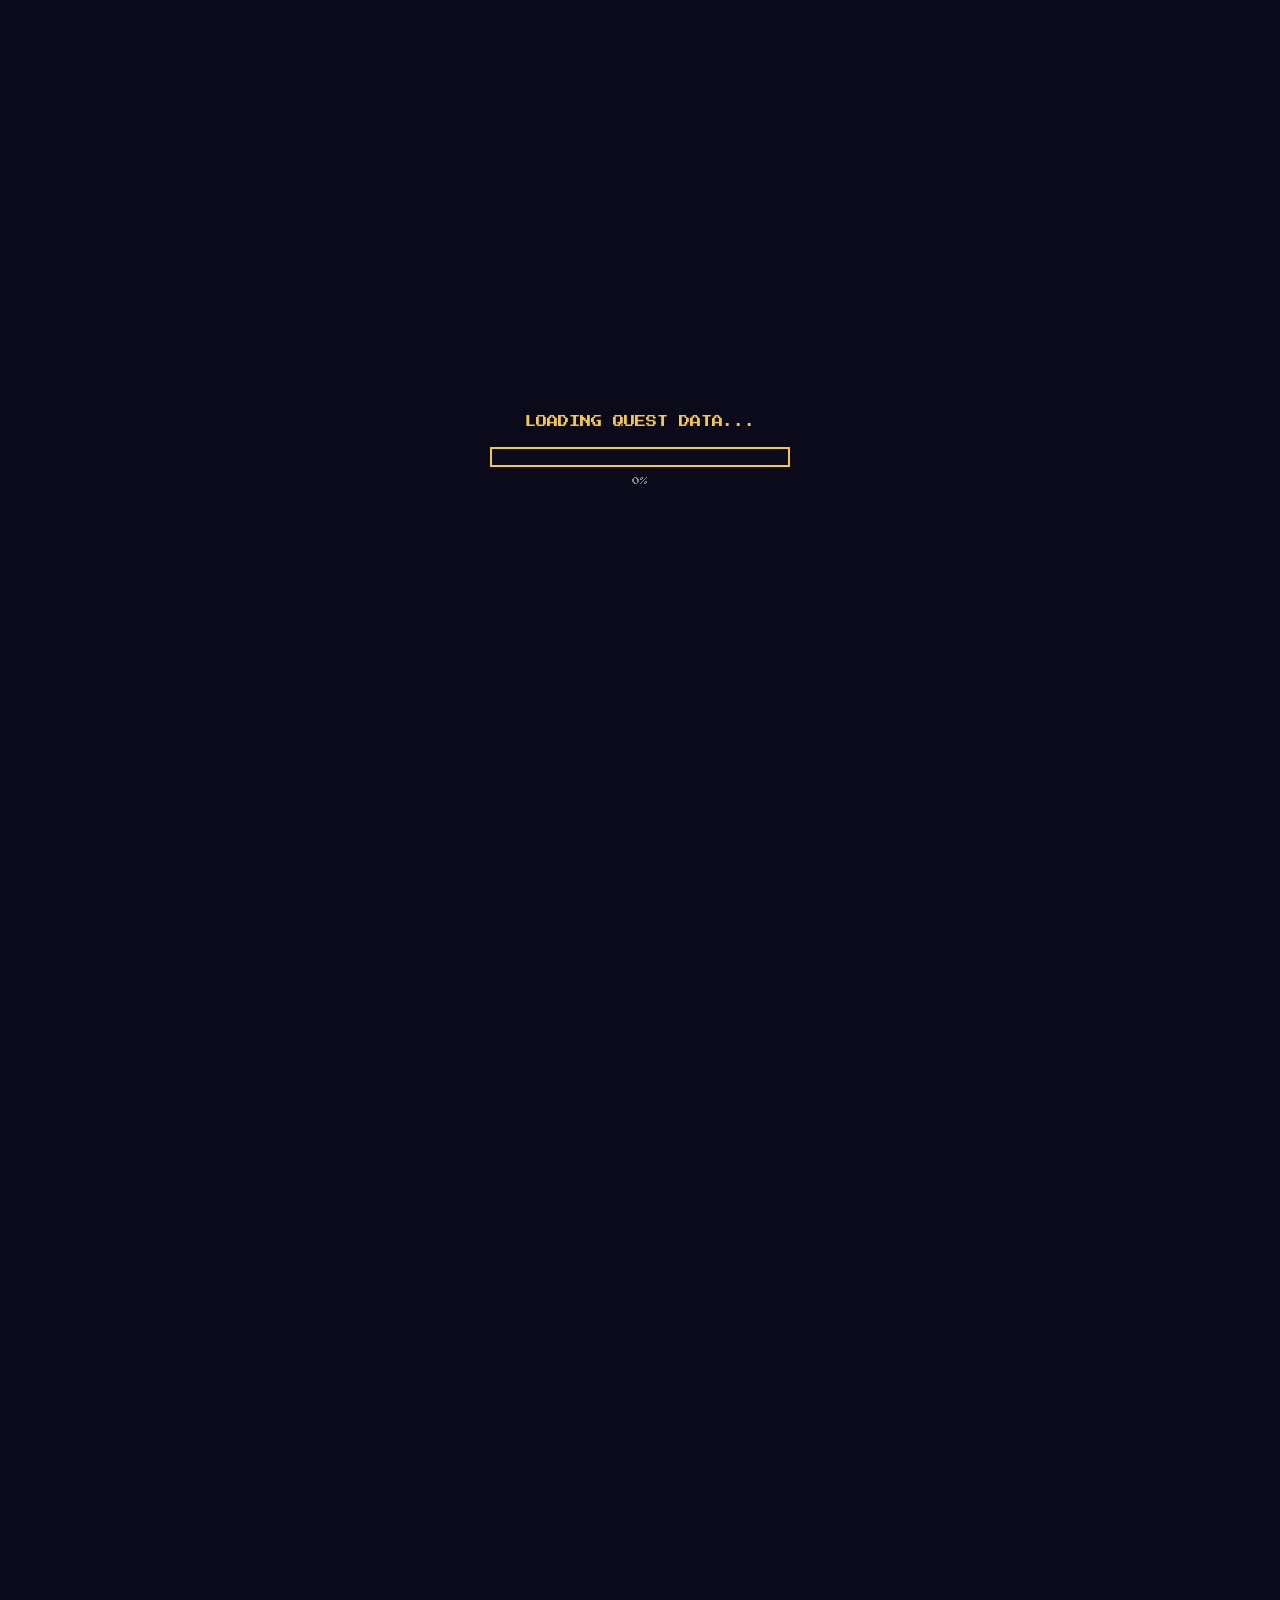
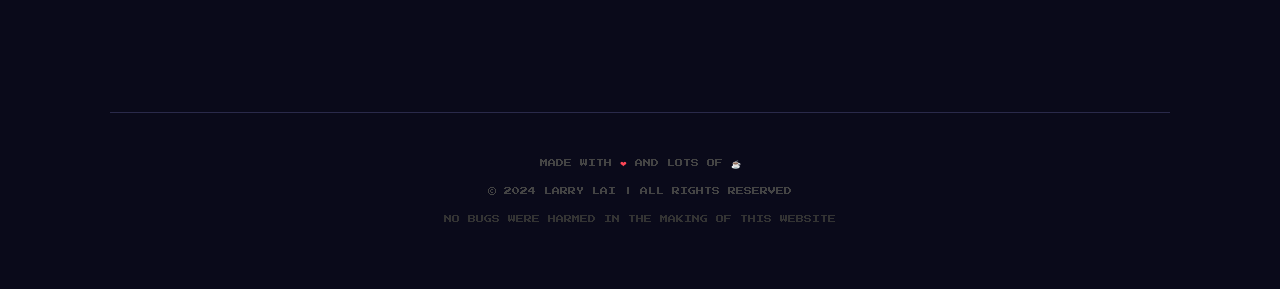
==== index.html @ 406be32c "Initial commit: RPG portfolio site" ====
<!DOCTYPE html>
<html lang="en">
<head>
    <meta charset="UTF-8">
    <meta name="viewport" content="width=device-width, initial-scale=1.0">
    <title>Larry Lai | Software Engineer RPG</title>
    <link href="https://fonts.googleapis.com/css2?family=Press+Start+2P&family=VT323&display=swap" rel="stylesheet">
    <style>
        *{margin:0;padding:0;box-sizing:border-box}
        :root{--gold:#f5c842;--pixel-green:#00ff41;--pixel-blue:#00d4ff;--pixel-red:#ff4757;--pixel-purple:#a855f7;--pixel-orange:#ff9f43;--dark-bg:#0a0a1a;--panel-bg:#111127;--panel-border:#2a2a4a}
        body{background-color:var(--dark-bg);color:#e0e0e0;font-family:'VT323',monospace;overflow-x:hidden}
        #starfield{position:fixed;top:0;left:0;width:100%;height:100%;z-index:0;pointer-events:none}
        .scanlines{position:fixed;top:0;left:0;width:100%;height:100%;background:repeating-linear-gradient(0deg,rgba(0,0,0,0.12) 0px,rgba(0,0,0,0.12) 1px,transparent 1px,transparent 3px);z-index:9999;pointer-events:none}
        .container{max-width:1100px;margin:0 auto;padding:20px;position:relative;z-index:1}

        .loading-screen{position:fixed;top:0;left:0;width:100%;height:100%;background:var(--dark-bg);z-index:10000;display:flex;flex-direction:column;align-items:center;justify-content:center;transition:opacity 0.6s}
        .loading-screen.hidden{opacity:0;pointer-events:none}
        .loading-text{font-family:'Press Start 2P',cursive;font-size:0.7rem;color:var(--gold);margin-bottom:20px}
        .loading-bar{width:300px;height:20px;border:2px solid var(--gold);padding:3px}
        .loading-bar-fill{height:100%;background:var(--gold);width:0%;transition:width 0.3s}
        .loading-percent{font-family:'Press Start 2P',cursive;font-size:0.5rem;color:#888;margin-top:10px}

        .title-screen{text-align:center;padding:60px 20px 40px}
        .title-screen h1{font-family:'Press Start 2P',cursive;font-size:2.2rem;color:var(--gold);text-shadow:3px 3px 0 #b8860b,0 0 20px rgba(245,200,66,0.5);animation:titleGlow 2s ease-in-out infinite alternate;margin-bottom:15px;line-height:1.6}
        @keyframes titleGlow{from{text-shadow:3px 3px 0 #b8860b,0 0 20px rgba(245,200,66,0.3)}to{text-shadow:3px 3px 0 #b8860b,0 0 40px rgba(245,200,66,0.8)}}
        .title-screen .subtitle{font-family:'Press Start 2P',cursive;font-size:0.85rem;color:var(--pixel-blue);margin-bottom:30px;animation:blink 1.2s step-end infinite}
        @keyframes blink{50%{opacity:0}}
        .class-badge{display:inline-block;background:linear-gradient(135deg,#1a1a3e,#2a2a5e);border:2px solid var(--gold);padding:10px 30px;font-family:'Press Start 2P',cursive;font-size:0.7rem;color:var(--gold);text-transform:uppercase;letter-spacing:3px}
        .class-badge::before,.class-badge::after{content:'\2605';margin:0 10px}

        .panel{background:var(--panel-bg);border:2px solid var(--panel-border);margin-bottom:25px;opacity:0;transform:translateY(30px);transition:opacity 0.6s,transform 0.6s,border-color 0.3s}
        .panel:hover{border-color:var(--gold)}
        .panel.visible{opacity:1;transform:translateY(0)}
        .panel-header{background:linear-gradient(90deg,#1a1a3e,#2a2a5e,#1a1a3e);padding:12px 20px;border-bottom:2px solid var(--panel-border);display:flex;align-items:center;gap:10px}
        .panel-header h2{font-family:'Press Start 2P',cursive;font-size:0.75rem;color:var(--gold);text-transform:uppercase;letter-spacing:2px}
        .panel-header .icon{font-size:1.2rem}
        .panel-body{padding:25px}

        .dialogue-box{background:var(--panel-bg);border:2px solid var(--panel-border);padding:20px 25px;position:relative;margin:30px 0}
        .dialogue-box::before{content:'\1F4AC';position:absolute;top:-15px;left:20px;font-size:1.5rem;background:var(--dark-bg);padding:0 5px}
        .dialogue-text{font-size:1.4rem;line-height:1.6;color:#ccc}
        .dialogue-text .highlight{color:var(--gold)}
        .dialogue-cursor{display:inline-block;width:10px;height:18px;background:var(--gold);animation:cursorBlink 0.8s step-end infinite;vertical-align:text-bottom;margin-left:2px}
        @keyframes cursorBlink{50%{opacity:0}}

        .character-sheet{display:grid;grid-template-columns:200px 1fr;gap:30px;align-items:start}
        .avatar-frame{text-align:center}
        .avatar{width:160px;height:160px;border:3px solid var(--gold);background:#1a1a3e;display:flex;align-items:center;justify-content:center;font-size:5rem;position:relative;overflow:hidden;margin-bottom:10px}
        .avatar::after{content:'';position:absolute;top:-50%;left:-50%;width:200%;height:200%;background:conic-gradient(from 0deg,transparent 0%,rgba(245,200,66,0.1) 10%,transparent 20%);animation:avatarShine 4s linear infinite}
        @keyframes avatarShine{from{transform:rotate(0deg)}to{transform:rotate(360deg)}}
        .level-badge{font-family:'Press Start 2P',cursive;font-size:0.6rem;color:var(--pixel-green);margin-top:5px}
        .char-info{display:flex;flex-direction:column;gap:15px}
        .char-name{font-family:'Press Start 2P',cursive;font-size:1.3rem;color:var(--gold)}
        .char-title{color:var(--pixel-purple);font-size:1.3rem;margin-top:5px}
        .char-quote{color:#888;font-style:italic;margin-top:10px}
        .bar-container{margin:5px 0}
        .bar-label{font-family:'Press Start 2P',cursive;font-size:0.55rem;margin-bottom:4px;display:flex;justify-content:space-between}
        .bar-label .stat-name{color:var(--pixel-red)}
        .bar-label .stat-name.mp{color:var(--pixel-blue)}
        .bar-label .stat-name.xp{color:var(--pixel-green)}
        .bar-label .stat-value{color:#fff}
        .bar{height:18px;background:#1a1a2e;border:2px solid #333;overflow:hidden}
        .bar-fill{height:100%;width:0%;transition:width 1.5s ease-out;position:relative}
        .bar-fill.hp{background:linear-gradient(180deg,#ff4757,#c0392b);box-shadow:0 0 10px rgba(255,71,87,0.5)}
        .bar-fill.mp{background:linear-gradient(180deg,#00d4ff,#0984e3);box-shadow:0 0 10px rgba(0,212,255,0.5)}
        .bar-fill.xp{background:linear-gradient(180deg,#00ff41,#00b894);box-shadow:0 0 10px rgba(0,255,65,0.5)}
        .bar-fill::after{content:'';position:absolute;top:0;left:0;right:0;height:40%;background:rgba(255,255,255,0.15)}

        .stats-grid{display:grid;grid-template-columns:repeat(auto-fit,minmax(200px,1fr));gap:12px}
        .stat-item{background:rgba(26,26,62,0.6);border:1px solid #2a2a4a;padding:12px 15px;display:flex;align-items:center;gap:12px;transition:all 0.3s}
        .stat-item:hover{border-color:var(--pixel-blue);background:rgba(0,212,255,0.05);transform:translateX(5px)}
        .stat-icon{font-size:1.5rem;width:40px;text-align:center}
        .stat-details{flex:1}
        .stat-name-label{font-family:'Press Start 2P',cursive;font-size:0.5rem;color:#888;margin-bottom:4px}
        .stat-value-label{font-size:1.4rem;color:#fff}
        .stat-bar-mini{height:4px;background:#1a1a2e;margin-top:5px}
        .stat-bar-fill{height:100%;background:var(--pixel-blue);width:0%;transition:width 1.5s ease-out}

        .skill-tree{display:grid;grid-template-columns:repeat(auto-fit,minmax(130px,1fr));gap:15px}
        .skill-node{text-align:center;padding:20px 10px;background:rgba(26,26,62,0.4);border:2px solid #2a2a4a;transition:all 0.3s;cursor:default;position:relative}
        .skill-node:hover{border-color:var(--gold);transform:translateY(-5px);box-shadow:0 5px 20px rgba(245,200,66,0.2)}
        .skill-node:hover .skill-popup{opacity:1;transform:translateX(-50%) translateY(-5px);pointer-events:auto}
        .skill-emoji{font-size:2.5rem;margin-bottom:10px;display:block}
        .skill-name{font-family:'Press Start 2P',cursive;font-size:0.5rem;color:#fff;margin-bottom:8px}
        .skill-level{font-size:1rem;color:var(--pixel-green)}
        .skill-stars{color:var(--gold);font-size:0.9rem;margin-top:5px;letter-spacing:2px}
        .skill-popup{position:absolute;bottom:100%;left:50%;transform:translateX(-50%);background:#1a1a3e;border:1px solid var(--gold);padding:8px 12px;font-size:1rem;white-space:nowrap;opacity:0;pointer-events:none;transition:all 0.3s;z-index:10}

        .quest-list{display:flex;flex-direction:column;gap:15px}
        .quest-item{background:rgba(26,26,62,0.4);border-left:3px solid var(--pixel-green);padding:15px 20px;position:relative;transition:all 0.3s}
        .quest-item:hover{border-left-color:var(--gold);background:rgba(26,26,62,0.7);transform:translateX(5px)}
        .quest-item::before{content:'\2705';position:absolute;top:15px;right:15px}
        .quest-header{display:flex;justify-content:space-between;align-items:flex-start;margin-bottom:8px;flex-wrap:wrap;gap:5px}
        .quest-title{font-family:'Press Start 2P',cursive;font-size:0.65rem;color:var(--gold)}
        .quest-company{font-family:'Press Start 2P',cursive;font-size:0.5rem;color:var(--pixel-purple);background:rgba(168,85,247,0.15);padding:3px 8px}
        .quest-period{font-size:1.1rem;color:#666}
        .quest-desc{font-size:1.2rem;color:#aaa;line-height:1.5}
        .quest-rewards{margin-top:10px;display:flex;gap:8px;flex-wrap:wrap}
        .reward-tag{font-family:'Press Start 2P',cursive;font-size:0.45rem;padding:3px 8px;border:1px solid;text-transform:uppercase}
        .reward-tag.skill{border-color:var(--pixel-blue);color:var(--pixel-blue)}
        .reward-tag.tool{border-color:var(--pixel-green);color:var(--pixel-green)}
        .reward-tag.lang{border-color:var(--pixel-orange);color:var(--pixel-orange)}

        .inventory-grid{display:grid;grid-template-columns:repeat(auto-fit,minmax(280px,1fr));gap:15px}
        .inventory-slot{background:rgba(26,26,62,0.4);border:2px solid #2a2a4a;padding:20px;transition:all 0.3s;position:relative;overflow:hidden}
        .inventory-slot:hover{border-color:var(--pixel-purple);box-shadow:0 0 20px rgba(168,85,247,0.2)}
        .inventory-slot::after{content:'';position:absolute;top:0;left:-100%;width:100%;height:100%;background:linear-gradient(90deg,transparent,rgba(168,85,247,0.05),transparent);transition:left 0.5s}
        .inventory-slot:hover::after{left:100%}
        .item-icon{font-size:2rem;margin-bottom:10px}
        .item-rarity{font-family:'Press Start 2P',cursive;font-size:0.45rem;padding:2px 8px;display:inline-block;margin-bottom:8px;text-transform:uppercase}
        .rarity-common{background:rgba(150,150,150,0.3);color:#aaa;border:1px solid #666}
        .rarity-rare{background:rgba(0,212,255,0.15);color:var(--pixel-blue);border:1px solid var(--pixel-blue)}
        .rarity-epic{background:rgba(168,85,247,0.15);color:var(--pixel-purple);border:1px solid var(--pixel-purple)}
        .rarity-legendary{background:rgba(245,200,66,0.15);color:var(--gold);border:1px solid var(--gold)}
        .item-name{font-family:'Press Start 2P',cursive;font-size:0.6rem;color:#fff;margin-bottom:8px;line-height:1.6}
        .item-desc{font-size:1.15rem;color:#888;line-height:1.4}
        .item-stats{margin-top:12px;display:flex;gap:10px;flex-wrap:wrap}
        .item-stat{font-family:'Press Start 2P',cursive;font-size:0.4rem;color:var(--pixel-green)}

        .achievement-grid{display:grid;grid-template-columns:repeat(auto-fit,minmax(250px,1fr));gap:12px}
        .achievement{display:flex;align-items:center;gap:15px;padding:15px;background:rgba(26,26,62,0.4);border:1px solid #2a2a4a;transition:all 0.3s}
        .achievement:hover{border-color:var(--gold);background:rgba(245,200,66,0.05)}
        .achievement-icon{font-size:2rem;width:50px;text-align:center;flex-shrink:0}
        .achievement-info{flex:1}
        .achievement-name{font-family:'Press Start 2P',cursive;font-size:0.5rem;color:var(--gold);margin-bottom:5px}
        .achievement-desc{font-size:1.1rem;color:#888}

        .teleport-links{display:flex;gap:15px;flex-wrap:wrap;justify-content:center}
        .teleport-btn{font-family:'Press Start 2P',cursive;font-size:0.55rem;padding:15px 25px;background:transparent;border:2px solid var(--panel-border);color:#fff;cursor:pointer;transition:all 0.3s;text-decoration:none;display:flex;align-items:center;gap:10px}
        .teleport-btn:hover{border-color:var(--gold);color:var(--gold);transform:translateY(-3px);box-shadow:0 5px 20px rgba(245,200,66,0.2)}
        .teleport-btn .btn-icon{font-size:1.2rem}

        .game-footer{text-align:center;padding:40px 20px;border-top:1px solid var(--panel-border);margin-top:40px}
        .footer-text{font-family:'Press Start 2P',cursive;font-size:0.5rem;color:#444;line-height:2.5}
        .footer-text .heart{color:var(--pixel-red);display:inline-block;animation:heartbeat 1.5s ease-in-out infinite}
        @keyframes heartbeat{0%,100%{transform:scale(1)}50%{transform:scale(1.2)}}

        .particle{position:fixed;pointer-events:none;font-size:1rem;z-index:0;animation:floatUp linear forwards;opacity:0.5}
        @keyframes floatUp{0%{transform:translateY(100vh) rotate(0deg);opacity:0.5}100%{transform:translateY(-10vh) rotate(360deg);opacity:0}}

        @media(max-width:768px){.title-screen h1{font-size:1.3rem}.character-sheet{grid-template-columns:1fr;justify-items:center;text-align:center}.char-info{align-items:center}.stats-grid{grid-template-columns:1fr}.inventory-grid{grid-template-columns:1fr}.achievement-grid{grid-template-columns:1fr}.skill-tree{grid-template-columns:repeat(3,1fr)}}
    </style>
</head>
<body>

<div class="loading-screen" id="loadingScreen">
    <div class="loading-text">LOADING QUEST DATA...</div>
    <div class="loading-bar"><div class="loading-bar-fill" id="loadingBar"></div></div>
    <div class="loading-percent" id="loadingPercent">0%</div>
</div>

<div class="scanlines"></div>
<canvas id="starfield"></canvas>

<div class="container">

    <div class="title-screen">
        <h1>LARRY LAI</h1>
        <div class="subtitle">PRESS START TO CONTINUE</div>
        <div class="class-badge">Software Engineer</div>
    </div>

    <div class="dialogue-box">
        <div class="dialogue-text" id="dialogueText"></div>
        <span class="dialogue-cursor"></span>
    </div>

    <!-- Character Sheet -->
    <div class="panel" id="panel1">
        <div class="panel-header"><span class="icon">&#x1F5E1;&#xFE0F;</span><h2>Character Sheet</h2></div>
        <div class="panel-body">
            <div class="character-sheet">
                <div class="avatar-frame">
                    <div class="avatar">&#x1F9D9;&#x200D;&#x2642;&#xFE0F;</div>
                    <div class="level-badge">LV. 99</div>
                </div>
                <div class="char-info">
                    <div>
                        <div class="char-name">Larry Lai</div>
                        <div class="char-title">Class: Full-Stack Wizard</div>
                    </div>
                    <div class="bar-container">
                        <div class="bar-label"><span class="stat-name">HP</span><span class="stat-value">&#x221E; / &#x221E;</span></div>
                        <div class="bar"><div class="bar-fill hp" data-width="100"></div></div>
                    </div>
                    <div class="bar-container">
                        <div class="bar-label"><span class="stat-name mp">MP</span><span class="stat-value">&#x2615; / &#x2615;</span></div>
                        <div class="bar"><div class="bar-fill mp" data-width="85"></div></div>
                    </div>
                    <div class="bar-container">
                        <div class="bar-label"><span class="stat-name xp">XP</span><span class="stat-value">MAX</span></div>
                        <div class="bar"><div class="bar-fill xp" data-width="92"></div></div>
                    </div>
                    <div class="char-quote">"Every bug is just a feature that hasn't been documented yet."</div>
                </div>
            </div>
        </div>
    </div>

    <!-- Attributes -->
    <div class="panel" id="panel2">
        <div class="panel-header"><span class="icon">&#x1F4CA;</span><h2>Attributes</h2></div>
        <div class="panel-body">
            <div class="stats-grid">
                <div class="stat-item"><div class="stat-icon">&#x2694;&#xFE0F;</div><div class="stat-details"><div class="stat-name-label">BACKEND</div><div class="stat-value-label">95</div><div class="stat-bar-mini"><div class="stat-bar-fill" data-width="95"></div></div></div></div>
                <div class="stat-item"><div class="stat-icon">&#x1F6E1;&#xFE0F;</div><div class="stat-details"><div class="stat-name-label">FRONTEND</div><div class="stat-value-label">85</div><div class="stat-bar-mini"><div class="stat-bar-fill" data-width="85"></div></div></div></div>
                <div class="stat-item"><div class="stat-icon">&#x1F9EA;</div><div class="stat-details"><div class="stat-name-label">TESTING</div><div class="stat-value-label">80</div><div class="stat-bar-mini"><div class="stat-bar-fill" data-width="80"></div></div></div></div>
                <div class="stat-item"><div class="stat-icon">&#x1F3D7;&#xFE0F;</div><div class="stat-details"><div class="stat-name-label">ARCHITECTURE</div><div class="stat-value-label">88</div><div class="stat-bar-mini"><div class="stat-bar-fill" data-width="88"></div></div></div></div>
                <div class="stat-item"><div class="stat-icon">&#x1F3AF;</div><div class="stat-details"><div class="stat-name-label">DEVOPS</div><div class="stat-value-label">75</div><div class="stat-bar-mini"><div class="stat-bar-fill" data-width="75"></div></div></div></div>
                <div class="stat-item"><div class="stat-icon">&#x1F9E0;</div><div class="stat-details"><div class="stat-name-label">PROBLEM SOLVING</div><div class="stat-value-label">92</div><div class="stat-bar-mini"><div class="stat-bar-fill" data-width="92"></div></div></div></div>
            </div>
        </div>
    </div>

    <!-- Skill Tree -->
    <div class="panel" id="panel3">
        <div class="panel-header"><span class="icon">&#x1F333;</span><h2>Skill Tree</h2></div>
        <div class="panel-body">
            <div class="skill-tree">
                <div class="skill-node"><span class="skill-popup">+500 Agility</span><span class="skill-emoji">&#x1F980;</span><div class="skill-name">Rust</div><div class="skill-level">Master</div><div class="skill-stars">&#x2605;&#x2605;&#x2605;&#x2605;&#x2605;</div></div>
                <div class="skill-node"><span class="skill-popup">+400 Intelligence</span><span class="skill-emoji">&#x1F40D;</span><div class="skill-name">Python</div><div class="skill-level">Expert</div><div class="skill-stars">&#x2605;&#x2605;&#x2605;&#x2605;&#x2606;</div></div>
                <div class="skill-node"><span class="skill-popup">+450 Power</span><span class="skill-emoji">&#x269B;&#xFE0F;</span><div class="skill-name">React</div><div class="skill-level">Expert</div><div class="skill-stars">&#x2605;&#x2605;&#x2605;&#x2605;&#x2606;</div></div>
                <div class="skill-node"><span class="skill-popup">+350 Wisdom</span><span class="skill-emoji">&#x1F7E2;</span><div class="skill-name">Go</div><div class="skill-level">Advanced</div><div class="skill-stars">&#x2605;&#x2605;&#x2605;&#x2605;&#x2606;</div></div>
                <div class="skill-node"><span class="skill-popup">+380 Magic</span><span class="skill-emoji">&#x1F537;</span><div class="skill-name">TypeScript</div><div class="skill-level">Expert</div><div class="skill-stars">&#x2605;&#x2605;&#x2605;&#x2605;&#x2606;</div></div>
                <div class="skill-node"><span class="skill-popup">+300 Defense</span><span class="skill-emoji">&#x1F433;</span><div class="skill-name">Docker</div><div class="skill-level">Advanced</div><div class="skill-stars">&#x2605;&#x2605;&#x2605;&#x2606;&#x2606;</div></div>
                <div class="skill-node"><span class="skill-popup">+320 Spirit</span><span class="skill-emoji">&#x2638;&#xFE0F;</span><div class="skill-name">K8s</div><div class="skill-level">Advanced</div><div class="skill-stars">&#x2605;&#x2605;&#x2605;&#x2606;&#x2606;</div></div>
                <div class="skill-node"><span class="skill-popup">+280 Luck</span><span class="skill-emoji">&#x1F5C4;&#xFE0F;</span><div class="skill-name">SQL</div><div class="skill-level">Expert</div><div class="skill-stars">&#x2605;&#x2605;&#x2605;&#x2605;&#x2606;</div></div>
            </div>
        </div>
    </div>

    <!-- Quest Log -->
    <div class="panel" id="panel4">
        <div class="panel-header"><span class="icon">&#x1F4DC;</span><h2>Quest Log</h2></div>
        <div class="panel-body">
            <div class="quest-list">
                <div class="quest-item">
                    <div class="quest-header"><div class="quest-title">&#x1F3F0; Senior Software Engineer</div><span class="quest-company">Epic Corp</span></div>
                    <div class="quest-period">2022 - Present</div>
                    <div class="quest-desc">Led a party of 8 adventurers to build a distributed system serving 1M+ daily users. Slayed the infamous "Legacy Code Dragon" and achieved 99.9% uptime.</div>
                    <div class="quest-rewards"><span class="reward-tag skill">System Design</span><span class="reward-tag tool">Kubernetes</span><span class="reward-tag lang">Go</span><span class="reward-tag skill">Team Lead</span></div>
                </div>
                <div class="quest-item">
                    <div class="quest-header"><div class="quest-title">&#x2694;&#xFE0F; Software Engineer</div><span class="quest-company">Tech Guild</span></div>
                    <div class="quest-period">2019 - 2022</div>
                    <div class="quest-desc">Completed 50+ main quests and 200+ side quests. Mastered the art of RESTful APIs and conquered the Database Dungeon.</div>
                    <div class="quest-rewards"><span class="reward-tag skill">API Design</span><span class="reward-tag tool">AWS</span><span class="reward-tag lang">Python</span><span class="reward-tag lang">TypeScript</span></div>
                </div>
                <div class="quest-item">
                    <div class="quest-header"><div class="quest-title">&#x1F393; CS Degree Quest</div><span class="quest-company">University of Code</span></div>
                    <div class="quest-period">2015 - 2019</div>
                    <div class="quest-desc">Forged in the fires of Algorithm Mountain and the Swamp of Operating Systems. Emerged victorious with the legendary "Bachelor of Science" artifact.</div>
                    <div class="quest-rewards"><span class="reward-tag skill">Algorithms</span><span class="reward-tag skill">Data Structures</span><span class="reward-tag lang">C++</span><span class="reward-tag skill">Computer Science</span></div>
                </div>
            </div>
        </div>
    </div>

    <!-- Inventory -->
    <div class="panel" id="panel5">
        <div class="panel-header"><span class="icon">&#x1F392;</span><h2>Inventory</h2></div>
        <div class="panel-body">
            <div class="inventory-grid">
                <div class="inventory-slot">
                    <div class="item-icon">&#x1F310;</div>
                    <span class="item-rarity rarity-legendary">Legendary</span>
                    <div class="item-name">Project Phoenix</div>
                    <div class="item-desc">A full-stack web application that rose from the ashes of legacy systems. Handles 10K requests/sec with zero downtime.</div>
                    <div class="item-stats"><span class="item-stat">+500 XP</span><span class="item-stat">+100 Gold</span></div>
                </div>
                <div class="inventory-slot">
                    <div class="item-icon">&#x1F916;</div>
                    <span class="item-rarity rarity-epic">Epic</span>
                    <div class="item-name">AI Chat Companion</div>
                    <div class="item-desc">An intelligent chatbot powered by machine learning. Understands context and remembers past conversations.</div>
                    <div class="item-stats"><span class="item-stat">+350 XP</span><span class="item-stat">+75 Gold</span></div>
                </div>
                <div class="inventory-slot">
                    <div class="item-icon">&#x1F4F1;</div>
                    <span class="item-rarity rarity-rare">Rare</span>
                    <div class="item-name">Mobile Quest App</div>
                    <div class="item-desc">Cross-platform mobile app with offline support. Downloaded by 50K+ adventurers worldwide.</div>
                    <div class="item-stats"><span class="item-stat">+250 XP</span><span class="item-stat">+50 Gold</span></div>
                </div>
                <div class="inventory-slot">
                    <div class="item-icon">&#x2699;&#xFE0F;</div>
                    <span class="item-rarity rarity-epic">Epic</span>
                    <div class="item-name">CI/CD Forge</div>
                    <div class="item-desc">Automated deployment pipeline that reduced release time from days to minutes. Built with GitHub Actions and Docker.</div>
                    <div class="item-stats"><span class="item-stat">+300 XP</span><span class="item-stat">+60 Gold</span></div>
                </div>
            </div>
        </div>
    </div>

    <!-- Achievements -->
    <div class="panel" id="panel6">
        <div class="panel-header"><span class="icon">&#x1F3C6;</span><h2>Achievements Unlocked</h2></div>
        <div class="panel-body">
            <div class="achievement-grid">
                <div class="achievement"><div class="achievement-icon">&#x1F41B;</div><div class="achievement-info"><div class="achievement-name">Bug Slayer</div><div class="achievement-desc">Fixed 1000+ bugs without breaking production</div></div></div>
                <div class="achievement"><div class="achievement-icon">&#x1F319;</div><div class="achievement-info"><div class="achievement-name">Night Coder</div><div class="achievement-desc">Pushed code at 3AM on a Saturday</div></div></div>
                <div class="achievement"><div class="achievement-icon">&#x1F525;</div><div class="achievement-info"><div class="achievement-name">Hot Streak</div><div class="achievement-desc">365-day GitHub contribution streak</div></div></div>
                <div class="achievement"><div class="achievement-icon">&#x1F4DA;</div><div class="achievement-info"><div class="achievement-name">Knowledge Seeker</div><div class="achievement-desc">Read 100+ technical books and articles</div></div></div>
                <div class="achievement"><div class="achievement-icon">&#x1F91D;</div><div class="achievement-info"><div class="achievement-name">Open Source Hero</div><div class="achievement-desc">Contributed to 10+ open source projects</div></div></div>
                <div class="achievement"><div class="achievement-icon">&#x2615;</div><div class="achievement-info"><div class="achievement-name">Caffeine Powered</div><div class="achievement-desc">Consumed 9999 cups of coffee while coding</div></div></div>
            </div>
        </div>
    </div>

    <!-- Contact -->
    <div class="panel" id="panel7">
        <div class="panel-header"><span class="icon">&#x1F300;</span><h2>Teleport Gate</h2></div>
        <div class="panel-body">
            <div style="text-align:center;margin-bottom:20px"><div class="dialogue-text" style="font-size:1.2rem;color:#888">Choose your portal to reach Larry Lai in other realms...</div></div>
            <div class="teleport-links">
                <a href="mailto:your@email.com" class="teleport-btn"><span class="btn-icon">&#x1F4E7;</span><span>EMAIL</span></a>
                <a href="https://github.com/yourusername" class="teleport-btn" target="_blank"><span class="btn-icon">&#x1F419;</span><span>GITHUB</span></a>
                <a href="https://linkedin.com/in/yourusername" class="teleport-btn" target="_blank"><span class="btn-icon">&#x1F4BC;</span><span>LINKEDIN</span></a>
                <a href="https://twitter.com/yourusername" class="teleport-btn" target="_blank"><span class="btn-icon">&#x1F426;</span><span>TWITTER</span></a>
            </div>
        </div>
    </div>

    <!-- Footer -->
    <div class="game-footer">
        <div class="footer-text">
            <div>MADE WITH <span class="heart">&#x2764;</span> AND LOTS OF &#x2615;</div>
            <div style="margin-top:8px">&copy; 2024 LARRY LAI | ALL RIGHTS RESERVED</div>
            <div style="margin-top:8px;color:#333">NO BUGS WERE HARMED IN THE MAKING OF THIS WEBSITE</div>
        </div>
    </div>

</div>

<script>
(function(){
    var bar=document.getElementById('loadingBar'),pct=document.getElementById('loadingPercent'),scr=document.getElementById('loadingScreen'),progress=0;
    var iv=setInterval(function(){progress+=Math.random()*15+5;if(progress>=100){progress=100;clearInterval(iv);setTimeout(function(){scr.classList.add('hidden');initAnimations()},400)}bar.style.width=progress+'%';pct.textContent=Math.floor(progress)+'%'},200);
})();

(function(){
    var c=document.getElementById('starfield'),ctx=c.getContext('2d'),stars=[];
    function resize(){c.width=window.innerWidth;c.height=window.innerHeight}
    function create(){stars=[];var n=Math.floor((c.width*c.height)/5000);for(var i=0;i<n;i++)stars.push({x:Math.random()*c.width,y:Math.random()*c.height,size:Math.random()*2+0.5,speed:Math.random()*0.5+0.1,opacity:Math.random()})}
    function draw(){ctx.clearRect(0,0,c.width,c.height);stars.forEach(function(s){s.opacity+=(Math.random()-0.5)*0.02;s.opacity=Math.max(0.1,Math.min(1,s.opacity));ctx.fillStyle='rgba(255,255,255,'+s.opacity+')';ctx.fillRect(s.x,s.y,s.size,s.size);s.y-=s.speed;if(s.y<-5){s.y=c.height+5;s.x=Math.random()*c.width}});requestAnimationFrame(draw)}
    resize();create();draw();window.addEventListener('resize',function(){resize();create()});
})();

function initAnimations(){
    var el=document.getElementById('dialogueText');
    var text="Welcome, brave traveler! You have stumbled upon the domain of <span class='highlight'>Larry Lai</span>, a Full-Stack Wizard who codes by day and debugs by night. Explore the panels below to discover his stats, skills, and legendary quests... &#x1F5FA;&#xFE0F;";
    var i=0;
    function type(){if(i<text.length){if(text[i]==='<'){var ci=text.indexOf('>',i);el.innerHTML+=text.substring(i,ci+1);i=ci+1}else{el.innerHTML+=text[i];i++}setTimeout(type,25)}}
    type();

    var panels=document.querySelectorAll('.panel');
    var obs=new IntersectionObserver(function(entries){entries.forEach(function(e){if(e.isIntersecting){e.target.classList.add('visible');e.target.querySelectorAll('[data-width]').forEach(function(b){setTimeout(function(){b.style.width=b.dataset.width+'%'},300)})}})},{threshold:0.1});
    panels.forEach(function(p){obs.observe(p)});

    var emojis=['\u2728','\u2B50','\uD83D\uDCAB','\uD83C\uDF1F','\u2694\uFE0F','\u1F6E1\uFE0F','\u1F9EA','\uDCL8\u48'];
    function spawn(){var d=document.createElement('div');d.className='particle';d.textContent=emojis[Math.floor(Math.random()*emojis.length)];d.style.left=Math.random()*100+'vw';d.style.animationDuration=(Math.random()*10+10)+'s';document.body.appendChild(d);setTimeout(function(){d.remove()},20000)}
    setInterval(spawn,3000);
}

(function(){
    var code=[38,38,40,40,37,39,37,39,66,65],idx=0;
    document.addEventListener('keydown',function(e){if(e.keyCode===code[idx]){idx++;if(idx===code.length){var s=document.createElement('style');s.textContent='@keyframes rainbow{0%{filter:hue-rotate(0deg)}100%{filter:hue-rotate(360deg)}}body{animation:rainbow 2s linear}';document.head.appendChild(s);idx=0}}else{idx=0}});
})();
</script>

</body>
</html>
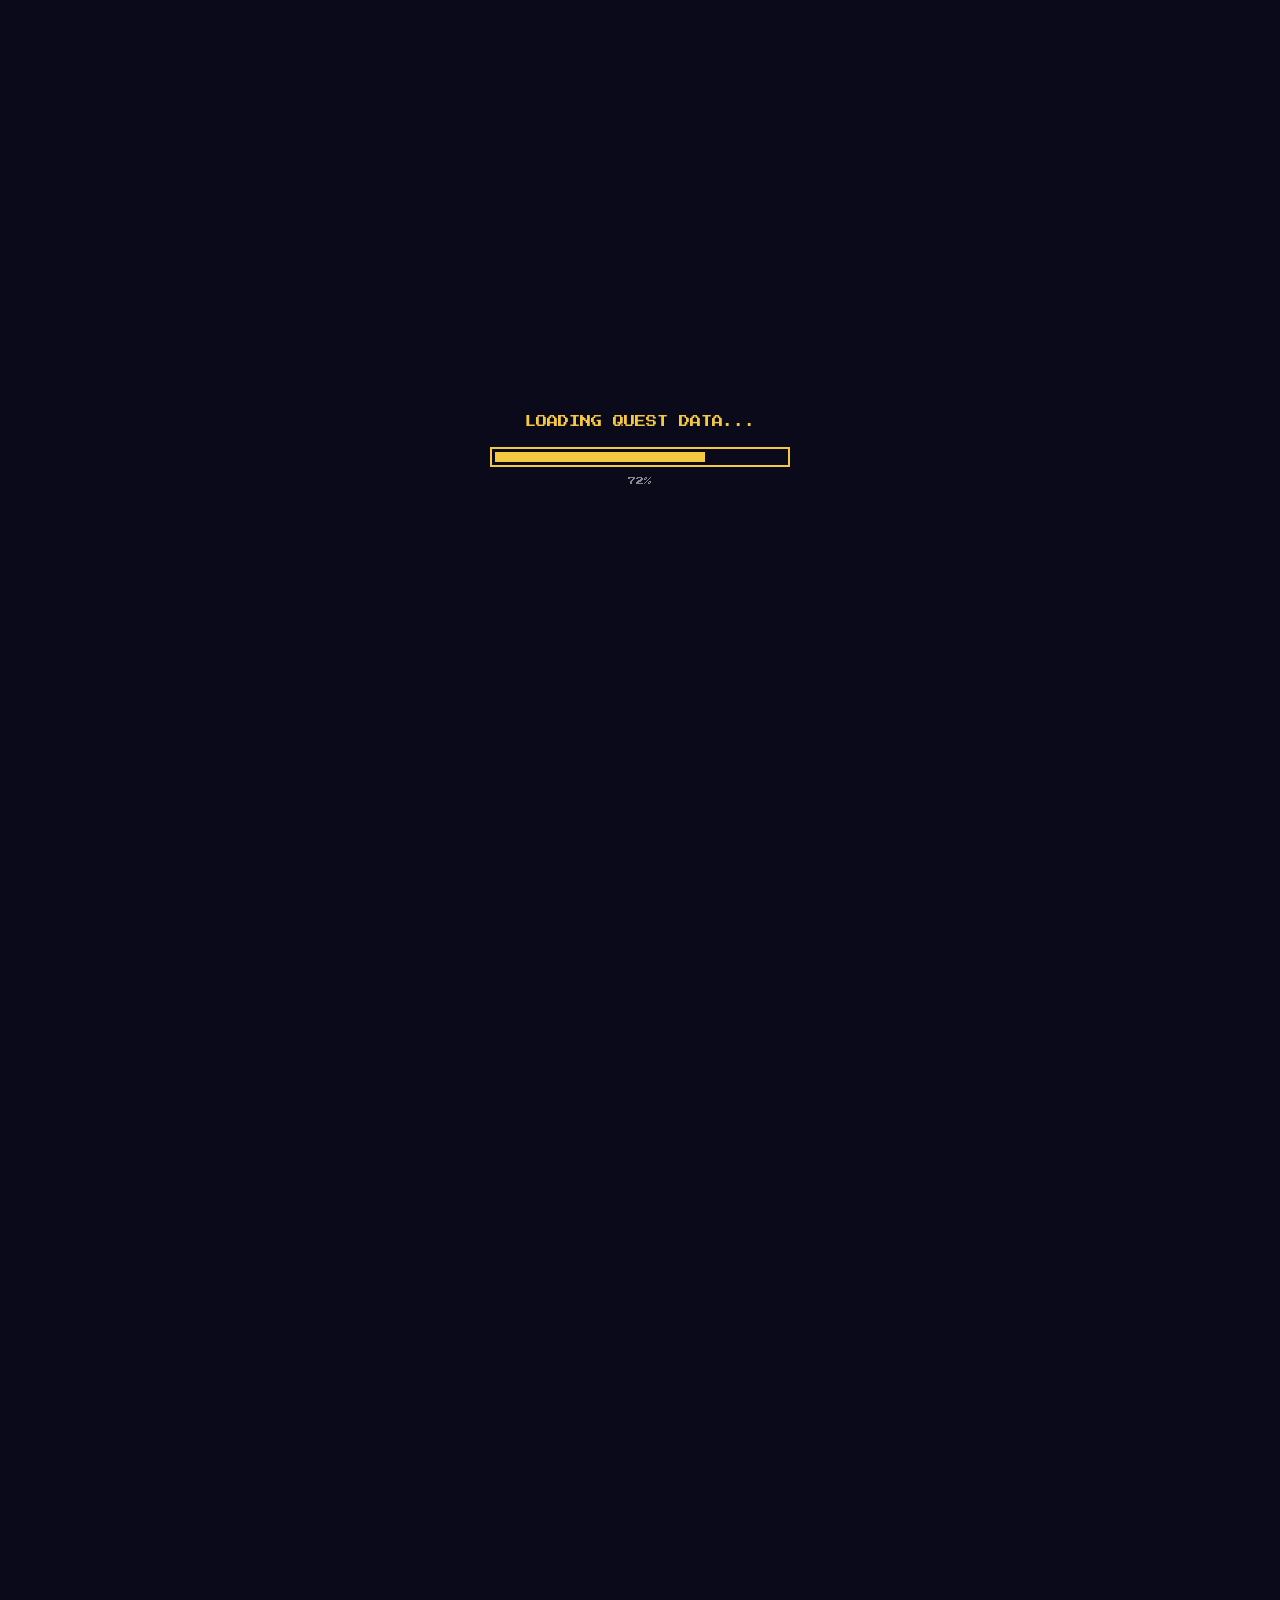
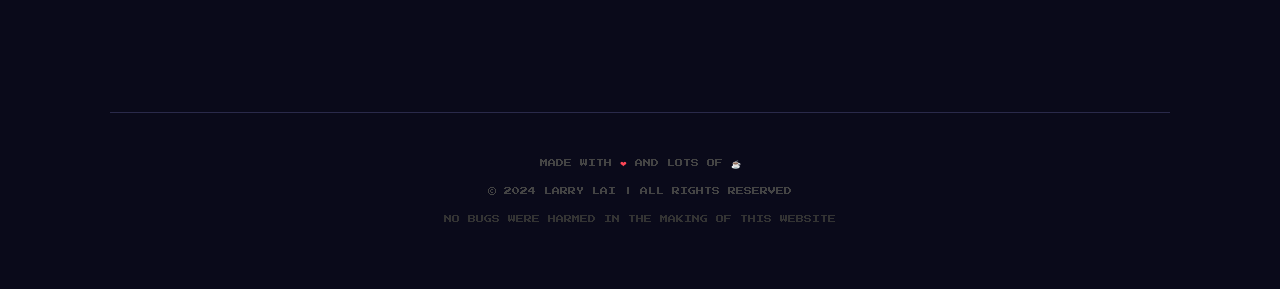
==== commit cdfb3144: "Fix: loading screen stuck due to JS syntax error" ====
--- a/index.html
+++ b/index.html
@@ -334,38 +334,151 @@
 </div>
 
 <script>
-(function(){
-    var bar=document.getElementById('loadingBar'),pct=document.getElementById('loadingPercent'),scr=document.getElementById('loadingScreen'),progress=0;
-    var iv=setInterval(function(){progress+=Math.random()*15+5;if(progress>=100){progress=100;clearInterval(iv);setTimeout(function(){scr.classList.add('hidden');initAnimations()},400)}bar.style.width=progress+'%';pct.textContent=Math.floor(progress)+'%'},200);
+// Loading Screen
+(function() {
+    var bar = document.getElementById('loadingBar');
+    var pct = document.getElementById('loadingPercent');
+    var scr = document.getElementById('loadingScreen');
+    var progress = 0;
+
+    var iv = setInterval(function() {
+        progress += Math.random() * 15 + 5;
+        if (progress >= 100) {
+            progress = 100;
+            clearInterval(iv);
+            setTimeout(function() {
+                scr.classList.add('hidden');
+                initAnimations();
+            }, 400);
+        }
+        bar.style.width = progress + '%';
+        pct.textContent = Math.floor(progress) + '%';
+    }, 200);
 })();
 
-(function(){
-    var c=document.getElementById('starfield'),ctx=c.getContext('2d'),stars=[];
-    function resize(){c.width=window.innerWidth;c.height=window.innerHeight}
-    function create(){stars=[];var n=Math.floor((c.width*c.height)/5000);for(var i=0;i<n;i++)stars.push({x:Math.random()*c.width,y:Math.random()*c.height,size:Math.random()*2+0.5,speed:Math.random()*0.5+0.1,opacity:Math.random()})}
-    function draw(){ctx.clearRect(0,0,c.width,c.height);stars.forEach(function(s){s.opacity+=(Math.random()-0.5)*0.02;s.opacity=Math.max(0.1,Math.min(1,s.opacity));ctx.fillStyle='rgba(255,255,255,'+s.opacity+')';ctx.fillRect(s.x,s.y,s.size,s.size);s.y-=s.speed;if(s.y<-5){s.y=c.height+5;s.x=Math.random()*c.width}});requestAnimationFrame(draw)}
-    resize();create();draw();window.addEventListener('resize',function(){resize();create()});
+// Starfield Background
+(function() {
+    var c = document.getElementById('starfield');
+    var ctx = c.getContext('2d');
+    var stars = [];
+
+    function resize() {
+        c.width = window.innerWidth;
+        c.height = window.innerHeight;
+    }
+
+    function create() {
+        stars = [];
+        var n = Math.floor((c.width * c.height) / 5000);
+        for (var i = 0; i < n; i++) {
+            stars.push({
+                x: Math.random() * c.width,
+                y: Math.random() * c.height,
+                size: Math.random() * 2 + 0.5,
+                speed: Math.random() * 0.5 + 0.1,
+                opacity: Math.random()
+            });
+        }
+    }
+
+    function draw() {
+        ctx.clearRect(0, 0, c.width, c.height);
+        stars.forEach(function(s) {
+            s.opacity += (Math.random() - 0.5) * 0.02;
+            s.opacity = Math.max(0.1, Math.min(1, s.opacity));
+            ctx.fillStyle = 'rgba(255, 255, 255, ' + s.opacity + ')';
+            ctx.fillRect(s.x, s.y, s.size, s.size);
+            s.y -= s.speed;
+            if (s.y < -5) {
+                s.y = c.height + 5;
+                s.x = Math.random() * c.width;
+            }
+        });
+        requestAnimationFrame(draw);
+    }
+
+    resize();
+    create();
+    draw();
+    window.addEventListener('resize', function() {
+        resize();
+        create();
+    });
 })();
 
-function initAnimations(){
-    var el=document.getElementById('dialogueText');
-    var text="Welcome, brave traveler! You have stumbled upon the domain of <span class='highlight'>Larry Lai</span>, a Full-Stack Wizard who codes by day and debugs by night. Explore the panels below to discover his stats, skills, and legendary quests... &#x1F5FA;&#xFE0F;";
-    var i=0;
-    function type(){if(i<text.length){if(text[i]==='<'){var ci=text.indexOf('>',i);el.innerHTML+=text.substring(i,ci+1);i=ci+1}else{el.innerHTML+=text[i];i++}setTimeout(type,25)}}
+// Main Animations
+function initAnimations() {
+    // Dialogue Typewriter
+    var el = document.getElementById('dialogueText');
+    var text = "Welcome, brave traveler! You have stumbled upon the domain of <span class='highlight'>Larry Lai</span>, a Full-Stack Wizard who codes by day and debugs by night. Explore the panels below to discover his stats, skills, and legendary quests... \uD83D\uDDFA\uFE0F";
+    var i = 0;
+
+    function type() {
+        if (i < text.length) {
+            if (text[i] === '<') {
+                var ci = text.indexOf('>', i);
+                el.innerHTML += text.substring(i, ci + 1);
+                i = ci + 1;
+            } else {
+                el.innerHTML += text[i];
+                i++;
+            }
+            setTimeout(type, 25);
+        }
+    }
     type();
 
-    var panels=document.querySelectorAll('.panel');
-    var obs=new IntersectionObserver(function(entries){entries.forEach(function(e){if(e.isIntersecting){e.target.classList.add('visible');e.target.querySelectorAll('[data-width]').forEach(function(b){setTimeout(function(){b.style.width=b.dataset.width+'%'},300)})}})},{threshold:0.1});
-    panels.forEach(function(p){obs.observe(p)});
-
-    var emojis=['\u2728','\u2B50','\uD83D\uDCAB','\uD83C\uDF1F','\u2694\uFE0F','\u1F6E1\uFE0F','\u1F9EA','\uDCL8\u48'];
-    function spawn(){var d=document.createElement('div');d.className='particle';d.textContent=emojis[Math.floor(Math.random()*emojis.length)];d.style.left=Math.random()*100+'vw';d.style.animationDuration=(Math.random()*10+10)+'s';document.body.appendChild(d);setTimeout(function(){d.remove()},20000)}
-    setInterval(spawn,3000);
+    // Panel Scroll Animations
+    var panels = document.querySelectorAll('.panel');
+    var obs = new IntersectionObserver(function(entries) {
+        entries.forEach(function(e) {
+            if (e.isIntersecting) {
+                e.target.classList.add('visible');
+                e.target.querySelectorAll('[data-width]').forEach(function(b) {
+                    setTimeout(function() {
+                        b.style.width = b.dataset.width + '%';
+                    }, 300);
+                });
+            }
+        });
+    }, { threshold: 0.1 });
+    panels.forEach(function(p) {
+        obs.observe(p);
+    });
+
+    // Floating Particles
+    var emojis = ['\u2728', '\u2B50', '\uD83D\uDCAB', '\uD83C\uDF1F', '\u2694\uFE0F', '\u1F6E1\uFE0F', '\u1F9EA', '\uD83D\uDC8E'];
+    function spawn() {
+        var d = document.createElement('div');
+        d.className = 'particle';
+        d.textContent = emojis[Math.floor(Math.random() * emojis.length)];
+        d.style.left = Math.random() * 100 + 'vw';
+        d.style.animationDuration = (Math.random() * 10 + 10) + 's';
+        document.body.appendChild(d);
+        setTimeout(function() {
+            d.remove();
+        }, 20000);
+    }
+    setInterval(spawn, 3000);
 }
 
-(function(){
-    var code=[38,38,40,40,37,39,37,39,66,65],idx=0;
-    document.addEventListener('keydown',function(e){if(e.keyCode===code[idx]){idx++;if(idx===code.length){var s=document.createElement('style');s.textContent='@keyframes rainbow{0%{filter:hue-rotate(0deg)}100%{filter:hue-rotate(360deg)}}body{animation:rainbow 2s linear}';document.head.appendChild(s);idx=0}}else{idx=0}});
+// Konami Code Easter Egg
+(function() {
+    var code = [38, 38, 40, 40, 37, 39, 37, 39, 66, 65];
+    var idx = 0;
+    document.addEventListener('keydown', function(e) {
+        if (e.keyCode === code[idx]) {
+            idx++;
+            if (idx === code.length) {
+                var s = document.createElement('style');
+                s.textContent = '@keyframes rainbow{0%{filter:hue-rotate(0deg)}100%{filter:hue-rotate(360deg)}}body{animation:rainbow 2s linear}';
+                document.head.appendChild(s);
+                idx = 0;
+            }
+        } else {
+            idx = 0;
+        }
+    });
 })();
 </script>
 
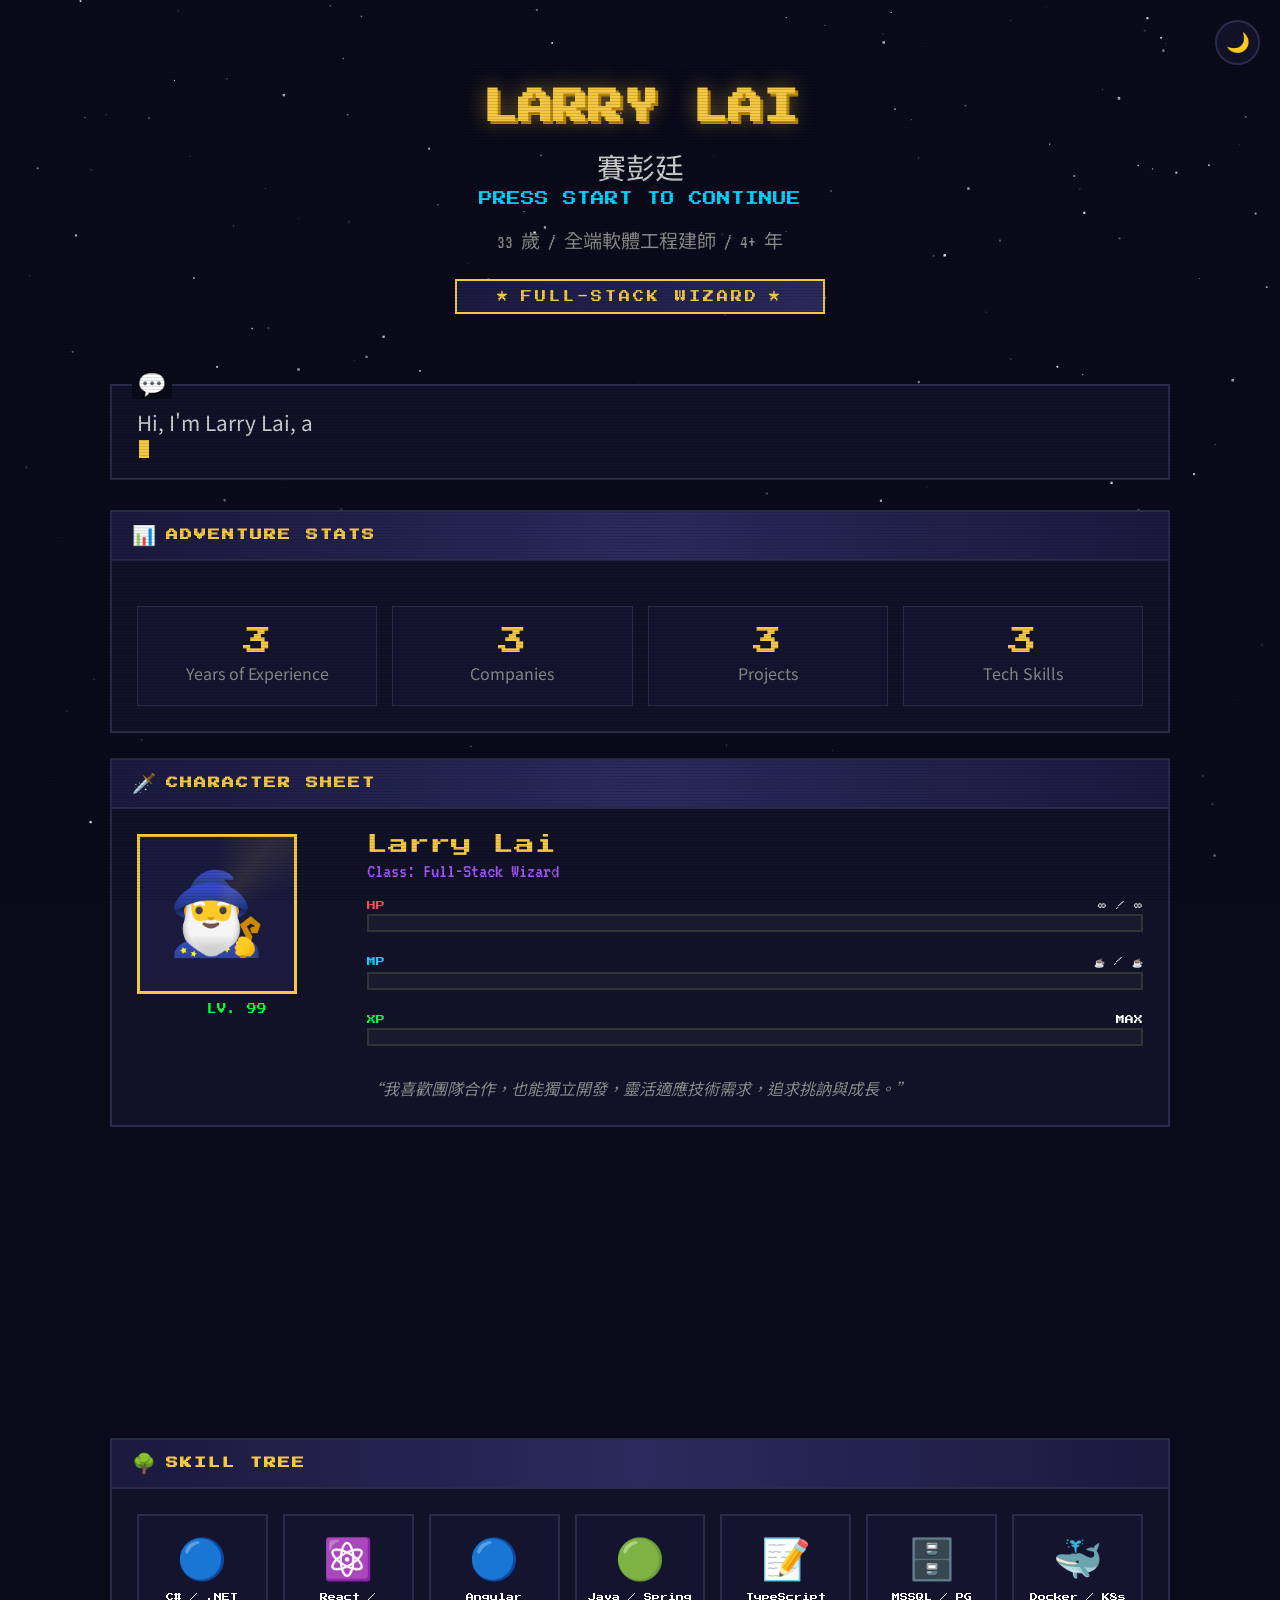
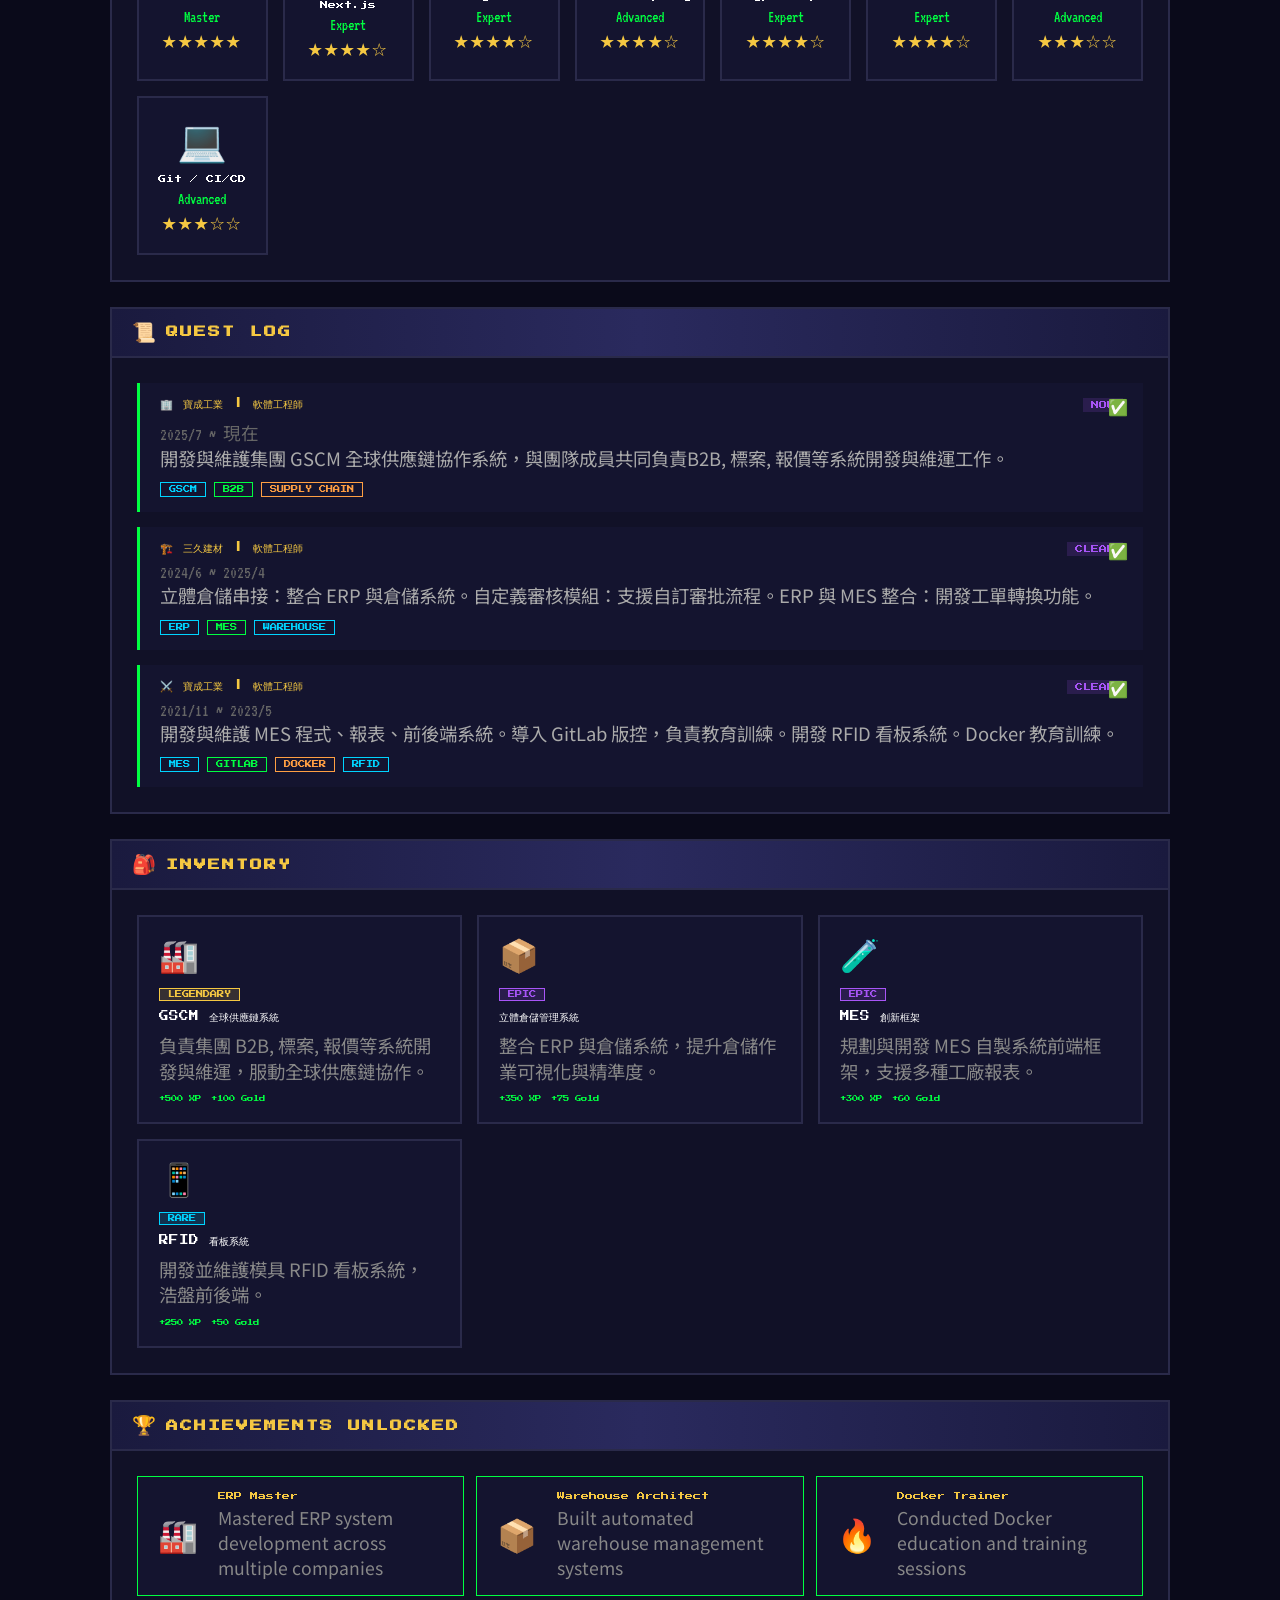
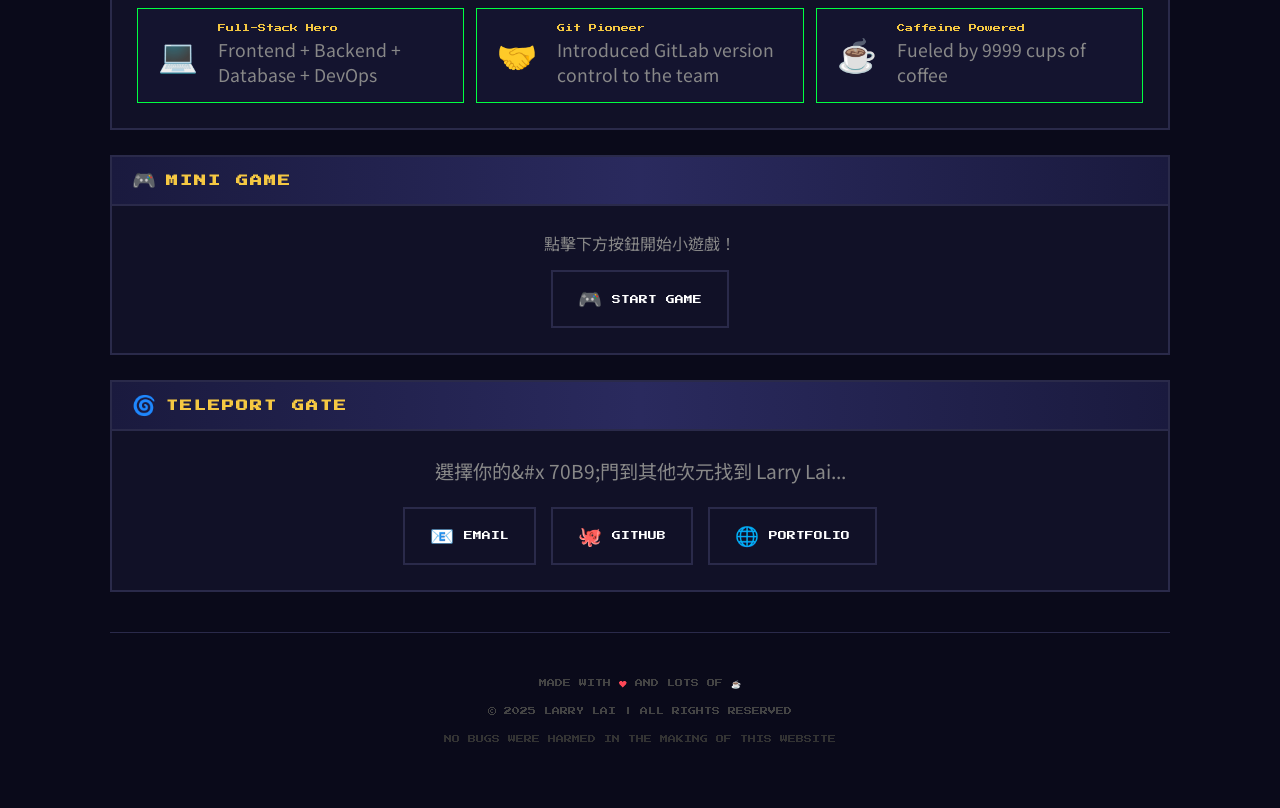
==== commit 65c33a9c: "Major update: real info + interactive features + mini game" ====
--- a/index.html
+++ b/index.html
@@ -1,14 +1,14 @@
 <!DOCTYPE html>
-<html lang="en">
+<html lang="zh-TW">
 <head>
     <meta charset="UTF-8">
     <meta name="viewport" content="width=device-width, initial-scale=1.0">
-    <title>Larry Lai | Software Engineer RPG</title>
-    <link href="https://fonts.googleapis.com/css2?family=Press+Start+2P&family=VT323&display=swap" rel="stylesheet">
+    <title>Larry Lai | Full-Stack Wizard</title>
+    <link href="https://fonts.googleapis.com/css2?family=Press+Start+2P&family=VT323&family=Noto+Sans+TC:wght@400;700&display=swap" rel="stylesheet">
     <style>
         *{margin:0;padding:0;box-sizing:border-box}
         :root{--gold:#f5c842;--pixel-green:#00ff41;--pixel-blue:#00d4ff;--pixel-red:#ff4757;--pixel-purple:#a855f7;--pixel-orange:#ff9f43;--dark-bg:#0a0a1a;--panel-bg:#111127;--panel-border:#2a2a4a}
-        body{background-color:var(--dark-bg);color:#e0e0e0;font-family:'VT323',monospace;overflow-x:hidden}
+        body{background-color:var(--dark-bg);color:#e0e0e0;font-family:'VT323','Noto Sans TC',monospace;overflow-x:hidden}
         #starfield{position:fixed;top:0;left:0;width:100%;height:100%;z-index:0;pointer-events:none}
         .scanlines{position:fixed;top:0;left:0;width:100%;height:100%;background:repeating-linear-gradient(0deg,rgba(0,0,0,0.12) 0px,rgba(0,0,0,0.12) 1px,transparent 1px,transparent 3px);z-index:9999;pointer-events:none}
         .container{max-width:1100px;margin:0 auto;padding:20px;position:relative;z-index:1}
@@ -21,10 +21,12 @@
         .loading-percent{font-family:'Press Start 2P',cursive;font-size:0.5rem;color:#888;margin-top:10px}
 
         .title-screen{text-align:center;padding:60px 20px 40px}
-        .title-screen h1{font-family:'Press Start 2P',cursive;font-size:2.2rem;color:var(--gold);text-shadow:3px 3px 0 #b8860b,0 0 20px rgba(245,200,66,0.5);animation:titleGlow 2s ease-in-out infinite alternate;margin-bottom:15px;line-height:1.6}
+        .title-screen h1{font-family:'Press Start 2P',cursive;font-size:2.2rem;color:var(--gold);text-shadow:3px 3px 0 #b8860b,0 0 20px rgba(245,200,66,0.5);animation:titleGlow 2s ease-in-out infinite alternate;margin-bottom:10px;line-height:1.6}
         @keyframes titleGlow{from{text-shadow:3px 3px 0 #b8860b,0 0 20px rgba(245,200,66,0.3)}to{text-shadow:3px 3px 0 #b8860b,0 0 40px rgba(245,200,66,0.8)}}
-        .title-screen .subtitle{font-family:'Press Start 2P',cursive;font-size:0.85rem;color:var(--pixel-blue);margin-bottom:30px;animation:blink 1.2s step-end infinite}
+        .title-screen .subtitle{font-family:'Press Start 2P',cursive;font-size:0.85rem;color:var(--pixel-blue);margin-bottom:20px;animation:blink 1.2s step-end infinite}
         @keyframes blink{50%{opacity:0}}
+        .title-screen .real-name{font-family:'Noto Sans TC',sans-serif;font-size:1.8rem;color:#ccc;margin-bottom:5px}
+        .title-screen .info-line{font-size:1.2rem;color:#888;margin-bottom:25px}
         .class-badge{display:inline-block;background:linear-gradient(135deg,#1a1a3e,#2a2a5e);border:2px solid var(--gold);padding:10px 30px;font-family:'Press Start 2P',cursive;font-size:0.7rem;color:var(--gold);text-transform:uppercase;letter-spacing:3px}
         .class-badge::before,.class-badge::after{content:'\2605';margin:0 10px}
 
@@ -38,7 +40,7 @@
 
         .dialogue-box{background:var(--panel-bg);border:2px solid var(--panel-border);padding:20px 25px;position:relative;margin:30px 0}
         .dialogue-box::before{content:'\1F4AC';position:absolute;top:-15px;left:20px;font-size:1.5rem;background:var(--dark-bg);padding:0 5px}
-        .dialogue-text{font-size:1.4rem;line-height:1.6;color:#ccc}
+        .dialogue-text{font-size:1.3rem;line-height:1.6;color:#ccc;font-family:'Noto Sans TC',sans-serif}
         .dialogue-text .highlight{color:var(--gold)}
         .dialogue-cursor{display:inline-block;width:10px;height:18px;background:var(--gold);animation:cursorBlink 0.8s step-end infinite;vertical-align:text-bottom;margin-left:2px}
         @keyframes cursorBlink{50%{opacity:0}}
@@ -52,7 +54,7 @@
         .char-info{display:flex;flex-direction:column;gap:15px}
         .char-name{font-family:'Press Start 2P',cursive;font-size:1.3rem;color:var(--gold)}
         .char-title{color:var(--pixel-purple);font-size:1.3rem;margin-top:5px}
-        .char-quote{color:#888;font-style:italic;margin-top:10px}
+        .char-quote{color:#888;font-style:italic;margin-top:10px;font-family:'Noto Sans TC',sans-serif}
         .bar-container{margin:5px 0}
         .bar-label{font-family:'Press Start 2P',cursive;font-size:0.55rem;margin-bottom:4px;display:flex;justify-content:space-between}
         .bar-label .stat-name{color:var(--pixel-red)}
@@ -77,24 +79,27 @@
         .stat-bar-fill{height:100%;background:var(--pixel-blue);width:0%;transition:width 1.5s ease-out}
 
         .skill-tree{display:grid;grid-template-columns:repeat(auto-fit,minmax(130px,1fr));gap:15px}
-        .skill-node{text-align:center;padding:20px 10px;background:rgba(26,26,62,0.4);border:2px solid #2a2a4a;transition:all 0.3s;cursor:default;position:relative}
+        .skill-node{text-align:center;padding:20px 10px;background:rgba(26,26,62,0.4);border:2px solid #2a2a4a;transition:all 0.3s;cursor:pointer;position:relative}
         .skill-node:hover{border-color:var(--gold);transform:translateY(-5px);box-shadow:0 5px 20px rgba(245,200,66,0.2)}
         .skill-node:hover .skill-popup{opacity:1;transform:translateX(-50%) translateY(-5px);pointer-events:auto}
+        .skill-node.expanded{border-color:var(--pixel-green);background:rgba(0,255,65,0.05)}
         .skill-emoji{font-size:2.5rem;margin-bottom:10px;display:block}
         .skill-name{font-family:'Press Start 2P',cursive;font-size:0.5rem;color:#fff;margin-bottom:8px}
         .skill-level{font-size:1rem;color:var(--pixel-green)}
         .skill-stars{color:var(--gold);font-size:0.9rem;margin-top:5px;letter-spacing:2px}
         .skill-popup{position:absolute;bottom:100%;left:50%;transform:translateX(-50%);background:#1a1a3e;border:1px solid var(--gold);padding:8px 12px;font-size:1rem;white-space:nowrap;opacity:0;pointer-events:none;transition:all 0.3s;z-index:10}
+        .skill-detail{display:none;margin-top:10px;text-align:left;font-size:1rem;color:#aaa;font-family:'Noto Sans TC',sans-serif;line-height:1.4}
+        .skill-node.expanded .skill-detail{display:block}
 
         .quest-list{display:flex;flex-direction:column;gap:15px}
-        .quest-item{background:rgba(26,26,62,0.4);border-left:3px solid var(--pixel-green);padding:15px 20px;position:relative;transition:all 0.3s}
+        .quest-item{background:rgba(26,26,62,0.4);border-left:3px solid var(--pixel-green);padding:15px 20px;position:relative;transition:all 0.3s;cursor:pointer}
         .quest-item:hover{border-left-color:var(--gold);background:rgba(26,26,62,0.7);transform:translateX(5px)}
         .quest-item::before{content:'\2705';position:absolute;top:15px;right:15px}
         .quest-header{display:flex;justify-content:space-between;align-items:flex-start;margin-bottom:8px;flex-wrap:wrap;gap:5px}
         .quest-title{font-family:'Press Start 2P',cursive;font-size:0.65rem;color:var(--gold)}
         .quest-company{font-family:'Press Start 2P',cursive;font-size:0.5rem;color:var(--pixel-purple);background:rgba(168,85,247,0.15);padding:3px 8px}
         .quest-period{font-size:1.1rem;color:#666}
-        .quest-desc{font-size:1.2rem;color:#aaa;line-height:1.5}
+        .quest-desc{font-size:1.15rem;color:#aaa;line-height:1.5;font-family:'Noto Sans TC',sans-serif}
         .quest-rewards{margin-top:10px;display:flex;gap:8px;flex-wrap:wrap}
         .reward-tag{font-family:'Press Start 2P',cursive;font-size:0.45rem;padding:3px 8px;border:1px solid;text-transform:uppercase}
         .reward-tag.skill{border-color:var(--pixel-blue);color:var(--pixel-blue)}
@@ -102,7 +107,7 @@
         .reward-tag.lang{border-color:var(--pixel-orange);color:var(--pixel-orange)}
 
         .inventory-grid{display:grid;grid-template-columns:repeat(auto-fit,minmax(280px,1fr));gap:15px}
-        .inventory-slot{background:rgba(26,26,62,0.4);border:2px solid #2a2a4a;padding:20px;transition:all 0.3s;position:relative;overflow:hidden}
+        .inventory-slot{background:rgba(26,26,62,0.4);border:2px solid #2a2a4a;padding:20px;transition:all 0.3s;position:relative;overflow:hidden;cursor:pointer}
         .inventory-slot:hover{border-color:var(--pixel-purple);box-shadow:0 0 20px rgba(168,85,247,0.2)}
         .inventory-slot::after{content:'';position:absolute;top:0;left:-100%;width:100%;height:100%;background:linear-gradient(90deg,transparent,rgba(168,85,247,0.05),transparent);transition:left 0.5s}
         .inventory-slot:hover::after{left:100%}
@@ -113,17 +118,18 @@
         .rarity-epic{background:rgba(168,85,247,0.15);color:var(--pixel-purple);border:1px solid var(--pixel-purple)}
         .rarity-legendary{background:rgba(245,200,66,0.15);color:var(--gold);border:1px solid var(--gold)}
         .item-name{font-family:'Press Start 2P',cursive;font-size:0.6rem;color:#fff;margin-bottom:8px;line-height:1.6}
-        .item-desc{font-size:1.15rem;color:#888;line-height:1.4}
+        .item-desc{font-size:1.15rem;color:#888;line-height:1.4;font-family:'Noto Sans TC',sans-serif}
         .item-stats{margin-top:12px;display:flex;gap:10px;flex-wrap:wrap}
         .item-stat{font-family:'Press Start 2P',cursive;font-size:0.4rem;color:var(--pixel-green)}
 
         .achievement-grid{display:grid;grid-template-columns:repeat(auto-fit,minmax(250px,1fr));gap:12px}
-        .achievement{display:flex;align-items:center;gap:15px;padding:15px;background:rgba(26,26,62,0.4);border:1px solid #2a2a4a;transition:all 0.3s}
-        .achievement:hover{border-color:var(--gold);background:rgba(245,200,66,0.05)}
+        .achievement{display:flex;align-items:center;gap:15px;padding:15px;background:rgba(26,26,62,0.4);border:1px solid #2a2a4a;transition:all 0.3s;cursor:pointer}
+        .achievement:hover{border-color:var(--gold);background:rgba(245,200,66,0.05);transform:scale(1.02)}
+        .achievement.unlocked{border-color:var(--pixel-green)}
         .achievement-icon{font-size:2rem;width:50px;text-align:center;flex-shrink:0}
         .achievement-info{flex:1}
         .achievement-name{font-family:'Press Start 2P',cursive;font-size:0.5rem;color:var(--gold);margin-bottom:5px}
-        .achievement-desc{font-size:1.1rem;color:#888}
+        .achievement-desc{font-size:1.1rem;color:#888;font-family:'Noto Sans TC',sans-serif}
 
         .teleport-links{display:flex;gap:15px;flex-wrap:wrap;justify-content:center}
         .teleport-btn{font-family:'Press Start 2P',cursive;font-size:0.55rem;padding:15px 25px;background:transparent;border:2px solid var(--panel-border);color:#fff;cursor:pointer;transition:all 0.3s;text-decoration:none;display:flex;align-items:center;gap:10px}
@@ -138,7 +144,30 @@
         .particle{position:fixed;pointer-events:none;font-size:1rem;z-index:0;animation:floatUp linear forwards;opacity:0.5}
         @keyframes floatUp{0%{transform:translateY(100vh) rotate(0deg);opacity:0.5}100%{transform:translateY(-10vh) rotate(360deg);opacity:0}}
 
-        @media(max-width:768px){.title-screen h1{font-size:1.3rem}.character-sheet{grid-template-columns:1fr;justify-items:center;text-align:center}.char-info{align-items:center}.stats-grid{grid-template-columns:1fr}.inventory-grid{grid-template-columns:1fr}.achievement-grid{grid-template-columns:1fr}.skill-tree{grid-template-columns:repeat(3,1fr)}}
+        .click-particle{position:fixed;pointer-events:none;font-size:1.5rem;z-index:9998;animation:clickBurst 0.8s ease-out forwards}
+        @keyframes clickBurst{0%{transform:scale(1);opacity:1}100%{transform:scale(0) translateY(-50px);opacity:0}}
+
+        .counter-section{display:grid;grid-template-columns:repeat(auto-fit,minmax(150px,1fr));gap:15px;margin-top:20px}
+        .counter-item{text-align:center;padding:20px;background:rgba(26,26,62,0.4);border:1px solid #2a2a4a}
+        .counter-value{font-family:'Press Start 2P',cursive;font-size:1.8rem;color:var(--gold);margin-bottom:5px}
+        .counter-label{font-size:1rem;color:#888;font-family:'Noto Sans TC',sans-serif}
+
+        .theme-toggle{position:fixed;top:20px;right:20px;z-index:10001;background:var(--panel-bg);border:2px solid var(--panel-border);padding:10px;cursor:pointer;font-size:1.2rem;transition:all 0.3s;border-radius:50%;width:45px;height:45px;display:flex;align-items:center;justify-content:center}
+        .theme-toggle:hover{border-color:var(--gold);transform:rotate(180deg)}
+
+        .back-to-top{position:fixed;bottom:20px;right:20px;z-index:10001;background:var(--panel-bg);border:2px solid var(--panel-border);padding:10px;cursor:pointer;font-size:1.2rem;transition:all 0.3s;opacity:0;pointer-events:none;border-radius:50%;width:45px;height:45px;display:flex;align-items:center;justify-content:center}
+        .back-to-top.visible{opacity:1;pointer-events:auto}
+        .back-to-top:hover{border-color:var(--gold);transform:translateY(-3px)}
+
+        .mini-game-overlay{position:fixed;top:0;left:0;width:100%;height:100%;background:rgba(0,0,0,0.9);z-index:10002;display:none;align-items:center;justify-content:center;flex-direction:column}
+        .mini-game-overlay.active{display:flex}
+        .mini-game-title{font-family:'Press Start 2P',cursive;font-size:1rem;color:var(--gold);margin-bottom:20px}
+        .mini-game-score{font-family:'Press Start 2P',cursive;font-size:0.7rem;color:var(--pixel-green);margin-bottom:15px}
+        .mini-game-canvas{border:2px solid var(--gold);background:#111}
+        .mini-game-close{font-family:'Press Start 2P',cursive;font-size:0.5rem;color:#888;cursor:pointer;margin-top:15px;padding:10px;border:1px solid #444;background:transparent}
+        .mini-game-close:hover{color:var(--gold);border-color:var(--gold)}
+
+        @media(max-width:768px){.title-screen h1{font-size:1.3rem}.character-sheet{grid-template-columns:1fr;justify-items:center;text-align:center}.char-info{align-items:center}.stats-grid{grid-template-columns:1fr}.inventory-grid{grid-template-columns:1fr}.achievement-grid{grid-template-columns:1fr}.skill-tree{grid-template-columns:repeat(3,1fr)}.counter-section{grid-template-columns:repeat(2,1fr)}}
     </style>
 </head>
 <body>
@@ -149,6 +178,9 @@
     <div class="loading-percent" id="loadingPercent">0%</div>
 </div>
 
+<button class="theme-toggle" id="themeToggle" title="Toggle Theme">&#x1F319;</button>
+<button class="back-to-top" id="backToTop" title="Back to Top">&#x2B06;&#xFE0F;</button>
+
 <div class="scanlines"></div>
 <canvas id="starfield"></canvas>
 
@@ -156,13 +188,28 @@
 
     <div class="title-screen">
         <h1>LARRY LAI</h1>
+        <div class="real-name">&#x8CFD;&#x5F6D;&#x5EF7;</div>
         <div class="subtitle">PRESS START TO CONTINUE</div>
-        <div class="class-badge">Software Engineer</div>
+        <div class="info-line">33 &#x6B72; / &#x5168;&#x7AEF;&#x8EDF;&#x9AD4;&#x5DE5;&#x7A0B;&#x5EFA;&#x5E2B; / 4+ &#x5E74;</div>
+        <div class="class-badge">Full-Stack Wizard</div>
     </div>
 
     <div class="dialogue-box">
         <div class="dialogue-text" id="dialogueText"></div>
         <span class="dialogue-cursor"></span>
+    </div>
+
+    <!-- Stats Counter -->
+    <div class="panel" id="panel0">
+        <div class="panel-header"><span class="icon">&#x1F4CA;</span><h2>Adventure Stats</h2></div>
+        <div class="panel-body">
+            <div class="counter-section">
+                <div class="counter-item"><div class="counter-value" data-target="4">0</div><div class="counter-label">Years of Experience</div></div>
+                <div class="counter-item"><div class="counter-value" data-target="3">0</div><div class="counter-label">Companies</div></div>
+                <div class="counter-item"><div class="counter-value" data-target="7">0</div><div class="counter-label">Projects</div></div>
+                <div class="counter-item"><div class="counter-value" data-target="9">0</div><div class="counter-label">Tech Skills</div></div>
+            </div>
+        </div>
     </div>
 
     <!-- Character Sheet -->
@@ -191,7 +238,7 @@
                         <div class="bar-label"><span class="stat-name xp">XP</span><span class="stat-value">MAX</span></div>
                         <div class="bar"><div class="bar-fill xp" data-width="92"></div></div>
                     </div>
-                    <div class="char-quote">"Every bug is just a feature that hasn't been documented yet."</div>
+                    <div class="char-quote">&#x201C;&#x6211;&#x559C;&#x6B61;&#x5718;&#x968A;&#x5408;&#x4F5C;&#xFF0C;&#x4E5F;&#x80FD;&#x7368;&#x7ACB;&#x958B;&#x767C;&#xFF0C;&#x9748;&#x6D3B;&#x9069;&#x61C9;&#x6280;&#x8853;&#x9700;&#x6C42;&#xFF0C;&#x8FFD;&#x6C42;&#x6311;&#x8A25;&#x8207;&#x6210;&#x9577;&#x3002;&#x201D;</div>
                 </div>
             </div>
         </div>
@@ -199,15 +246,15 @@
 
     <!-- Attributes -->
     <div class="panel" id="panel2">
-        <div class="panel-header"><span class="icon">&#x1F4CA;</span><h2>Attributes</h2></div>
+        <div class="panel-header"><span class="icon">&#x2694;&#xFE0F;</span><h2>Attributes</h2></div>
         <div class="panel-body">
             <div class="stats-grid">
-                <div class="stat-item"><div class="stat-icon">&#x2694;&#xFE0F;</div><div class="stat-details"><div class="stat-name-label">BACKEND</div><div class="stat-value-label">95</div><div class="stat-bar-mini"><div class="stat-bar-fill" data-width="95"></div></div></div></div>
-                <div class="stat-item"><div class="stat-icon">&#x1F6E1;&#xFE0F;</div><div class="stat-details"><div class="stat-name-label">FRONTEND</div><div class="stat-value-label">85</div><div class="stat-bar-mini"><div class="stat-bar-fill" data-width="85"></div></div></div></div>
-                <div class="stat-item"><div class="stat-icon">&#x1F9EA;</div><div class="stat-details"><div class="stat-name-label">TESTING</div><div class="stat-value-label">80</div><div class="stat-bar-mini"><div class="stat-bar-fill" data-width="80"></div></div></div></div>
-                <div class="stat-item"><div class="stat-icon">&#x1F3D7;&#xFE0F;</div><div class="stat-details"><div class="stat-name-label">ARCHITECTURE</div><div class="stat-value-label">88</div><div class="stat-bar-mini"><div class="stat-bar-fill" data-width="88"></div></div></div></div>
-                <div class="stat-item"><div class="stat-icon">&#x1F3AF;</div><div class="stat-details"><div class="stat-name-label">DEVOPS</div><div class="stat-value-label">75</div><div class="stat-bar-mini"><div class="stat-bar-fill" data-width="75"></div></div></div></div>
-                <div class="stat-item"><div class="stat-icon">&#x1F9E0;</div><div class="stat-details"><div class="stat-name-label">PROBLEM SOLVING</div><div class="stat-value-label">92</div><div class="stat-bar-mini"><div class="stat-bar-fill" data-width="92"></div></div></div></div>
+                <div class="stat-item"><div class="stat-icon">&#x1F3D7;&#xFE0F;</div><div class="stat-details"><div class="stat-name-label">BACKEND (.NET/Spring)</div><div class="stat-value-label">92</div><div class="stat-bar-mini"><div class="stat-bar-fill" data-width="92"></div></div></div></div>
+                <div class="stat-item"><div class="stat-icon">&#x1F3A8;</div><div class="stat-details"><div class="stat-name-label">FRONTEND (React/Angular)</div><div class="stat-value-label">88</div><div class="stat-bar-mini"><div class="stat-bar-fill" data-width="88"></div></div></div></div>
+                <div class="stat-item"><div class="stat-icon">&#x1F4E6;</div><div class="stat-details"><div class="stat-name-label">DATABASE (MSSQL/PG)</div><div class="stat-value-label">85</div><div class="stat-bar-mini"><div class="stat-bar-fill" data-width="85"></div></div></div></div>
+                <div class="stat-item"><div class="stat-icon">&#x2699;&#xFE0F;</div><div class="stat-details"><div class="stat-name-label">DEVOPS (Docker/K8s)</div><div class="stat-value-label">78</div><div class="stat-bar-mini"><div class="stat-bar-fill" data-width="78"></div></div></div></div>
+                <div class="stat-item"><div class="stat-icon">&#x1F4CA;</div><div class="stat-details"><div class="stat-name-label">ERP/MES SYSTEM</div><div class="stat-value-label">90</div><div class="stat-bar-mini"><div class="stat-bar-fill" data-width="90"></div></div></div></div>
+                <div class="stat-item"><div class="stat-icon">&#x1F91D;</div><div class="stat-details"><div class="stat-name-label">TEAM COLLABORATION</div><div class="stat-value-label">95</div><div class="stat-bar-mini"><div class="stat-bar-fill" data-width="95"></div></div></div></div>
             </div>
         </div>
     </div>
@@ -217,14 +264,70 @@
         <div class="panel-header"><span class="icon">&#x1F333;</span><h2>Skill Tree</h2></div>
         <div class="panel-body">
             <div class="skill-tree">
-                <div class="skill-node"><span class="skill-popup">+500 Agility</span><span class="skill-emoji">&#x1F980;</span><div class="skill-name">Rust</div><div class="skill-level">Master</div><div class="skill-stars">&#x2605;&#x2605;&#x2605;&#x2605;&#x2605;</div></div>
-                <div class="skill-node"><span class="skill-popup">+400 Intelligence</span><span class="skill-emoji">&#x1F40D;</span><div class="skill-name">Python</div><div class="skill-level">Expert</div><div class="skill-stars">&#x2605;&#x2605;&#x2605;&#x2605;&#x2606;</div></div>
-                <div class="skill-node"><span class="skill-popup">+450 Power</span><span class="skill-emoji">&#x269B;&#xFE0F;</span><div class="skill-name">React</div><div class="skill-level">Expert</div><div class="skill-stars">&#x2605;&#x2605;&#x2605;&#x2605;&#x2606;</div></div>
-                <div class="skill-node"><span class="skill-popup">+350 Wisdom</span><span class="skill-emoji">&#x1F7E2;</span><div class="skill-name">Go</div><div class="skill-level">Advanced</div><div class="skill-stars">&#x2605;&#x2605;&#x2605;&#x2605;&#x2606;</div></div>
-                <div class="skill-node"><span class="skill-popup">+380 Magic</span><span class="skill-emoji">&#x1F537;</span><div class="skill-name">TypeScript</div><div class="skill-level">Expert</div><div class="skill-stars">&#x2605;&#x2605;&#x2605;&#x2605;&#x2606;</div></div>
-                <div class="skill-node"><span class="skill-popup">+300 Defense</span><span class="skill-emoji">&#x1F433;</span><div class="skill-name">Docker</div><div class="skill-level">Advanced</div><div class="skill-stars">&#x2605;&#x2605;&#x2605;&#x2606;&#x2606;</div></div>
-                <div class="skill-node"><span class="skill-popup">+320 Spirit</span><span class="skill-emoji">&#x2638;&#xFE0F;</span><div class="skill-name">K8s</div><div class="skill-level">Advanced</div><div class="skill-stars">&#x2605;&#x2605;&#x2605;&#x2606;&#x2606;</div></div>
-                <div class="skill-node"><span class="skill-popup">+280 Luck</span><span class="skill-emoji">&#x1F5C4;&#xFE0F;</span><div class="skill-name">SQL</div><div class="skill-level">Expert</div><div class="skill-stars">&#x2605;&#x2605;&#x2605;&#x2605;&#x2606;</div></div>
+                <div class="skill-node" onclick="this.classList.toggle('expanded')">
+                    <span class="skill-popup">+500 Intelligence</span>
+                    <span class="skill-emoji">&#x1F535;</span>
+                    <div class="skill-name">C# / .NET</div>
+                    <div class="skill-level">Master</div>
+                    <div class="skill-stars">&#x2605;&#x2605;&#x2605;&#x2605;&#x2605;</div>
+                    <div class="skill-detail">WebForm, WinForm, Restful API, SignalR, Quartz.NET</div>
+                </div>
+                <div class="skill-node" onclick="this.classList.toggle('expanded')">
+                    <span class="skill-popup">+450 Power</span>
+                    <span class="skill-emoji">&#x269B;&#xFE0F;</span>
+                    <div class="skill-name">React / Next.js</div>
+                    <div class="skill-level">Expert</div>
+                    <div class="skill-stars">&#x2605;&#x2605;&#x2605;&#x2605;&#x2606;</div>
+                    <div class="skill-detail">Next.js, Vite, Hooks, State Management</div>
+                </div>
+                <div class="skill-node" onclick="this.classList.toggle('expanded')">
+                    <span class="skill-popup">+400 Precision</span>
+                    <span class="skill-emoji">&#x1F535;</span>
+                    <div class="skill-name">Angular</div>
+                    <div class="skill-level">Expert</div>
+                    <div class="skill-stars">&#x2605;&#x2605;&#x2605;&#x2605;&#x2606;</div>
+                    <div class="skill-detail">TypeScript, RxJS, Components, Services</div>
+                </div>
+                <div class="skill-node" onclick="this.classList.toggle('expanded')">
+                    <span class="skill-popup">+420 Wisdom</span>
+                    <span class="skill-emoji">&#x1F7E2;</span>
+                    <div class="skill-name">Java / Spring</div>
+                    <div class="skill-level">Advanced</div>
+                    <div class="skill-stars">&#x2605;&#x2605;&#x2605;&#x2605;&#x2606;</div>
+                    <div class="skill-detail">Spring Boot, REST API, Microservices</div>
+                </div>
+                <div class="skill-node" onclick="this.classList.toggle('expanded')">
+                    <span class="skill-popup">+380 Magic</span>
+                    <span class="skill-emoji">&#x1F4DD;</span>
+                    <div class="skill-name">TypeScript</div>
+                    <div class="skill-level">Expert</div>
+                    <div class="skill-stars">&#x2605;&#x2605;&#x2605;&#x2605;&#x2606;</div>
+                    <div class="skill-detail">Strong typing, Interfaces, Generics</div>
+                </div>
+                <div class="skill-node" onclick="this.classList.toggle('expanded')">
+                    <span class="skill-popup">+300 Defense</span>
+                    <span class="skill-emoji">&#x1F5C4;&#xFE0F;</span>
+                    <div class="skill-name">MSSQL / PG</div>
+                    <div class="skill-level">Expert</div>
+                    <div class="skill-stars">&#x2605;&#x2605;&#x2605;&#x2605;&#x2606;</div>
+                    <div class="skill-detail">Stored Procedures, Query Optimization, SSRS</div>
+                </div>
+                <div class="skill-node" onclick="this.classList.toggle('expanded')">
+                    <span class="skill-popup">+320 Spirit</span>
+                    <span class="skill-emoji">&#x1F433;</span>
+                    <div class="skill-name">Docker / K8s</div>
+                    <div class="skill-level">Advanced</div>
+                    <div class="skill-stars">&#x2605;&#x2605;&#x2605;&#x2606;&#x2606;</div>
+                    <div class="skill-detail">k3s, k8s, Caprover, Container Orchestration</div>
+                </div>
+                <div class="skill-node" onclick="this.classList.toggle('expanded')">
+                    <span class="skill-popup">+280 Agility</span>
+                    <span class="skill-emoji">&#x1F4BB;</span>
+                    <div class="skill-name">Git / CI/CD</div>
+                    <div class="skill-level">Advanced</div>
+                    <div class="skill-stars">&#x2605;&#x2605;&#x2605;&#x2606;&#x2606;</div>
+                    <div class="skill-detail">GitHub, GitLab, SVN, Version Control</div>
+                </div>
             </div>
         </div>
     </div>
@@ -234,23 +337,23 @@
         <div class="panel-header"><span class="icon">&#x1F4DC;</span><h2>Quest Log</h2></div>
         <div class="panel-body">
             <div class="quest-list">
-                <div class="quest-item">
-                    <div class="quest-header"><div class="quest-title">&#x1F3F0; Senior Software Engineer</div><span class="quest-company">Epic Corp</span></div>
-                    <div class="quest-period">2022 - Present</div>
-                    <div class="quest-desc">Led a party of 8 adventurers to build a distributed system serving 1M+ daily users. Slayed the infamous "Legacy Code Dragon" and achieved 99.9% uptime.</div>
-                    <div class="quest-rewards"><span class="reward-tag skill">System Design</span><span class="reward-tag tool">Kubernetes</span><span class="reward-tag lang">Go</span><span class="reward-tag skill">Team Lead</span></div>
-                </div>
-                <div class="quest-item">
-                    <div class="quest-header"><div class="quest-title">&#x2694;&#xFE0F; Software Engineer</div><span class="quest-company">Tech Guild</span></div>
-                    <div class="quest-period">2019 - 2022</div>
-                    <div class="quest-desc">Completed 50+ main quests and 200+ side quests. Mastered the art of RESTful APIs and conquered the Database Dungeon.</div>
-                    <div class="quest-rewards"><span class="reward-tag skill">API Design</span><span class="reward-tag tool">AWS</span><span class="reward-tag lang">Python</span><span class="reward-tag lang">TypeScript</span></div>
-                </div>
-                <div class="quest-item">
-                    <div class="quest-header"><div class="quest-title">&#x1F393; CS Degree Quest</div><span class="quest-company">University of Code</span></div>
-                    <div class="quest-period">2015 - 2019</div>
-                    <div class="quest-desc">Forged in the fires of Algorithm Mountain and the Swamp of Operating Systems. Emerged victorious with the legendary "Bachelor of Science" artifact.</div>
-                    <div class="quest-rewards"><span class="reward-tag skill">Algorithms</span><span class="reward-tag skill">Data Structures</span><span class="reward-tag lang">C++</span><span class="reward-tag skill">Computer Science</span></div>
+                <div class="quest-item" onclick="this.classList.toggle('expanded')">
+                    <div class="quest-header"><div class="quest-title">&#x1F3E2; &#x5BF6;&#x6210;&#x5DE5;&#x696D; | &#x8EDF;&#x9AD4;&#x5DE5;&#x7A0B;&#x5E2B;</div><span class="quest-company">NOW</span></div>
+                    <div class="quest-period">2025/7 ~ &#x73FE;&#x5728;</div>
+                    <div class="quest-desc">&#x958B;&#x767C;&#x8207;&#x7DAD;&#x8B77;&#x96C6;&#x5718; GSCM &#x5168;&#x7403;&#x4F9B;&#x61C9;&#x93C8;&#x5354;&#x4F5C;&#x7CFB;&#x7D71;&#xFF0C;&#x8207;&#x5718;&#x968A;&#x6210;&#x54E1;&#x5171;&#x540C;&#x8CA0;&#x8CAC;B2B, &#x6A19;&#x6848;, &#x5831;&#x50F9;&#x7B49;&#x7CFB;&#x7D71;&#x958B;&#x767C;&#x8207;&#x7DAD;&#x904B;&#x5DE5;&#x4F5C;&#x3002;</div>
+                    <div class="quest-rewards"><span class="reward-tag skill">GSCM</span><span class="reward-tag tool">B2B</span><span class="reward-tag lang">Supply Chain</span></div>
+                </div>
+                <div class="quest-item" onclick="this.classList.toggle('expanded')">
+                    <div class="quest-header"><div class="quest-title">&#x1F3D7;&#xFE0F; &#x4E09;&#x4E45;&#x5EFA;&#x6750; | &#x8EDF;&#x9AD4;&#x5DE5;&#x7A0B;&#x5E2B;</div><span class="quest-company">CLEAR</span></div>
+                    <div class="quest-period">2024/6 ~ 2025/4</div>
+                    <div class="quest-desc">&#x7ACB;&#x9AD4;&#x5009;&#x5132;&#x4E32;&#x63A5;&#xFF1A;&#x6574;&#x5408; ERP &#x8207;&#x5009;&#x5132;&#x7CFB;&#x7D71;&#x3002;&#x81EA;&#x5B9A;&#x7FA9;&#x5BE9;&#x6838;&#x6A21;&#x7D44;&#xFF1A;&#x652F;&#x63F4;&#x81EA;&#x8A02;&#x5BE9;&#x6279;&#x6D41;&#x7A0B;&#x3002;ERP &#x8207; MES &#x6574;&#x5408;&#xFF1A;&#x958B;&#x767C;&#x5DE5;&#x55AE;&#x8F49;&#x63DB;&#x529F;&#x80FD;&#x3002;</div>
+                    <div class="quest-rewards"><span class="reward-tag skill">ERP</span><span class="reward-tag tool">MES</span><span class="reward-tag skill">Warehouse</span></div>
+                </div>
+                <div class="quest-item" onclick="this.classList.toggle('expanded')">
+                    <div class="quest-header"><div class="quest-title">&#x2694;&#xFE0F; &#x5BF6;&#x6210;&#x5DE5;&#x696D; | &#x8EDF;&#x9AD4;&#x5DE5;&#x7A0B;&#x5E2B;</div><span class="quest-company">CLEAR</span></div>
+                    <div class="quest-period">2021/11 ~ 2023/5</div>
+                    <div class="quest-desc">&#x958B;&#x767C;&#x8207;&#x7DAD;&#x8B77; MES &#x7A0B;&#x5F0F;&#x3001;&#x5831;&#x8868;&#x3001;&#x524D;&#x5F8C;&#x7AEF;&#x7CFB;&#x7D71;&#x3002;&#x5C0E;&#x5165; GitLab &#x7248;&#x63A7;&#xFF0C;&#x8CA0;&#x8CAC;&#x6559;&#x80B2;&#x8A13;&#x7DF4;&#x3002;&#x958B;&#x767C; RFID &#x770B;&#x677F;&#x7CFB;&#x7D71;&#x3002;Docker &#x6559;&#x80B2;&#x8A13;&#x7DF4;&#x3002;</div>
+                    <div class="quest-rewards"><span class="reward-tag skill">MES</span><span class="reward-tag tool">GitLab</span><span class="reward-tag lang">Docker</span><span class="reward-tag skill">RFID</span></div>
                 </div>
             </div>
         </div>
@@ -261,33 +364,33 @@
         <div class="panel-header"><span class="icon">&#x1F392;</span><h2>Inventory</h2></div>
         <div class="panel-body">
             <div class="inventory-grid">
-                <div class="inventory-slot">
-                    <div class="item-icon">&#x1F310;</div>
+                <div class="inventory-slot" onclick="this.classList.toggle('expanded')">
+                    <div class="item-icon">&#x1F3ED;</div>
                     <span class="item-rarity rarity-legendary">Legendary</span>
-                    <div class="item-name">Project Phoenix</div>
-                    <div class="item-desc">A full-stack web application that rose from the ashes of legacy systems. Handles 10K requests/sec with zero downtime.</div>
+                    <div class="item-name">GSCM &#x5168;&#x7403;&#x4F9B;&#x61C9;&#x93C8;&#x7CFB;&#x7D71;</div>
+                    <div class="item-desc">&#x8CA0;&#x8CAC;&#x96C6;&#x5718; B2B, &#x6A19;&#x6848;, &#x5831;&#x50F9;&#x7B49;&#x7CFB;&#x7D71;&#x958B;&#x767C;&#x8207;&#x7DAD;&#x904B;&#xFF0C;&#x670D;&#x52D5;&#x5168;&#x7403;&#x4F9B;&#x61C9;&#x93C8;&#x5354;&#x4F5C;&#x3002;</div>
                     <div class="item-stats"><span class="item-stat">+500 XP</span><span class="item-stat">+100 Gold</span></div>
                 </div>
-                <div class="inventory-slot">
-                    <div class="item-icon">&#x1F916;</div>
+                <div class="inventory-slot" onclick="this.classList.toggle('expanded')">
+                    <div class="item-icon">&#x1F4E6;</div>
                     <span class="item-rarity rarity-epic">Epic</span>
-                    <div class="item-name">AI Chat Companion</div>
-                    <div class="item-desc">An intelligent chatbot powered by machine learning. Understands context and remembers past conversations.</div>
+                    <div class="item-name">&#x7ACB;&#x9AD4;&#x5009;&#x5132;&#x7BA1;&#x7406;&#x7CFB;&#x7D71;</div>
+                    <div class="item-desc">&#x6574;&#x5408; ERP &#x8207;&#x5009;&#x5132;&#x7CFB;&#x7D71;&#xFF0C;&#x63D0;&#x5347;&#x5009;&#x5132;&#x4F5C;&#x696D;&#x53EF;&#x8996;&#x5316;&#x8207;&#x7CBE;&#x6E96;&#x5EA6;&#x3002;</div>
                     <div class="item-stats"><span class="item-stat">+350 XP</span><span class="item-stat">+75 Gold</span></div>
                 </div>
-                <div class="inventory-slot">
+                <div class="inventory-slot" onclick="this.classList.toggle('expanded')">
+                    <div class="item-icon">&#x1F9EA;</div>
+                    <span class="item-rarity rarity-epic">Epic</span>
+                    <div class="item-name">MES &#x5275;&#x65B0;&#x6846;&#x67B6;</div>
+                    <div class="item-desc">&#x898F;&#x5283;&#x8207;&#x958B;&#x767C; MES &#x81EA;&#x88FD;&#x7CFB;&#x7D71;&#x524D;&#x7AEF;&#x6846;&#x67B6;&#xFF0C;&#x652F;&#x63F4;&#x591A;&#x7A2E;&#x5DE5;&#x5EE0;&#x5831;&#x8868;&#x3002;</div>
+                    <div class="item-stats"><span class="item-stat">+300 XP</span><span class="item-stat">+60 Gold</span></div>
+                </div>
+                <div class="inventory-slot" onclick="this.classList.toggle('expanded')">
                     <div class="item-icon">&#x1F4F1;</div>
                     <span class="item-rarity rarity-rare">Rare</span>
-                    <div class="item-name">Mobile Quest App</div>
-                    <div class="item-desc">Cross-platform mobile app with offline support. Downloaded by 50K+ adventurers worldwide.</div>
+                    <div class="item-name">RFID &#x770B;&#x677F;&#x7CFB;&#x7D71;</div>
+                    <div class="item-desc">&#x958B;&#x767C;&#x4E26;&#x7DAD;&#x8B77;&#x6A21;&#x5177; RFID &#x770B;&#x677F;&#x7CFB;&#x7D71;&#xFF0C;&#x6D69;&#x76E4;&#x524D;&#x5F8C;&#x7AEF;&#x3002;</div>
                     <div class="item-stats"><span class="item-stat">+250 XP</span><span class="item-stat">+50 Gold</span></div>
-                </div>
-                <div class="inventory-slot">
-                    <div class="item-icon">&#x2699;&#xFE0F;</div>
-                    <span class="item-rarity rarity-epic">Epic</span>
-                    <div class="item-name">CI/CD Forge</div>
-                    <div class="item-desc">Automated deployment pipeline that reduced release time from days to minutes. Built with GitHub Actions and Docker.</div>
-                    <div class="item-stats"><span class="item-stat">+300 XP</span><span class="item-stat">+60 Gold</span></div>
                 </div>
             </div>
         </div>
@@ -298,13 +401,22 @@
         <div class="panel-header"><span class="icon">&#x1F3C6;</span><h2>Achievements Unlocked</h2></div>
         <div class="panel-body">
             <div class="achievement-grid">
-                <div class="achievement"><div class="achievement-icon">&#x1F41B;</div><div class="achievement-info"><div class="achievement-name">Bug Slayer</div><div class="achievement-desc">Fixed 1000+ bugs without breaking production</div></div></div>
-                <div class="achievement"><div class="achievement-icon">&#x1F319;</div><div class="achievement-info"><div class="achievement-name">Night Coder</div><div class="achievement-desc">Pushed code at 3AM on a Saturday</div></div></div>
-                <div class="achievement"><div class="achievement-icon">&#x1F525;</div><div class="achievement-info"><div class="achievement-name">Hot Streak</div><div class="achievement-desc">365-day GitHub contribution streak</div></div></div>
-                <div class="achievement"><div class="achievement-icon">&#x1F4DA;</div><div class="achievement-info"><div class="achievement-name">Knowledge Seeker</div><div class="achievement-desc">Read 100+ technical books and articles</div></div></div>
-                <div class="achievement"><div class="achievement-icon">&#x1F91D;</div><div class="achievement-info"><div class="achievement-name">Open Source Hero</div><div class="achievement-desc">Contributed to 10+ open source projects</div></div></div>
-                <div class="achievement"><div class="achievement-icon">&#x2615;</div><div class="achievement-info"><div class="achievement-name">Caffeine Powered</div><div class="achievement-desc">Consumed 9999 cups of coffee while coding</div></div></div>
+                <div class="achievement unlocked" onclick="this.classList.toggle('unlocked')"><div class="achievement-icon">&#x1F3ED;</div><div class="achievement-info"><div class="achievement-name">ERP Master</div><div class="achievement-desc">Mastered ERP system development across multiple companies</div></div></div>
+                <div class="achievement unlocked" onclick="this.classList.toggle('unlocked')"><div class="achievement-icon">&#x1F4E6;</div><div class="achievement-info"><div class="achievement-name">Warehouse Architect</div><div class="achievement-desc">Built automated warehouse management systems</div></div></div>
+                <div class="achievement unlocked" onclick="this.classList.toggle('unlocked')"><div class="achievement-icon">&#x1F525;</div><div class="achievement-info"><div class="achievement-name">Docker Trainer</div><div class="achievement-desc">Conducted Docker education and training sessions</div></div></div>
+                <div class="achievement unlocked" onclick="this.classList.toggle('unlocked')"><div class="achievement-icon">&#x1F4BB;</div><div class="achievement-info"><div class="achievement-name">Full-Stack Hero</div><div class="achievement-desc">Frontend + Backend + Database + DevOps</div></div></div>
+                <div class="achievement unlocked" onclick="this.classList.toggle('unlocked')"><div class="achievement-icon">&#x1F91D;</div><div class="achievement-info"><div class="achievement-name">Git Pioneer</div><div class="achievement-desc">Introduced GitLab version control to the team</div></div></div>
+                <div class="achievement unlocked" onclick="this.classList.toggle('unlocked')"><div class="achievement-icon">&#x2615;</div><div class="achievement-info"><div class="achievement-name">Caffeine Powered</div><div class="achievement-desc">Fueled by 9999 cups of coffee</div></div></div>
             </div>
+        </div>
+    </div>
+
+    <!-- Mini Game -->
+    <div class="panel" id="panelGame">
+        <div class="panel-header"><span class="icon">&#x1F3AE;</span><h2>Mini Game</h2></div>
+        <div class="panel-body" style="text-align:center">
+            <div style="margin-bottom:15px;font-family:'Noto Sans TC',sans-serif;color:#888">&#x9EDE;&#x64CA;&#x4E0B;&#x65B9;&#x6309;&#x9215;&#x958B;&#x59CB;&#x5C0F;&#x904A;&#x6232;&#xFF01;</div>
+            <button class="teleport-btn" onclick="startMiniGame()" style="margin:0 auto"><span class="btn-icon">&#x1F3AE;</span><span>START GAME</span></button>
         </div>
     </div>
 
@@ -312,25 +424,31 @@
     <div class="panel" id="panel7">
         <div class="panel-header"><span class="icon">&#x1F300;</span><h2>Teleport Gate</h2></div>
         <div class="panel-body">
-            <div style="text-align:center;margin-bottom:20px"><div class="dialogue-text" style="font-size:1.2rem;color:#888">Choose your portal to reach Larry Lai in other realms...</div></div>
+            <div style="text-align:center;margin-bottom:20px"><div class="dialogue-text" style="font-size:1.2rem;color:#888;font-family:'Noto Sans TC',sans-serif">&#x9078;&#x64C7;&#x4F60;&#x7684;&#x 70B9;&#x9580;&#x5230;&#x5176;&#x4ED6;&#x6B21;&#x5143;&#x627E;&#x5230; Larry Lai...</div></div>
             <div class="teleport-links">
-                <a href="mailto:your@email.com" class="teleport-btn"><span class="btn-icon">&#x1F4E7;</span><span>EMAIL</span></a>
-                <a href="https://github.com/yourusername" class="teleport-btn" target="_blank"><span class="btn-icon">&#x1F419;</span><span>GITHUB</span></a>
-                <a href="https://linkedin.com/in/yourusername" class="teleport-btn" target="_blank"><span class="btn-icon">&#x1F4BC;</span><span>LINKEDIN</span></a>
-                <a href="https://twitter.com/yourusername" class="teleport-btn" target="_blank"><span class="btn-icon">&#x1F426;</span><span>TWITTER</span></a>
+                <a href="mailto:larrylai0306@gmail.com" class="teleport-btn"><span class="btn-icon">&#x1F4E7;</span><span>EMAIL</span></a>
+                <a href="https://github.com/larry369" class="teleport-btn" target="_blank"><span class="btn-icon">&#x1F419;</span><span>GITHUB</span></a>
+                <a href="https://github.com/larry369/larry369.github.io" class="teleport-btn" target="_blank"><span class="btn-icon">&#x1F310;</span><span>PORTFOLIO</span></a>
             </div>
         </div>
     </div>
 
-    <!-- Footer -->
     <div class="game-footer">
         <div class="footer-text">
             <div>MADE WITH <span class="heart">&#x2764;</span> AND LOTS OF &#x2615;</div>
-            <div style="margin-top:8px">&copy; 2024 LARRY LAI | ALL RIGHTS RESERVED</div>
+            <div style="margin-top:8px">&copy; 2025 LARRY LAI | ALL RIGHTS RESERVED</div>
             <div style="margin-top:8px;color:#333">NO BUGS WERE HARMED IN THE MAKING OF THIS WEBSITE</div>
         </div>
     </div>
 
+</div>
+
+<!-- Mini Game Overlay -->
+<div class="mini-game-overlay" id="miniGameOverlay">
+    <div class="mini-game-title">&#x2B50; COIN COLLECTOR &#x2B50;</div>
+    <div class="mini-game-score">SCORE: <span id="gameScore">0</span></div>
+    <canvas id="gameCanvas" class="mini-game-canvas" width="400" height="400"></canvas>
+    <button class="mini-game-close" onclick="closeMiniGame()">CLOSE [ESC]</button>
 </div>
 
 <script>
@@ -356,97 +474,68 @@
     }, 200);
 })();
 
-// Starfield Background
+// Starfield
 (function() {
     var c = document.getElementById('starfield');
     var ctx = c.getContext('2d');
     var stars = [];
-
-    function resize() {
-        c.width = window.innerWidth;
-        c.height = window.innerHeight;
-    }
-
+    function resize() { c.width = window.innerWidth; c.height = window.innerHeight; }
     function create() {
         stars = [];
         var n = Math.floor((c.width * c.height) / 5000);
         for (var i = 0; i < n; i++) {
-            stars.push({
-                x: Math.random() * c.width,
-                y: Math.random() * c.height,
-                size: Math.random() * 2 + 0.5,
-                speed: Math.random() * 0.5 + 0.1,
-                opacity: Math.random()
-            });
+            stars.push({ x: Math.random() * c.width, y: Math.random() * c.height, size: Math.random() * 2 + 0.5, speed: Math.random() * 0.5 + 0.1, opacity: Math.random() });
         }
     }
-
     function draw() {
         ctx.clearRect(0, 0, c.width, c.height);
         stars.forEach(function(s) {
             s.opacity += (Math.random() - 0.5) * 0.02;
             s.opacity = Math.max(0.1, Math.min(1, s.opacity));
-            ctx.fillStyle = 'rgba(255, 255, 255, ' + s.opacity + ')';
+            ctx.fillStyle = 'rgba(255,255,255,' + s.opacity + ')';
             ctx.fillRect(s.x, s.y, s.size, s.size);
             s.y -= s.speed;
-            if (s.y < -5) {
-                s.y = c.height + 5;
-                s.x = Math.random() * c.width;
-            }
+            if (s.y < -5) { s.y = c.height + 5; s.x = Math.random() * c.width; }
         });
         requestAnimationFrame(draw);
     }
-
-    resize();
-    create();
-    draw();
-    window.addEventListener('resize', function() {
-        resize();
-        create();
-    });
+    resize(); create(); draw();
+    window.addEventListener('resize', function() { resize(); create(); });
 })();
 
 // Main Animations
 function initAnimations() {
-    // Dialogue Typewriter
+    // Typewriter
     var el = document.getElementById('dialogueText');
-    var text = "Welcome, brave traveler! You have stumbled upon the domain of <span class='highlight'>Larry Lai</span>, a Full-Stack Wizard who codes by day and debugs by night. Explore the panels below to discover his stats, skills, and legendary quests... \uD83D\uDDFA\uFE0F";
+    var text = "Hi, I'm <span class='highlight'>Larry Lai</span>, a Full-Stack Wizard from Taiwan. I specialize in ERP/MES systems, love building scalable solutions, and believe every bug is just an undocumented feature. Explore my stats below! \uD83D\uDDFA\uFE0F";
     var i = 0;
-
     function type() {
         if (i < text.length) {
-            if (text[i] === '<') {
-                var ci = text.indexOf('>', i);
-                el.innerHTML += text.substring(i, ci + 1);
-                i = ci + 1;
-            } else {
-                el.innerHTML += text[i];
-                i++;
-            }
+            if (text[i] === '<') { var ci = text.indexOf('>', i); el.innerHTML += text.substring(i, ci + 1); i = ci + 1; }
+            else { el.innerHTML += text[i]; i++; }
             setTimeout(type, 25);
         }
     }
     type();
 
-    // Panel Scroll Animations
+    // Panel scroll animation
     var panels = document.querySelectorAll('.panel');
     var obs = new IntersectionObserver(function(entries) {
         entries.forEach(function(e) {
             if (e.isIntersecting) {
                 e.target.classList.add('visible');
                 e.target.querySelectorAll('[data-width]').forEach(function(b) {
-                    setTimeout(function() {
-                        b.style.width = b.dataset.width + '%';
-                    }, 300);
+                    setTimeout(function() { b.style.width = b.dataset.width + '%'; }, 300);
+                });
+                e.target.querySelectorAll('[data-target]').forEach(function(c) {
+                    animateCounter(c);
                 });
             }
         });
     }, { threshold: 0.1 });
-    panels.forEach(function(p) {
-        obs.observe(p);
-    });
-
-    // Floating Particles
+    panels.forEach(function(p) { obs.observe(p); });
+
+    // Floating particles
     var emojis = ['\u2728', '\u2B50', '\uD83D\uDCAB', '\uD83C\uDF1F', '\u2694\uFE0F', '\u1F6E1\uFE0F', '\u1F9EA', '\uD83D\uDC8E'];
     function spawn() {
         var d = document.createElement('div');
@@ -455,14 +544,60 @@
         d.style.left = Math.random() * 100 + 'vw';
         d.style.animationDuration = (Math.random() * 10 + 10) + 's';
         document.body.appendChild(d);
-        setTimeout(function() {
-            d.remove();
-        }, 20000);
+        setTimeout(function() { d.remove(); }, 20000);
     }
     setInterval(spawn, 3000);
 }
 
-// Konami Code Easter Egg
+// Counter Animation
+function animateCounter(el) {
+    var target = parseInt(el.dataset.target);
+    var current = 0;
+    var step = Math.ceil(target / 30);
+    var iv = setInterval(function() {
+        current += step;
+        if (current >= target) { current = target; clearInterval(iv); }
+        el.textContent = current;
+    }, 50);
+}
+
+// Click Particles
+document.addEventListener('click', function(e) {
+    var emojis = ['\u2728', '\u2B50', '\u2764', '\uD83D\uDC8E', '\uD83C\uDF1F'];
+    for (var i = 0; i < 3; i++) {
+        var d = document.createElement('div');
+        d.className = 'click-particle';
+        d.textContent = emojis[Math.floor(Math.random() * emojis.length)];
+        d.style.left = (e.clientX + (Math.random() - 0.5) * 40) + 'px';
+        d.style.top = (e.clientY + (Math.random() - 0.5) * 40) + 'px';
+        document.body.appendChild(d);
+        setTimeout(function(x) { x.remove(); }, 800, d);
+    }
+});
+
+// Theme Toggle
+document.getElementById('themeToggle').addEventListener('click', function() {
+    var isLight = document.body.style.backgroundColor === 'rgb(245, 245, 245)';
+    if (isLight) {
+        document.body.style.backgroundColor = '';
+        document.body.style.color = '';
+        this.innerHTML = '\uD83C\uDF19';
+    } else {
+        document.body.style.backgroundColor = '#f5f5f5';
+        document.body.style.color = '#333';
+        this.innerHTML = '\u2600\uFE0F';
+    }
+});
+
+// Back to Top
+var btt = document.getElementById('backToTop');
+window.addEventListener('scroll', function() {
+    if (window.scrollY > 500) { btt.classList.add('visible'); }
+    else { btt.classList.remove('visible'); }
+});
+btt.addEventListener('click', function() { window.scrollTo({ top: 0, behavior: 'smooth' }); });
+
+// Konami Code
 (function() {
     var code = [38, 38, 40, 40, 37, 39, 37, 39, 66, 65];
     var idx = 0;
@@ -475,11 +610,98 @@
                 document.head.appendChild(s);
                 idx = 0;
             }
-        } else {
-            idx = 0;
-        }
+        } else { idx = 0; }
     });
 })();
+
+// Mini Game - Coin Collector
+var gameRunning = false;
+var gameScore = 0;
+var player = { x: 200, y: 380, size: 30 };
+var coins = [];
+var gameCanvas, gameCtx;
+
+function startMiniGame() {
+    document.getElementById('miniGameOverlay').classList.add('active');
+    gameCanvas = document.getElementById('gameCanvas');
+    gameCtx = gameCanvas.getContext('2d');
+    gameScore = 0;
+    player = { x: 200, y: 360, size: 30 };
+    coins = [];
+    gameRunning = true;
+    document.getElementById('gameScore').textContent = '0';
+    gameLoop();
+}
+
+function closeMiniGame() {
+    gameRunning = false;
+    document.getElementById('miniGameOverlay').classList.remove('active');
+}
+
+document.addEventListener('keydown', function(e) {
+    if (e.key === 'Escape') closeMiniGame();
+    if (!gameRunning) return;
+    if (e.key === 'ArrowLeft' && player.x > 15) player.x -= 20;
+    if (e.key === 'ArrowRight' && player.x < 385) player.x += 20;
+    if (e.key === 'ArrowUp' && player.y > 15) player.y -= 20;
+    if (e.key === 'ArrowDown' && player.y < 385) player.y += 20;
+});
+
+function gameLoop() {
+    if (!gameRunning) return;
+    gameCtx.fillStyle = '#111';
+    gameCtx.fillRect(0, 0, 400, 400);
+
+    // Player
+    gameCtx.fillStyle = '#00d4ff';
+    gameCtx.fillRect(player.x - player.size/2, player.y - player.size/2, player.size, player.size);
+    gameCtx.fillStyle = '#fff';
+    gameCtx.font = '16px "Press Start 2P"';
+    gameCtx.fillText('\uD83E\uDDD9', player.x - 10, player.y + 6);
+
+    // Spawn coins
+    if (Math.random() < 0.05) {
+        coins.push({ x: Math.random() * 380 + 10, y: 0, speed: Math.random() * 2 + 1, size: 20 });
+    }
+
+    // Draw & move coins
+    for (var i = coins.length - 1; i >= 0; i--) {
+        var c = coins[i];
+        c.y += c.speed;
+        gameCtx.fillStyle = '#f5c842';
+        gameCtx.beginPath();
+        gameCtx.arc(c.x, c.y, c.size/2, 0, Math.PI * 2);
+        gameCtx.fill();
+        gameCtx.fillStyle = '#000';
+        gameCtx.font = '12px "Press Start 2P"';
+        gameCtx.fillText('$', c.x - 4, c.y + 4);
+
+        // Collision
+        if (Math.abs(c.x - player.x) < 25 && Math.abs(c.y - player.y) < 25) {
+            gameScore += 10;
+            document.getElementById('gameScore').textContent = gameScore;
+            coins.splice(i, 1);
+        } else if (c.y > 400) {
+            coins.splice(i, 1);
+        }
+    }
+
+    requestAnimationFrame(gameLoop);
+}
+
+// Touch support for mini game
+document.getElementById('gameCanvas').addEventListener('touchstart', function(e) {
+    e.preventDefault();
+    if (!gameRunning) return;
+    var rect = gameCanvas.getBoundingClientRect();
+    var touch = e.touches[0];
+    var tx = touch.clientX - rect.left;
+    var ty = touch.clientY - rect.top;
+    if (tx < player.x) player.x = Math.max(15, player.x - 20);
+    else player.x = Math.min(385, player.x + 20);
+    if (ty < player.y) player.y = Math.max(15, player.y - 20);
+    else player.y = Math.min(385, player.y + 20);
+});
 </script>
 
 </body>
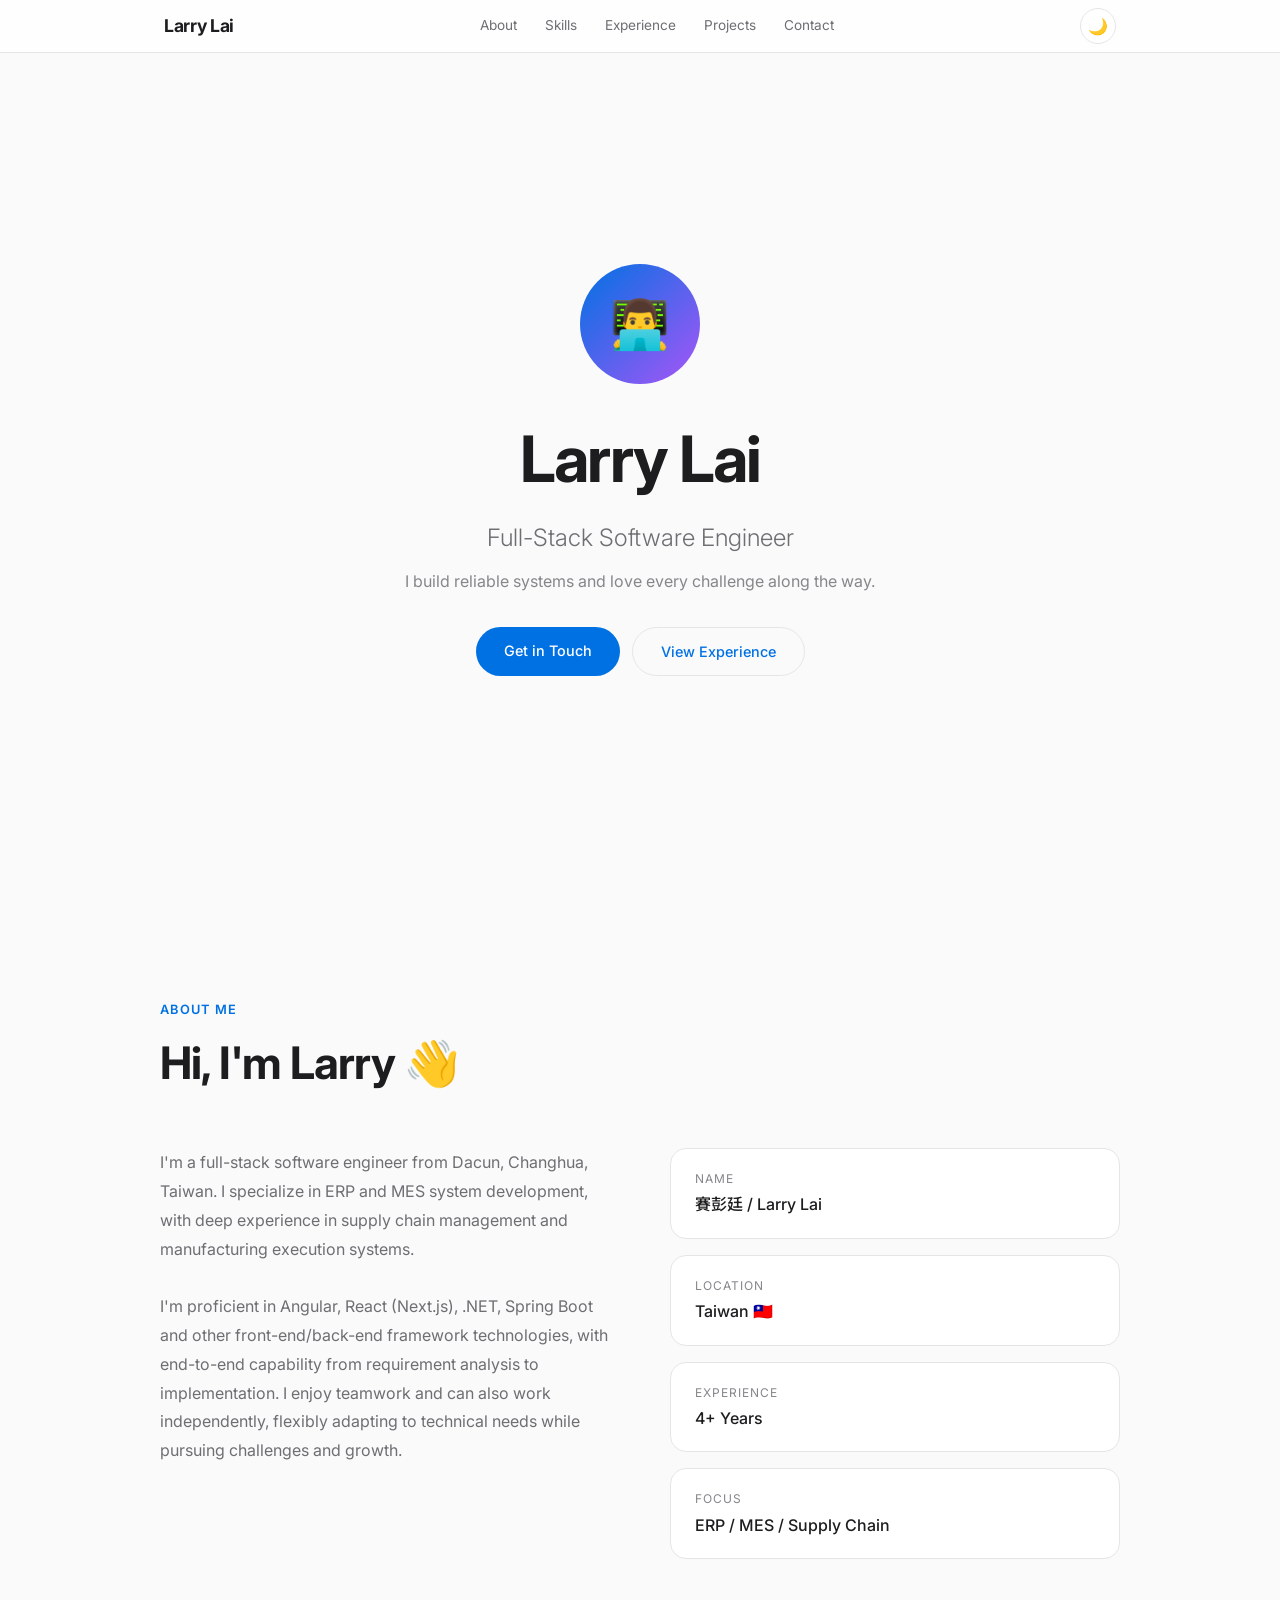
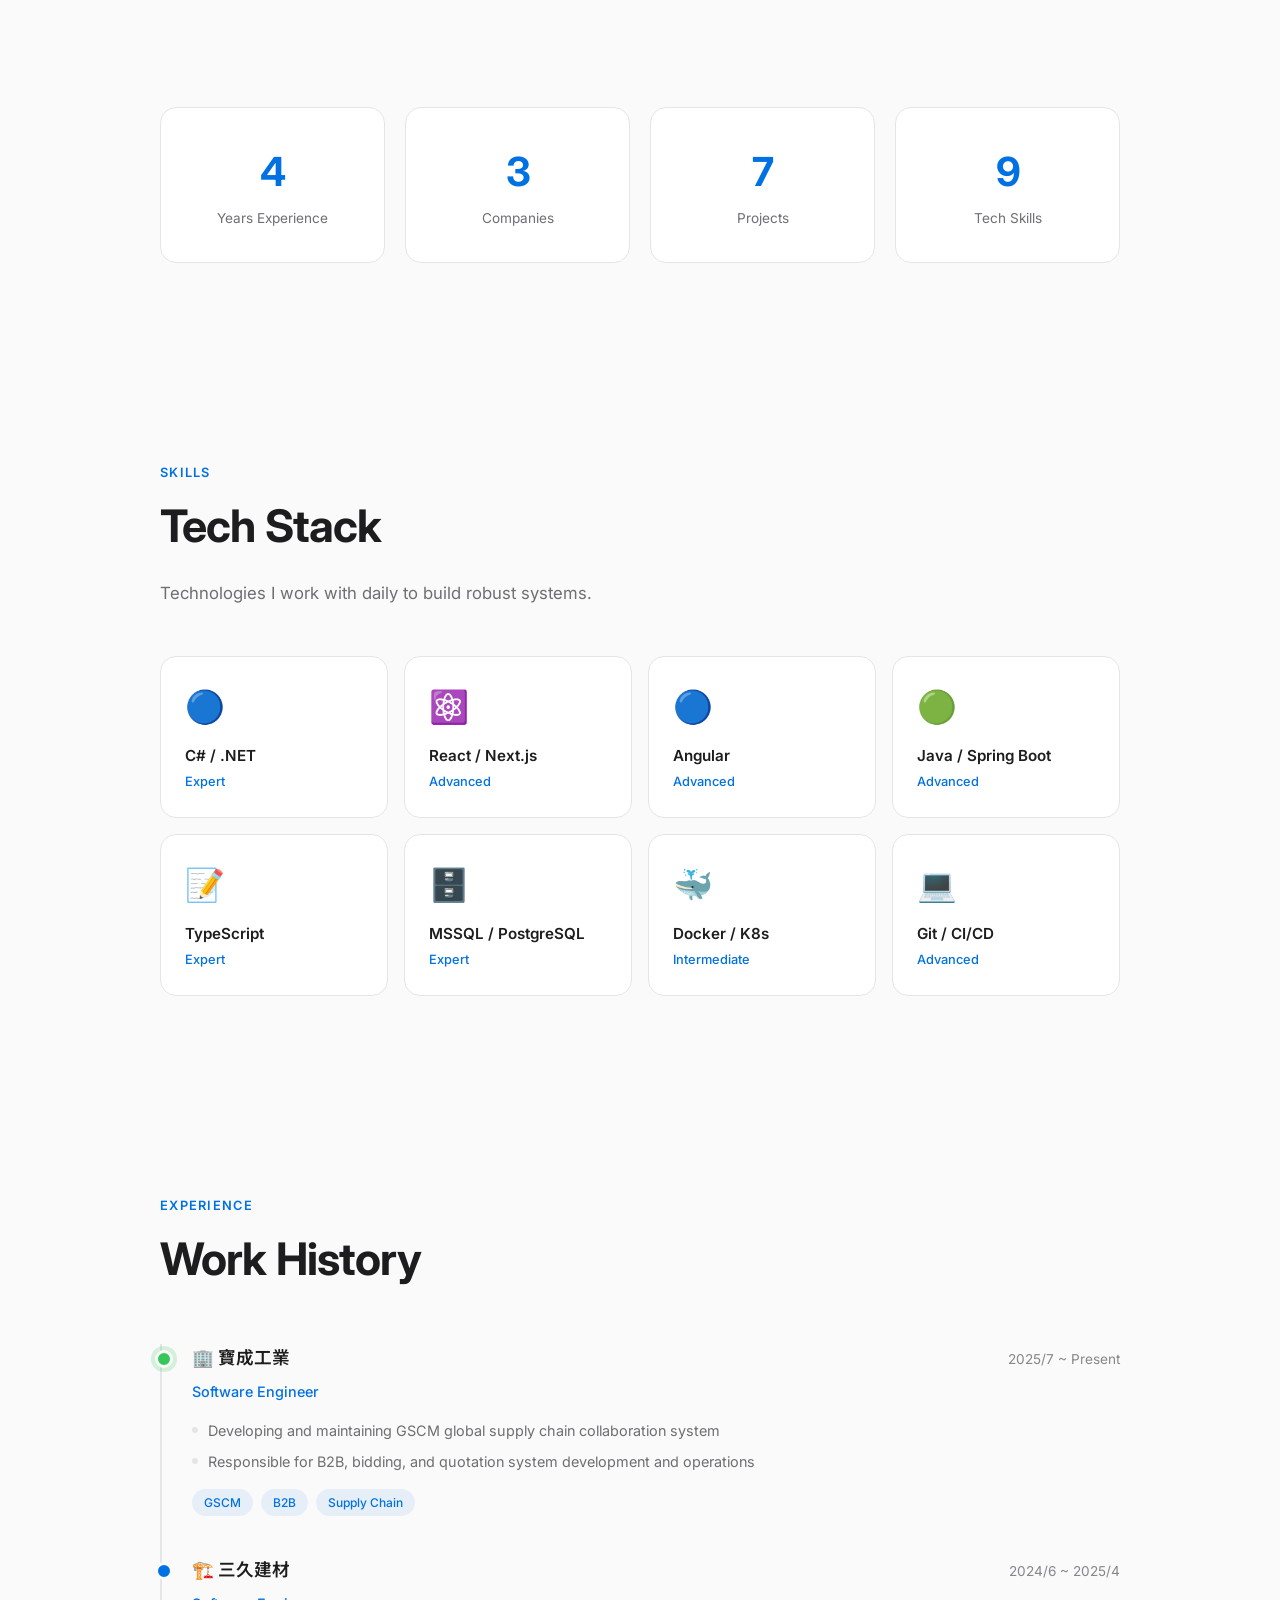
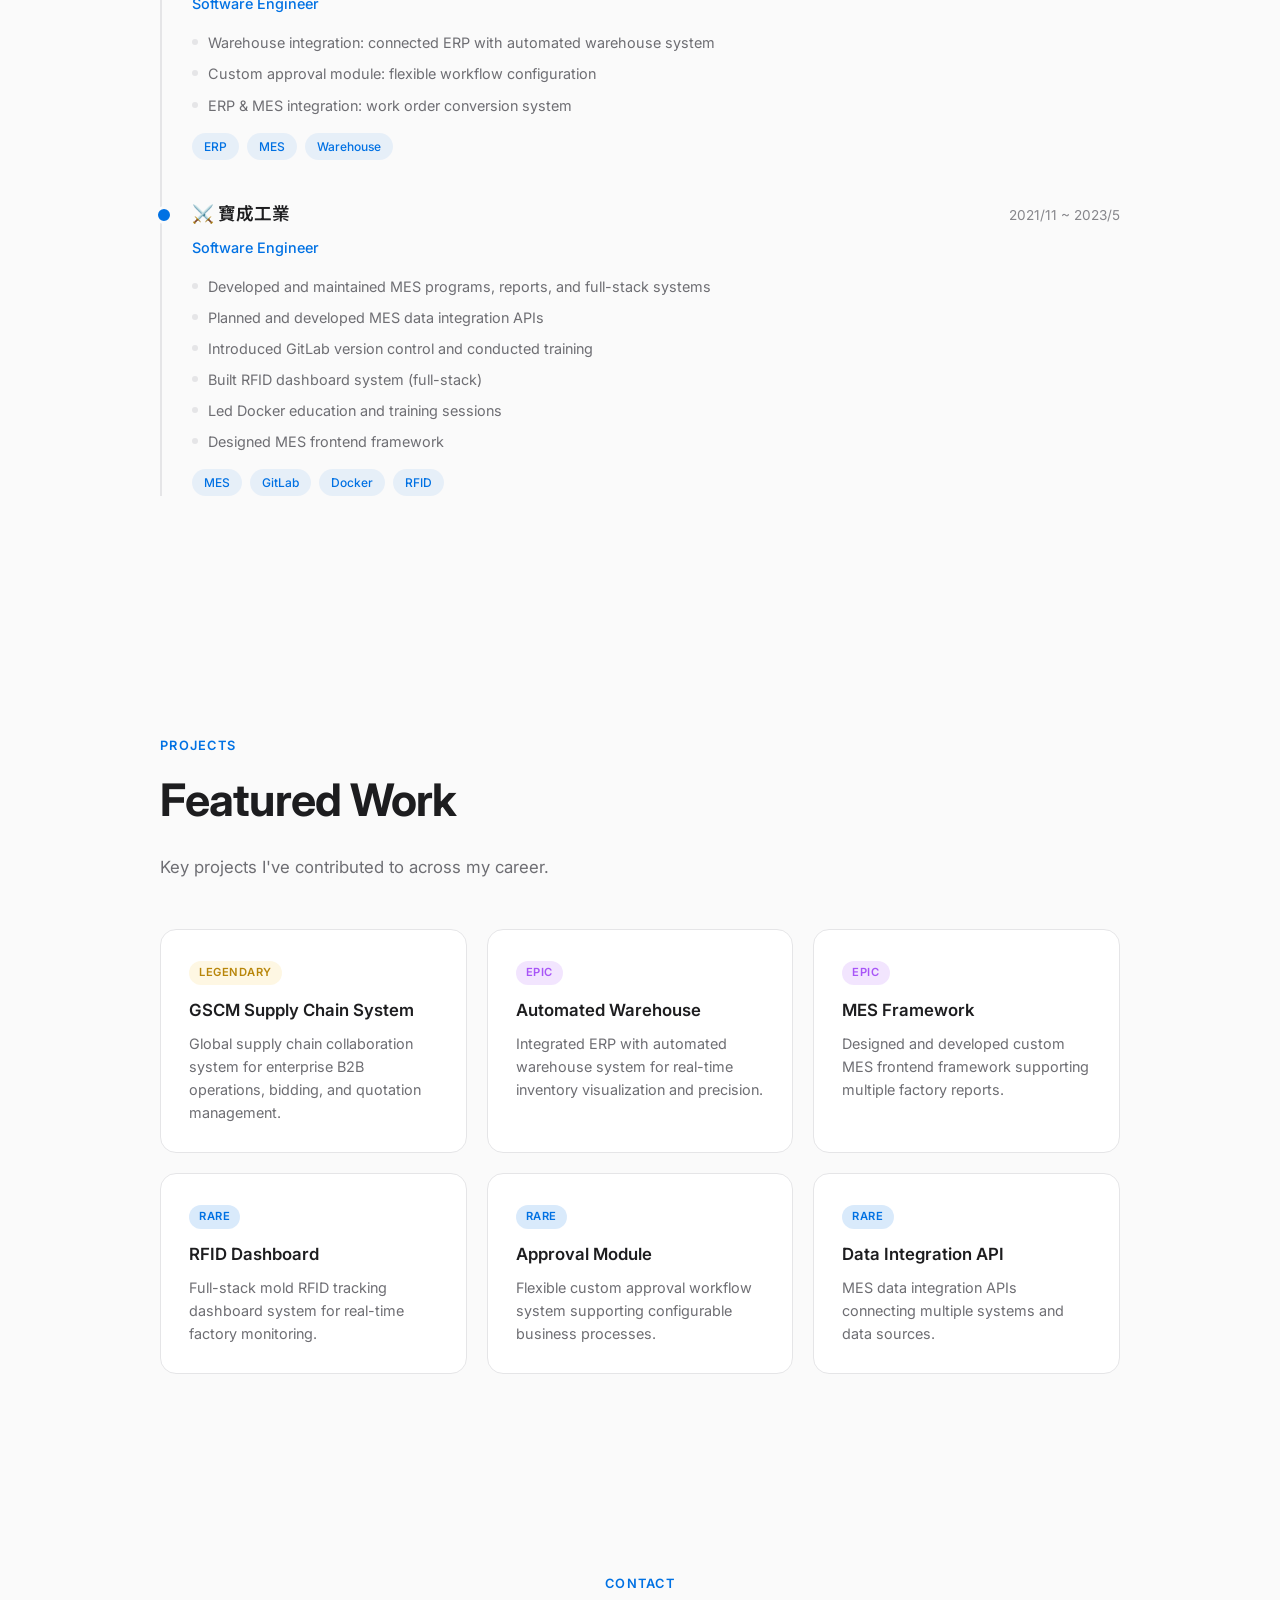
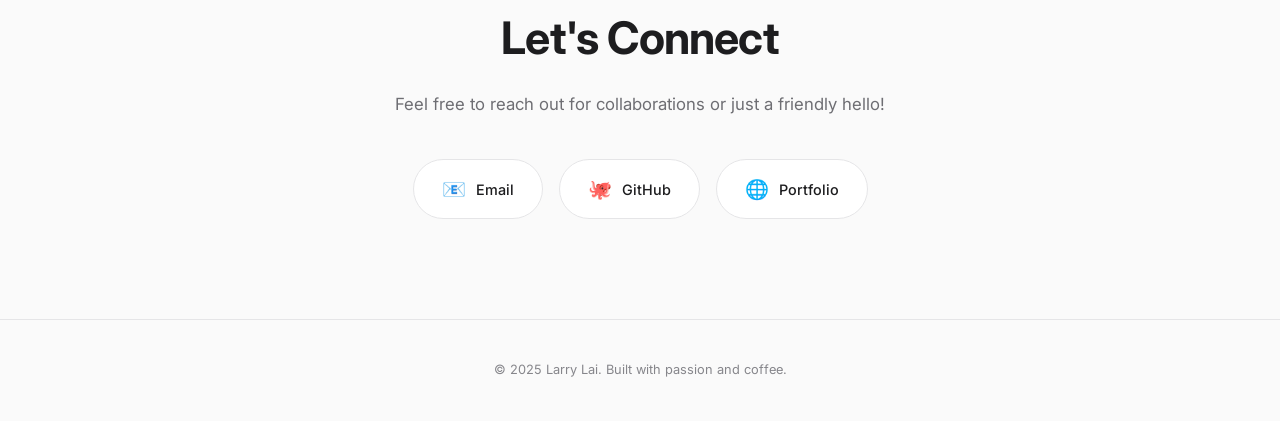
==== commit 0e99d5a5: "Redesign: minimalist modern style with clean typography" ====
--- a/index.html
+++ b/index.html
@@ -3,555 +3,427 @@
 <head>
     <meta charset="UTF-8">
     <meta name="viewport" content="width=device-width, initial-scale=1.0">
-    <title>Larry Lai | Full-Stack Wizard</title>
-    <link href="https://fonts.googleapis.com/css2?family=Press+Start+2P&family=VT323&family=Noto+Sans+TC:wght@400;700&display=swap" rel="stylesheet">
+    <title>Larry Lai | Software Engineer</title>
+    <link rel="preconnect" href="https://fonts.googleapis.com">
+    <link href="https://fonts.googleapis.com/css2?family=Inter:wght@300;400;500;600;700&family=Noto+Sans+TC:wght@300;400;500;700&display=swap" rel="stylesheet">
     <style>
         *{margin:0;padding:0;box-sizing:border-box}
-        :root{--gold:#f5c842;--pixel-green:#00ff41;--pixel-blue:#00d4ff;--pixel-red:#ff4757;--pixel-purple:#a855f7;--pixel-orange:#ff9f43;--dark-bg:#0a0a1a;--panel-bg:#111127;--panel-border:#2a2a4a}
-        body{background-color:var(--dark-bg);color:#e0e0e0;font-family:'VT323','Noto Sans TC',monospace;overflow-x:hidden}
-        #starfield{position:fixed;top:0;left:0;width:100%;height:100%;z-index:0;pointer-events:none}
-        .scanlines{position:fixed;top:0;left:0;width:100%;height:100%;background:repeating-linear-gradient(0deg,rgba(0,0,0,0.12) 0px,rgba(0,0,0,0.12) 1px,transparent 1px,transparent 3px);z-index:9999;pointer-events:none}
-        .container{max-width:1100px;margin:0 auto;padding:20px;position:relative;z-index:1}
-
-        .loading-screen{position:fixed;top:0;left:0;width:100%;height:100%;background:var(--dark-bg);z-index:10000;display:flex;flex-direction:column;align-items:center;justify-content:center;transition:opacity 0.6s}
-        .loading-screen.hidden{opacity:0;pointer-events:none}
-        .loading-text{font-family:'Press Start 2P',cursive;font-size:0.7rem;color:var(--gold);margin-bottom:20px}
-        .loading-bar{width:300px;height:20px;border:2px solid var(--gold);padding:3px}
-        .loading-bar-fill{height:100%;background:var(--gold);width:0%;transition:width 0.3s}
-        .loading-percent{font-family:'Press Start 2P',cursive;font-size:0.5rem;color:#888;margin-top:10px}
-
-        .title-screen{text-align:center;padding:60px 20px 40px}
-        .title-screen h1{font-family:'Press Start 2P',cursive;font-size:2.2rem;color:var(--gold);text-shadow:3px 3px 0 #b8860b,0 0 20px rgba(245,200,66,0.5);animation:titleGlow 2s ease-in-out infinite alternate;margin-bottom:10px;line-height:1.6}
-        @keyframes titleGlow{from{text-shadow:3px 3px 0 #b8860b,0 0 20px rgba(245,200,66,0.3)}to{text-shadow:3px 3px 0 #b8860b,0 0 40px rgba(245,200,66,0.8)}}
-        .title-screen .subtitle{font-family:'Press Start 2P',cursive;font-size:0.85rem;color:var(--pixel-blue);margin-bottom:20px;animation:blink 1.2s step-end infinite}
-        @keyframes blink{50%{opacity:0}}
-        .title-screen .real-name{font-family:'Noto Sans TC',sans-serif;font-size:1.8rem;color:#ccc;margin-bottom:5px}
-        .title-screen .info-line{font-size:1.2rem;color:#888;margin-bottom:25px}
-        .class-badge{display:inline-block;background:linear-gradient(135deg,#1a1a3e,#2a2a5e);border:2px solid var(--gold);padding:10px 30px;font-family:'Press Start 2P',cursive;font-size:0.7rem;color:var(--gold);text-transform:uppercase;letter-spacing:3px}
-        .class-badge::before,.class-badge::after{content:'\2605';margin:0 10px}
-
-        .panel{background:var(--panel-bg);border:2px solid var(--panel-border);margin-bottom:25px;opacity:0;transform:translateY(30px);transition:opacity 0.6s,transform 0.6s,border-color 0.3s}
-        .panel:hover{border-color:var(--gold)}
-        .panel.visible{opacity:1;transform:translateY(0)}
-        .panel-header{background:linear-gradient(90deg,#1a1a3e,#2a2a5e,#1a1a3e);padding:12px 20px;border-bottom:2px solid var(--panel-border);display:flex;align-items:center;gap:10px}
-        .panel-header h2{font-family:'Press Start 2P',cursive;font-size:0.75rem;color:var(--gold);text-transform:uppercase;letter-spacing:2px}
-        .panel-header .icon{font-size:1.2rem}
-        .panel-body{padding:25px}
-
-        .dialogue-box{background:var(--panel-bg);border:2px solid var(--panel-border);padding:20px 25px;position:relative;margin:30px 0}
-        .dialogue-box::before{content:'\1F4AC';position:absolute;top:-15px;left:20px;font-size:1.5rem;background:var(--dark-bg);padding:0 5px}
-        .dialogue-text{font-size:1.3rem;line-height:1.6;color:#ccc;font-family:'Noto Sans TC',sans-serif}
-        .dialogue-text .highlight{color:var(--gold)}
-        .dialogue-cursor{display:inline-block;width:10px;height:18px;background:var(--gold);animation:cursorBlink 0.8s step-end infinite;vertical-align:text-bottom;margin-left:2px}
-        @keyframes cursorBlink{50%{opacity:0}}
-
-        .character-sheet{display:grid;grid-template-columns:200px 1fr;gap:30px;align-items:start}
-        .avatar-frame{text-align:center}
-        .avatar{width:160px;height:160px;border:3px solid var(--gold);background:#1a1a3e;display:flex;align-items:center;justify-content:center;font-size:5rem;position:relative;overflow:hidden;margin-bottom:10px}
-        .avatar::after{content:'';position:absolute;top:-50%;left:-50%;width:200%;height:200%;background:conic-gradient(from 0deg,transparent 0%,rgba(245,200,66,0.1) 10%,transparent 20%);animation:avatarShine 4s linear infinite}
-        @keyframes avatarShine{from{transform:rotate(0deg)}to{transform:rotate(360deg)}}
-        .level-badge{font-family:'Press Start 2P',cursive;font-size:0.6rem;color:var(--pixel-green);margin-top:5px}
-        .char-info{display:flex;flex-direction:column;gap:15px}
-        .char-name{font-family:'Press Start 2P',cursive;font-size:1.3rem;color:var(--gold)}
-        .char-title{color:var(--pixel-purple);font-size:1.3rem;margin-top:5px}
-        .char-quote{color:#888;font-style:italic;margin-top:10px;font-family:'Noto Sans TC',sans-serif}
-        .bar-container{margin:5px 0}
-        .bar-label{font-family:'Press Start 2P',cursive;font-size:0.55rem;margin-bottom:4px;display:flex;justify-content:space-between}
-        .bar-label .stat-name{color:var(--pixel-red)}
-        .bar-label .stat-name.mp{color:var(--pixel-blue)}
-        .bar-label .stat-name.xp{color:var(--pixel-green)}
-        .bar-label .stat-value{color:#fff}
-        .bar{height:18px;background:#1a1a2e;border:2px solid #333;overflow:hidden}
-        .bar-fill{height:100%;width:0%;transition:width 1.5s ease-out;position:relative}
-        .bar-fill.hp{background:linear-gradient(180deg,#ff4757,#c0392b);box-shadow:0 0 10px rgba(255,71,87,0.5)}
-        .bar-fill.mp{background:linear-gradient(180deg,#00d4ff,#0984e3);box-shadow:0 0 10px rgba(0,212,255,0.5)}
-        .bar-fill.xp{background:linear-gradient(180deg,#00ff41,#00b894);box-shadow:0 0 10px rgba(0,255,65,0.5)}
-        .bar-fill::after{content:'';position:absolute;top:0;left:0;right:0;height:40%;background:rgba(255,255,255,0.15)}
-
-        .stats-grid{display:grid;grid-template-columns:repeat(auto-fit,minmax(200px,1fr));gap:12px}
-        .stat-item{background:rgba(26,26,62,0.6);border:1px solid #2a2a4a;padding:12px 15px;display:flex;align-items:center;gap:12px;transition:all 0.3s}
-        .stat-item:hover{border-color:var(--pixel-blue);background:rgba(0,212,255,0.05);transform:translateX(5px)}
-        .stat-icon{font-size:1.5rem;width:40px;text-align:center}
-        .stat-details{flex:1}
-        .stat-name-label{font-family:'Press Start 2P',cursive;font-size:0.5rem;color:#888;margin-bottom:4px}
-        .stat-value-label{font-size:1.4rem;color:#fff}
-        .stat-bar-mini{height:4px;background:#1a1a2e;margin-top:5px}
-        .stat-bar-fill{height:100%;background:var(--pixel-blue);width:0%;transition:width 1.5s ease-out}
-
-        .skill-tree{display:grid;grid-template-columns:repeat(auto-fit,minmax(130px,1fr));gap:15px}
-        .skill-node{text-align:center;padding:20px 10px;background:rgba(26,26,62,0.4);border:2px solid #2a2a4a;transition:all 0.3s;cursor:pointer;position:relative}
-        .skill-node:hover{border-color:var(--gold);transform:translateY(-5px);box-shadow:0 5px 20px rgba(245,200,66,0.2)}
-        .skill-node:hover .skill-popup{opacity:1;transform:translateX(-50%) translateY(-5px);pointer-events:auto}
-        .skill-node.expanded{border-color:var(--pixel-green);background:rgba(0,255,65,0.05)}
-        .skill-emoji{font-size:2.5rem;margin-bottom:10px;display:block}
-        .skill-name{font-family:'Press Start 2P',cursive;font-size:0.5rem;color:#fff;margin-bottom:8px}
-        .skill-level{font-size:1rem;color:var(--pixel-green)}
-        .skill-stars{color:var(--gold);font-size:0.9rem;margin-top:5px;letter-spacing:2px}
-        .skill-popup{position:absolute;bottom:100%;left:50%;transform:translateX(-50%);background:#1a1a3e;border:1px solid var(--gold);padding:8px 12px;font-size:1rem;white-space:nowrap;opacity:0;pointer-events:none;transition:all 0.3s;z-index:10}
-        .skill-detail{display:none;margin-top:10px;text-align:left;font-size:1rem;color:#aaa;font-family:'Noto Sans TC',sans-serif;line-height:1.4}
-        .skill-node.expanded .skill-detail{display:block}
-
-        .quest-list{display:flex;flex-direction:column;gap:15px}
-        .quest-item{background:rgba(26,26,62,0.4);border-left:3px solid var(--pixel-green);padding:15px 20px;position:relative;transition:all 0.3s;cursor:pointer}
-        .quest-item:hover{border-left-color:var(--gold);background:rgba(26,26,62,0.7);transform:translateX(5px)}
-        .quest-item::before{content:'\2705';position:absolute;top:15px;right:15px}
-        .quest-header{display:flex;justify-content:space-between;align-items:flex-start;margin-bottom:8px;flex-wrap:wrap;gap:5px}
-        .quest-title{font-family:'Press Start 2P',cursive;font-size:0.65rem;color:var(--gold)}
-        .quest-company{font-family:'Press Start 2P',cursive;font-size:0.5rem;color:var(--pixel-purple);background:rgba(168,85,247,0.15);padding:3px 8px}
-        .quest-period{font-size:1.1rem;color:#666}
-        .quest-desc{font-size:1.15rem;color:#aaa;line-height:1.5;font-family:'Noto Sans TC',sans-serif}
-        .quest-rewards{margin-top:10px;display:flex;gap:8px;flex-wrap:wrap}
-        .reward-tag{font-family:'Press Start 2P',cursive;font-size:0.45rem;padding:3px 8px;border:1px solid;text-transform:uppercase}
-        .reward-tag.skill{border-color:var(--pixel-blue);color:var(--pixel-blue)}
-        .reward-tag.tool{border-color:var(--pixel-green);color:var(--pixel-green)}
-        .reward-tag.lang{border-color:var(--pixel-orange);color:var(--pixel-orange)}
-
-        .inventory-grid{display:grid;grid-template-columns:repeat(auto-fit,minmax(280px,1fr));gap:15px}
-        .inventory-slot{background:rgba(26,26,62,0.4);border:2px solid #2a2a4a;padding:20px;transition:all 0.3s;position:relative;overflow:hidden;cursor:pointer}
-        .inventory-slot:hover{border-color:var(--pixel-purple);box-shadow:0 0 20px rgba(168,85,247,0.2)}
-        .inventory-slot::after{content:'';position:absolute;top:0;left:-100%;width:100%;height:100%;background:linear-gradient(90deg,transparent,rgba(168,85,247,0.05),transparent);transition:left 0.5s}
-        .inventory-slot:hover::after{left:100%}
-        .item-icon{font-size:2rem;margin-bottom:10px}
-        .item-rarity{font-family:'Press Start 2P',cursive;font-size:0.45rem;padding:2px 8px;display:inline-block;margin-bottom:8px;text-transform:uppercase}
-        .rarity-common{background:rgba(150,150,150,0.3);color:#aaa;border:1px solid #666}
-        .rarity-rare{background:rgba(0,212,255,0.15);color:var(--pixel-blue);border:1px solid var(--pixel-blue)}
-        .rarity-epic{background:rgba(168,85,247,0.15);color:var(--pixel-purple);border:1px solid var(--pixel-purple)}
-        .rarity-legendary{background:rgba(245,200,66,0.15);color:var(--gold);border:1px solid var(--gold)}
-        .item-name{font-family:'Press Start 2P',cursive;font-size:0.6rem;color:#fff;margin-bottom:8px;line-height:1.6}
-        .item-desc{font-size:1.15rem;color:#888;line-height:1.4;font-family:'Noto Sans TC',sans-serif}
-        .item-stats{margin-top:12px;display:flex;gap:10px;flex-wrap:wrap}
-        .item-stat{font-family:'Press Start 2P',cursive;font-size:0.4rem;color:var(--pixel-green)}
-
-        .achievement-grid{display:grid;grid-template-columns:repeat(auto-fit,minmax(250px,1fr));gap:12px}
-        .achievement{display:flex;align-items:center;gap:15px;padding:15px;background:rgba(26,26,62,0.4);border:1px solid #2a2a4a;transition:all 0.3s;cursor:pointer}
-        .achievement:hover{border-color:var(--gold);background:rgba(245,200,66,0.05);transform:scale(1.02)}
-        .achievement.unlocked{border-color:var(--pixel-green)}
-        .achievement-icon{font-size:2rem;width:50px;text-align:center;flex-shrink:0}
-        .achievement-info{flex:1}
-        .achievement-name{font-family:'Press Start 2P',cursive;font-size:0.5rem;color:var(--gold);margin-bottom:5px}
-        .achievement-desc{font-size:1.1rem;color:#888;font-family:'Noto Sans TC',sans-serif}
-
-        .teleport-links{display:flex;gap:15px;flex-wrap:wrap;justify-content:center}
-        .teleport-btn{font-family:'Press Start 2P',cursive;font-size:0.55rem;padding:15px 25px;background:transparent;border:2px solid var(--panel-border);color:#fff;cursor:pointer;transition:all 0.3s;text-decoration:none;display:flex;align-items:center;gap:10px}
-        .teleport-btn:hover{border-color:var(--gold);color:var(--gold);transform:translateY(-3px);box-shadow:0 5px 20px rgba(245,200,66,0.2)}
-        .teleport-btn .btn-icon{font-size:1.2rem}
-
-        .game-footer{text-align:center;padding:40px 20px;border-top:1px solid var(--panel-border);margin-top:40px}
-        .footer-text{font-family:'Press Start 2P',cursive;font-size:0.5rem;color:#444;line-height:2.5}
-        .footer-text .heart{color:var(--pixel-red);display:inline-block;animation:heartbeat 1.5s ease-in-out infinite}
-        @keyframes heartbeat{0%,100%{transform:scale(1)}50%{transform:scale(1.2)}}
-
-        .particle{position:fixed;pointer-events:none;font-size:1rem;z-index:0;animation:floatUp linear forwards;opacity:0.5}
-        @keyframes floatUp{0%{transform:translateY(100vh) rotate(0deg);opacity:0.5}100%{transform:translateY(-10vh) rotate(360deg);opacity:0}}
-
-        .click-particle{position:fixed;pointer-events:none;font-size:1.5rem;z-index:9998;animation:clickBurst 0.8s ease-out forwards}
-        @keyframes clickBurst{0%{transform:scale(1);opacity:1}100%{transform:scale(0) translateY(-50px);opacity:0}}
-
-        .counter-section{display:grid;grid-template-columns:repeat(auto-fit,minmax(150px,1fr));gap:15px;margin-top:20px}
-        .counter-item{text-align:center;padding:20px;background:rgba(26,26,62,0.4);border:1px solid #2a2a4a}
-        .counter-value{font-family:'Press Start 2P',cursive;font-size:1.8rem;color:var(--gold);margin-bottom:5px}
-        .counter-label{font-size:1rem;color:#888;font-family:'Noto Sans TC',sans-serif}
-
-        .theme-toggle{position:fixed;top:20px;right:20px;z-index:10001;background:var(--panel-bg);border:2px solid var(--panel-border);padding:10px;cursor:pointer;font-size:1.2rem;transition:all 0.3s;border-radius:50%;width:45px;height:45px;display:flex;align-items:center;justify-content:center}
-        .theme-toggle:hover{border-color:var(--gold);transform:rotate(180deg)}
-
-        .back-to-top{position:fixed;bottom:20px;right:20px;z-index:10001;background:var(--panel-bg);border:2px solid var(--panel-border);padding:10px;cursor:pointer;font-size:1.2rem;transition:all 0.3s;opacity:0;pointer-events:none;border-radius:50%;width:45px;height:45px;display:flex;align-items:center;justify-content:center}
-        .back-to-top.visible{opacity:1;pointer-events:auto}
-        .back-to-top:hover{border-color:var(--gold);transform:translateY(-3px)}
-
-        .mini-game-overlay{position:fixed;top:0;left:0;width:100%;height:100%;background:rgba(0,0,0,0.9);z-index:10002;display:none;align-items:center;justify-content:center;flex-direction:column}
-        .mini-game-overlay.active{display:flex}
-        .mini-game-title{font-family:'Press Start 2P',cursive;font-size:1rem;color:var(--gold);margin-bottom:20px}
-        .mini-game-score{font-family:'Press Start 2P',cursive;font-size:0.7rem;color:var(--pixel-green);margin-bottom:15px}
-        .mini-game-canvas{border:2px solid var(--gold);background:#111}
-        .mini-game-close{font-family:'Press Start 2P',cursive;font-size:0.5rem;color:#888;cursor:pointer;margin-top:15px;padding:10px;border:1px solid #444;background:transparent}
-        .mini-game-close:hover{color:var(--gold);border-color:var(--gold)}
-
-        @media(max-width:768px){.title-screen h1{font-size:1.3rem}.character-sheet{grid-template-columns:1fr;justify-items:center;text-align:center}.char-info{align-items:center}.stats-grid{grid-template-columns:1fr}.inventory-grid{grid-template-columns:1fr}.achievement-grid{grid-template-columns:1fr}.skill-tree{grid-template-columns:repeat(3,1fr)}.counter-section{grid-template-columns:repeat(2,1fr)}}
+        :root{
+            --bg:#fafafa;--bg2:#fff;--text:#1d1d1f;--text2:#6e6e73;--text3:#86868b;
+            --accent:#0071e3;--accent2:#147ce5;--border:#e5e5e7;
+            --card-bg:rgba(255,255,255,0.8);--glass:rgba(255,255,255,0.72);
+        }
+        [data-theme="dark"]{
+            --bg:#000;--bg2:#1d1d1f;--text:#f5f5f7;--text2:#a1a1a6;--text3:#86868b;
+            --accent:#2997ff;--accent2:#40a9ff;--border:#424245;
+            --card-bg:rgba(29,29,31,0.8);--glass:rgba(29,29,31,0.72);
+        }
+        html{scroll-behavior:smooth}
+        body{background:var(--bg);color:var(--text);font-family:'Inter','Noto Sans TC',-apple-system,BlinkMacSystemFont,sans-serif;line-height:1.6;transition:background 0.4s,color 0.4s}
+
+        /* ===== NAV ===== */
+        nav{position:fixed;top:0;left:0;right:0;z-index:1000;background:var(--glass);backdrop-filter:blur(20px);-webkit-backdrop-filter:blur(20px);border-bottom:1px solid var(--border);transition:all 0.3s}
+        nav.scrolled{box-shadow:0 1px 10px rgba(0,0,0,0.08)}
+        .nav-inner{max-width:1000px;margin:0 auto;padding:0 24px;height:52px;display:flex;align-items:center;justify-content:space-between}
+        .nav-logo{font-weight:700;font-size:1.1rem;color:var(--text);text-decoration:none;letter-spacing:-0.02em}
+        .nav-links{display:flex;gap:28px;align-items:center}
+        .nav-links a{font-size:0.85rem;color:var(--text2);text-decoration:none;transition:color 0.2s;font-weight:400}
+        .nav-links a:hover{color:var(--text)}
+        .theme-btn{width:36px;height:36px;border-radius:50%;border:1px solid var(--border);background:var(--bg2);cursor:pointer;display:flex;align-items:center;justify-content:center;font-size:1rem;transition:all 0.3s}
+        .theme-btn:hover{transform:scale(1.1);border-color:var(--accent)}
+
+        /* ===== HERO ===== */
+        .hero{min-height:100vh;display:flex;flex-direction:column;align-items:center;justify-content:center;text-align:center;padding:120px 24px 80px}
+        .hero-avatar{width:120px;height:120px;border-radius:50%;background:linear-gradient(135deg,var(--accent),#a855f7);display:flex;align-items:center;justify-content:center;font-size:3rem;margin-bottom:24px;animation:fadeInUp 0.8s ease}
+        .hero h1{font-size:clamp(2.5rem,6vw,4rem);font-weight:700;letter-spacing:-0.03em;margin-bottom:8px;animation:fadeInUp 0.8s ease 0.1s both}
+        .hero .subtitle{font-size:clamp(1rem,2.5vw,1.5rem);color:var(--text2);font-weight:300;margin-bottom:12px;animation:fadeInUp 0.8s ease 0.2s both}
+        .hero .tagline{font-size:1rem;color:var(--text3);max-width:500px;animation:fadeInUp 0.8s ease 0.3s both}
+        .hero-cta{margin-top:32px;display:flex;gap:12px;animation:fadeInUp 0.8s ease 0.4s both}
+        .btn{padding:12px 28px;border-radius:980px;font-size:0.9rem;font-weight:500;text-decoration:none;transition:all 0.3s;cursor:pointer;border:none}
+        .btn-primary{background:var(--accent);color:#fff}
+        .btn-primary:hover{background:var(--accent2);transform:scale(1.04)}
+        .btn-secondary{background:transparent;color:var(--accent);border:1px solid var(--border)}
+        .btn-secondary:hover{border-color:var(--accent);background:rgba(0,113,227,0.05)}
+
+        /* ===== SECTIONS ===== */
+        section{padding:100px 24px}
+        .section-inner{max-width:960px;margin:0 auto}
+        .section-label{font-size:0.8rem;font-weight:600;color:var(--accent);text-transform:uppercase;letter-spacing:0.1em;margin-bottom:8px}
+        .section-title{font-size:clamp(1.8rem,4vw,2.8rem);font-weight:700;letter-spacing:-0.02em;margin-bottom:16px}
+        .section-desc{font-size:1.05rem;color:var(--text2);max-width:600px;line-height:1.7}
+
+        /* ===== ABOUT ===== */
+        .about-grid{display:grid;grid-template-columns:1fr 1fr;gap:60px;margin-top:48px;align-items:start}
+        .about-text{font-size:1rem;color:var(--text2);line-height:1.8}
+        .about-info{display:flex;flex-direction:column;gap:16px}
+        .info-card{background:var(--bg2);border:1px solid var(--border);border-radius:16px;padding:20px 24px;transition:all 0.3s}
+        .info-card:hover{transform:translateY(-2px);box-shadow:0 8px 30px rgba(0,0,0,0.06)}
+        .info-card .label{font-size:0.75rem;color:var(--text3);text-transform:uppercase;letter-spacing:0.08em;margin-bottom:4px}
+        .info-card .value{font-size:1rem;font-weight:500}
+
+        /* ===== STATS ===== */
+        .stats-row{display:grid;grid-template-columns:repeat(4,1fr);gap:20px;margin-top:48px}
+        .stat-card{text-align:center;padding:32px 16px;background:var(--bg2);border:1px solid var(--border);border-radius:16px;transition:all 0.3s}
+        .stat-card:hover{transform:translateY(-4px);box-shadow:0 12px 40px rgba(0,0,0,0.06)}
+        .stat-number{font-size:2.5rem;font-weight:700;color:var(--accent);letter-spacing:-0.03em}
+        .stat-label{font-size:0.85rem;color:var(--text2);margin-top:4px}
+
+        /* ===== SKILLS ===== */
+        .skills-grid{display:grid;grid-template-columns:repeat(auto-fill,minmax(200px,1fr));gap:16px;margin-top:48px}
+        .skill-card{padding:24px;background:var(--bg2);border:1px solid var(--border);border-radius:16px;transition:all 0.3s;cursor:default}
+        .skill-card:hover{transform:translateY(-3px);box-shadow:0 8px 30px rgba(0,0,0,0.06);border-color:var(--accent)}
+        .skill-card .icon{font-size:2rem;margin-bottom:12px}
+        .skill-card .name{font-size:0.95rem;font-weight:600;margin-bottom:4px}
+        .skill-card .level{font-size:0.8rem;color:var(--accent);font-weight:500}
+        .skill-card .detail{font-size:0.8rem;color:var(--text3);margin-top:8px;line-height:1.5;display:none}
+        .skill-card.expanded .detail{display:block}
+
+        /* ===== EXPERIENCE ===== */
+        .timeline{margin-top:48px;position:relative;padding-left:32px}
+        .timeline::before{content:'';position:absolute;left:0;top:0;bottom:0;width:2px;background:var(--border)}
+        .timeline-item{position:relative;margin-bottom:40px;opacity:0;transform:translateY(20px);transition:all 0.6s ease}
+        .timeline-item.visible{opacity:1;transform:translateY(0)}
+        .timeline-item::before{content:'';position:absolute;left:-37px;top:6px;width:12px;height:12px;border-radius:50%;background:var(--accent);border:3px solid var(--bg)}
+        .timeline-item.current::before{background:#34c759;box-shadow:0 0 0 4px rgba(52,199,89,0.2)}
+        .timeline-header{display:flex;justify-content:space-between;align-items:baseline;flex-wrap:wrap;gap:8px;margin-bottom:8px}
+        .timeline-title{font-size:1.1rem;font-weight:600}
+        .timeline-period{font-size:0.85rem;color:var(--text3)}
+        .timeline-company{font-size:0.9rem;color:var(--accent);font-weight:500;margin-bottom:12px}
+        .timeline-tasks{list-style:none}
+        .timeline-tasks li{font-size:0.9rem;color:var(--text2);padding:4px 0;padding-left:16px;position:relative;line-height:1.6}
+        .timeline-tasks li::before{content:'';position:absolute;left:0;top:12px;width:6px;height:6px;border-radius:50%;background:var(--border)}
+        .timeline-tags{display:flex;gap:8px;margin-top:12px;flex-wrap:wrap}
+        .tag{font-size:0.75rem;padding:4px 12px;border-radius:980px;background:rgba(0,113,227,0.08);color:var(--accent);font-weight:500}
+
+        /* ===== PROJECTS ===== */
+        .projects-grid{display:grid;grid-template-columns:repeat(auto-fill,minmax(280px,1fr));gap:20px;margin-top:48px}
+        .project-card{background:var(--bg2);border:1px solid var(--border);border-radius:16px;padding:28px;transition:all 0.3s;cursor:default}
+        .project-card:hover{transform:translateY(-4px);box-shadow:0 12px 40px rgba(0,0,0,0.06)}
+        .project-card .rarity{display:inline-block;font-size:0.7rem;font-weight:600;text-transform:uppercase;letter-spacing:0.05em;padding:3px 10px;border-radius:980px;margin-bottom:12px}
+        .rarity-legendary{background:rgba(245,200,66,0.15);color:#b8860b}
+        .rarity-epic{background:rgba(168,85,247,0.15);color:#a855f7}
+        .rarity-rare{background:rgba(0,113,227,0.15);color:var(--accent)}
+        .project-card h3{font-size:1.05rem;font-weight:600;margin-bottom:8px}
+        .project-card p{font-size:0.9rem;color:var(--text2);line-height:1.6}
+
+        /* ===== CONTACT ===== */
+        .contact-section{text-align:center}
+        .contact-links{display:flex;gap:16px;justify-content:center;margin-top:40px;flex-wrap:wrap}
+        .contact-link{display:flex;align-items:center;gap:10px;padding:14px 28px;background:var(--bg2);border:1px solid var(--border);border-radius:980px;text-decoration:none;color:var(--text);font-size:0.9rem;font-weight:500;transition:all 0.3s}
+        .contact-link:hover{border-color:var(--accent);color:var(--accent);transform:translateY(-2px);box-shadow:0 6px 20px rgba(0,0,0,0.06)}
+        .contact-link .icon{font-size:1.2rem}
+
+        /* ===== FOOTER ===== */
+        footer{text-align:center;padding:40px 24px;border-top:1px solid var(--border);color:var(--text3);font-size:0.8rem}
+
+        /* ===== CLICK EFFECT ===== */
+        .click-dot{position:fixed;pointer-events:none;width:8px;height:8px;border-radius:50%;background:var(--accent);opacity:0;z-index:9999;animation:dotBurst 0.6s ease-out forwards}
+        @keyframes dotBurst{0%{transform:scale(1);opacity:0.6}100%{transform:scale(0);opacity:0}}
+
+        /* ===== ANIMATIONS ===== */
+        @keyframes fadeInUp{from{opacity:0;transform:translateY(30px)}to{opacity:1;transform:translateY(0)}}
+        .fade-in{opacity:0;transform:translateY(30px);transition:all 0.6s ease}
+        .fade-in.visible{opacity:1;transform:translateY(0)}
+
+        /* ===== RESPONSIVE ===== */
+        @media(max-width:768px){
+            .nav-links{display:none}
+            .about-grid{grid-template-columns:1fr;gap:32px}
+            .stats-row{grid-template-columns:repeat(2,1fr)}
+            .skills-grid{grid-template-columns:repeat(2,1fr)}
+            .projects-grid{grid-template-columns:1fr}
+            section{padding:60px 20px}
+        }
+        @media(max-width:480px){
+            .stats-row{grid-template-columns:1fr 1fr}
+            .skills-grid{grid-template-columns:1fr}
+        }
     </style>
 </head>
 <body>
 
-<div class="loading-screen" id="loadingScreen">
-    <div class="loading-text">LOADING QUEST DATA...</div>
-    <div class="loading-bar"><div class="loading-bar-fill" id="loadingBar"></div></div>
-    <div class="loading-percent" id="loadingPercent">0%</div>
-</div>
-
-<button class="theme-toggle" id="themeToggle" title="Toggle Theme">&#x1F319;</button>
-<button class="back-to-top" id="backToTop" title="Back to Top">&#x2B06;&#xFE0F;</button>
-
-<div class="scanlines"></div>
-<canvas id="starfield"></canvas>
-
-<div class="container">
-
-    <div class="title-screen">
-        <h1>LARRY LAI</h1>
-        <div class="real-name">&#x8CFD;&#x5F6D;&#x5EF7;</div>
-        <div class="subtitle">PRESS START TO CONTINUE</div>
-        <div class="info-line">33 &#x6B72; / &#x5168;&#x7AEF;&#x8EDF;&#x9AD4;&#x5DE5;&#x7A0B;&#x5EFA;&#x5E2B; / 4+ &#x5E74;</div>
-        <div class="class-badge">Full-Stack Wizard</div>
-    </div>
-
-    <div class="dialogue-box">
-        <div class="dialogue-text" id="dialogueText"></div>
-        <span class="dialogue-cursor"></span>
-    </div>
-
-    <!-- Stats Counter -->
-    <div class="panel" id="panel0">
-        <div class="panel-header"><span class="icon">&#x1F4CA;</span><h2>Adventure Stats</h2></div>
-        <div class="panel-body">
-            <div class="counter-section">
-                <div class="counter-item"><div class="counter-value" data-target="4">0</div><div class="counter-label">Years of Experience</div></div>
-                <div class="counter-item"><div class="counter-value" data-target="3">0</div><div class="counter-label">Companies</div></div>
-                <div class="counter-item"><div class="counter-value" data-target="7">0</div><div class="counter-label">Projects</div></div>
-                <div class="counter-item"><div class="counter-value" data-target="9">0</div><div class="counter-label">Tech Skills</div></div>
-            </div>
-        </div>
-    </div>
-
-    <!-- Character Sheet -->
-    <div class="panel" id="panel1">
-        <div class="panel-header"><span class="icon">&#x1F5E1;&#xFE0F;</span><h2>Character Sheet</h2></div>
-        <div class="panel-body">
-            <div class="character-sheet">
-                <div class="avatar-frame">
-                    <div class="avatar">&#x1F9D9;&#x200D;&#x2642;&#xFE0F;</div>
-                    <div class="level-badge">LV. 99</div>
-                </div>
-                <div class="char-info">
-                    <div>
-                        <div class="char-name">Larry Lai</div>
-                        <div class="char-title">Class: Full-Stack Wizard</div>
-                    </div>
-                    <div class="bar-container">
-                        <div class="bar-label"><span class="stat-name">HP</span><span class="stat-value">&#x221E; / &#x221E;</span></div>
-                        <div class="bar"><div class="bar-fill hp" data-width="100"></div></div>
-                    </div>
-                    <div class="bar-container">
-                        <div class="bar-label"><span class="stat-name mp">MP</span><span class="stat-value">&#x2615; / &#x2615;</span></div>
-                        <div class="bar"><div class="bar-fill mp" data-width="85"></div></div>
-                    </div>
-                    <div class="bar-container">
-                        <div class="bar-label"><span class="stat-name xp">XP</span><span class="stat-value">MAX</span></div>
-                        <div class="bar"><div class="bar-fill xp" data-width="92"></div></div>
-                    </div>
-                    <div class="char-quote">&#x201C;&#x6211;&#x559C;&#x6B61;&#x5718;&#x968A;&#x5408;&#x4F5C;&#xFF0C;&#x4E5F;&#x80FD;&#x7368;&#x7ACB;&#x958B;&#x767C;&#xFF0C;&#x9748;&#x6D3B;&#x9069;&#x61C9;&#x6280;&#x8853;&#x9700;&#x6C42;&#xFF0C;&#x8FFD;&#x6C42;&#x6311;&#x8A25;&#x8207;&#x6210;&#x9577;&#x3002;&#x201D;</div>
-                </div>
-            </div>
-        </div>
-    </div>
-
-    <!-- Attributes -->
-    <div class="panel" id="panel2">
-        <div class="panel-header"><span class="icon">&#x2694;&#xFE0F;</span><h2>Attributes</h2></div>
-        <div class="panel-body">
-            <div class="stats-grid">
-                <div class="stat-item"><div class="stat-icon">&#x1F3D7;&#xFE0F;</div><div class="stat-details"><div class="stat-name-label">BACKEND (.NET/Spring)</div><div class="stat-value-label">92</div><div class="stat-bar-mini"><div class="stat-bar-fill" data-width="92"></div></div></div></div>
-                <div class="stat-item"><div class="stat-icon">&#x1F3A8;</div><div class="stat-details"><div class="stat-name-label">FRONTEND (React/Angular)</div><div class="stat-value-label">88</div><div class="stat-bar-mini"><div class="stat-bar-fill" data-width="88"></div></div></div></div>
-                <div class="stat-item"><div class="stat-icon">&#x1F4E6;</div><div class="stat-details"><div class="stat-name-label">DATABASE (MSSQL/PG)</div><div class="stat-value-label">85</div><div class="stat-bar-mini"><div class="stat-bar-fill" data-width="85"></div></div></div></div>
-                <div class="stat-item"><div class="stat-icon">&#x2699;&#xFE0F;</div><div class="stat-details"><div class="stat-name-label">DEVOPS (Docker/K8s)</div><div class="stat-value-label">78</div><div class="stat-bar-mini"><div class="stat-bar-fill" data-width="78"></div></div></div></div>
-                <div class="stat-item"><div class="stat-icon">&#x1F4CA;</div><div class="stat-details"><div class="stat-name-label">ERP/MES SYSTEM</div><div class="stat-value-label">90</div><div class="stat-bar-mini"><div class="stat-bar-fill" data-width="90"></div></div></div></div>
-                <div class="stat-item"><div class="stat-icon">&#x1F91D;</div><div class="stat-details"><div class="stat-name-label">TEAM COLLABORATION</div><div class="stat-value-label">95</div><div class="stat-bar-mini"><div class="stat-bar-fill" data-width="95"></div></div></div></div>
-            </div>
-        </div>
-    </div>
-
-    <!-- Skill Tree -->
-    <div class="panel" id="panel3">
-        <div class="panel-header"><span class="icon">&#x1F333;</span><h2>Skill Tree</h2></div>
-        <div class="panel-body">
-            <div class="skill-tree">
-                <div class="skill-node" onclick="this.classList.toggle('expanded')">
-                    <span class="skill-popup">+500 Intelligence</span>
-                    <span class="skill-emoji">&#x1F535;</span>
-                    <div class="skill-name">C# / .NET</div>
-                    <div class="skill-level">Master</div>
-                    <div class="skill-stars">&#x2605;&#x2605;&#x2605;&#x2605;&#x2605;</div>
-                    <div class="skill-detail">WebForm, WinForm, Restful API, SignalR, Quartz.NET</div>
-                </div>
-                <div class="skill-node" onclick="this.classList.toggle('expanded')">
-                    <span class="skill-popup">+450 Power</span>
-                    <span class="skill-emoji">&#x269B;&#xFE0F;</span>
-                    <div class="skill-name">React / Next.js</div>
-                    <div class="skill-level">Expert</div>
-                    <div class="skill-stars">&#x2605;&#x2605;&#x2605;&#x2605;&#x2606;</div>
-                    <div class="skill-detail">Next.js, Vite, Hooks, State Management</div>
-                </div>
-                <div class="skill-node" onclick="this.classList.toggle('expanded')">
-                    <span class="skill-popup">+400 Precision</span>
-                    <span class="skill-emoji">&#x1F535;</span>
-                    <div class="skill-name">Angular</div>
-                    <div class="skill-level">Expert</div>
-                    <div class="skill-stars">&#x2605;&#x2605;&#x2605;&#x2605;&#x2606;</div>
-                    <div class="skill-detail">TypeScript, RxJS, Components, Services</div>
-                </div>
-                <div class="skill-node" onclick="this.classList.toggle('expanded')">
-                    <span class="skill-popup">+420 Wisdom</span>
-                    <span class="skill-emoji">&#x1F7E2;</span>
-                    <div class="skill-name">Java / Spring</div>
-                    <div class="skill-level">Advanced</div>
-                    <div class="skill-stars">&#x2605;&#x2605;&#x2605;&#x2605;&#x2606;</div>
-                    <div class="skill-detail">Spring Boot, REST API, Microservices</div>
-                </div>
-                <div class="skill-node" onclick="this.classList.toggle('expanded')">
-                    <span class="skill-popup">+380 Magic</span>
-                    <span class="skill-emoji">&#x1F4DD;</span>
-                    <div class="skill-name">TypeScript</div>
-                    <div class="skill-level">Expert</div>
-                    <div class="skill-stars">&#x2605;&#x2605;&#x2605;&#x2605;&#x2606;</div>
-                    <div class="skill-detail">Strong typing, Interfaces, Generics</div>
-                </div>
-                <div class="skill-node" onclick="this.classList.toggle('expanded')">
-                    <span class="skill-popup">+300 Defense</span>
-                    <span class="skill-emoji">&#x1F5C4;&#xFE0F;</span>
-                    <div class="skill-name">MSSQL / PG</div>
-                    <div class="skill-level">Expert</div>
-                    <div class="skill-stars">&#x2605;&#x2605;&#x2605;&#x2605;&#x2606;</div>
-                    <div class="skill-detail">Stored Procedures, Query Optimization, SSRS</div>
-                </div>
-                <div class="skill-node" onclick="this.classList.toggle('expanded')">
-                    <span class="skill-popup">+320 Spirit</span>
-                    <span class="skill-emoji">&#x1F433;</span>
-                    <div class="skill-name">Docker / K8s</div>
-                    <div class="skill-level">Advanced</div>
-                    <div class="skill-stars">&#x2605;&#x2605;&#x2605;&#x2606;&#x2606;</div>
-                    <div class="skill-detail">k3s, k8s, Caprover, Container Orchestration</div>
-                </div>
-                <div class="skill-node" onclick="this.classList.toggle('expanded')">
-                    <span class="skill-popup">+280 Agility</span>
-                    <span class="skill-emoji">&#x1F4BB;</span>
-                    <div class="skill-name">Git / CI/CD</div>
-                    <div class="skill-level">Advanced</div>
-                    <div class="skill-stars">&#x2605;&#x2605;&#x2605;&#x2606;&#x2606;</div>
-                    <div class="skill-detail">GitHub, GitLab, SVN, Version Control</div>
-                </div>
-            </div>
-        </div>
-    </div>
-
-    <!-- Quest Log -->
-    <div class="panel" id="panel4">
-        <div class="panel-header"><span class="icon">&#x1F4DC;</span><h2>Quest Log</h2></div>
-        <div class="panel-body">
-            <div class="quest-list">
-                <div class="quest-item" onclick="this.classList.toggle('expanded')">
-                    <div class="quest-header"><div class="quest-title">&#x1F3E2; &#x5BF6;&#x6210;&#x5DE5;&#x696D; | &#x8EDF;&#x9AD4;&#x5DE5;&#x7A0B;&#x5E2B;</div><span class="quest-company">NOW</span></div>
-                    <div class="quest-period">2025/7 ~ &#x73FE;&#x5728;</div>
-                    <div class="quest-desc">&#x958B;&#x767C;&#x8207;&#x7DAD;&#x8B77;&#x96C6;&#x5718; GSCM &#x5168;&#x7403;&#x4F9B;&#x61C9;&#x93C8;&#x5354;&#x4F5C;&#x7CFB;&#x7D71;&#xFF0C;&#x8207;&#x5718;&#x968A;&#x6210;&#x54E1;&#x5171;&#x540C;&#x8CA0;&#x8CAC;B2B, &#x6A19;&#x6848;, &#x5831;&#x50F9;&#x7B49;&#x7CFB;&#x7D71;&#x958B;&#x767C;&#x8207;&#x7DAD;&#x904B;&#x5DE5;&#x4F5C;&#x3002;</div>
-                    <div class="quest-rewards"><span class="reward-tag skill">GSCM</span><span class="reward-tag tool">B2B</span><span class="reward-tag lang">Supply Chain</span></div>
-                </div>
-                <div class="quest-item" onclick="this.classList.toggle('expanded')">
-                    <div class="quest-header"><div class="quest-title">&#x1F3D7;&#xFE0F; &#x4E09;&#x4E45;&#x5EFA;&#x6750; | &#x8EDF;&#x9AD4;&#x5DE5;&#x7A0B;&#x5E2B;</div><span class="quest-company">CLEAR</span></div>
-                    <div class="quest-period">2024/6 ~ 2025/4</div>
-                    <div class="quest-desc">&#x7ACB;&#x9AD4;&#x5009;&#x5132;&#x4E32;&#x63A5;&#xFF1A;&#x6574;&#x5408; ERP &#x8207;&#x5009;&#x5132;&#x7CFB;&#x7D71;&#x3002;&#x81EA;&#x5B9A;&#x7FA9;&#x5BE9;&#x6838;&#x6A21;&#x7D44;&#xFF1A;&#x652F;&#x63F4;&#x81EA;&#x8A02;&#x5BE9;&#x6279;&#x6D41;&#x7A0B;&#x3002;ERP &#x8207; MES &#x6574;&#x5408;&#xFF1A;&#x958B;&#x767C;&#x5DE5;&#x55AE;&#x8F49;&#x63DB;&#x529F;&#x80FD;&#x3002;</div>
-                    <div class="quest-rewards"><span class="reward-tag skill">ERP</span><span class="reward-tag tool">MES</span><span class="reward-tag skill">Warehouse</span></div>
-                </div>
-                <div class="quest-item" onclick="this.classList.toggle('expanded')">
-                    <div class="quest-header"><div class="quest-title">&#x2694;&#xFE0F; &#x5BF6;&#x6210;&#x5DE5;&#x696D; | &#x8EDF;&#x9AD4;&#x5DE5;&#x7A0B;&#x5E2B;</div><span class="quest-company">CLEAR</span></div>
-                    <div class="quest-period">2021/11 ~ 2023/5</div>
-                    <div class="quest-desc">&#x958B;&#x767C;&#x8207;&#x7DAD;&#x8B77; MES &#x7A0B;&#x5F0F;&#x3001;&#x5831;&#x8868;&#x3001;&#x524D;&#x5F8C;&#x7AEF;&#x7CFB;&#x7D71;&#x3002;&#x5C0E;&#x5165; GitLab &#x7248;&#x63A7;&#xFF0C;&#x8CA0;&#x8CAC;&#x6559;&#x80B2;&#x8A13;&#x7DF4;&#x3002;&#x958B;&#x767C; RFID &#x770B;&#x677F;&#x7CFB;&#x7D71;&#x3002;Docker &#x6559;&#x80B2;&#x8A13;&#x7DF4;&#x3002;</div>
-                    <div class="quest-rewards"><span class="reward-tag skill">MES</span><span class="reward-tag tool">GitLab</span><span class="reward-tag lang">Docker</span><span class="reward-tag skill">RFID</span></div>
-                </div>
-            </div>
-        </div>
-    </div>
-
-    <!-- Inventory -->
-    <div class="panel" id="panel5">
-        <div class="panel-header"><span class="icon">&#x1F392;</span><h2>Inventory</h2></div>
-        <div class="panel-body">
-            <div class="inventory-grid">
-                <div class="inventory-slot" onclick="this.classList.toggle('expanded')">
-                    <div class="item-icon">&#x1F3ED;</div>
-                    <span class="item-rarity rarity-legendary">Legendary</span>
-                    <div class="item-name">GSCM &#x5168;&#x7403;&#x4F9B;&#x61C9;&#x93C8;&#x7CFB;&#x7D71;</div>
-                    <div class="item-desc">&#x8CA0;&#x8CAC;&#x96C6;&#x5718; B2B, &#x6A19;&#x6848;, &#x5831;&#x50F9;&#x7B49;&#x7CFB;&#x7D71;&#x958B;&#x767C;&#x8207;&#x7DAD;&#x904B;&#xFF0C;&#x670D;&#x52D5;&#x5168;&#x7403;&#x4F9B;&#x61C9;&#x93C8;&#x5354;&#x4F5C;&#x3002;</div>
-                    <div class="item-stats"><span class="item-stat">+500 XP</span><span class="item-stat">+100 Gold</span></div>
-                </div>
-                <div class="inventory-slot" onclick="this.classList.toggle('expanded')">
-                    <div class="item-icon">&#x1F4E6;</div>
-                    <span class="item-rarity rarity-epic">Epic</span>
-                    <div class="item-name">&#x7ACB;&#x9AD4;&#x5009;&#x5132;&#x7BA1;&#x7406;&#x7CFB;&#x7D71;</div>
-                    <div class="item-desc">&#x6574;&#x5408; ERP &#x8207;&#x5009;&#x5132;&#x7CFB;&#x7D71;&#xFF0C;&#x63D0;&#x5347;&#x5009;&#x5132;&#x4F5C;&#x696D;&#x53EF;&#x8996;&#x5316;&#x8207;&#x7CBE;&#x6E96;&#x5EA6;&#x3002;</div>
-                    <div class="item-stats"><span class="item-stat">+350 XP</span><span class="item-stat">+75 Gold</span></div>
-                </div>
-                <div class="inventory-slot" onclick="this.classList.toggle('expanded')">
-                    <div class="item-icon">&#x1F9EA;</div>
-                    <span class="item-rarity rarity-epic">Epic</span>
-                    <div class="item-name">MES &#x5275;&#x65B0;&#x6846;&#x67B6;</div>
-                    <div class="item-desc">&#x898F;&#x5283;&#x8207;&#x958B;&#x767C; MES &#x81EA;&#x88FD;&#x7CFB;&#x7D71;&#x524D;&#x7AEF;&#x6846;&#x67B6;&#xFF0C;&#x652F;&#x63F4;&#x591A;&#x7A2E;&#x5DE5;&#x5EE0;&#x5831;&#x8868;&#x3002;</div>
-                    <div class="item-stats"><span class="item-stat">+300 XP</span><span class="item-stat">+60 Gold</span></div>
-                </div>
-                <div class="inventory-slot" onclick="this.classList.toggle('expanded')">
-                    <div class="item-icon">&#x1F4F1;</div>
-                    <span class="item-rarity rarity-rare">Rare</span>
-                    <div class="item-name">RFID &#x770B;&#x677F;&#x7CFB;&#x7D71;</div>
-                    <div class="item-desc">&#x958B;&#x767C;&#x4E26;&#x7DAD;&#x8B77;&#x6A21;&#x5177; RFID &#x770B;&#x677F;&#x7CFB;&#x7D71;&#xFF0C;&#x6D69;&#x76E4;&#x524D;&#x5F8C;&#x7AEF;&#x3002;</div>
-                    <div class="item-stats"><span class="item-stat">+250 XP</span><span class="item-stat">+50 Gold</span></div>
-                </div>
-            </div>
-        </div>
-    </div>
-
-    <!-- Achievements -->
-    <div class="panel" id="panel6">
-        <div class="panel-header"><span class="icon">&#x1F3C6;</span><h2>Achievements Unlocked</h2></div>
-        <div class="panel-body">
-            <div class="achievement-grid">
-                <div class="achievement unlocked" onclick="this.classList.toggle('unlocked')"><div class="achievement-icon">&#x1F3ED;</div><div class="achievement-info"><div class="achievement-name">ERP Master</div><div class="achievement-desc">Mastered ERP system development across multiple companies</div></div></div>
-                <div class="achievement unlocked" onclick="this.classList.toggle('unlocked')"><div class="achievement-icon">&#x1F4E6;</div><div class="achievement-info"><div class="achievement-name">Warehouse Architect</div><div class="achievement-desc">Built automated warehouse management systems</div></div></div>
-                <div class="achievement unlocked" onclick="this.classList.toggle('unlocked')"><div class="achievement-icon">&#x1F525;</div><div class="achievement-info"><div class="achievement-name">Docker Trainer</div><div class="achievement-desc">Conducted Docker education and training sessions</div></div></div>
-                <div class="achievement unlocked" onclick="this.classList.toggle('unlocked')"><div class="achievement-icon">&#x1F4BB;</div><div class="achievement-info"><div class="achievement-name">Full-Stack Hero</div><div class="achievement-desc">Frontend + Backend + Database + DevOps</div></div></div>
-                <div class="achievement unlocked" onclick="this.classList.toggle('unlocked')"><div class="achievement-icon">&#x1F91D;</div><div class="achievement-info"><div class="achievement-name">Git Pioneer</div><div class="achievement-desc">Introduced GitLab version control to the team</div></div></div>
-                <div class="achievement unlocked" onclick="this.classList.toggle('unlocked')"><div class="achievement-icon">&#x2615;</div><div class="achievement-info"><div class="achievement-name">Caffeine Powered</div><div class="achievement-desc">Fueled by 9999 cups of coffee</div></div></div>
-            </div>
-        </div>
-    </div>
-
-    <!-- Mini Game -->
-    <div class="panel" id="panelGame">
-        <div class="panel-header"><span class="icon">&#x1F3AE;</span><h2>Mini Game</h2></div>
-        <div class="panel-body" style="text-align:center">
-            <div style="margin-bottom:15px;font-family:'Noto Sans TC',sans-serif;color:#888">&#x9EDE;&#x64CA;&#x4E0B;&#x65B9;&#x6309;&#x9215;&#x958B;&#x59CB;&#x5C0F;&#x904A;&#x6232;&#xFF01;</div>
-            <button class="teleport-btn" onclick="startMiniGame()" style="margin:0 auto"><span class="btn-icon">&#x1F3AE;</span><span>START GAME</span></button>
-        </div>
-    </div>
-
-    <!-- Contact -->
-    <div class="panel" id="panel7">
-        <div class="panel-header"><span class="icon">&#x1F300;</span><h2>Teleport Gate</h2></div>
-        <div class="panel-body">
-            <div style="text-align:center;margin-bottom:20px"><div class="dialogue-text" style="font-size:1.2rem;color:#888;font-family:'Noto Sans TC',sans-serif">&#x9078;&#x64C7;&#x4F60;&#x7684;&#x 70B9;&#x9580;&#x5230;&#x5176;&#x4ED6;&#x6B21;&#x5143;&#x627E;&#x5230; Larry Lai...</div></div>
-            <div class="teleport-links">
-                <a href="mailto:larrylai0306@gmail.com" class="teleport-btn"><span class="btn-icon">&#x1F4E7;</span><span>EMAIL</span></a>
-                <a href="https://github.com/larry369" class="teleport-btn" target="_blank"><span class="btn-icon">&#x1F419;</span><span>GITHUB</span></a>
-                <a href="https://github.com/larry369/larry369.github.io" class="teleport-btn" target="_blank"><span class="btn-icon">&#x1F310;</span><span>PORTFOLIO</span></a>
-            </div>
-        </div>
-    </div>
-
-    <div class="game-footer">
-        <div class="footer-text">
-            <div>MADE WITH <span class="heart">&#x2764;</span> AND LOTS OF &#x2615;</div>
-            <div style="margin-top:8px">&copy; 2025 LARRY LAI | ALL RIGHTS RESERVED</div>
-            <div style="margin-top:8px;color:#333">NO BUGS WERE HARMED IN THE MAKING OF THIS WEBSITE</div>
-        </div>
-    </div>
-
-</div>
-
-<!-- Mini Game Overlay -->
-<div class="mini-game-overlay" id="miniGameOverlay">
-    <div class="mini-game-title">&#x2B50; COIN COLLECTOR &#x2B50;</div>
-    <div class="mini-game-score">SCORE: <span id="gameScore">0</span></div>
-    <canvas id="gameCanvas" class="mini-game-canvas" width="400" height="400"></canvas>
-    <button class="mini-game-close" onclick="closeMiniGame()">CLOSE [ESC]</button>
-</div>
+<nav id="navbar">
+    <div class="nav-inner">
+        <a href="#" class="nav-logo">Larry Lai</a>
+        <div class="nav-links">
+            <a href="#about">About</a>
+            <a href="#skills">Skills</a>
+            <a href="#experience">Experience</a>
+            <a href="#projects">Projects</a>
+            <a href="#contact">Contact</a>
+        </div>
+        <button class="theme-btn" id="themeBtn" title="Toggle theme">&#x1F319;</button>
+    </div>
+</nav>
+
+<!-- Hero -->
+<section class="hero">
+    <div class="hero-avatar">&#x1F468;&#x200D;&#x1F4BB;</div>
+    <h1>Larry Lai</h1>
+    <div class="subtitle">Full-Stack Software Engineer</div>
+    <div class="tagline">I build reliable systems and love every challenge along the way.</div>
+    <div class="hero-cta">
+        <a href="#contact" class="btn btn-primary">Get in Touch</a>
+        <a href="#experience" class="btn btn-secondary">View Experience</a>
+    </div>
+</section>
+
+<!-- About -->
+<section id="about">
+    <div class="section-inner fade-in">
+        <div class="section-label">About Me</div>
+        <div class="section-title">Hi, I'm Larry &#x1F44B;</div>
+        <div class="about-grid">
+            <div class="about-text">
+                <p>I'm a full-stack software engineer from Dacun, Changhua, Taiwan. I specialize in ERP and MES system development, with deep experience in supply chain management and manufacturing execution systems.</p>
+                <br>
+                <p>I'm proficient in Angular, React (Next.js), .NET, Spring Boot and other front-end/back-end framework technologies, with end-to-end capability from requirement analysis to implementation. I enjoy teamwork and can also work independently, flexibly adapting to technical needs while pursuing challenges and growth.</p>
+            </div>
+            <div class="about-info">
+                <div class="info-card"><div class="label">Name</div><div class="value">&#x8CFD;&#x5F6D;&#x5EF7; / Larry Lai</div></div>
+                <div class="info-card"><div class="label">Location</div><div class="value">Taiwan &#x1F1F9;&#x1F1FC;</div></div>
+                <div class="info-card"><div class="label">Experience</div><div class="value">4+ Years</div></div>
+                <div class="info-card"><div class="label">Focus</div><div class="value">ERP / MES / Supply Chain</div></div>
+            </div>
+        </div>
+    </div>
+</section>
+
+<!-- Stats -->
+<section style="padding-top:0">
+    <div class="section-inner fade-in">
+        <div class="stats-row">
+            <div class="stat-card"><div class="stat-number" data-target="4">0</div><div class="stat-label">Years Experience</div></div>
+            <div class="stat-card"><div class="stat-number" data-target="3">0</div><div class="stat-label">Companies</div></div>
+            <div class="stat-card"><div class="stat-number" data-target="7">0</div><div class="stat-label">Projects</div></div>
+            <div class="stat-card"><div class="stat-number" data-target="9">0</div><div class="stat-label">Tech Skills</div></div>
+        </div>
+    </div>
+</section>
+
+<!-- Skills -->
+<section id="skills">
+    <div class="section-inner fade-in">
+        <div class="section-label">Skills</div>
+        <div class="section-title">Tech Stack</div>
+        <div class="section-desc">Technologies I work with daily to build robust systems.</div>
+        <div class="skills-grid">
+            <div class="skill-card" onclick="this.classList.toggle('expanded')">
+                <div class="icon">&#x1F535;</div>
+                <div class="name">C# / .NET</div>
+                <div class="level">Expert</div>
+                <div class="detail">WebForm, WinForm, Restful API, SignalR, Quartz.NET</div>
+            </div>
+            <div class="skill-card" onclick="this.classList.toggle('expanded')">
+                <div class="icon">&#x269B;&#xFE0F;</div>
+                <div class="name">React / Next.js</div>
+                <div class="level">Advanced</div>
+                <div class="detail">Next.js, Vite, Hooks, State Management, SSR</div>
+            </div>
+            <div class="skill-card" onclick="this.classList.toggle('expanded')">
+                <div class="icon">&#x1F535;</div>
+                <div class="name">Angular</div>
+                <div class="level">Advanced</div>
+                <div class="detail">TypeScript, RxJS, Components, Services, DI</div>
+            </div>
+            <div class="skill-card" onclick="this.classList.toggle('expanded')">
+                <div class="icon">&#x1F7E2;</div>
+                <div class="name">Java / Spring Boot</div>
+                <div class="level">Advanced</div>
+                <div class="detail">Spring Boot, REST API, Microservices</div>
+            </div>
+            <div class="skill-card" onclick="this.classList.toggle('expanded')">
+                <div class="icon">&#x1F4DD;</div>
+                <div class="name">TypeScript</div>
+                <div class="level">Expert</div>
+                <div class="detail">Strong typing, Interfaces, Generics, Utility Types</div>
+            </div>
+            <div class="skill-card" onclick="this.classList.toggle('expanded')">
+                <div class="icon">&#x1F5C4;&#xFE0F;</div>
+                <div class="name">MSSQL / PostgreSQL</div>
+                <div class="level">Expert</div>
+                <div class="detail">Stored Procedures, Query Optimization, SSRS</div>
+            </div>
+            <div class="skill-card" onclick="this.classList.toggle('expanded')">
+                <div class="icon">&#x1F433;</div>
+                <div class="name">Docker / K8s</div>
+                <div class="level">Intermediate</div>
+                <div class="detail">k3s, k8s, Caprover, Container Orchestration</div>
+            </div>
+            <div class="skill-card" onclick="this.classList.toggle('expanded')">
+                <div class="icon">&#x1F4BB;</div>
+                <div class="name">Git / CI/CD</div>
+                <div class="level">Advanced</div>
+                <div class="detail">GitHub, GitLab, SVN, Version Control</div>
+            </div>
+        </div>
+    </div>
+</section>
+
+<!-- Experience -->
+<section id="experience">
+    <div class="section-inner fade-in">
+        <div class="section-label">Experience</div>
+        <div class="section-title">Work History</div>
+        <div class="timeline">
+            <div class="timeline-item current">
+                <div class="timeline-header">
+                    <div class="timeline-title">&#x1F3E2; &#x5BF6;&#x6210;&#x5DE5;&#x696D;</div>
+                    <div class="timeline-period">2025/7 ~ Present</div>
+                </div>
+                <div class="timeline-company">Software Engineer</div>
+                <ul class="timeline-tasks">
+                    <li>Developing and maintaining GSCM global supply chain collaboration system</li>
+                    <li>Responsible for B2B, bidding, and quotation system development and operations</li>
+                </ul>
+                <div class="timeline-tags">
+                    <span class="tag">GSCM</span>
+                    <span class="tag">B2B</span>
+                    <span class="tag">Supply Chain</span>
+                </div>
+            </div>
+
+            <div class="timeline-item">
+                <div class="timeline-header">
+                    <div class="timeline-title">&#x1F3D7;&#xFE0F; &#x4E09;&#x4E45;&#x5EFA;&#x6750;</div>
+                    <div class="timeline-period">2024/6 ~ 2025/4</div>
+                </div>
+                <div class="timeline-company">Software Engineer</div>
+                <ul class="timeline-tasks">
+                    <li>Warehouse integration: connected ERP with automated warehouse system</li>
+                    <li>Custom approval module: flexible workflow configuration</li>
+                    <li>ERP & MES integration: work order conversion system</li>
+                </ul>
+                <div class="timeline-tags">
+                    <span class="tag">ERP</span>
+                    <span class="tag">MES</span>
+                    <span class="tag">Warehouse</span>
+                </div>
+            </div>
+
+            <div class="timeline-item">
+                <div class="timeline-header">
+                    <div class="timeline-title">&#x2694;&#xFE0F; &#x5BF6;&#x6210;&#x5DE5;&#x696D;</div>
+                    <div class="timeline-period">2021/11 ~ 2023/5</div>
+                </div>
+                <div class="timeline-company">Software Engineer</div>
+                <ul class="timeline-tasks">
+                    <li>Developed and maintained MES programs, reports, and full-stack systems</li>
+                    <li>Planned and developed MES data integration APIs</li>
+                    <li>Introduced GitLab version control and conducted training</li>
+                    <li>Built RFID dashboard system (full-stack)</li>
+                    <li>Led Docker education and training sessions</li>
+                    <li>Designed MES frontend framework</li>
+                </ul>
+                <div class="timeline-tags">
+                    <span class="tag">MES</span>
+                    <span class="tag">GitLab</span>
+                    <span class="tag">Docker</span>
+                    <span class="tag">RFID</span>
+                </div>
+            </div>
+        </div>
+    </div>
+</section>
+
+<!-- Projects -->
+<section id="projects">
+    <div class="section-inner fade-in">
+        <div class="section-label">Projects</div>
+        <div class="section-title">Featured Work</div>
+        <div class="section-desc">Key projects I've contributed to across my career.</div>
+        <div class="projects-grid">
+            <div class="project-card">
+                <span class="rarity rarity-legendary">Legendary</span>
+                <h3>GSCM Supply Chain System</h3>
+                <p>Global supply chain collaboration system for enterprise B2B operations, bidding, and quotation management.</p>
+            </div>
+            <div class="project-card">
+                <span class="rarity rarity-epic">Epic</span>
+                <h3>Automated Warehouse</h3>
+                <p>Integrated ERP with automated warehouse system for real-time inventory visualization and precision.</p>
+            </div>
+            <div class="project-card">
+                <span class="rarity rarity-epic">Epic</span>
+                <h3>MES Framework</h3>
+                <p>Designed and developed custom MES frontend framework supporting multiple factory reports.</p>
+            </div>
+            <div class="project-card">
+                <span class="rarity rarity-rare">Rare</span>
+                <h3>RFID Dashboard</h3>
+                <p>Full-stack mold RFID tracking dashboard system for real-time factory monitoring.</p>
+            </div>
+            <div class="project-card">
+                <span class="rarity rarity-rare">Rare</span>
+                <h3>Approval Module</h3>
+                <p>Flexible custom approval workflow system supporting configurable business processes.</p>
+            </div>
+            <div class="project-card">
+                <span class="rarity rarity-rare">Rare</span>
+                <h3>Data Integration API</h3>
+                <p>MES data integration APIs connecting multiple systems and data sources.</p>
+            </div>
+        </div>
+    </div>
+</section>
+
+<!-- Contact -->
+<section id="contact">
+    <div class="section-inner contact-section fade-in">
+        <div class="section-label">Contact</div>
+        <div class="section-title">Let's Connect</div>
+        <div class="section-desc" style="margin:0 auto">Feel free to reach out for collaborations or just a friendly hello!</div>
+        <div class="contact-links">
+            <a href="mailto:larrylai0306@gmail.com" class="contact-link"><span class="icon">&#x1F4E7;</span> Email</a>
+            <a href="https://github.com/larry369" class="contact-link" target="_blank"><span class="icon">&#x1F419;</span> GitHub</a>
+            <a href="https://github.com/larry369/larry369.github.io" class="contact-link" target="_blank"><span class="icon">&#x1F310;</span> Portfolio</a>
+        </div>
+    </div>
+</section>
+
+<footer>
+    <p>&copy; 2025 Larry Lai. Built with passion and coffee.</p>
+</footer>
 
 <script>
-// Loading Screen
-(function() {
-    var bar = document.getElementById('loadingBar');
-    var pct = document.getElementById('loadingPercent');
-    var scr = document.getElementById('loadingScreen');
-    var progress = 0;
-
-    var iv = setInterval(function() {
-        progress += Math.random() * 15 + 5;
-        if (progress >= 100) {
-            progress = 100;
-            clearInterval(iv);
-            setTimeout(function() {
-                scr.classList.add('hidden');
-                initAnimations();
-            }, 400);
+// Navbar scroll effect
+var navbar = document.getElementById('navbar');
+window.addEventListener('scroll', function() {
+    if (window.scrollY > 10) { navbar.classList.add('scrolled'); }
+    else { navbar.classList.remove('scrolled'); }
+});
+
+// Theme toggle
+var themeBtn = document.getElementById('themeBtn');
+var isDark = false;
+themeBtn.addEventListener('click', function() {
+    isDark = !isDark;
+    document.documentElement.setAttribute('data-theme', isDark ? 'dark' : '');
+    themeBtn.innerHTML = isDark ? '\u2600\uFE0F' : '\uD83C\uDF19';
+});
+
+// Scroll animations
+var observer = new IntersectionObserver(function(entries) {
+    entries.forEach(function(e) {
+        if (e.isIntersecting) {
+            e.target.classList.add('visible');
+            // Counter animation
+            e.target.querySelectorAll('[data-target]').forEach(function(c) {
+                animateCounter(c);
+            });
         }
-        bar.style.width = progress + '%';
-        pct.textContent = Math.floor(progress) + '%';
-    }, 200);
-})();
-
-// Starfield
-(function() {
-    var c = document.getElementById('starfield');
-    var ctx = c.getContext('2d');
-    var stars = [];
-    function resize() { c.width = window.innerWidth; c.height = window.innerHeight; }
-    function create() {
-        stars = [];
-        var n = Math.floor((c.width * c.height) / 5000);
-        for (var i = 0; i < n; i++) {
-            stars.push({ x: Math.random() * c.width, y: Math.random() * c.height, size: Math.random() * 2 + 0.5, speed: Math.random() * 0.5 + 0.1, opacity: Math.random() });
-        }
-    }
-    function draw() {
-        ctx.clearRect(0, 0, c.width, c.height);
-        stars.forEach(function(s) {
-            s.opacity += (Math.random() - 0.5) * 0.02;
-            s.opacity = Math.max(0.1, Math.min(1, s.opacity));
-            ctx.fillStyle = 'rgba(255,255,255,' + s.opacity + ')';
-            ctx.fillRect(s.x, s.y, s.size, s.size);
-            s.y -= s.speed;
-            if (s.y < -5) { s.y = c.height + 5; s.x = Math.random() * c.width; }
-        });
-        requestAnimationFrame(draw);
-    }
-    resize(); create(); draw();
-    window.addEventListener('resize', function() { resize(); create(); });
-})();
-
-// Main Animations
-function initAnimations() {
-    // Typewriter
-    var el = document.getElementById('dialogueText');
-    var text = "Hi, I'm <span class='highlight'>Larry Lai</span>, a Full-Stack Wizard from Taiwan. I specialize in ERP/MES systems, love building scalable solutions, and believe every bug is just an undocumented feature. Explore my stats below! \uD83D\uDDFA\uFE0F";
-    var i = 0;
-    function type() {
-        if (i < text.length) {
-            if (text[i] === '<') { var ci = text.indexOf('>', i); el.innerHTML += text.substring(i, ci + 1); i = ci + 1; }
-            else { el.innerHTML += text[i]; i++; }
-            setTimeout(type, 25);
-        }
-    }
-    type();
-
-    // Panel scroll animation
-    var panels = document.querySelectorAll('.panel');
-    var obs = new IntersectionObserver(function(entries) {
-        entries.forEach(function(e) {
-            if (e.isIntersecting) {
-                e.target.classList.add('visible');
-                e.target.querySelectorAll('[data-width]').forEach(function(b) {
-                    setTimeout(function() { b.style.width = b.dataset.width + '%'; }, 300);
-                });
-                e.target.querySelectorAll('[data-target]').forEach(function(c) {
-                    animateCounter(c);
-                });
-            }
-        });
-    }, { threshold: 0.1 });
-    panels.forEach(function(p) { obs.observe(p); });
-
-    // Floating particles
-    var emojis = ['\u2728', '\u2B50', '\uD83D\uDCAB', '\uD83C\uDF1F', '\u2694\uFE0F', '\u1F6E1\uFE0F', '\u1F9EA', '\uD83D\uDC8E'];
-    function spawn() {
-        var d = document.createElement('div');
-        d.className = 'particle';
-        d.textContent = emojis[Math.floor(Math.random() * emojis.length)];
-        d.style.left = Math.random() * 100 + 'vw';
-        d.style.animationDuration = (Math.random() * 10 + 10) + 's';
-        document.body.appendChild(d);
-        setTimeout(function() { d.remove(); }, 20000);
-    }
-    setInterval(spawn, 3000);
-}
-
-// Counter Animation
+    });
+}, { threshold: 0.1 });
+
+document.querySelectorAll('.fade-in, .timeline-item').forEach(function(el) {
+    observer.observe(el);
+});
+
+// Counter
 function animateCounter(el) {
     var target = parseInt(el.dataset.target);
+    if (el.dataset.done) return;
+    el.dataset.done = '1';
     var current = 0;
     var step = Math.ceil(target / 30);
     var iv = setInterval(function() {
@@ -561,146 +433,25 @@
     }, 50);
 }
 
-// Click Particles
+// Click effect
 document.addEventListener('click', function(e) {
-    var emojis = ['\u2728', '\u2B50', '\u2764', '\uD83D\uDC8E', '\uD83C\uDF1F'];
     for (var i = 0; i < 3; i++) {
-        var d = document.createElement('div');
-        d.className = 'click-particle';
-        d.textContent = emojis[Math.floor(Math.random() * emojis.length)];
-        d.style.left = (e.clientX + (Math.random() - 0.5) * 40) + 'px';
-        d.style.top = (e.clientY + (Math.random() - 0.5) * 40) + 'px';
-        document.body.appendChild(d);
-        setTimeout(function(x) { x.remove(); }, 800, d);
+        var dot = document.createElement('div');
+        dot.className = 'click-dot';
+        dot.style.left = (e.clientX + (Math.random() - 0.5) * 30) + 'px';
+        dot.style.top = (e.clientY + (Math.random() - 0.5) * 30) + 'px';
+        document.body.appendChild(dot);
+        setTimeout(function(d) { d.remove(); }, 600, dot);
     }
 });
 
-// Theme Toggle
-document.getElementById('themeToggle').addEventListener('click', function() {
-    var isLight = document.body.style.backgroundColor === 'rgb(245, 245, 245)';
-    if (isLight) {
-        document.body.style.backgroundColor = '';
-        document.body.style.color = '';
-        this.innerHTML = '\uD83C\uDF19';
-    } else {
-        document.body.style.backgroundColor = '#f5f5f5';
-        document.body.style.color = '#333';
-        this.innerHTML = '\u2600\uFE0F';
-    }
-});
-
-// Back to Top
-var btt = document.getElementById('backToTop');
-window.addEventListener('scroll', function() {
-    if (window.scrollY > 500) { btt.classList.add('visible'); }
-    else { btt.classList.remove('visible'); }
-});
-btt.addEventListener('click', function() { window.scrollTo({ top: 0, behavior: 'smooth' }); });
-
-// Konami Code
-(function() {
-    var code = [38, 38, 40, 40, 37, 39, 37, 39, 66, 65];
-    var idx = 0;
-    document.addEventListener('keydown', function(e) {
-        if (e.keyCode === code[idx]) {
-            idx++;
-            if (idx === code.length) {
-                var s = document.createElement('style');
-                s.textContent = '@keyframes rainbow{0%{filter:hue-rotate(0deg)}100%{filter:hue-rotate(360deg)}}body{animation:rainbow 2s linear}';
-                document.head.appendChild(s);
-                idx = 0;
-            }
-        } else { idx = 0; }
+// Smooth scroll for nav links
+document.querySelectorAll('a[href^="#"]').forEach(function(a) {
+    a.addEventListener('click', function(e) {
+        e.preventDefault();
+        var target = document.querySelector(this.getAttribute('href'));
+        if (target) target.scrollIntoView({ behavior: 'smooth', block: 'start' });
     });
-})();
-
-// Mini Game - Coin Collector
-var gameRunning = false;
-var gameScore = 0;
-var player = { x: 200, y: 380, size: 30 };
-var coins = [];
-var gameCanvas, gameCtx;
-
-function startMiniGame() {
-    document.getElementById('miniGameOverlay').classList.add('active');
-    gameCanvas = document.getElementById('gameCanvas');
-    gameCtx = gameCanvas.getContext('2d');
-    gameScore = 0;
-    player = { x: 200, y: 360, size: 30 };
-    coins = [];
-    gameRunning = true;
-    document.getElementById('gameScore').textContent = '0';
-    gameLoop();
-}
-
-function closeMiniGame() {
-    gameRunning = false;
-    document.getElementById('miniGameOverlay').classList.remove('active');
-}
-
-document.addEventListener('keydown', function(e) {
-    if (e.key === 'Escape') closeMiniGame();
-    if (!gameRunning) return;
-    if (e.key === 'ArrowLeft' && player.x > 15) player.x -= 20;
-    if (e.key === 'ArrowRight' && player.x < 385) player.x += 20;
-    if (e.key === 'ArrowUp' && player.y > 15) player.y -= 20;
-    if (e.key === 'ArrowDown' && player.y < 385) player.y += 20;
-});
-
-function gameLoop() {
-    if (!gameRunning) return;
-    gameCtx.fillStyle = '#111';
-    gameCtx.fillRect(0, 0, 400, 400);
-
-    // Player
-    gameCtx.fillStyle = '#00d4ff';
-    gameCtx.fillRect(player.x - player.size/2, player.y - player.size/2, player.size, player.size);
-    gameCtx.fillStyle = '#fff';
-    gameCtx.font = '16px "Press Start 2P"';
-    gameCtx.fillText('\uD83E\uDDD9', player.x - 10, player.y + 6);
-
-    // Spawn coins
-    if (Math.random() < 0.05) {
-        coins.push({ x: Math.random() * 380 + 10, y: 0, speed: Math.random() * 2 + 1, size: 20 });
-    }
-
-    // Draw & move coins
-    for (var i = coins.length - 1; i >= 0; i--) {
-        var c = coins[i];
-        c.y += c.speed;
-        gameCtx.fillStyle = '#f5c842';
-        gameCtx.beginPath();
-        gameCtx.arc(c.x, c.y, c.size/2, 0, Math.PI * 2);
-        gameCtx.fill();
-        gameCtx.fillStyle = '#000';
-        gameCtx.font = '12px "Press Start 2P"';
-        gameCtx.fillText('$', c.x - 4, c.y + 4);
-
-        // Collision
-        if (Math.abs(c.x - player.x) < 25 && Math.abs(c.y - player.y) < 25) {
-            gameScore += 10;
-            document.getElementById('gameScore').textContent = gameScore;
-            coins.splice(i, 1);
-        } else if (c.y > 400) {
-            coins.splice(i, 1);
-        }
-    }
-
-    requestAnimationFrame(gameLoop);
-}
-
-// Touch support for mini game
-document.getElementById('gameCanvas').addEventListener('touchstart', function(e) {
-    e.preventDefault();
-    if (!gameRunning) return;
-    var rect = gameCanvas.getBoundingClientRect();
-    var touch = e.touches[0];
-    var tx = touch.clientX - rect.left;
-    var ty = touch.clientY - rect.top;
-    if (tx < player.x) player.x = Math.max(15, player.x - 20);
-    else player.x = Math.min(385, player.x + 20);
-    if (ty < player.y) player.y = Math.max(15, player.y - 20);
-    else player.y = Math.min(385, player.y + 20);
 });
 </script>
 
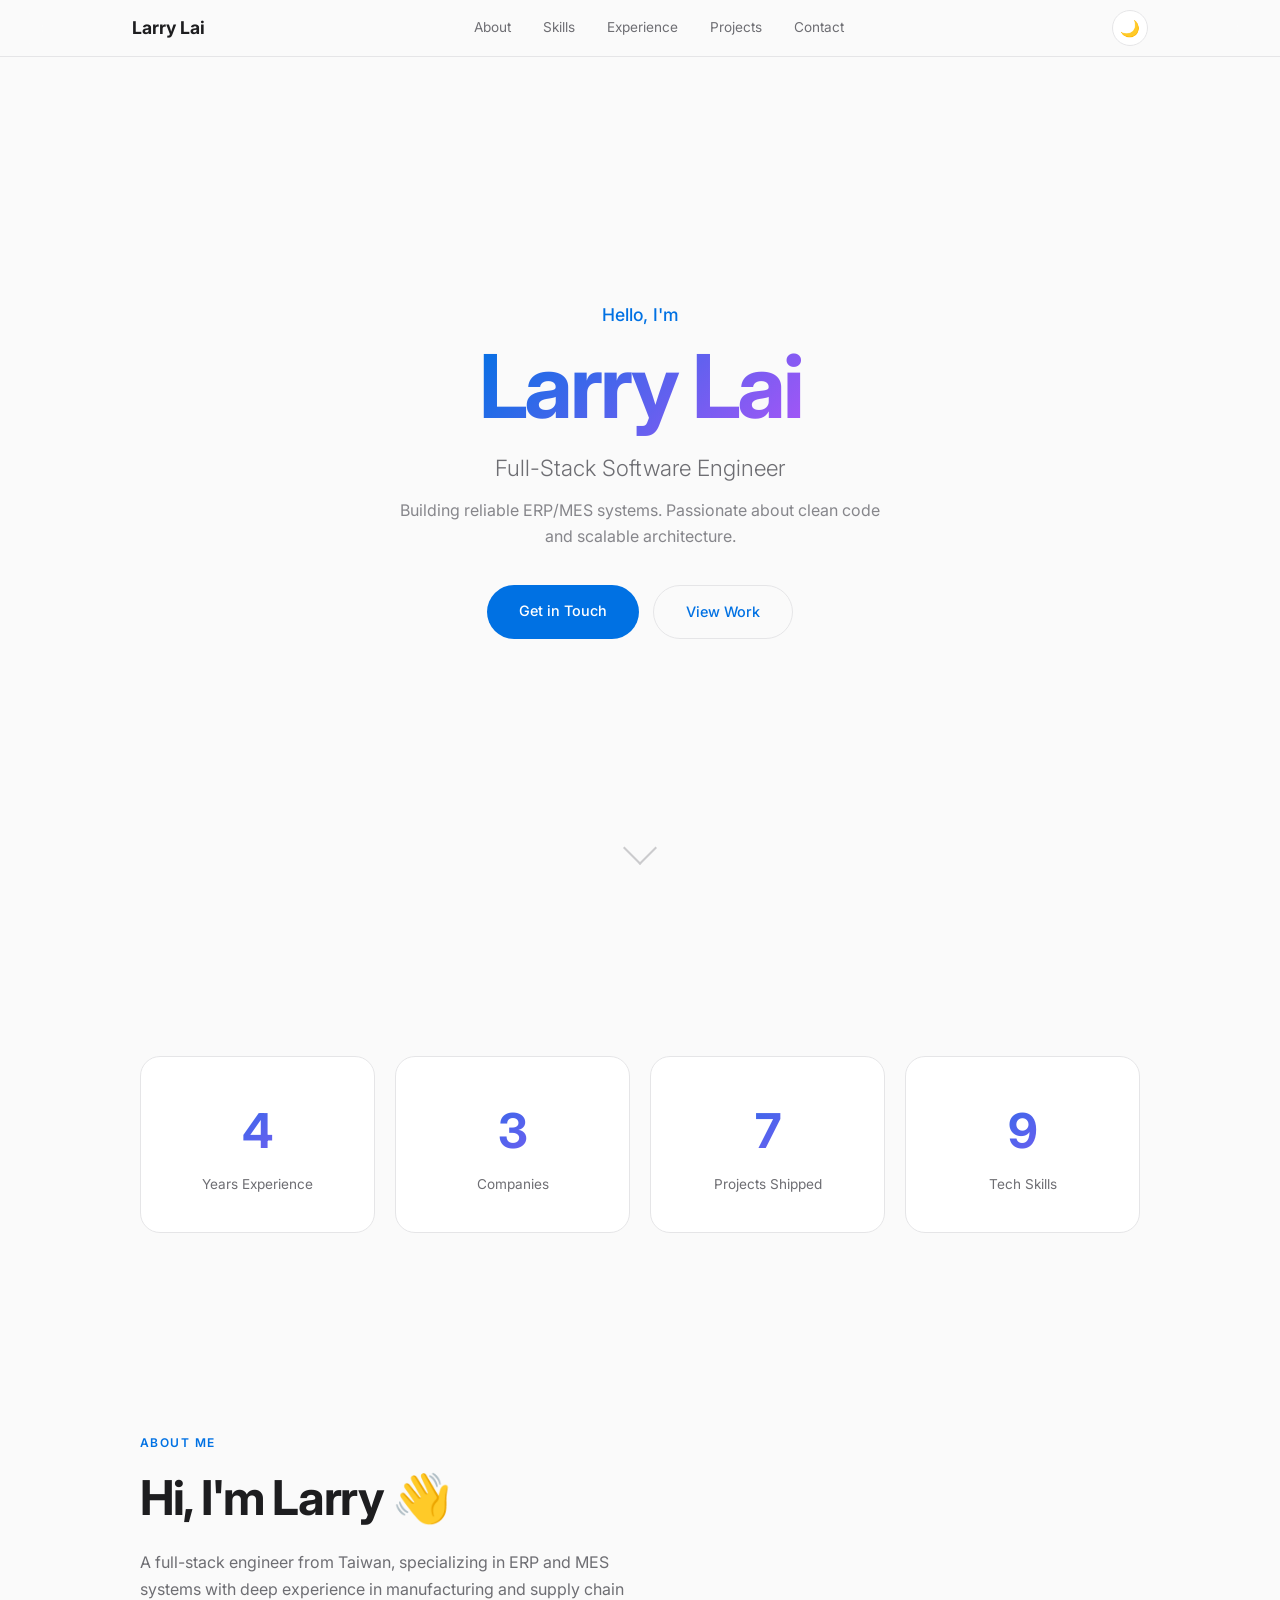
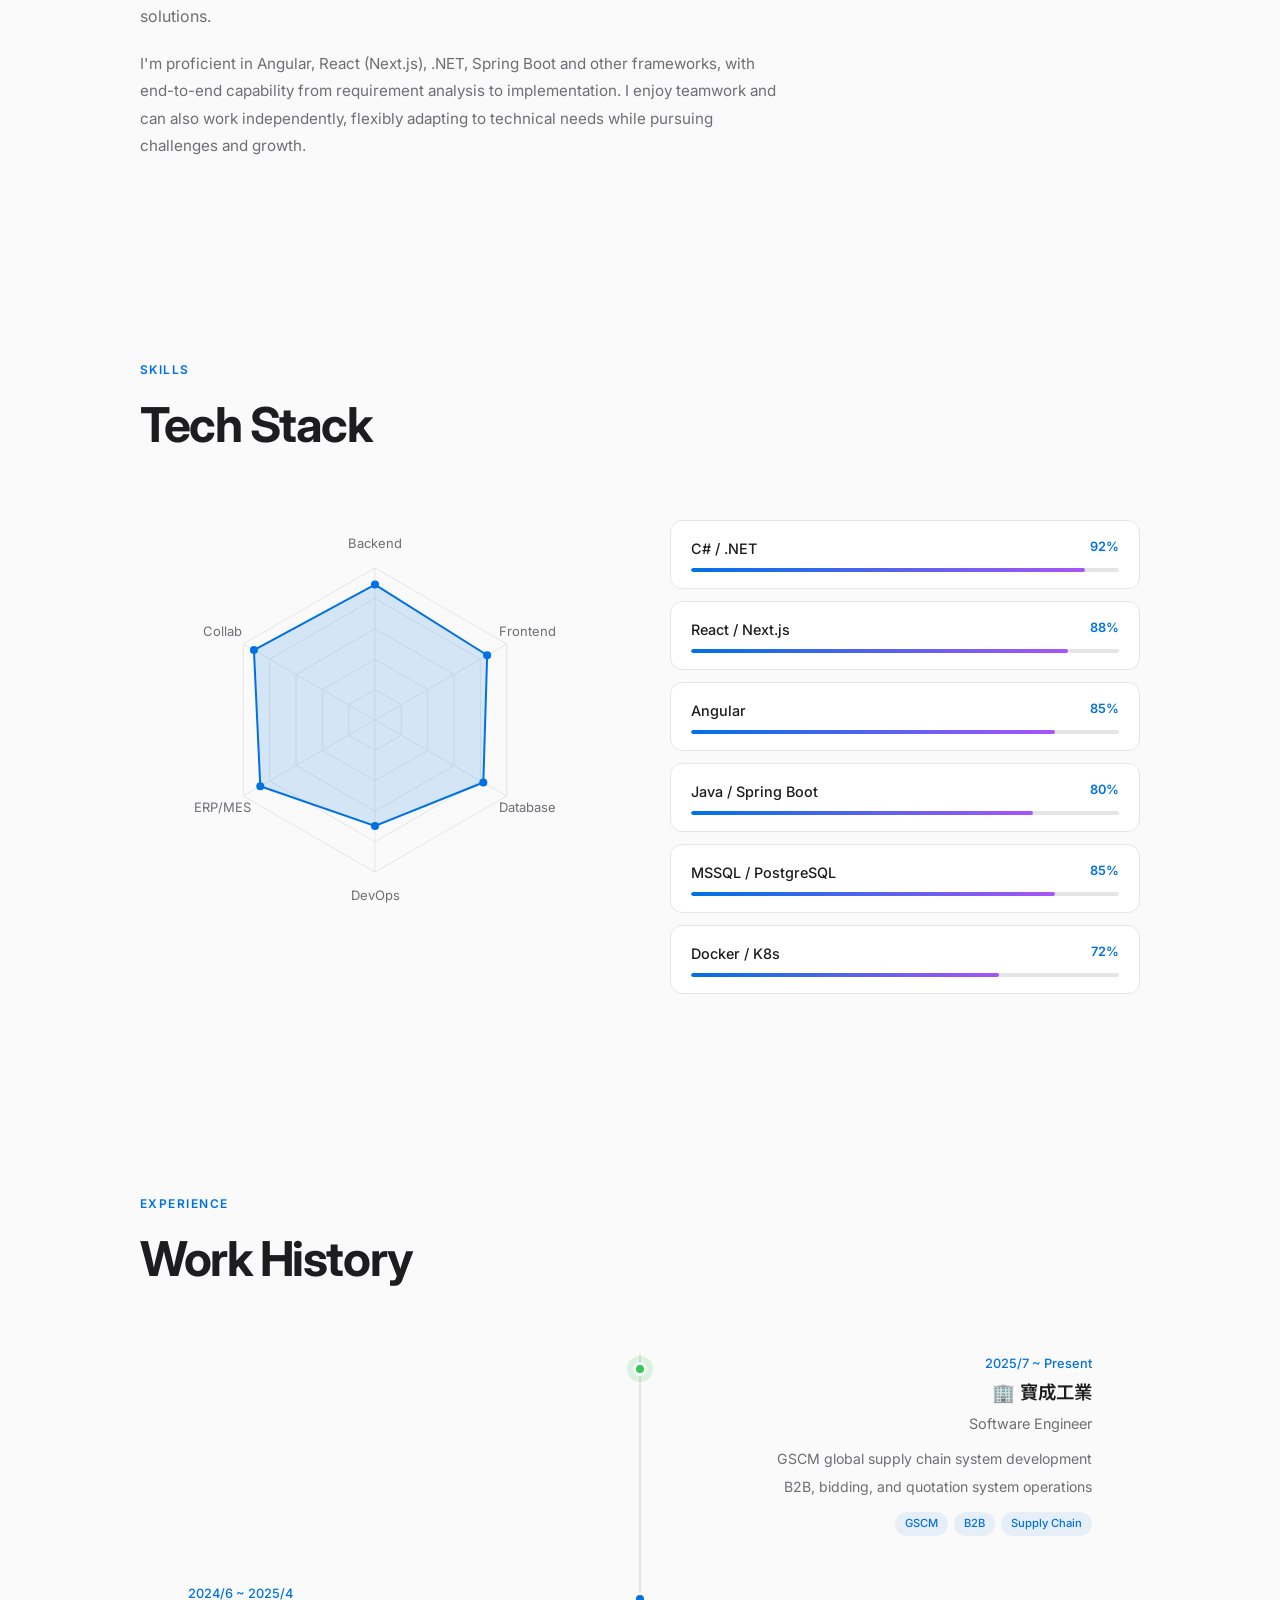
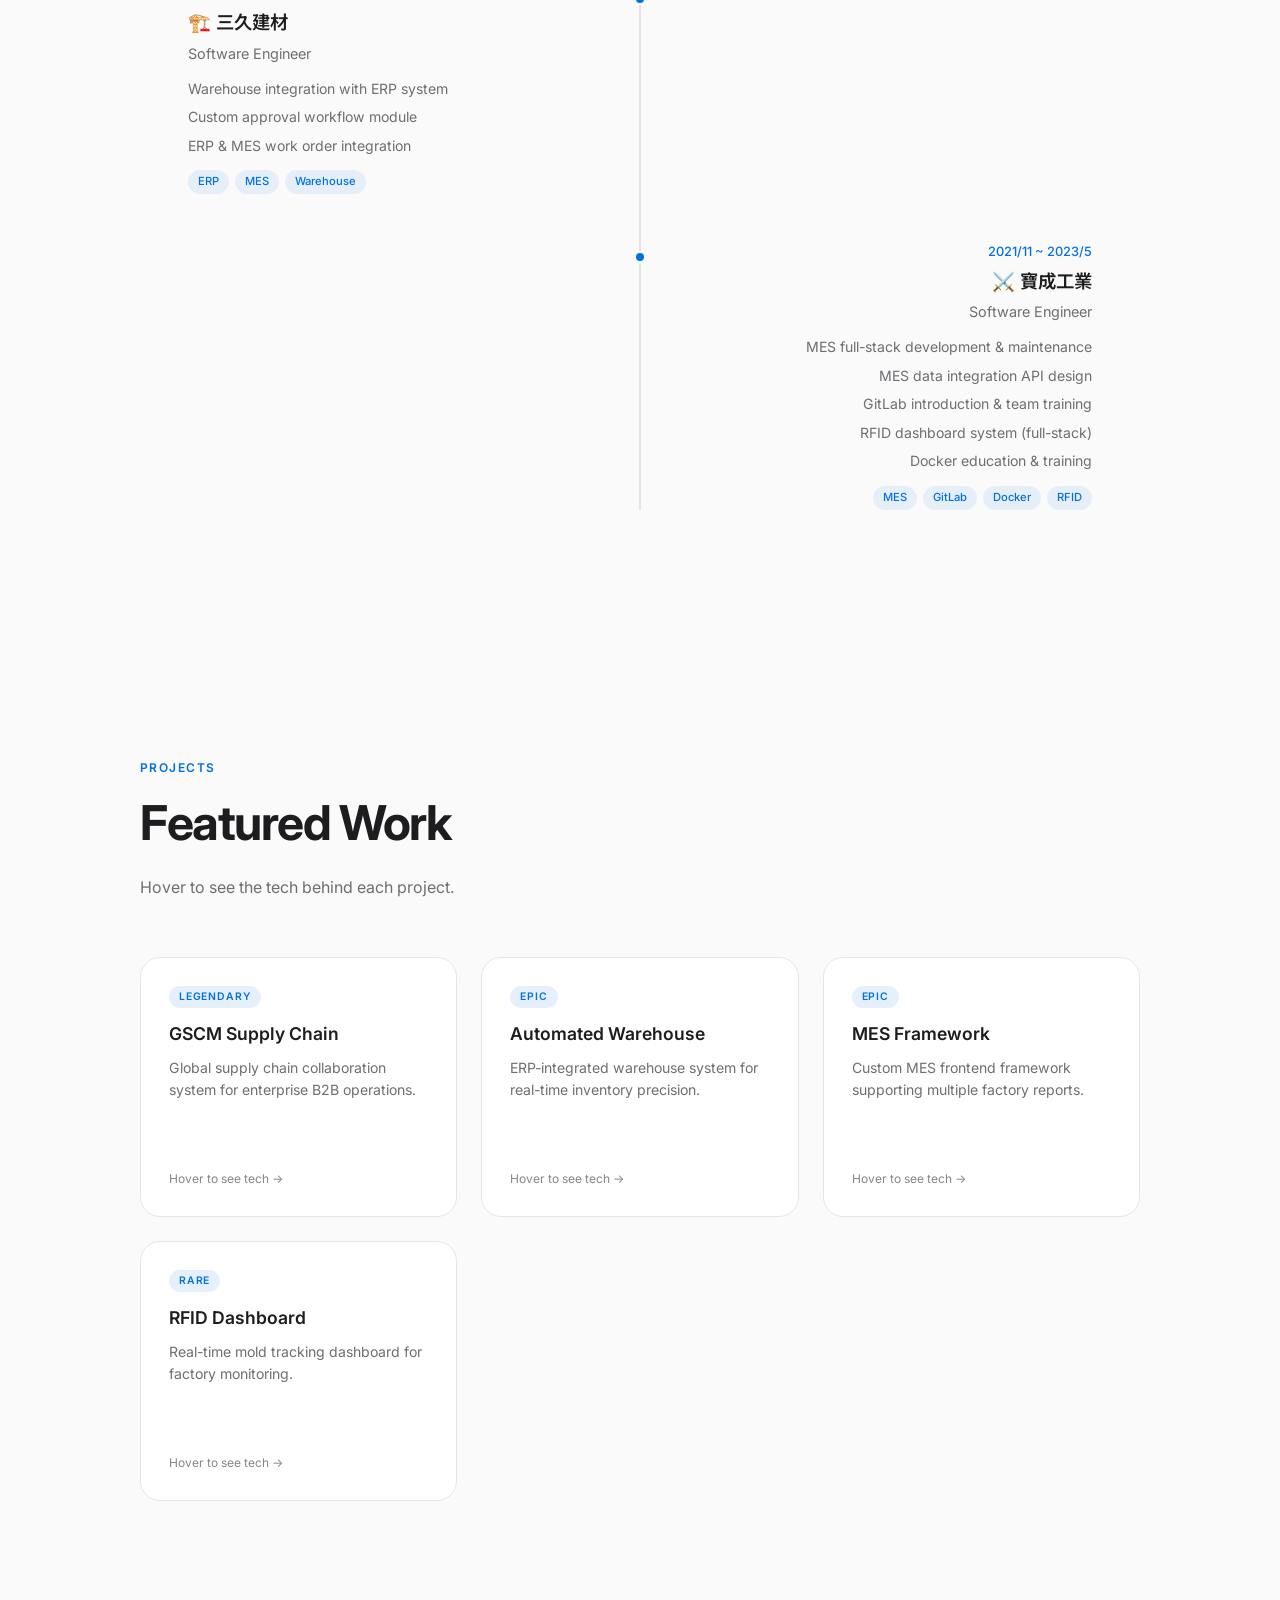
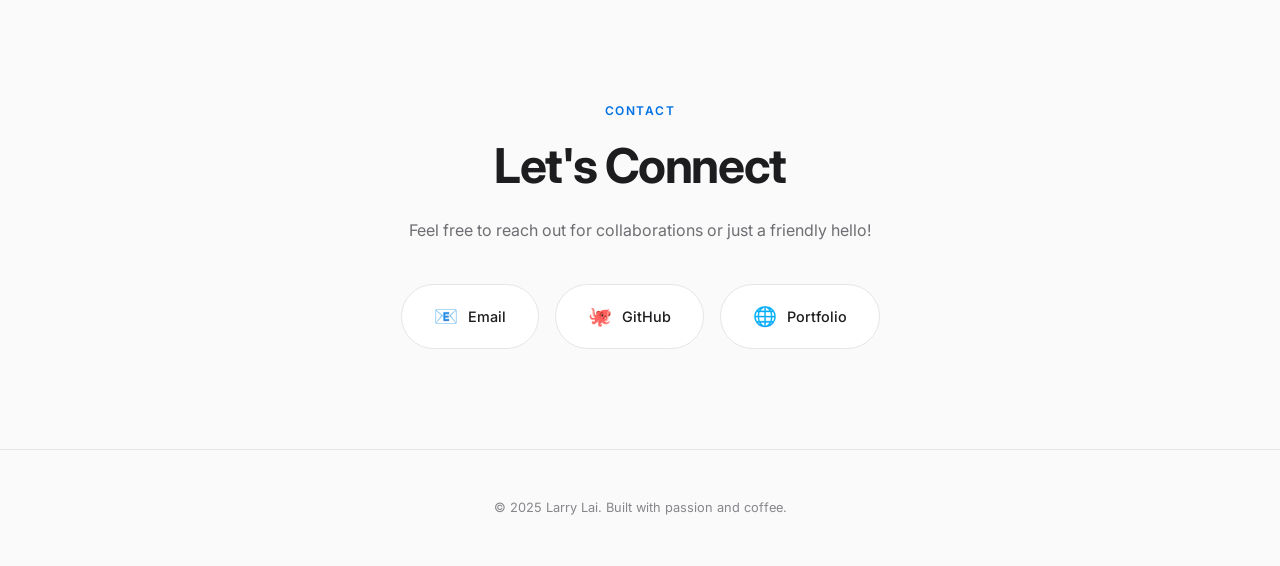
==== commit 4d277a50: "Premium design: particles, radar chart, flip cards, intro animation" ====
--- a/index.html
+++ b/index.html
@@ -5,143 +5,172 @@
     <meta name="viewport" content="width=device-width, initial-scale=1.0">
     <title>Larry Lai | Software Engineer</title>
     <link rel="preconnect" href="https://fonts.googleapis.com">
-    <link href="https://fonts.googleapis.com/css2?family=Inter:wght@300;400;500;600;700&family=Noto+Sans+TC:wght@300;400;500;700&display=swap" rel="stylesheet">
+    <link href="https://fonts.googleapis.com/css2?family=Inter:wght@300;400;500;600;700&family=Noto+Sans+TC:wght@300;400;500;700&family=JetBrains+Mono:wght@400;500&display=swap" rel="stylesheet">
     <style>
         *{margin:0;padding:0;box-sizing:border-box}
-        :root{
-            --bg:#fafafa;--bg2:#fff;--text:#1d1d1f;--text2:#6e6e73;--text3:#86868b;
-            --accent:#0071e3;--accent2:#147ce5;--border:#e5e5e7;
-            --card-bg:rgba(255,255,255,0.8);--glass:rgba(255,255,255,0.72);
-        }
-        [data-theme="dark"]{
-            --bg:#000;--bg2:#1d1d1f;--text:#f5f5f7;--text2:#a1a1a6;--text3:#86868b;
-            --accent:#2997ff;--accent2:#40a9ff;--border:#424245;
-            --card-bg:rgba(29,29,31,0.8);--glass:rgba(29,29,31,0.72);
-        }
+        :root{--bg:#fafafa;--bg2:#fff;--text:#1d1d1f;--text2:#6e6e73;--text3:#86868b;--accent:#0071e3;--border:#e5e5e7;--card:#fff;--shadow:0 2px 20px rgba(0,0,0,0.06)}
+        [data-theme="dark"]{--bg:#0a0a0a;--bg2:#1a1a1a;--text:#f5f5f7;--text2:#a1a1a6;--text3:#6e6e73;--accent:#2997ff;--border:#333;--card:#1a1a1a;--shadow:0 2px 20px rgba(0,0,0,0.3)}
         html{scroll-behavior:smooth}
-        body{background:var(--bg);color:var(--text);font-family:'Inter','Noto Sans TC',-apple-system,BlinkMacSystemFont,sans-serif;line-height:1.6;transition:background 0.4s,color 0.4s}
+        body{background:var(--bg);color:var(--text);font-family:'Inter','Noto Sans TC',sans-serif;line-height:1.6;overflow-x:hidden;transition:background 0.5s,color 0.5s}
+
+        /* Mouse particles canvas */
+        #particles{position:fixed;top:0;left:0;width:100%;height:100%;z-index:0;pointer-events:none}
 
         /* ===== NAV ===== */
-        nav{position:fixed;top:0;left:0;right:0;z-index:1000;background:var(--glass);backdrop-filter:blur(20px);-webkit-backdrop-filter:blur(20px);border-bottom:1px solid var(--border);transition:all 0.3s}
-        nav.scrolled{box-shadow:0 1px 10px rgba(0,0,0,0.08)}
-        .nav-inner{max-width:1000px;margin:0 auto;padding:0 24px;height:52px;display:flex;align-items:center;justify-content:space-between}
-        .nav-logo{font-weight:700;font-size:1.1rem;color:var(--text);text-decoration:none;letter-spacing:-0.02em}
-        .nav-links{display:flex;gap:28px;align-items:center}
+        nav{position:fixed;top:0;left:0;right:0;z-index:1000;background:rgba(250,250,250,0.8);backdrop-filter:blur(20px);-webkit-backdrop-filter:blur(20px);border-bottom:1px solid var(--border);transition:all 0.3s}
+        [data-theme="dark"] nav{background:rgba(10,10,10,0.8)}
+        nav.scrolled{box-shadow:var(--shadow)}
+        .nav-inner{max-width:1080px;margin:0 auto;padding:0 32px;height:56px;display:flex;align-items:center;justify-content:space-between}
+        .nav-logo{font-weight:700;font-size:1.1rem;color:var(--text);text-decoration:none}
+        .nav-links{display:flex;gap:32px;align-items:center}
         .nav-links a{font-size:0.85rem;color:var(--text2);text-decoration:none;transition:color 0.2s;font-weight:400}
         .nav-links a:hover{color:var(--text)}
         .theme-btn{width:36px;height:36px;border-radius:50%;border:1px solid var(--border);background:var(--bg2);cursor:pointer;display:flex;align-items:center;justify-content:center;font-size:1rem;transition:all 0.3s}
-        .theme-btn:hover{transform:scale(1.1);border-color:var(--accent)}
+        .theme-btn:hover{transform:rotate(30deg) scale(1.1);border-color:var(--accent)}
+
+        /* ===== LOADING / INTRO ===== */
+        #introOverlay{position:fixed;top:0;left:0;width:100%;height:100%;background:var(--bg);z-index:10001;display:flex;flex-direction:column;align-items:center;justify-content:center;transition:opacity 0.8s,visibility 0.8s}
+        #introOverlay.hidden{opacity:0;visibility:hidden}
+        .intro-line{font-family:'JetBrains Mono',monospace;font-size:1rem;color:var(--text2);margin-bottom:8px;opacity:0;transform:translateY(10px);transition:all 0.5s}
+        .intro-line.show{opacity:1;transform:translateY(0)}
+        .intro-line .cursor{display:inline-block;width:2px;height:1em;background:var(--accent);animation:blink 1s step-end infinite;vertical-align:text-bottom;margin-left:2px}
+        @keyframes blink{50%{opacity:0}}
+        .intro-line.accent{color:var(--accent);font-weight:500}
+        .intro-line.big{font-size:2rem;font-weight:700;color:var(--text);font-family:'Inter',sans-serif}
+        .intro-bar{width:200px;height:2px;background:var(--border);margin-top:24px;border-radius:2px;overflow:hidden;opacity:0;transition:opacity 0.5s}
+        .intro-bar.show{opacity:1}
+        .intro-bar-fill{height:100%;background:var(--accent);width:0%;transition:width 0.1s linear}
 
         /* ===== HERO ===== */
-        .hero{min-height:100vh;display:flex;flex-direction:column;align-items:center;justify-content:center;text-align:center;padding:120px 24px 80px}
-        .hero-avatar{width:120px;height:120px;border-radius:50%;background:linear-gradient(135deg,var(--accent),#a855f7);display:flex;align-items:center;justify-content:center;font-size:3rem;margin-bottom:24px;animation:fadeInUp 0.8s ease}
-        .hero h1{font-size:clamp(2.5rem,6vw,4rem);font-weight:700;letter-spacing:-0.03em;margin-bottom:8px;animation:fadeInUp 0.8s ease 0.1s both}
-        .hero .subtitle{font-size:clamp(1rem,2.5vw,1.5rem);color:var(--text2);font-weight:300;margin-bottom:12px;animation:fadeInUp 0.8s ease 0.2s both}
-        .hero .tagline{font-size:1rem;color:var(--text3);max-width:500px;animation:fadeInUp 0.8s ease 0.3s both}
-        .hero-cta{margin-top:32px;display:flex;gap:12px;animation:fadeInUp 0.8s ease 0.4s both}
-        .btn{padding:12px 28px;border-radius:980px;font-size:0.9rem;font-weight:500;text-decoration:none;transition:all 0.3s;cursor:pointer;border:none}
+        .hero{min-height:100vh;display:flex;flex-direction:column;align-items:center;justify-content:center;text-align:center;padding:120px 32px 80px;position:relative;z-index:1}
+        .hero-greeting{font-size:1.1rem;color:var(--accent);font-weight:500;margin-bottom:8px;opacity:0;animation:fadeUp 0.6s ease 0.2s forwards}
+        .hero h1{font-size:clamp(3rem,8vw,5.5rem);font-weight:700;letter-spacing:-0.04em;line-height:1.1;margin-bottom:16px;opacity:0;animation:fadeUp 0.6s ease 0.4s forwards}
+        .hero h1 .gradient{background:linear-gradient(135deg,var(--accent),#a855f7);-webkit-background-clip:text;-webkit-text-fill-color:transparent;background-clip:text}
+        .hero .subtitle{font-size:clamp(1.1rem,2.5vw,1.4rem);color:var(--text2);font-weight:300;margin-bottom:12px;opacity:0;animation:fadeUp 0.6s ease 0.6s forwards}
+        .hero .desc{font-size:1rem;color:var(--text3);max-width:480px;opacity:0;animation:fadeUp 0.6s ease 0.7s forwards}
+        .hero-cta{margin-top:36px;display:flex;gap:14px;opacity:0;animation:fadeUp 0.6s ease 0.8s forwards}
+        .btn{padding:14px 32px;border-radius:980px;font-size:0.9rem;font-weight:500;text-decoration:none;transition:all 0.3s;cursor:pointer;border:none;font-family:inherit}
         .btn-primary{background:var(--accent);color:#fff}
-        .btn-primary:hover{background:var(--accent2);transform:scale(1.04)}
-        .btn-secondary{background:transparent;color:var(--accent);border:1px solid var(--border)}
-        .btn-secondary:hover{border-color:var(--accent);background:rgba(0,113,227,0.05)}
+        .btn-primary:hover{transform:scale(1.05);box-shadow:0 4px 20px rgba(0,113,227,0.3)}
+        .btn-ghost{background:transparent;color:var(--accent);border:1.5px solid var(--border)}
+        .btn-ghost:hover{border-color:var(--accent)}
+        @keyframes fadeUp{from{opacity:0;transform:translateY(25px)}to{opacity:1;transform:translateY(0)}}
+
+        .scroll-hint{position:absolute;bottom:40px;left:50%;transform:translateX(-50%);animation:bounce 2s infinite}
+        .scroll-hint span{display:block;width:24px;height:24px;border-right:2px solid var(--text3);border-bottom:2px solid var(--text3);transform:rotate(45deg);opacity:0.4}
+        @keyframes bounce{0%,100%{transform:translateX(-50%) translateY(0)}50%{transform:translateX(-50%) translateY(10px)}}
 
         /* ===== SECTIONS ===== */
-        section{padding:100px 24px}
-        .section-inner{max-width:960px;margin:0 auto}
-        .section-label{font-size:0.8rem;font-weight:600;color:var(--accent);text-transform:uppercase;letter-spacing:0.1em;margin-bottom:8px}
-        .section-title{font-size:clamp(1.8rem,4vw,2.8rem);font-weight:700;letter-spacing:-0.02em;margin-bottom:16px}
-        .section-desc{font-size:1.05rem;color:var(--text2);max-width:600px;line-height:1.7}
-
-        /* ===== ABOUT ===== */
-        .about-grid{display:grid;grid-template-columns:1fr 1fr;gap:60px;margin-top:48px;align-items:start}
-        .about-text{font-size:1rem;color:var(--text2);line-height:1.8}
-        .about-info{display:flex;flex-direction:column;gap:16px}
-        .info-card{background:var(--bg2);border:1px solid var(--border);border-radius:16px;padding:20px 24px;transition:all 0.3s}
-        .info-card:hover{transform:translateY(-2px);box-shadow:0 8px 30px rgba(0,0,0,0.06)}
-        .info-card .label{font-size:0.75rem;color:var(--text3);text-transform:uppercase;letter-spacing:0.08em;margin-bottom:4px}
-        .info-card .value{font-size:1rem;font-weight:500}
+        section{padding:100px 32px;position:relative;z-index:1}
+        .section-inner{max-width:1000px;margin:0 auto}
+        .section-label{font-size:0.75rem;font-weight:600;color:var(--accent);text-transform:uppercase;letter-spacing:0.12em;margin-bottom:8px}
+        .section-title{font-size:clamp(2rem,4vw,3rem);font-weight:700;letter-spacing:-0.03em;margin-bottom:12px}
+        .section-desc{font-size:1rem;color:var(--text2);max-width:520px;line-height:1.7}
+
+        .fade-up{opacity:0;transform:translateY(40px);transition:all 0.7s cubic-bezier(0.16,1,0.3,1)}
+        .fade-up.visible{opacity:1;transform:translateY(0)}
 
         /* ===== STATS ===== */
-        .stats-row{display:grid;grid-template-columns:repeat(4,1fr);gap:20px;margin-top:48px}
-        .stat-card{text-align:center;padding:32px 16px;background:var(--bg2);border:1px solid var(--border);border-radius:16px;transition:all 0.3s}
-        .stat-card:hover{transform:translateY(-4px);box-shadow:0 12px 40px rgba(0,0,0,0.06)}
-        .stat-number{font-size:2.5rem;font-weight:700;color:var(--accent);letter-spacing:-0.03em}
+        .stats-row{display:grid;grid-template-columns:repeat(4,1fr);gap:20px;margin-top:56px}
+        .stat-card{text-align:center;padding:36px 16px;background:var(--card);border:1px solid var(--border);border-radius:20px;transition:all 0.4s cubic-bezier(0.16,1,0.3,1)}
+        .stat-card:hover{transform:translateY(-6px);box-shadow:var(--shadow)}
+        .stat-num{font-size:3rem;font-weight:700;letter-spacing:-0.04em;background:linear-gradient(135deg,var(--accent),#a855f7);-webkit-background-clip:text;-webkit-text-fill-color:transparent;background-clip:text}
         .stat-label{font-size:0.85rem;color:var(--text2);margin-top:4px}
 
-        /* ===== SKILLS ===== */
-        .skills-grid{display:grid;grid-template-columns:repeat(auto-fill,minmax(200px,1fr));gap:16px;margin-top:48px}
-        .skill-card{padding:24px;background:var(--bg2);border:1px solid var(--border);border-radius:16px;transition:all 0.3s;cursor:default}
-        .skill-card:hover{transform:translateY(-3px);box-shadow:0 8px 30px rgba(0,0,0,0.06);border-color:var(--accent)}
-        .skill-card .icon{font-size:2rem;margin-bottom:12px}
-        .skill-card .name{font-size:0.95rem;font-weight:600;margin-bottom:4px}
-        .skill-card .level{font-size:0.8rem;color:var(--accent);font-weight:500}
-        .skill-card .detail{font-size:0.8rem;color:var(--text3);margin-top:8px;line-height:1.5;display:none}
-        .skill-card.expanded .detail{display:block}
-
-        /* ===== EXPERIENCE ===== */
-        .timeline{margin-top:48px;position:relative;padding-left:32px}
-        .timeline::before{content:'';position:absolute;left:0;top:0;bottom:0;width:2px;background:var(--border)}
-        .timeline-item{position:relative;margin-bottom:40px;opacity:0;transform:translateY(20px);transition:all 0.6s ease}
-        .timeline-item.visible{opacity:1;transform:translateY(0)}
-        .timeline-item::before{content:'';position:absolute;left:-37px;top:6px;width:12px;height:12px;border-radius:50%;background:var(--accent);border:3px solid var(--bg)}
-        .timeline-item.current::before{background:#34c759;box-shadow:0 0 0 4px rgba(52,199,89,0.2)}
-        .timeline-header{display:flex;justify-content:space-between;align-items:baseline;flex-wrap:wrap;gap:8px;margin-bottom:8px}
-        .timeline-title{font-size:1.1rem;font-weight:600}
-        .timeline-period{font-size:0.85rem;color:var(--text3)}
-        .timeline-company{font-size:0.9rem;color:var(--accent);font-weight:500;margin-bottom:12px}
-        .timeline-tasks{list-style:none}
-        .timeline-tasks li{font-size:0.9rem;color:var(--text2);padding:4px 0;padding-left:16px;position:relative;line-height:1.6}
-        .timeline-tasks li::before{content:'';position:absolute;left:0;top:12px;width:6px;height:6px;border-radius:50%;background:var(--border)}
-        .timeline-tags{display:flex;gap:8px;margin-top:12px;flex-wrap:wrap}
-        .tag{font-size:0.75rem;padding:4px 12px;border-radius:980px;background:rgba(0,113,227,0.08);color:var(--accent);font-weight:500}
-
-        /* ===== PROJECTS ===== */
-        .projects-grid{display:grid;grid-template-columns:repeat(auto-fill,minmax(280px,1fr));gap:20px;margin-top:48px}
-        .project-card{background:var(--bg2);border:1px solid var(--border);border-radius:16px;padding:28px;transition:all 0.3s;cursor:default}
-        .project-card:hover{transform:translateY(-4px);box-shadow:0 12px 40px rgba(0,0,0,0.06)}
-        .project-card .rarity{display:inline-block;font-size:0.7rem;font-weight:600;text-transform:uppercase;letter-spacing:0.05em;padding:3px 10px;border-radius:980px;margin-bottom:12px}
-        .rarity-legendary{background:rgba(245,200,66,0.15);color:#b8860b}
-        .rarity-epic{background:rgba(168,85,247,0.15);color:#a855f7}
-        .rarity-rare{background:rgba(0,113,227,0.15);color:var(--accent)}
-        .project-card h3{font-size:1.05rem;font-weight:600;margin-bottom:8px}
-        .project-card p{font-size:0.9rem;color:var(--text2);line-height:1.6}
+        /* ===== SKILLS RADAR ===== */
+        .skills-layout{display:grid;grid-template-columns:1fr 1fr;gap:60px;margin-top:56px;align-items:start}
+        .radar-wrap{position:relative;width:100%;max-width:400px;aspect-ratio:1;margin:0 auto}
+        .radar-canvas{width:100%;height:100%}
+        .skills-list{display:flex;flex-direction:column;gap:12px}
+        .skill-bar-item{background:var(--card);border:1px solid var(--border);border-radius:12px;padding:16px 20px;transition:all 0.3s}
+        .skill-bar-item:hover{border-color:var(--accent);transform:translateX(4px)}
+        .skill-bar-top{display:flex;justify-content:space-between;margin-bottom:8px}
+        .skill-bar-name{font-size:0.9rem;font-weight:500}
+        .skill-bar-pct{font-size:0.8rem;color:var(--accent);font-weight:600}
+        .skill-bar-track{height:4px;background:var(--border);border-radius:4px;overflow:hidden}
+        .skill-bar-fill{height:100%;background:linear-gradient(90deg,var(--accent),#a855f7);border-radius:4px;width:0%;transition:width 1.2s cubic-bezier(0.16,1,0.3,1)}
+
+        /* ===== TIMELINE ===== */
+        .timeline{margin-top:56px;position:relative}
+        .timeline::before{content:'';position:absolute;left:50%;top:0;bottom:0;width:2px;background:var(--border);transform:translateX(-50%)}
+        .tl-item{display:flex;align-items:flex-start;margin-bottom:48px;position:relative}
+        .tl-item:nth-child(odd){flex-direction:row-reverse}
+        .tl-item:nth-child(odd) .tl-content{text-align:right;padding-right:48px;padding-left:0}
+        .tl-item:nth-child(even) .tl-content{padding-left:48px}
+        .tl-content{width:50%}
+        .tl-dot{position:absolute;left:50%;top:8px;width:14px;height:14px;border-radius:50%;background:var(--accent);border:3px solid var(--bg);transform:translateX(-50%);z-index:2;transition:all 0.3s}
+        .tl-item.current .tl-dot{background:#34c759;box-shadow:0 0 0 6px rgba(52,199,89,0.15)}
+        .tl-item:hover .tl-dot{transform:translateX(-50%) scale(1.3)}
+        .tl-period{font-size:0.8rem;color:var(--accent);font-weight:500;margin-bottom:4px}
+        .tl-title{font-size:1.15rem;font-weight:600;margin-bottom:4px}
+        .tl-company{font-size:0.9rem;color:var(--text2);margin-bottom:10px}
+        .tl-tasks{list-style:none}
+        .tl-tasks li{font-size:0.88rem;color:var(--text2);padding:3px 0;line-height:1.6}
+        .tl-tags{display:flex;gap:6px;margin-top:10px;flex-wrap:wrap}
+        .tl-item:nth-child(odd) .tl-tags{justify-content:flex-end}
+        .tag{font-size:0.7rem;padding:3px 10px;border-radius:980px;background:rgba(0,113,227,0.08);color:var(--accent);font-weight:500}
+        [data-theme="dark"] .tag{background:rgba(41,151,255,0.15)}
+
+        /* ===== PROJECTS FLIP ===== */
+        .projects-grid{display:grid;grid-template-columns:repeat(auto-fill,minmax(300px,1fr));gap:24px;margin-top:56px}
+        .flip-card{height:260px;perspective:1000px;cursor:pointer}
+        .flip-inner{position:relative;width:100%;height:100%;transition:transform 0.6s cubic-bezier(0.16,1,0.3,1);transform-style:preserve-3d}
+        .flip-card:hover .flip-inner{transform:rotateY(180deg)}
+        .flip-front,.flip-back{position:absolute;width:100%;height:100%;backface-visibility:hidden;border-radius:20px;border:1px solid var(--border);padding:28px;display:flex;flex-direction:column}
+        .flip-front{background:var(--card)}
+        .flip-back{background:linear-gradient(135deg,var(--accent),#7c3aed);color:#fff;transform:rotateY(180deg)}
+        .flip-rarity{display:inline-block;font-size:0.65rem;font-weight:600;text-transform:uppercase;letter-spacing:0.08em;padding:3px 10px;border-radius:980px;margin-bottom:12px;width:fit-content}
+        .flip-front .flip-rarity{background:rgba(0,113,227,0.1);color:var(--accent)}
+        .flip-back .flip-rarity{background:rgba(255,255,255,0.2);color:#fff}
+        .flip-title{font-size:1.1rem;font-weight:600;margin-bottom:8px}
+        .flip-desc{font-size:0.88rem;color:var(--text2);line-height:1.6;flex:1}
+        .flip-back .flip-desc{color:rgba(255,255,255,0.85)}
+        .flip-tech{display:flex;gap:6px;flex-wrap:wrap;margin-top:auto}
+        .flip-tech span{font-size:0.7rem;padding:3px 8px;border-radius:980px;background:rgba(255,255,255,0.2);color:#fff}
+        .flip-hint{font-size:0.75rem;color:var(--text3);margin-top:8px}
+        .flip-back .flip-hint{color:rgba(255,255,255,0.6)}
 
         /* ===== CONTACT ===== */
         .contact-section{text-align:center}
         .contact-links{display:flex;gap:16px;justify-content:center;margin-top:40px;flex-wrap:wrap}
-        .contact-link{display:flex;align-items:center;gap:10px;padding:14px 28px;background:var(--bg2);border:1px solid var(--border);border-radius:980px;text-decoration:none;color:var(--text);font-size:0.9rem;font-weight:500;transition:all 0.3s}
-        .contact-link:hover{border-color:var(--accent);color:var(--accent);transform:translateY(-2px);box-shadow:0 6px 20px rgba(0,0,0,0.06)}
+        .contact-link{display:flex;align-items:center;gap:10px;padding:16px 32px;background:var(--card);border:1px solid var(--border);border-radius:980px;text-decoration:none;color:var(--text);font-size:0.9rem;font-weight:500;transition:all 0.3s}
+        .contact-link:hover{border-color:var(--accent);color:var(--accent);transform:translateY(-3px);box-shadow:var(--shadow)}
         .contact-link .icon{font-size:1.2rem}
 
-        /* ===== FOOTER ===== */
-        footer{text-align:center;padding:40px 24px;border-top:1px solid var(--border);color:var(--text3);font-size:0.8rem}
-
-        /* ===== CLICK EFFECT ===== */
-        .click-dot{position:fixed;pointer-events:none;width:8px;height:8px;border-radius:50%;background:var(--accent);opacity:0;z-index:9999;animation:dotBurst 0.6s ease-out forwards}
-        @keyframes dotBurst{0%{transform:scale(1);opacity:0.6}100%{transform:scale(0);opacity:0}}
-
-        /* ===== ANIMATIONS ===== */
-        @keyframes fadeInUp{from{opacity:0;transform:translateY(30px)}to{opacity:1;transform:translateY(0)}}
-        .fade-in{opacity:0;transform:translateY(30px);transition:all 0.6s ease}
-        .fade-in.visible{opacity:1;transform:translateY(0)}
-
-        /* ===== RESPONSIVE ===== */
+        /* ===== CLICK RIPPLE ===== */
+        .ripple{position:fixed;pointer-events:none;border-radius:50%;border:2px solid var(--accent);animation:rippleOut 0.8s ease-out forwards;z-index:9999}
+        @keyframes rippleOut{0%{width:0;height:0;opacity:0.6}100%{width:80px;height:80px;opacity:0}}
+
+        footer{text-align:center;padding:48px 32px;border-top:1px solid var(--border);color:var(--text3);font-size:0.8rem;position:relative;z-index:1}
+
         @media(max-width:768px){
             .nav-links{display:none}
-            .about-grid{grid-template-columns:1fr;gap:32px}
+            .skills-layout{grid-template-columns:1fr}
+            .timeline::before{left:20px}
+            .tl-item,.tl-item:nth-child(odd){flex-direction:column;padding-left:44px}
+            .tl-content,.tl-item:nth-child(odd) .tl-content{width:100%;padding:0;text-align:left}
+            .tl-item:nth-child(odd) .tl-tags{justify-content:flex-start}
+            .tl-dot{left:20px}
             .stats-row{grid-template-columns:repeat(2,1fr)}
-            .skills-grid{grid-template-columns:repeat(2,1fr)}
             .projects-grid{grid-template-columns:1fr}
             section{padding:60px 20px}
-        }
-        @media(max-width:480px){
-            .stats-row{grid-template-columns:1fr 1fr}
-            .skills-grid{grid-template-columns:1fr}
         }
     </style>
 </head>
 <body>
 
+<!-- Intro Overlay -->
+<div id="introOverlay">
+    <div class="intro-line" id="il1"><span class="cursor"></span></div>
+    <div class="intro-line accent" id="il2"></div>
+    <div class="intro-line big" id="il3"></div>
+    <div class="intro-bar" id="ilBar"><div class="intro-bar-fill" id="ilBarFill"></div></div>
+</div>
+
+<!-- Mouse Particles -->
+<canvas id="particles"></canvas>
+
+<!-- Nav -->
 <nav id="navbar">
     <div class="nav-inner">
         <a href="#" class="nav-logo">Larry Lai</a>
@@ -158,103 +187,57 @@
 
 <!-- Hero -->
 <section class="hero">
-    <div class="hero-avatar">&#x1F468;&#x200D;&#x1F4BB;</div>
-    <h1>Larry Lai</h1>
+    <div class="hero-greeting">Hello, I'm</div>
+    <h1><span class="gradient">Larry Lai</span></h1>
     <div class="subtitle">Full-Stack Software Engineer</div>
-    <div class="tagline">I build reliable systems and love every challenge along the way.</div>
+    <div class="desc">Building reliable ERP/MES systems. Passionate about clean code and scalable architecture.</div>
     <div class="hero-cta">
         <a href="#contact" class="btn btn-primary">Get in Touch</a>
-        <a href="#experience" class="btn btn-secondary">View Experience</a>
+        <a href="#experience" class="btn btn-ghost">View Work</a>
+    </div>
+    <div class="scroll-hint"><span></span></div>
+</section>
+
+<!-- Stats -->
+<section>
+    <div class="section-inner fade-up">
+        <div class="stats-row">
+            <div class="stat-card"><div class="stat-num" data-target="4">0</div><div class="stat-label">Years Experience</div></div>
+            <div class="stat-card"><div class="stat-num" data-target="3">0</div><div class="stat-label">Companies</div></div>
+            <div class="stat-card"><div class="stat-num" data-target="7">0</div><div class="stat-label">Projects Shipped</div></div>
+            <div class="stat-card"><div class="stat-num" data-target="9">0</div><div class="stat-label">Tech Skills</div></div>
+        </div>
     </div>
 </section>
 
 <!-- About -->
 <section id="about">
-    <div class="section-inner fade-in">
+    <div class="section-inner fade-up">
         <div class="section-label">About Me</div>
         <div class="section-title">Hi, I'm Larry &#x1F44B;</div>
-        <div class="about-grid">
-            <div class="about-text">
-                <p>I'm a full-stack software engineer from Dacun, Changhua, Taiwan. I specialize in ERP and MES system development, with deep experience in supply chain management and manufacturing execution systems.</p>
-                <br>
-                <p>I'm proficient in Angular, React (Next.js), .NET, Spring Boot and other front-end/back-end framework technologies, with end-to-end capability from requirement analysis to implementation. I enjoy teamwork and can also work independently, flexibly adapting to technical needs while pursuing challenges and growth.</p>
-            </div>
-            <div class="about-info">
-                <div class="info-card"><div class="label">Name</div><div class="value">&#x8CFD;&#x5F6D;&#x5EF7; / Larry Lai</div></div>
-                <div class="info-card"><div class="label">Location</div><div class="value">Taiwan &#x1F1F9;&#x1F1FC;</div></div>
-                <div class="info-card"><div class="label">Experience</div><div class="value">4+ Years</div></div>
-                <div class="info-card"><div class="label">Focus</div><div class="value">ERP / MES / Supply Chain</div></div>
-            </div>
-        </div>
-    </div>
-</section>
-
-<!-- Stats -->
-<section style="padding-top:0">
-    <div class="section-inner fade-in">
-        <div class="stats-row">
-            <div class="stat-card"><div class="stat-number" data-target="4">0</div><div class="stat-label">Years Experience</div></div>
-            <div class="stat-card"><div class="stat-number" data-target="3">0</div><div class="stat-label">Companies</div></div>
-            <div class="stat-card"><div class="stat-number" data-target="7">0</div><div class="stat-label">Projects</div></div>
-            <div class="stat-card"><div class="stat-number" data-target="9">0</div><div class="stat-label">Tech Skills</div></div>
-        </div>
+        <div class="section-desc">A full-stack engineer from Taiwan, specializing in ERP and MES systems with deep experience in manufacturing and supply chain solutions.</div>
+        <p style="margin-top:20px;font-size:0.95rem;color:var(--text2);line-height:1.8;max-width:640px">
+            I'm proficient in Angular, React (Next.js), .NET, Spring Boot and other frameworks, with end-to-end capability from requirement analysis to implementation. I enjoy teamwork and can also work independently, flexibly adapting to technical needs while pursuing challenges and growth.
+        </p>
     </div>
 </section>
 
 <!-- Skills -->
 <section id="skills">
-    <div class="section-inner fade-in">
+    <div class="section-inner fade-up">
         <div class="section-label">Skills</div>
         <div class="section-title">Tech Stack</div>
-        <div class="section-desc">Technologies I work with daily to build robust systems.</div>
-        <div class="skills-grid">
-            <div class="skill-card" onclick="this.classList.toggle('expanded')">
-                <div class="icon">&#x1F535;</div>
-                <div class="name">C# / .NET</div>
-                <div class="level">Expert</div>
-                <div class="detail">WebForm, WinForm, Restful API, SignalR, Quartz.NET</div>
-            </div>
-            <div class="skill-card" onclick="this.classList.toggle('expanded')">
-                <div class="icon">&#x269B;&#xFE0F;</div>
-                <div class="name">React / Next.js</div>
-                <div class="level">Advanced</div>
-                <div class="detail">Next.js, Vite, Hooks, State Management, SSR</div>
-            </div>
-            <div class="skill-card" onclick="this.classList.toggle('expanded')">
-                <div class="icon">&#x1F535;</div>
-                <div class="name">Angular</div>
-                <div class="level">Advanced</div>
-                <div class="detail">TypeScript, RxJS, Components, Services, DI</div>
-            </div>
-            <div class="skill-card" onclick="this.classList.toggle('expanded')">
-                <div class="icon">&#x1F7E2;</div>
-                <div class="name">Java / Spring Boot</div>
-                <div class="level">Advanced</div>
-                <div class="detail">Spring Boot, REST API, Microservices</div>
-            </div>
-            <div class="skill-card" onclick="this.classList.toggle('expanded')">
-                <div class="icon">&#x1F4DD;</div>
-                <div class="name">TypeScript</div>
-                <div class="level">Expert</div>
-                <div class="detail">Strong typing, Interfaces, Generics, Utility Types</div>
-            </div>
-            <div class="skill-card" onclick="this.classList.toggle('expanded')">
-                <div class="icon">&#x1F5C4;&#xFE0F;</div>
-                <div class="name">MSSQL / PostgreSQL</div>
-                <div class="level">Expert</div>
-                <div class="detail">Stored Procedures, Query Optimization, SSRS</div>
-            </div>
-            <div class="skill-card" onclick="this.classList.toggle('expanded')">
-                <div class="icon">&#x1F433;</div>
-                <div class="name">Docker / K8s</div>
-                <div class="level">Intermediate</div>
-                <div class="detail">k3s, k8s, Caprover, Container Orchestration</div>
-            </div>
-            <div class="skill-card" onclick="this.classList.toggle('expanded')">
-                <div class="icon">&#x1F4BB;</div>
-                <div class="name">Git / CI/CD</div>
-                <div class="level">Advanced</div>
-                <div class="detail">GitHub, GitLab, SVN, Version Control</div>
+        <div class="skills-layout">
+            <div class="radar-wrap">
+                <canvas id="radarChart" class="radar-canvas"></canvas>
+            </div>
+            <div class="skills-list">
+                <div class="skill-bar-item"><div class="skill-bar-top"><span class="skill-bar-name">C# / .NET</span><span class="skill-bar-pct">92%</span></div><div class="skill-bar-track"><div class="skill-bar-fill" data-width="92"></div></div></div>
+                <div class="skill-bar-item"><div class="skill-bar-top"><span class="skill-bar-name">React / Next.js</span><span class="skill-bar-pct">88%</span></div><div class="skill-bar-track"><div class="skill-bar-fill" data-width="88"></div></div></div>
+                <div class="skill-bar-item"><div class="skill-bar-top"><span class="skill-bar-name">Angular</span><span class="skill-bar-pct">85%</span></div><div class="skill-bar-track"><div class="skill-bar-fill" data-width="85"></div></div></div>
+                <div class="skill-bar-item"><div class="skill-bar-top"><span class="skill-bar-name">Java / Spring Boot</span><span class="skill-bar-pct">80%</span></div><div class="skill-bar-track"><div class="skill-bar-fill" data-width="80"></div></div></div>
+                <div class="skill-bar-item"><div class="skill-bar-top"><span class="skill-bar-name">MSSQL / PostgreSQL</span><span class="skill-bar-pct">85%</span></div><div class="skill-bar-track"><div class="skill-bar-fill" data-width="85"></div></div></div>
+                <div class="skill-bar-item"><div class="skill-bar-top"><span class="skill-bar-name">Docker / K8s</span><span class="skill-bar-pct">72%</span></div><div class="skill-bar-track"><div class="skill-bar-fill" data-width="72"></div></div></div>
             </div>
         </div>
     </div>
@@ -262,64 +245,51 @@
 
 <!-- Experience -->
 <section id="experience">
-    <div class="section-inner fade-in">
+    <div class="section-inner fade-up">
         <div class="section-label">Experience</div>
         <div class="section-title">Work History</div>
         <div class="timeline">
-            <div class="timeline-item current">
-                <div class="timeline-header">
-                    <div class="timeline-title">&#x1F3E2; &#x5BF6;&#x6210;&#x5DE5;&#x696D;</div>
-                    <div class="timeline-period">2025/7 ~ Present</div>
+            <div class="tl-item current">
+                <div class="tl-dot"></div>
+                <div class="tl-content">
+                    <div class="tl-period">2025/7 ~ Present</div>
+                    <div class="tl-title">&#x1F3E2; &#x5BF6;&#x6210;&#x5DE5;&#x696D;</div>
+                    <div class="tl-company">Software Engineer</div>
+                    <ul class="tl-tasks">
+                        <li>GSCM global supply chain system development</li>
+                        <li>B2B, bidding, and quotation system operations</li>
+                    </ul>
+                    <div class="tl-tags"><span class="tag">GSCM</span><span class="tag">B2B</span><span class="tag">Supply Chain</span></div>
                 </div>
-                <div class="timeline-company">Software Engineer</div>
-                <ul class="timeline-tasks">
-                    <li>Developing and maintaining GSCM global supply chain collaboration system</li>
-                    <li>Responsible for B2B, bidding, and quotation system development and operations</li>
-                </ul>
-                <div class="timeline-tags">
-                    <span class="tag">GSCM</span>
-                    <span class="tag">B2B</span>
-                    <span class="tag">Supply Chain</span>
+            </div>
+            <div class="tl-item">
+                <div class="tl-dot"></div>
+                <div class="tl-content">
+                    <div class="tl-period">2024/6 ~ 2025/4</div>
+                    <div class="tl-title">&#x1F3D7;&#xFE0F; &#x4E09;&#x4E45;&#x5EFA;&#x6750;</div>
+                    <div class="tl-company">Software Engineer</div>
+                    <ul class="tl-tasks">
+                        <li>Warehouse integration with ERP system</li>
+                        <li>Custom approval workflow module</li>
+                        <li>ERP & MES work order integration</li>
+                    </ul>
+                    <div class="tl-tags"><span class="tag">ERP</span><span class="tag">MES</span><span class="tag">Warehouse</span></div>
                 </div>
             </div>
-
-            <div class="timeline-item">
-                <div class="timeline-header">
-                    <div class="timeline-title">&#x1F3D7;&#xFE0F; &#x4E09;&#x4E45;&#x5EFA;&#x6750;</div>
-                    <div class="timeline-period">2024/6 ~ 2025/4</div>
-                </div>
-                <div class="timeline-company">Software Engineer</div>
-                <ul class="timeline-tasks">
-                    <li>Warehouse integration: connected ERP with automated warehouse system</li>
-                    <li>Custom approval module: flexible workflow configuration</li>
-                    <li>ERP & MES integration: work order conversion system</li>
-                </ul>
-                <div class="timeline-tags">
-                    <span class="tag">ERP</span>
-                    <span class="tag">MES</span>
-                    <span class="tag">Warehouse</span>
-                </div>
-            </div>
-
-            <div class="timeline-item">
-                <div class="timeline-header">
-                    <div class="timeline-title">&#x2694;&#xFE0F; &#x5BF6;&#x6210;&#x5DE5;&#x696D;</div>
-                    <div class="timeline-period">2021/11 ~ 2023/5</div>
-                </div>
-                <div class="timeline-company">Software Engineer</div>
-                <ul class="timeline-tasks">
-                    <li>Developed and maintained MES programs, reports, and full-stack systems</li>
-                    <li>Planned and developed MES data integration APIs</li>
-                    <li>Introduced GitLab version control and conducted training</li>
-                    <li>Built RFID dashboard system (full-stack)</li>
-                    <li>Led Docker education and training sessions</li>
-                    <li>Designed MES frontend framework</li>
-                </ul>
-                <div class="timeline-tags">
-                    <span class="tag">MES</span>
-                    <span class="tag">GitLab</span>
-                    <span class="tag">Docker</span>
-                    <span class="tag">RFID</span>
+            <div class="tl-item">
+                <div class="tl-dot"></div>
+                <div class="tl-content">
+                    <div class="tl-period">2021/11 ~ 2023/5</div>
+                    <div class="tl-title">&#x2694;&#xFE0F; &#x5BF6;&#x6210;&#x5DE5;&#x696D;</div>
+                    <div class="tl-company">Software Engineer</div>
+                    <ul class="tl-tasks">
+                        <li>MES full-stack development & maintenance</li>
+                        <li>MES data integration API design</li>
+                        <li>GitLab introduction & team training</li>
+                        <li>RFID dashboard system (full-stack)</li>
+                        <li>Docker education & training</li>
+                    </ul>
+                    <div class="tl-tags"><span class="tag">MES</span><span class="tag">GitLab</span><span class="tag">Docker</span><span class="tag">RFID</span></div>
                 </div>
             </div>
         </div>
@@ -328,40 +298,74 @@
 
 <!-- Projects -->
 <section id="projects">
-    <div class="section-inner fade-in">
+    <div class="section-inner fade-up">
         <div class="section-label">Projects</div>
         <div class="section-title">Featured Work</div>
-        <div class="section-desc">Key projects I've contributed to across my career.</div>
+        <div class="section-desc">Hover to see the tech behind each project.</div>
         <div class="projects-grid">
-            <div class="project-card">
-                <span class="rarity rarity-legendary">Legendary</span>
-                <h3>GSCM Supply Chain System</h3>
-                <p>Global supply chain collaboration system for enterprise B2B operations, bidding, and quotation management.</p>
-            </div>
-            <div class="project-card">
-                <span class="rarity rarity-epic">Epic</span>
-                <h3>Automated Warehouse</h3>
-                <p>Integrated ERP with automated warehouse system for real-time inventory visualization and precision.</p>
-            </div>
-            <div class="project-card">
-                <span class="rarity rarity-epic">Epic</span>
-                <h3>MES Framework</h3>
-                <p>Designed and developed custom MES frontend framework supporting multiple factory reports.</p>
-            </div>
-            <div class="project-card">
-                <span class="rarity rarity-rare">Rare</span>
-                <h3>RFID Dashboard</h3>
-                <p>Full-stack mold RFID tracking dashboard system for real-time factory monitoring.</p>
-            </div>
-            <div class="project-card">
-                <span class="rarity rarity-rare">Rare</span>
-                <h3>Approval Module</h3>
-                <p>Flexible custom approval workflow system supporting configurable business processes.</p>
-            </div>
-            <div class="project-card">
-                <span class="rarity rarity-rare">Rare</span>
-                <h3>Data Integration API</h3>
-                <p>MES data integration APIs connecting multiple systems and data sources.</p>
+            <div class="flip-card">
+                <div class="flip-inner">
+                    <div class="flip-front">
+                        <span class="flip-rarity">Legendary</span>
+                        <div class="flip-title">GSCM Supply Chain</div>
+                        <div class="flip-desc">Global supply chain collaboration system for enterprise B2B operations.</div>
+                        <div class="flip-hint">Hover to see tech &#x2192;</div>
+                    </div>
+                    <div class="flip-back">
+                        <span class="flip-rarity">Tech Stack</span>
+                        <div class="flip-title">GSCM System</div>
+                        <div class="flip-desc">Built with enterprise-scale architecture for global supply chain management.</div>
+                        <div class="flip-tech"><span>.NET</span><span>React</span><span>MSSQL</span><span>Docker</span></div>
+                    </div>
+                </div>
+            </div>
+            <div class="flip-card">
+                <div class="flip-inner">
+                    <div class="flip-front">
+                        <span class="flip-rarity">Epic</span>
+                        <div class="flip-title">Automated Warehouse</div>
+                        <div class="flip-desc">ERP-integrated warehouse system for real-time inventory precision.</div>
+                        <div class="flip-hint">Hover to see tech &#x2192;</div>
+                    </div>
+                    <div class="flip-back">
+                        <span class="flip-rarity">Tech Stack</span>
+                        <div class="flip-title">Warehouse System</div>
+                        <div class="flip-desc">Real-time warehouse visualization and automated inventory management.</div>
+                        <div class="flip-tech"><span>.NET</span><span>Angular</span><span>MSSQL</span><span>SignalR</span></div>
+                    </div>
+                </div>
+            </div>
+            <div class="flip-card">
+                <div class="flip-inner">
+                    <div class="flip-front">
+                        <span class="flip-rarity">Epic</span>
+                        <div class="flip-title">MES Framework</div>
+                        <div class="flip-desc">Custom MES frontend framework supporting multiple factory reports.</div>
+                        <div class="flip-hint">Hover to see tech &#x2192;</div>
+                    </div>
+                    <div class="flip-back">
+                        <span class="flip-rarity">Tech Stack</span>
+                        <div class="flip-title">MES Framework</div>
+                        <div class="flip-desc">Reusable frontend framework designed for manufacturing systems.</div>
+                        <div class="flip-tech"><span>Angular</span><span>TypeScript</span><span>RxJS</span></div>
+                    </div>
+                </div>
+            </div>
+            <div class="flip-card">
+                <div class="flip-inner">
+                    <div class="flip-front">
+                        <span class="flip-rarity">Rare</span>
+                        <div class="flip-title">RFID Dashboard</div>
+                        <div class="flip-desc">Real-time mold tracking dashboard for factory monitoring.</div>
+                        <div class="flip-hint">Hover to see tech &#x2192;</div>
+                    </div>
+                    <div class="flip-back">
+                        <span class="flip-rarity">Tech Stack</span>
+                        <div class="flip-title">RFID Dashboard</div>
+                        <div class="flip-desc">Full-stack RFID tracking with real-time data visualization.</div>
+                        <div class="flip-tech"><span>.NET</span><span>React</span><span>SignalR</span><span>MSSQL</span></div>
+                    </div>
+                </div>
             </div>
         </div>
     </div>
@@ -369,7 +373,7 @@
 
 <!-- Contact -->
 <section id="contact">
-    <div class="section-inner contact-section fade-in">
+    <div class="section-inner contact-section fade-up">
         <div class="section-label">Contact</div>
         <div class="section-title">Let's Connect</div>
         <div class="section-desc" style="margin:0 auto">Feel free to reach out for collaborations or just a friendly hello!</div>
@@ -386,14 +390,256 @@
 </footer>
 
 <script>
-// Navbar scroll effect
-var navbar = document.getElementById('navbar');
+// ===== INTRO ANIMATION =====
+(function() {
+    var lines = [
+        { id: 'il1', text: '> Connecting to Larry Lai...', delay: 0 },
+        { id: 'il2', text: 'Loading portfolio data...', delay: 800 },
+        { id: 'il3', text: 'Welcome.', delay: 1600 }
+    ];
+    var bar = document.getElementById('ilBar');
+    var fill = document.getElementById('ilBarFill');
+    var overlay = document.getElementById('introOverlay');
+
+    lines.forEach(function(l) {
+        setTimeout(function() {
+            var el = document.getElementById(l.id);
+            el.classList.add('show');
+            typeText(el, l.text);
+        }, l.delay);
+    });
+
+    setTimeout(function() { bar.classList.add('show'); }, 2200);
+
+    var progress = 0;
+    var barIv = setInterval(function() {
+        progress += Math.random() * 12 + 3;
+        if (progress >= 100) {
+            progress = 100;
+            clearInterval(barIv);
+            setTimeout(function() { overlay.classList.add('hidden'); }, 400);
+        }
+        fill.style.width = progress + '%';
+    }, 80);
+
+    function typeText(el, text) {
+        var cursor = el.querySelector('.cursor');
+        var i = 0;
+        function t() {
+            if (i < text.length) {
+                if (cursor) { el.innerHTML = text.substring(0, i + 1) + '<span class="cursor"></span>'; }
+                else { el.textContent = text.substring(0, i + 1); }
+                i++;
+                setTimeout(t, 40);
+            } else {
+                if (cursor) cursor.remove();
+            }
+        }
+        t();
+    }
+})();
+
+// ===== MOUSE PARTICLES =====
+(function() {
+    var canvas = document.getElementById('particles');
+    var ctx = canvas.getContext('2d');
+    var particles = [];
+    var mouse = { x: -1000, y: -1000 };
+
+    function resize() { canvas.width = window.innerWidth; canvas.height = window.innerHeight; }
+    resize();
+    window.addEventListener('resize', resize);
+
+    document.addEventListener('mousemove', function(e) {
+        mouse.x = e.clientX;
+        mouse.y = e.clientY;
+        for (var i = 0; i < 2; i++) {
+            particles.push({
+                x: mouse.x + (Math.random() - 0.5) * 10,
+                y: mouse.y + (Math.random() - 0.5) * 10,
+                vx: (Math.random() - 0.5) * 1.5,
+                vy: (Math.random() - 0.5) * 1.5,
+                life: 1,
+                decay: Math.random() * 0.02 + 0.015,
+                size: Math.random() * 3 + 1
+            });
+        }
+    });
+
+    function animate() {
+        ctx.clearRect(0, 0, canvas.width, canvas.height);
+        for (var i = particles.length - 1; i >= 0; i--) {
+            var p = particles[i];
+            p.x += p.vx;
+            p.y += p.vy;
+            p.life -= p.decay;
+            if (p.life <= 0) { particles.splice(i, 1); continue; }
+            ctx.beginPath();
+            ctx.arc(p.x, p.y, p.size * p.life, 0, Math.PI * 2);
+            var isDark = document.documentElement.getAttribute('data-theme') === 'dark';
+            ctx.fillStyle = isDark ? 'rgba(41,151,255,' + p.life * 0.5 + ')' : 'rgba(0,113,227,' + p.life * 0.4 + ')';
+            ctx.fill();
+        }
+        requestAnimationFrame(animate);
+    }
+    animate();
+})();
+
+// ===== SCROLL ANIMATIONS =====
+var fadeEls = document.querySelectorAll('.fade-up, .tl-item');
+var obs = new IntersectionObserver(function(entries) {
+    entries.forEach(function(e) {
+        if (e.isIntersecting) {
+            e.target.classList.add('visible');
+            // Animate skill bars
+            e.target.querySelectorAll('[data-width]').forEach(function(b) {
+                setTimeout(function() { b.style.width = b.dataset.width + '%'; }, 200);
+            });
+            // Animate counters
+            e.target.querySelectorAll('[data-target]').forEach(function(c) {
+                if (!c.dataset.done) { c.dataset.done = '1'; animateNum(c); }
+            });
+        }
+    });
+}, { threshold: 0.15 });
+fadeEls.forEach(function(el) { obs.observe(el); });
+
+function animateNum(el) {
+    var target = parseInt(el.dataset.target);
+    var current = 0;
+    var step = Math.max(1, Math.ceil(target / 40));
+    var iv = setInterval(function() {
+        current += step;
+        if (current >= target) { current = target; clearInterval(iv); }
+        el.textContent = current;
+    }, 40);
+}
+
+// ===== RADAR CHART =====
+(function() {
+    var canvas = document.getElementById('radarChart');
+    var ctx = canvas.getContext('2d');
+    var dpr = window.devicePixelRatio || 1;
+    var size = 400;
+    canvas.width = size * dpr;
+    canvas.height = size * dpr;
+    canvas.style.width = size + 'px';
+    canvas.style.height = size + 'px';
+    ctx.scale(dpr, dpr);
+
+    var cx = size / 2, cy = size / 2, maxR = size * 0.38;
+    var labels = ['Backend', 'Frontend', 'Database', 'DevOps', 'ERP/MES', 'Collab'];
+    var values = [0.92, 0.88, 0.85, 0.72, 0.90, 0.95];
+    var animated = false;
+    var progress = 0;
+
+    function draw(p) {
+        ctx.clearRect(0, 0, size, size);
+        var n = labels.length;
+        var angleStep = (Math.PI * 2) / n;
+        var startAngle = -Math.PI / 2;
+
+        // Grid rings
+        for (var ring = 1; ring <= 5; ring++) {
+            var r = maxR * (ring / 5);
+            ctx.beginPath();
+            for (var i = 0; i <= n; i++) {
+                var a = startAngle + i * angleStep;
+                var x = cx + Math.cos(a) * r;
+                var y = cy + Math.sin(a) * r;
+                i === 0 ? ctx.moveTo(x, y) : ctx.lineTo(x, y);
+            }
+            ctx.strokeStyle = getComputedStyle(document.documentElement).getPropertyValue('--border').trim();
+            ctx.lineWidth = 1;
+            ctx.stroke();
+        }
+
+        // Axis lines
+        for (var i = 0; i < n; i++) {
+            var a = startAngle + i * angleStep;
+            ctx.beginPath();
+            ctx.moveTo(cx, cy);
+            ctx.lineTo(cx + Math.cos(a) * maxR, cy + Math.sin(a) * maxR);
+            ctx.strokeStyle = getComputedStyle(document.documentElement).getPropertyValue('--border').trim();
+            ctx.stroke();
+        }
+
+        // Data area
+        ctx.beginPath();
+        for (var i = 0; i <= n; i++) {
+            var idx = i % n;
+            var a = startAngle + idx * angleStep;
+            var r = maxR * values[idx] * p;
+            var x = cx + Math.cos(a) * r;
+            var y = cy + Math.sin(a) * r;
+            i === 0 ? ctx.moveTo(x, y) : ctx.lineTo(x, y);
+        }
+        ctx.fillStyle = 'rgba(0,113,227,0.15)';
+        ctx.fill();
+        ctx.strokeStyle = '#0071e3';
+        ctx.lineWidth = 2;
+        ctx.stroke();
+
+        // Data points
+        for (var i = 0; i < n; i++) {
+            var a = startAngle + i * angleStep;
+            var r = maxR * values[i] * p;
+            ctx.beginPath();
+            ctx.arc(cx + Math.cos(a) * r, cy + Math.sin(a) * r, 4, 0, Math.PI * 2);
+            ctx.fillStyle = '#0071e3';
+            ctx.fill();
+        }
+
+        // Labels
+        var textColor = getComputedStyle(document.documentElement).getPropertyValue('--text2').trim();
+        ctx.font = '13px Inter, sans-serif';
+        ctx.fillStyle = textColor;
+        ctx.textAlign = 'center';
+        ctx.textBaseline = 'middle';
+        for (var i = 0; i < n; i++) {
+            var a = startAngle + i * angleStep;
+            var lr = maxR + 24;
+            var x = cx + Math.cos(a) * lr;
+            var y = cy + Math.sin(a) * lr;
+            ctx.fillText(labels[i], x, y);
+        }
+    }
+
+    draw(0);
+
+    var radarObs = new IntersectionObserver(function(entries) {
+        entries.forEach(function(e) {
+            if (e.isIntersecting && !animated) {
+                animated = true;
+                var start = null;
+                function step(ts) {
+                    if (!start) start = ts;
+                    var p = Math.min((ts - start) / 1000, 1);
+                    var ease = 1 - Math.pow(1 - p, 3);
+                    draw(ease);
+                    if (p < 1) requestAnimationFrame(step);
+                }
+                requestAnimationFrame(step);
+            }
+        });
+    }, { threshold: 0.3 });
+    radarObs.observe(canvas);
+
+    // Redraw on theme change
+    var origDraw = draw;
+    var themeBtn = document.getElementById('themeBtn');
+    var origClick = themeBtn.onclick;
+    themeBtn.addEventListener('click', function() {
+        setTimeout(function() { draw(animated ? 1 : 0); }, 100);
+    });
+})();
+
+// ===== NAV SCROLL =====
 window.addEventListener('scroll', function() {
-    if (window.scrollY > 10) { navbar.classList.add('scrolled'); }
-    else { navbar.classList.remove('scrolled'); }
+    document.getElementById('navbar').classList.toggle('scrolled', window.scrollY > 10);
 });
 
-// Theme toggle
+// ===== THEME TOGGLE =====
 var themeBtn = document.getElementById('themeBtn');
 var isDark = false;
 themeBtn.addEventListener('click', function() {
@@ -402,55 +648,22 @@
     themeBtn.innerHTML = isDark ? '\u2600\uFE0F' : '\uD83C\uDF19';
 });
 
-// Scroll animations
-var observer = new IntersectionObserver(function(entries) {
-    entries.forEach(function(e) {
-        if (e.isIntersecting) {
-            e.target.classList.add('visible');
-            // Counter animation
-            e.target.querySelectorAll('[data-target]').forEach(function(c) {
-                animateCounter(c);
-            });
-        }
-    });
-}, { threshold: 0.1 });
-
-document.querySelectorAll('.fade-in, .timeline-item').forEach(function(el) {
-    observer.observe(el);
+// ===== CLICK RIPPLE =====
+document.addEventListener('click', function(e) {
+    var r = document.createElement('div');
+    r.className = 'ripple';
+    r.style.left = (e.clientX - 40) + 'px';
+    r.style.top = (e.clientY - 40) + 'px';
+    document.body.appendChild(r);
+    setTimeout(function() { r.remove(); }, 800);
 });
 
-// Counter
-function animateCounter(el) {
-    var target = parseInt(el.dataset.target);
-    if (el.dataset.done) return;
-    el.dataset.done = '1';
-    var current = 0;
-    var step = Math.ceil(target / 30);
-    var iv = setInterval(function() {
-        current += step;
-        if (current >= target) { current = target; clearInterval(iv); }
-        el.textContent = current;
-    }, 50);
-}
-
-// Click effect
-document.addEventListener('click', function(e) {
-    for (var i = 0; i < 3; i++) {
-        var dot = document.createElement('div');
-        dot.className = 'click-dot';
-        dot.style.left = (e.clientX + (Math.random() - 0.5) * 30) + 'px';
-        dot.style.top = (e.clientY + (Math.random() - 0.5) * 30) + 'px';
-        document.body.appendChild(dot);
-        setTimeout(function(d) { d.remove(); }, 600, dot);
-    }
-});
-
-// Smooth scroll for nav links
+// ===== SMOOTH SCROLL =====
 document.querySelectorAll('a[href^="#"]').forEach(function(a) {
     a.addEventListener('click', function(e) {
         e.preventDefault();
-        var target = document.querySelector(this.getAttribute('href'));
-        if (target) target.scrollIntoView({ behavior: 'smooth', block: 'start' });
+        var t = document.querySelector(this.getAttribute('href'));
+        if (t) t.scrollIntoView({ behavior: 'smooth', block: 'start' });
     });
 });
 </script>
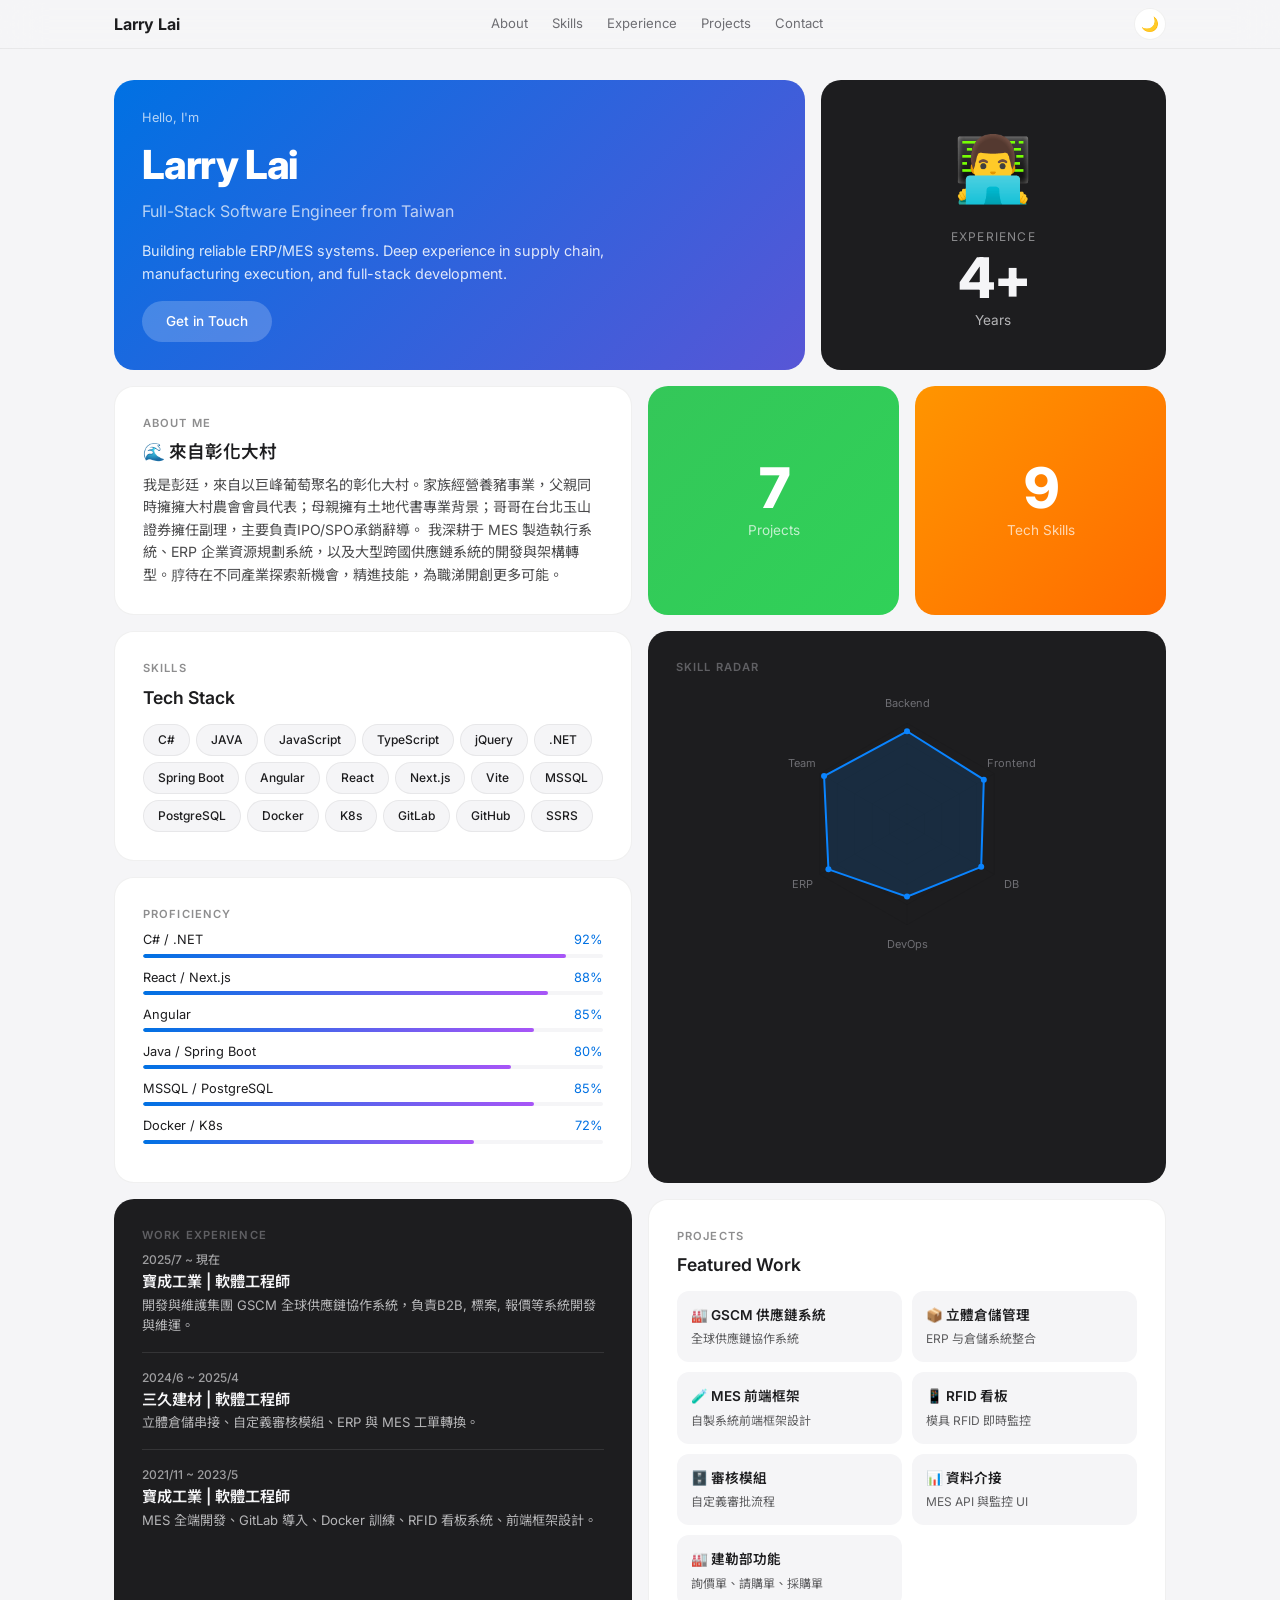
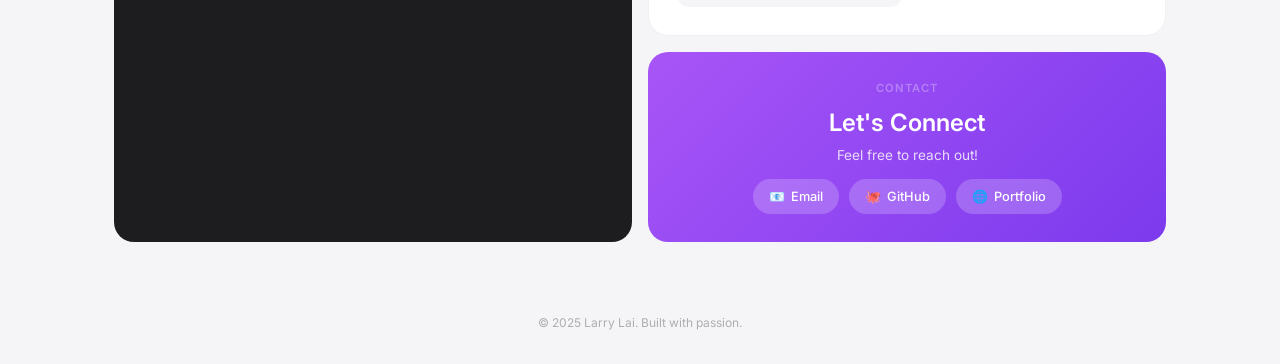
==== commit b4aa92c8: "Redesign to Bento Grid layout with real content" ====
--- a/index.html
+++ b/index.html
@@ -5,667 +5,312 @@
     <meta name="viewport" content="width=device-width, initial-scale=1.0">
     <title>Larry Lai | Software Engineer</title>
     <link rel="preconnect" href="https://fonts.googleapis.com">
-    <link href="https://fonts.googleapis.com/css2?family=Inter:wght@300;400;500;600;700&family=Noto+Sans+TC:wght@300;400;500;700&family=JetBrains+Mono:wght@400;500&display=swap" rel="stylesheet">
+    <link href="https://fonts.googleapis.com/css2?family=Inter:wght@300;400;500;600;700;800&family=Noto+Sans+TC:wght@300;400;500;700&family=JetBrains+Mono:wght@400;500&display=swap" rel="stylesheet">
     <style>
         *{margin:0;padding:0;box-sizing:border-box}
-        :root{--bg:#fafafa;--bg2:#fff;--text:#1d1d1f;--text2:#6e6e73;--text3:#86868b;--accent:#0071e3;--border:#e5e5e7;--card:#fff;--shadow:0 2px 20px rgba(0,0,0,0.06)}
-        [data-theme="dark"]{--bg:#0a0a0a;--bg2:#1a1a1a;--text:#f5f5f7;--text2:#a1a1a6;--text3:#6e6e73;--accent:#2997ff;--border:#333;--card:#1a1a1a;--shadow:0 2px 20px rgba(0,0,0,0.3)}
+        :root{--bg:#f5f5f7;--card:#fff;--text:#1d1d1f;--text2:#6e6e73;--text3:#aeaeb2;--accent:#0071e3;--border:rgba(0,0,0,0.06);--shadow:0 2px 12px rgba(0,0,0,0.04)}
+        [data-theme="dark"]{--bg:#000;--card:#1c1c1e;--text:#f5f5f7;--text2:#a1a1a6;--text3:#636366;--accent:#0a84ff;--border:rgba(255,255,255,0.08);--shadow:0 2px 12px rgba(0,0,0,0.2)}
         html{scroll-behavior:smooth}
-        body{background:var(--bg);color:var(--text);font-family:'Inter','Noto Sans TC',sans-serif;line-height:1.6;overflow-x:hidden;transition:background 0.5s,color 0.5s}
-
-        /* Mouse particles canvas */
-        #particles{position:fixed;top:0;left:0;width:100%;height:100%;z-index:0;pointer-events:none}
-
-        /* ===== NAV ===== */
-        nav{position:fixed;top:0;left:0;right:0;z-index:1000;background:rgba(250,250,250,0.8);backdrop-filter:blur(20px);-webkit-backdrop-filter:blur(20px);border-bottom:1px solid var(--border);transition:all 0.3s}
-        [data-theme="dark"] nav{background:rgba(10,10,10,0.8)}
-        nav.scrolled{box-shadow:var(--shadow)}
-        .nav-inner{max-width:1080px;margin:0 auto;padding:0 32px;height:56px;display:flex;align-items:center;justify-content:space-between}
-        .nav-logo{font-weight:700;font-size:1.1rem;color:var(--text);text-decoration:none}
-        .nav-links{display:flex;gap:32px;align-items:center}
-        .nav-links a{font-size:0.85rem;color:var(--text2);text-decoration:none;transition:color 0.2s;font-weight:400}
+        body{background:var(--bg);color:var(--text);font-family:'Inter','Noto Sans TC',-apple-system,sans-serif;line-height:1.5;transition:background 0.5s,color 0.5s}
+
+        /* Nav */
+        nav{position:fixed;top:0;left:0;right:0;z-index:1000;background:rgba(245,245,247,0.72);backdrop-filter:blur(20px);-webkit-backdrop-filter:blur(20px);border-bottom:1px solid var(--border);transition:all 0.3s}
+        [data-theme="dark"] nav{background:rgba(0,0,0,0.72)}
+        .nav-inner{max-width:1100px;margin:0 auto;padding:0 24px;height:48px;display:flex;align-items:center;justify-content:space-between}
+        .nav-logo{font-weight:700;font-size:1rem;color:var(--text);text-decoration:none}
+        .nav-links{display:flex;gap:24px;align-items:center}
+        .nav-links a{font-size:0.82rem;color:var(--text2);text-decoration:none;transition:color 0.2s}
         .nav-links a:hover{color:var(--text)}
-        .theme-btn{width:36px;height:36px;border-radius:50%;border:1px solid var(--border);background:var(--bg2);cursor:pointer;display:flex;align-items:center;justify-content:center;font-size:1rem;transition:all 0.3s}
-        .theme-btn:hover{transform:rotate(30deg) scale(1.1);border-color:var(--accent)}
-
-        /* ===== LOADING / INTRO ===== */
-        #introOverlay{position:fixed;top:0;left:0;width:100%;height:100%;background:var(--bg);z-index:10001;display:flex;flex-direction:column;align-items:center;justify-content:center;transition:opacity 0.8s,visibility 0.8s}
-        #introOverlay.hidden{opacity:0;visibility:hidden}
-        .intro-line{font-family:'JetBrains Mono',monospace;font-size:1rem;color:var(--text2);margin-bottom:8px;opacity:0;transform:translateY(10px);transition:all 0.5s}
-        .intro-line.show{opacity:1;transform:translateY(0)}
-        .intro-line .cursor{display:inline-block;width:2px;height:1em;background:var(--accent);animation:blink 1s step-end infinite;vertical-align:text-bottom;margin-left:2px}
-        @keyframes blink{50%{opacity:0}}
-        .intro-line.accent{color:var(--accent);font-weight:500}
-        .intro-line.big{font-size:2rem;font-weight:700;color:var(--text);font-family:'Inter',sans-serif}
-        .intro-bar{width:200px;height:2px;background:var(--border);margin-top:24px;border-radius:2px;overflow:hidden;opacity:0;transition:opacity 0.5s}
-        .intro-bar.show{opacity:1}
-        .intro-bar-fill{height:100%;background:var(--accent);width:0%;transition:width 0.1s linear}
-
-        /* ===== HERO ===== */
-        .hero{min-height:100vh;display:flex;flex-direction:column;align-items:center;justify-content:center;text-align:center;padding:120px 32px 80px;position:relative;z-index:1}
-        .hero-greeting{font-size:1.1rem;color:var(--accent);font-weight:500;margin-bottom:8px;opacity:0;animation:fadeUp 0.6s ease 0.2s forwards}
-        .hero h1{font-size:clamp(3rem,8vw,5.5rem);font-weight:700;letter-spacing:-0.04em;line-height:1.1;margin-bottom:16px;opacity:0;animation:fadeUp 0.6s ease 0.4s forwards}
-        .hero h1 .gradient{background:linear-gradient(135deg,var(--accent),#a855f7);-webkit-background-clip:text;-webkit-text-fill-color:transparent;background-clip:text}
-        .hero .subtitle{font-size:clamp(1.1rem,2.5vw,1.4rem);color:var(--text2);font-weight:300;margin-bottom:12px;opacity:0;animation:fadeUp 0.6s ease 0.6s forwards}
-        .hero .desc{font-size:1rem;color:var(--text3);max-width:480px;opacity:0;animation:fadeUp 0.6s ease 0.7s forwards}
-        .hero-cta{margin-top:36px;display:flex;gap:14px;opacity:0;animation:fadeUp 0.6s ease 0.8s forwards}
-        .btn{padding:14px 32px;border-radius:980px;font-size:0.9rem;font-weight:500;text-decoration:none;transition:all 0.3s;cursor:pointer;border:none;font-family:inherit}
-        .btn-primary{background:var(--accent);color:#fff}
-        .btn-primary:hover{transform:scale(1.05);box-shadow:0 4px 20px rgba(0,113,227,0.3)}
-        .btn-ghost{background:transparent;color:var(--accent);border:1.5px solid var(--border)}
-        .btn-ghost:hover{border-color:var(--accent)}
-        @keyframes fadeUp{from{opacity:0;transform:translateY(25px)}to{opacity:1;transform:translateY(0)}}
-
-        .scroll-hint{position:absolute;bottom:40px;left:50%;transform:translateX(-50%);animation:bounce 2s infinite}
-        .scroll-hint span{display:block;width:24px;height:24px;border-right:2px solid var(--text3);border-bottom:2px solid var(--text3);transform:rotate(45deg);opacity:0.4}
-        @keyframes bounce{0%,100%{transform:translateX(-50%) translateY(0)}50%{transform:translateX(-50%) translateY(10px)}}
-
-        /* ===== SECTIONS ===== */
-        section{padding:100px 32px;position:relative;z-index:1}
-        .section-inner{max-width:1000px;margin:0 auto}
-        .section-label{font-size:0.75rem;font-weight:600;color:var(--accent);text-transform:uppercase;letter-spacing:0.12em;margin-bottom:8px}
-        .section-title{font-size:clamp(2rem,4vw,3rem);font-weight:700;letter-spacing:-0.03em;margin-bottom:12px}
-        .section-desc{font-size:1rem;color:var(--text2);max-width:520px;line-height:1.7}
-
-        .fade-up{opacity:0;transform:translateY(40px);transition:all 0.7s cubic-bezier(0.16,1,0.3,1)}
+        .theme-btn{width:32px;height:32px;border-radius:50%;border:1px solid var(--border);background:var(--card);cursor:pointer;display:flex;align-items:center;justify-content:center;font-size:0.9rem;transition:all 0.3s}
+        .theme-btn:hover{transform:scale(1.1)}
+
+        /* Bento Grid */
+        .bento{max-width:1100px;margin:0 auto;padding:80px 24px 40px}
+        .bento-hero{display:grid;grid-template-columns:2fr 1fr;gap:16px;margin-bottom:16px}
+        .bento-grid{display:grid;grid-template-columns:repeat(4,1fr);gap:16px}
+        .b{border-radius:20px;padding:28px;transition:all 0.4s cubic-bezier(0.16,1,0.3,1);overflow:hidden;position:relative}
+        .b:hover{transform:scale(1.015);box-shadow:0 8px 30px rgba(0,0,0,0.08)}
+        [data-theme="dark"] .b:hover{box-shadow:0 8px 30px rgba(0,0,0,0.4)}
+        .b-light{background:var(--card);border:1px solid var(--border)}
+        .b-dark{background:#1d1d1f;color:#f5f5f7}
+        .b-accent{background:linear-gradient(135deg,#0071e3,#5856d6);color:#fff}
+        .b-green{background:linear-gradient(135deg,#34c759,#30d158);color:#fff}
+        .b-orange{background:linear-gradient(135deg,#ff9500,#ff6b00);color:#fff}
+        .b-purple{background:linear-gradient(135deg,#a855f7,#7c3aed);color:#fff}
+        .b-pink{background:linear-gradient(135deg,#ff2d55,#ff375f);color:#fff}
+
+        .b h2{font-size:clamp(1.8rem,4vw,2.8rem);font-weight:800;letter-spacing:-0.03em;line-height:1.1}
+        .b h3{font-size:1.1rem;font-weight:600;margin-bottom:6px}
+        .b p{font-size:0.88rem;line-height:1.6;opacity:0.8}
+        .b .label{font-size:0.7rem;font-weight:600;text-transform:uppercase;letter-spacing:0.1em;opacity:0.5;margin-bottom:8px}
+        .b .big-emoji{font-size:4rem;margin-bottom:12px}
+        .b .name{font-size:2.5rem;font-weight:800;letter-spacing:-0.03em}
+        .b .subtitle{font-size:1rem;opacity:0.7;margin-top:4px}
+        .b .tag{display:inline-block;font-size:0.7rem;padding:4px 10px;border-radius:980px;background:rgba(255,255,255,0.2);margin:2px}
+        .b-light .tag{background:rgba(0,113,227,0.08);color:var(--accent)}
+        .stat-num{font-size:3.5rem;font-weight:800;letter-spacing:-0.04em;line-height:1}
+        .stat-label{font-size:0.85rem;opacity:0.7;margin-top:4px}
+
+        /* Span classes */
+        .span-2{grid-column:span 2}
+        .span-3{grid-column:span 3}
+        .span-4{grid-column:span 4}
+        .row-2{grid-row:span 2}
+
+        /* Skills grid inside bento */
+        .skill-chips{display:flex;flex-wrap:wrap;gap:6px;margin-top:12px}
+        .chip{font-size:0.75rem;padding:6px 14px;border-radius:980px;font-weight:500;transition:all 0.3s;cursor:default}
+        .b-light .chip{background:var(--bg);color:var(--text);border:1px solid var(--border)}
+        .b-light .chip:hover{border-color:var(--accent);color:var(--accent)}
+        .b-dark .chip{background:rgba(255,255,255,0.08);color:#f5f5f7;border:1px solid rgba(255,255,255,0.1)}
+        .b-dark .chip:hover{background:rgba(255,255,255,0.15)}
+
+        /* Experience timeline inside bento */
+        .exp-item{margin-bottom:16px;padding-bottom:16px;border-bottom:1px solid rgba(255,255,255,0.1)}
+        .exp-item:last-child{border:none;margin:0;padding:0}
+        .exp-period{font-size:0.75rem;font-weight:500;opacity:0.6}
+        .exp-title{font-size:0.95rem;font-weight:600;margin:2px 0}
+        .exp-desc{font-size:0.82rem;opacity:0.7;line-height:1.5}
+
+        /* Project cards */
+        .proj-grid{display:grid;grid-template-columns:1fr 1fr;gap:10px;margin-top:12px}
+        .proj-card{background:rgba(255,255,255,0.1);border-radius:12px;padding:14px;transition:all 0.3s}
+        .b-light .proj-card{background:var(--bg)}
+        .proj-card:hover{transform:translateY(-2px)}
+        .proj-card h4{font-size:0.85rem;font-weight:600;margin-bottom:4px}
+        .proj-card p{font-size:0.75rem;opacity:0.7}
+
+        /* Radar */
+        .radar-wrap{width:100%;max-width:280px;margin:0 auto}
+        .radar-canvas{width:100%;height:auto}
+
+        /* Progress bars */
+        .bar-item{margin-bottom:10px}
+        .bar-top{display:flex;justify-content:space-between;font-size:0.8rem;margin-bottom:4px}
+        .bar-track{height:4px;background:rgba(255,255,255,0.1);border-radius:4px;overflow:hidden}
+        .b-light .bar-track{background:var(--bg)}
+        .bar-fill{height:100%;border-radius:4px;width:0%;transition:width 1.5s cubic-bezier(0.16,1,0.3,1)}
+        .b-accent .bar-fill,.b-green .bar-fill,.b-orange .bar-fill,.b-purple .bar-fill,.b-pink .bar-fill{background:rgba(255,255,255,0.6)}
+        .b-light .bar-fill{background:linear-gradient(90deg,var(--accent),#a855f7)}
+        .b-dark .bar-fill{background:linear-gradient(90deg,var(--accent),#a855f7)}
+
+        /* Contact */
+        .contact-row{display:flex;gap:10px;margin-top:12px;flex-wrap:wrap}
+        .contact-pill{display:flex;align-items:center;gap:6px;padding:8px 16px;border-radius:980px;font-size:0.8rem;font-weight:500;text-decoration:none;transition:all 0.3s}
+        .b-dark .contact-pill{background:rgba(255,255,255,0.1);color:#f5f5f7}
+        .b-dark .contact-pill:hover{background:rgba(255,255,255,0.2)}
+        .b-light .contact-pill{background:var(--bg);color:var(--text);border:1px solid var(--border)}
+        .b-light .contact-pill:hover{border-color:var(--accent);color:var(--accent)}
+
+        /* Ripple */
+        .ripple{position:fixed;pointer-events:none;border-radius:50%;border:2px solid var(--accent);animation:rippleOut 0.7s ease-out forwards;z-index:9999}
+        @keyframes rippleOut{0%{width:0;height:0;opacity:0.5}100%{width:60px;height:60px;opacity:0}}
+
+        /* Fade in */
+        .fade-up{opacity:0;transform:translateY(30px);transition:all 0.6s cubic-bezier(0.16,1,0.3,1)}
         .fade-up.visible{opacity:1;transform:translateY(0)}
 
-        /* ===== STATS ===== */
-        .stats-row{display:grid;grid-template-columns:repeat(4,1fr);gap:20px;margin-top:56px}
-        .stat-card{text-align:center;padding:36px 16px;background:var(--card);border:1px solid var(--border);border-radius:20px;transition:all 0.4s cubic-bezier(0.16,1,0.3,1)}
-        .stat-card:hover{transform:translateY(-6px);box-shadow:var(--shadow)}
-        .stat-num{font-size:3rem;font-weight:700;letter-spacing:-0.04em;background:linear-gradient(135deg,var(--accent),#a855f7);-webkit-background-clip:text;-webkit-text-fill-color:transparent;background-clip:text}
-        .stat-label{font-size:0.85rem;color:var(--text2);margin-top:4px}
-
-        /* ===== SKILLS RADAR ===== */
-        .skills-layout{display:grid;grid-template-columns:1fr 1fr;gap:60px;margin-top:56px;align-items:start}
-        .radar-wrap{position:relative;width:100%;max-width:400px;aspect-ratio:1;margin:0 auto}
-        .radar-canvas{width:100%;height:100%}
-        .skills-list{display:flex;flex-direction:column;gap:12px}
-        .skill-bar-item{background:var(--card);border:1px solid var(--border);border-radius:12px;padding:16px 20px;transition:all 0.3s}
-        .skill-bar-item:hover{border-color:var(--accent);transform:translateX(4px)}
-        .skill-bar-top{display:flex;justify-content:space-between;margin-bottom:8px}
-        .skill-bar-name{font-size:0.9rem;font-weight:500}
-        .skill-bar-pct{font-size:0.8rem;color:var(--accent);font-weight:600}
-        .skill-bar-track{height:4px;background:var(--border);border-radius:4px;overflow:hidden}
-        .skill-bar-fill{height:100%;background:linear-gradient(90deg,var(--accent),#a855f7);border-radius:4px;width:0%;transition:width 1.2s cubic-bezier(0.16,1,0.3,1)}
-
-        /* ===== TIMELINE ===== */
-        .timeline{margin-top:56px;position:relative}
-        .timeline::before{content:'';position:absolute;left:50%;top:0;bottom:0;width:2px;background:var(--border);transform:translateX(-50%)}
-        .tl-item{display:flex;align-items:flex-start;margin-bottom:48px;position:relative}
-        .tl-item:nth-child(odd){flex-direction:row-reverse}
-        .tl-item:nth-child(odd) .tl-content{text-align:right;padding-right:48px;padding-left:0}
-        .tl-item:nth-child(even) .tl-content{padding-left:48px}
-        .tl-content{width:50%}
-        .tl-dot{position:absolute;left:50%;top:8px;width:14px;height:14px;border-radius:50%;background:var(--accent);border:3px solid var(--bg);transform:translateX(-50%);z-index:2;transition:all 0.3s}
-        .tl-item.current .tl-dot{background:#34c759;box-shadow:0 0 0 6px rgba(52,199,89,0.15)}
-        .tl-item:hover .tl-dot{transform:translateX(-50%) scale(1.3)}
-        .tl-period{font-size:0.8rem;color:var(--accent);font-weight:500;margin-bottom:4px}
-        .tl-title{font-size:1.15rem;font-weight:600;margin-bottom:4px}
-        .tl-company{font-size:0.9rem;color:var(--text2);margin-bottom:10px}
-        .tl-tasks{list-style:none}
-        .tl-tasks li{font-size:0.88rem;color:var(--text2);padding:3px 0;line-height:1.6}
-        .tl-tags{display:flex;gap:6px;margin-top:10px;flex-wrap:wrap}
-        .tl-item:nth-child(odd) .tl-tags{justify-content:flex-end}
-        .tag{font-size:0.7rem;padding:3px 10px;border-radius:980px;background:rgba(0,113,227,0.08);color:var(--accent);font-weight:500}
-        [data-theme="dark"] .tag{background:rgba(41,151,255,0.15)}
-
-        /* ===== PROJECTS FLIP ===== */
-        .projects-grid{display:grid;grid-template-columns:repeat(auto-fill,minmax(300px,1fr));gap:24px;margin-top:56px}
-        .flip-card{height:260px;perspective:1000px;cursor:pointer}
-        .flip-inner{position:relative;width:100%;height:100%;transition:transform 0.6s cubic-bezier(0.16,1,0.3,1);transform-style:preserve-3d}
-        .flip-card:hover .flip-inner{transform:rotateY(180deg)}
-        .flip-front,.flip-back{position:absolute;width:100%;height:100%;backface-visibility:hidden;border-radius:20px;border:1px solid var(--border);padding:28px;display:flex;flex-direction:column}
-        .flip-front{background:var(--card)}
-        .flip-back{background:linear-gradient(135deg,var(--accent),#7c3aed);color:#fff;transform:rotateY(180deg)}
-        .flip-rarity{display:inline-block;font-size:0.65rem;font-weight:600;text-transform:uppercase;letter-spacing:0.08em;padding:3px 10px;border-radius:980px;margin-bottom:12px;width:fit-content}
-        .flip-front .flip-rarity{background:rgba(0,113,227,0.1);color:var(--accent)}
-        .flip-back .flip-rarity{background:rgba(255,255,255,0.2);color:#fff}
-        .flip-title{font-size:1.1rem;font-weight:600;margin-bottom:8px}
-        .flip-desc{font-size:0.88rem;color:var(--text2);line-height:1.6;flex:1}
-        .flip-back .flip-desc{color:rgba(255,255,255,0.85)}
-        .flip-tech{display:flex;gap:6px;flex-wrap:wrap;margin-top:auto}
-        .flip-tech span{font-size:0.7rem;padding:3px 8px;border-radius:980px;background:rgba(255,255,255,0.2);color:#fff}
-        .flip-hint{font-size:0.75rem;color:var(--text3);margin-top:8px}
-        .flip-back .flip-hint{color:rgba(255,255,255,0.6)}
-
-        /* ===== CONTACT ===== */
-        .contact-section{text-align:center}
-        .contact-links{display:flex;gap:16px;justify-content:center;margin-top:40px;flex-wrap:wrap}
-        .contact-link{display:flex;align-items:center;gap:10px;padding:16px 32px;background:var(--card);border:1px solid var(--border);border-radius:980px;text-decoration:none;color:var(--text);font-size:0.9rem;font-weight:500;transition:all 0.3s}
-        .contact-link:hover{border-color:var(--accent);color:var(--accent);transform:translateY(-3px);box-shadow:var(--shadow)}
-        .contact-link .icon{font-size:1.2rem}
-
-        /* ===== CLICK RIPPLE ===== */
-        .ripple{position:fixed;pointer-events:none;border-radius:50%;border:2px solid var(--accent);animation:rippleOut 0.8s ease-out forwards;z-index:9999}
-        @keyframes rippleOut{0%{width:0;height:0;opacity:0.6}100%{width:80px;height:80px;opacity:0}}
-
-        footer{text-align:center;padding:48px 32px;border-top:1px solid var(--border);color:var(--text3);font-size:0.8rem;position:relative;z-index:1}
+        footer{text-align:center;padding:32px 24px;color:var(--text3);font-size:0.75rem}
 
         @media(max-width:768px){
+            .bento-hero{grid-template-columns:1fr}
+            .bento-grid{grid-template-columns:1fr 1fr}
+            .span-2,.span-3,.span-4{grid-column:span 2}
             .nav-links{display:none}
-            .skills-layout{grid-template-columns:1fr}
-            .timeline::before{left:20px}
-            .tl-item,.tl-item:nth-child(odd){flex-direction:column;padding-left:44px}
-            .tl-content,.tl-item:nth-child(odd) .tl-content{width:100%;padding:0;text-align:left}
-            .tl-item:nth-child(odd) .tl-tags{justify-content:flex-start}
-            .tl-dot{left:20px}
-            .stats-row{grid-template-columns:repeat(2,1fr)}
-            .projects-grid{grid-template-columns:1fr}
-            section{padding:60px 20px}
+            .proj-grid{grid-template-columns:1fr}
+        }
+        @media(max-width:480px){
+            .bento-grid{grid-template-columns:1fr}
+            .span-2,.span-3,.span-4{grid-column:span 1}
         }
     </style>
 </head>
 <body>
 
-<!-- Intro Overlay -->
-<div id="introOverlay">
-    <div class="intro-line" id="il1"><span class="cursor"></span></div>
-    <div class="intro-line accent" id="il2"></div>
-    <div class="intro-line big" id="il3"></div>
-    <div class="intro-bar" id="ilBar"><div class="intro-bar-fill" id="ilBarFill"></div></div>
-</div>
-
-<!-- Mouse Particles -->
-<canvas id="particles"></canvas>
-
-<!-- Nav -->
 <nav id="navbar">
     <div class="nav-inner">
         <a href="#" class="nav-logo">Larry Lai</a>
         <div class="nav-links">
             <a href="#about">About</a>
             <a href="#skills">Skills</a>
-            <a href="#experience">Experience</a>
-            <a href="#projects">Projects</a>
+            <a href="#exp">Experience</a>
+            <a href="#proj">Projects</a>
             <a href="#contact">Contact</a>
         </div>
-        <button class="theme-btn" id="themeBtn" title="Toggle theme">&#x1F319;</button>
+        <button class="theme-btn" id="themeBtn">&#x1F319;</button>
     </div>
 </nav>
 
-<!-- Hero -->
-<section class="hero">
-    <div class="hero-greeting">Hello, I'm</div>
-    <h1><span class="gradient">Larry Lai</span></h1>
-    <div class="subtitle">Full-Stack Software Engineer</div>
-    <div class="desc">Building reliable ERP/MES systems. Passionate about clean code and scalable architecture.</div>
-    <div class="hero-cta">
-        <a href="#contact" class="btn btn-primary">Get in Touch</a>
-        <a href="#experience" class="btn btn-ghost">View Work</a>
+<div class="bento">
+
+    <!-- Hero Bento -->
+    <div class="bento-hero">
+        <div class="b b-accent fade-up" style="display:flex;flex-direction:column;justify-content:center">
+            <div style="font-size:0.8rem;opacity:0.7;margin-bottom:8px">Hello, I'm</div>
+            <div class="name">Larry Lai</div>
+            <div class="subtitle">Full-Stack Software Engineer from Taiwan</div>
+            <div style="margin-top:16px;font-size:0.9rem;opacity:0.85;max-width:480px;line-height:1.6">
+                Building reliable ERP/MES systems. Deep experience in supply chain, manufacturing execution, and full-stack development.
+            </div>
+            <div style="margin-top:16px">
+                <a href="#contact" style="display:inline-block;padding:10px 24px;border-radius:980px;background:rgba(255,255,255,0.2);color:#fff;text-decoration:none;font-size:0.85rem;font-weight:500;transition:all 0.3s">Get in Touch</a>
+            </div>
+        </div>
+        <div class="b b-dark fade-up" style="display:flex;flex-direction:column;justify-content:center;align-items:center;text-align:center">
+            <div class="big-emoji">&#x1F468;&#x200D;&#x1F4BB;</div>
+            <div style="font-size:0.75rem;opacity:0.5;text-transform:uppercase;letter-spacing:0.1em">Experience</div>
+            <div class="stat-num" style="margin-top:4px">4+</div>
+            <div class="stat-label">Years</div>
+        </div>
     </div>
-    <div class="scroll-hint"><span></span></div>
-</section>
-
-<!-- Stats -->
-<section>
-    <div class="section-inner fade-up">
-        <div class="stats-row">
-            <div class="stat-card"><div class="stat-num" data-target="4">0</div><div class="stat-label">Years Experience</div></div>
-            <div class="stat-card"><div class="stat-num" data-target="3">0</div><div class="stat-label">Companies</div></div>
-            <div class="stat-card"><div class="stat-num" data-target="7">0</div><div class="stat-label">Projects Shipped</div></div>
-            <div class="stat-card"><div class="stat-num" data-target="9">0</div><div class="stat-label">Tech Skills</div></div>
-        </div>
-    </div>
-</section>
-
-<!-- About -->
-<section id="about">
-    <div class="section-inner fade-up">
-        <div class="section-label">About Me</div>
-        <div class="section-title">Hi, I'm Larry &#x1F44B;</div>
-        <div class="section-desc">A full-stack engineer from Taiwan, specializing in ERP and MES systems with deep experience in manufacturing and supply chain solutions.</div>
-        <p style="margin-top:20px;font-size:0.95rem;color:var(--text2);line-height:1.8;max-width:640px">
-            I'm proficient in Angular, React (Next.js), .NET, Spring Boot and other frameworks, with end-to-end capability from requirement analysis to implementation. I enjoy teamwork and can also work independently, flexibly adapting to technical needs while pursuing challenges and growth.
-        </p>
-    </div>
-</section>
-
-<!-- Skills -->
-<section id="skills">
-    <div class="section-inner fade-up">
-        <div class="section-label">Skills</div>
-        <div class="section-title">Tech Stack</div>
-        <div class="skills-layout">
+
+    <!-- Main Bento Grid -->
+    <div class="bento-grid">
+
+        <!-- About -->
+        <div class="b b-light span-2 fade-up" id="about">
+            <div class="label">About Me</div>
+            <h3>&#x1F30A; &#x4F86;&#x81EA;&#x5F70;&#x5316;&#x5927;&#x6751;</h3>
+            <p style="margin-top:8px">
+                &#x6211;&#x662F;&#x5F6D;&#x5EF7;&#xFF0C;&#x4F86;&#x81EA;&#x4EE5;&#x5DE8;&#x5CF0;&#x8461;&#x8404;&#x805A;&#x540D;&#x7684;&#x5F70;&#x5316;&#x5927;&#x6751;&#x3002;&#x5BB6;&#x65CF;&#x7D93;&#x71DF;&#x990A;&#x8C6C;&#x4E8B;&#x696D;&#xFF0C;&#x7236;&#x89AA;&#x540C;&#x6642;&#x64C1;&#x64C1;&#x5927;&#x6751;&#x8FB2;&#x6703;&#x6703;&#x54E1;&#x4EE3;&#x8868;&#xFF1B;&#x6BCD;&#x89AA;&#x64C1;&#x6709;&#x571F;&#x5730;&#x4EE3;&#x66F8;&#x5C08;&#x696D;&#x80CC;&#x666F;&#xFF1B;&#x54E5;&#x54E5;&#x5728;&#x53F0;&#x5317;&#x7389;&#x5C71;&#x8B49;&#x5238;&#x64C1;&#x4EFB;&#x526F;&#x7406;&#xFF0C;&#x4E3B;&#x8981;&#x8CA0;&#x8CAC;IPO/SPO&#x627F;&#x92B7;&#x8FAD;&#x5C0E;&#x3002;
+                &#x6211;&#x6DF1;&#x8015;&#x4E8E; MES &#x88FD;&#x9020;&#x57F7;&#x884C;&#x7CFB;&#x7D71;&#x3001;ERP &#x4F01;&#x696D;&#x8CC7;&#x6E90;&#x898F;&#x5283;&#x7CFB;&#x7D71;&#xFF0C;&#x4EE5;&#x53CA;&#x5927;&#x578B;&#x8DE8;&#x570B;&#x4F9B;&#x61C9;&#x93C8;&#x7CFB;&#x7D71;&#x7684;&#x958B;&#x767C;&#x8207;&#x67B6;&#x69CB;&#x8F49;&#x578B;&#x3002;&#x671C;&#x5F85;&#x5728;&#x4E0D;&#x540C;&#x7522;&#x696D;&#x63A2;&#x7D22;&#x65B0;&#x6A5F;&#x6703;&#xFF0C;&#x7CBE;&#x9032;&#x6280;&#x80FD;&#xFF0C;&#x70BA;&#x8077;&#x6D95;&#x958B;&#x5275;&#x66F4;&#x591A;&#x53EF;&#x80FD;&#x3002;
+            </p>
+        </div>
+
+        <!-- Quick Stats -->
+        <div class="b b-green fade-up" style="display:flex;flex-direction:column;justify-content:center;align-items:center;text-align:center">
+            <div class="stat-num" data-target="7">0</div>
+            <div class="stat-label">Projects</div>
+        </div>
+        <div class="b b-orange fade-up" style="display:flex;flex-direction:column;justify-content:center;align-items:center;text-align:center">
+            <div class="stat-num" data-target="9">0</div>
+            <div class="stat-label">Tech Skills</div>
+        </div>
+
+        <!-- Skills -->
+        <div class="b b-light span-2 fade-up" id="skills">
+            <div class="label">Skills</div>
+            <h3>Tech Stack</h3>
+            <div class="skill-chips">
+                <span class="chip">C#</span><span class="chip">JAVA</span><span class="chip">JavaScript</span>
+                <span class="chip">TypeScript</span><span class="chip">jQuery</span><span class="chip">.NET</span>
+                <span class="chip">Spring Boot</span><span class="chip">Angular</span><span class="chip">React</span>
+                <span class="chip">Next.js</span><span class="chip">Vite</span><span class="chip">MSSQL</span>
+                <span class="chip">PostgreSQL</span><span class="chip">Docker</span><span class="chip">K8s</span>
+                <span class="chip">GitLab</span><span class="chip">GitHub</span><span class="chip">SSRS</span>
+            </div>
+        </div>
+
+        <!-- Radar -->
+        <div class="b b-dark span-2 row-2 fade-up">
+            <div class="label" style="color:#a1a1a6">Skill Radar</div>
             <div class="radar-wrap">
                 <canvas id="radarChart" class="radar-canvas"></canvas>
             </div>
-            <div class="skills-list">
-                <div class="skill-bar-item"><div class="skill-bar-top"><span class="skill-bar-name">C# / .NET</span><span class="skill-bar-pct">92%</span></div><div class="skill-bar-track"><div class="skill-bar-fill" data-width="92"></div></div></div>
-                <div class="skill-bar-item"><div class="skill-bar-top"><span class="skill-bar-name">React / Next.js</span><span class="skill-bar-pct">88%</span></div><div class="skill-bar-track"><div class="skill-bar-fill" data-width="88"></div></div></div>
-                <div class="skill-bar-item"><div class="skill-bar-top"><span class="skill-bar-name">Angular</span><span class="skill-bar-pct">85%</span></div><div class="skill-bar-track"><div class="skill-bar-fill" data-width="85"></div></div></div>
-                <div class="skill-bar-item"><div class="skill-bar-top"><span class="skill-bar-name">Java / Spring Boot</span><span class="skill-bar-pct">80%</span></div><div class="skill-bar-track"><div class="skill-bar-fill" data-width="80"></div></div></div>
-                <div class="skill-bar-item"><div class="skill-bar-top"><span class="skill-bar-name">MSSQL / PostgreSQL</span><span class="skill-bar-pct">85%</span></div><div class="skill-bar-track"><div class="skill-bar-fill" data-width="85"></div></div></div>
-                <div class="skill-bar-item"><div class="skill-bar-top"><span class="skill-bar-name">Docker / K8s</span><span class="skill-bar-pct">72%</span></div><div class="skill-bar-track"><div class="skill-bar-fill" data-width="72"></div></div></div>
-            </div>
-        </div>
+        </div>
+
+        <!-- Skill Bars -->
+        <div class="b b-light span-2 fade-up">
+            <div class="label">Proficiency</div>
+            <div class="bar-item"><div class="bar-top"><span>C# / .NET</span><span style="color:var(--accent)">92%</span></div><div class="bar-track"><div class="bar-fill" data-width="92"></div></div></div>
+            <div class="bar-item"><div class="bar-top"><span>React / Next.js</span><span style="color:var(--accent)">88%</span></div><div class="bar-track"><div class="bar-fill" data-width="88"></div></div></div>
+            <div class="bar-item"><div class="bar-top"><span>Angular</span><span style="color:var(--accent)">85%</span></div><div class="bar-track"><div class="bar-fill" data-width="85"></div></div></div>
+            <div class="bar-item"><div class="bar-top"><span>Java / Spring Boot</span><span style="color:var(--accent)">80%</span></div><div class="bar-track"><div class="bar-fill" data-width="80"></div></div></div>
+            <div class="bar-item"><div class="bar-top"><span>MSSQL / PostgreSQL</span><span style="color:var(--accent)">85%</span></div><div class="bar-track"><div class="bar-fill" data-width="85"></div></div></div>
+            <div class="bar-item"><div class="bar-top"><span>Docker / K8s</span><span style="color:var(--accent)">72%</span></div><div class="bar-track"><div class="bar-fill" data-width="72"></div></div></div>
+        </div>
+
+        <!-- Experience -->
+        <div class="b b-dark span-2 row-2 fade-up" id="exp">
+            <div class="label" style="color:#a1a1a6">Work Experience</div>
+            <div class="exp-item">
+                <div class="exp-period">2025/7 ~ &#x73FE;&#x5728;</div>
+                <div class="exp-title">&#x5BF6;&#x6210;&#x5DE5;&#x696D; | &#x8EDF;&#x9AD4;&#x5DE5;&#x7A0B;&#x5E2B;</div>
+                <div class="exp-desc">&#x958B;&#x767C;&#x8207;&#x7DAD;&#x8B77;&#x96C6;&#x5718; GSCM &#x5168;&#x7403;&#x4F9B;&#x61C9;&#x93C8;&#x5354;&#x4F5C;&#x7CFB;&#x7D71;&#xFF0C;&#x8CA0;&#x8CAC;B2B, &#x6A19;&#x6848;, &#x5831;&#x50F9;&#x7B49;&#x7CFB;&#x7D71;&#x958B;&#x767C;&#x8207;&#x7DAD;&#x904B;&#x3002;</div>
+            </div>
+            <div class="exp-item">
+                <div class="exp-period">2024/6 ~ 2025/4</div>
+                <div class="exp-title">&#x4E09;&#x4E45;&#x5EFA;&#x6750; | &#x8EDF;&#x9AD4;&#x5DE5;&#x7A0B;&#x5E2B;</div>
+                <div class="exp-desc">&#x7ACB;&#x9AD4;&#x5009;&#x5132;&#x4E32;&#x63A5;&#x3001;&#x81EA;&#x5B9A;&#x7FA9;&#x5BE9;&#x6838;&#x6A21;&#x7D44;&#x3001;ERP &#x8207; MES &#x5DE5;&#x55AE;&#x8F49;&#x63DB;&#x3002;</div>
+            </div>
+            <div class="exp-item">
+                <div class="exp-period">2021/11 ~ 2023/5</div>
+                <div class="exp-title">&#x5BF6;&#x6210;&#x5DE5;&#x696D; | &#x8EDF;&#x9AD4;&#x5DE5;&#x7A0B;&#x5E2B;</div>
+                <div class="exp-desc">MES &#x5168;&#x7AEF;&#x958B;&#x767C;&#x3001;GitLab &#x5C0E;&#x5165;&#x3001;Docker &#x8A13;&#x7DF4;&#x3001;RFID &#x770B;&#x677F;&#x7CFB;&#x7D71;&#x3001;&#x524D;&#x7AEF;&#x6846;&#x67B6;&#x8A2D;&#x8A08;&#x3002;</div>
+            </div>
+        </div>
+
+        <!-- Projects -->
+        <div class="b b-light span-2 fade-up" id="proj">
+            <div class="label">Projects</div>
+            <h3>Featured Work</h3>
+            <div class="proj-grid">
+                <div class="proj-card"><h4>&#x1F3ED; GSCM &#x4F9B;&#x61C9;&#x93C8;&#x7CFB;&#x7D71;</h4><p>&#x5168;&#x7403;&#x4F9B;&#x61C9;&#x93C8;&#x5354;&#x4F5C;&#x7CFB;&#x7D71;</p></div>
+                <div class="proj-card"><h4>&#x1F4E6; &#x7ACB;&#x9AD4;&#x5009;&#x5132;&#x7BA1;&#x7406;</h4><p>ERP &#x4E0E;&#x5009;&#x5132;&#x7CFB;&#x7D71;&#x6574;&#x5408;</p></div>
+                <div class="proj-card"><h4>&#x1F9EA; MES &#x524D;&#x7AEF;&#x6846;&#x67B6;</h4><p>&#x81EA;&#x88FD;&#x7CFB;&#x7D71;&#x524D;&#x7AEF;&#x6846;&#x67B6;&#x8A2D;&#x8A08;</p></div>
+                <div class="proj-card"><h4>&#x1F4F1; RFID &#x770B;&#x677F;</h4><p>&#x6A21;&#x5177; RFID &#x5373;&#x6642;&#x76E3;&#x63A7;</p></div>
+                <div class="proj-card"><h4>&#x1F5C4;&#xFE0F; &#x5BE9;&#x6838;&#x6A21;&#x7D44;</h4><p>&#x81EA;&#x5B9A;&#x7FA9;&#x5BE9;&#x6279;&#x6D41;&#x7A0B;</p></div>
+                <div class="proj-card"><h4>&#x1F4CA; &#x8CC7;&#x6599;&#x4ECB;&#x63A5;</h4><p>MES API &#x8207;&#x76E3;&#x63A7; UI</p></div>
+                <div class="proj-card"><h4>&#x1F3ED; &#x5EFA;&#x52D2;&#x90E8;&#x529F;&#x80FD;</h4><p>&#x8A62;&#x50F9;&#x55AE;&#x3001;&#x8ACB;&#x8CFC;&#x55AE;&#x3001;&#x63A1;&#x8CFC;&#x55AE;</p></div>
+            </div>
+        </div>
+
+        <!-- Contact -->
+        <div class="b b-purple span-2 fade-up" id="contact" style="text-align:center;display:flex;flex-direction:column;justify-content:center;align-items:center">
+            <div class="label" style="color:rgba(255,255,255,0.6)">Contact</div>
+            <h3 style="font-size:1.5rem;margin-bottom:4px">Let's Connect</h3>
+            <p style="font-size:0.85rem;opacity:0.8">Feel free to reach out!</p>
+            <div class="contact-row">
+                <a href="mailto:larrylai0306@gmail.com" class="contact-pill" style="background:rgba(255,255,255,0.2);color:#fff"><span>&#x1F4E7;</span> Email</a>
+                <a href="https://github.com/larry369" class="contact-pill" target="_blank" style="background:rgba(255,255,255,0.2);color:#fff"><span>&#x1F419;</span> GitHub</a>
+                <a href="https://github.com/larry369/larry369.github.io" class="contact-pill" target="_blank" style="background:rgba(255,255,255,0.2);color:#fff"><span>&#x1F310;</span> Portfolio</a>
+            </div>
+        </div>
+
     </div>
-</section>
-
-<!-- Experience -->
-<section id="experience">
-    <div class="section-inner fade-up">
-        <div class="section-label">Experience</div>
-        <div class="section-title">Work History</div>
-        <div class="timeline">
-            <div class="tl-item current">
-                <div class="tl-dot"></div>
-                <div class="tl-content">
-                    <div class="tl-period">2025/7 ~ Present</div>
-                    <div class="tl-title">&#x1F3E2; &#x5BF6;&#x6210;&#x5DE5;&#x696D;</div>
-                    <div class="tl-company">Software Engineer</div>
-                    <ul class="tl-tasks">
-                        <li>GSCM global supply chain system development</li>
-                        <li>B2B, bidding, and quotation system operations</li>
-                    </ul>
-                    <div class="tl-tags"><span class="tag">GSCM</span><span class="tag">B2B</span><span class="tag">Supply Chain</span></div>
-                </div>
-            </div>
-            <div class="tl-item">
-                <div class="tl-dot"></div>
-                <div class="tl-content">
-                    <div class="tl-period">2024/6 ~ 2025/4</div>
-                    <div class="tl-title">&#x1F3D7;&#xFE0F; &#x4E09;&#x4E45;&#x5EFA;&#x6750;</div>
-                    <div class="tl-company">Software Engineer</div>
-                    <ul class="tl-tasks">
-                        <li>Warehouse integration with ERP system</li>
-                        <li>Custom approval workflow module</li>
-                        <li>ERP & MES work order integration</li>
-                    </ul>
-                    <div class="tl-tags"><span class="tag">ERP</span><span class="tag">MES</span><span class="tag">Warehouse</span></div>
-                </div>
-            </div>
-            <div class="tl-item">
-                <div class="tl-dot"></div>
-                <div class="tl-content">
-                    <div class="tl-period">2021/11 ~ 2023/5</div>
-                    <div class="tl-title">&#x2694;&#xFE0F; &#x5BF6;&#x6210;&#x5DE5;&#x696D;</div>
-                    <div class="tl-company">Software Engineer</div>
-                    <ul class="tl-tasks">
-                        <li>MES full-stack development & maintenance</li>
-                        <li>MES data integration API design</li>
-                        <li>GitLab introduction & team training</li>
-                        <li>RFID dashboard system (full-stack)</li>
-                        <li>Docker education & training</li>
-                    </ul>
-                    <div class="tl-tags"><span class="tag">MES</span><span class="tag">GitLab</span><span class="tag">Docker</span><span class="tag">RFID</span></div>
-                </div>
-            </div>
-        </div>
-    </div>
-</section>
-
-<!-- Projects -->
-<section id="projects">
-    <div class="section-inner fade-up">
-        <div class="section-label">Projects</div>
-        <div class="section-title">Featured Work</div>
-        <div class="section-desc">Hover to see the tech behind each project.</div>
-        <div class="projects-grid">
-            <div class="flip-card">
-                <div class="flip-inner">
-                    <div class="flip-front">
-                        <span class="flip-rarity">Legendary</span>
-                        <div class="flip-title">GSCM Supply Chain</div>
-                        <div class="flip-desc">Global supply chain collaboration system for enterprise B2B operations.</div>
-                        <div class="flip-hint">Hover to see tech &#x2192;</div>
-                    </div>
-                    <div class="flip-back">
-                        <span class="flip-rarity">Tech Stack</span>
-                        <div class="flip-title">GSCM System</div>
-                        <div class="flip-desc">Built with enterprise-scale architecture for global supply chain management.</div>
-                        <div class="flip-tech"><span>.NET</span><span>React</span><span>MSSQL</span><span>Docker</span></div>
-                    </div>
-                </div>
-            </div>
-            <div class="flip-card">
-                <div class="flip-inner">
-                    <div class="flip-front">
-                        <span class="flip-rarity">Epic</span>
-                        <div class="flip-title">Automated Warehouse</div>
-                        <div class="flip-desc">ERP-integrated warehouse system for real-time inventory precision.</div>
-                        <div class="flip-hint">Hover to see tech &#x2192;</div>
-                    </div>
-                    <div class="flip-back">
-                        <span class="flip-rarity">Tech Stack</span>
-                        <div class="flip-title">Warehouse System</div>
-                        <div class="flip-desc">Real-time warehouse visualization and automated inventory management.</div>
-                        <div class="flip-tech"><span>.NET</span><span>Angular</span><span>MSSQL</span><span>SignalR</span></div>
-                    </div>
-                </div>
-            </div>
-            <div class="flip-card">
-                <div class="flip-inner">
-                    <div class="flip-front">
-                        <span class="flip-rarity">Epic</span>
-                        <div class="flip-title">MES Framework</div>
-                        <div class="flip-desc">Custom MES frontend framework supporting multiple factory reports.</div>
-                        <div class="flip-hint">Hover to see tech &#x2192;</div>
-                    </div>
-                    <div class="flip-back">
-                        <span class="flip-rarity">Tech Stack</span>
-                        <div class="flip-title">MES Framework</div>
-                        <div class="flip-desc">Reusable frontend framework designed for manufacturing systems.</div>
-                        <div class="flip-tech"><span>Angular</span><span>TypeScript</span><span>RxJS</span></div>
-                    </div>
-                </div>
-            </div>
-            <div class="flip-card">
-                <div class="flip-inner">
-                    <div class="flip-front">
-                        <span class="flip-rarity">Rare</span>
-                        <div class="flip-title">RFID Dashboard</div>
-                        <div class="flip-desc">Real-time mold tracking dashboard for factory monitoring.</div>
-                        <div class="flip-hint">Hover to see tech &#x2192;</div>
-                    </div>
-                    <div class="flip-back">
-                        <span class="flip-rarity">Tech Stack</span>
-                        <div class="flip-title">RFID Dashboard</div>
-                        <div class="flip-desc">Full-stack RFID tracking with real-time data visualization.</div>
-                        <div class="flip-tech"><span>.NET</span><span>React</span><span>SignalR</span><span>MSSQL</span></div>
-                    </div>
-                </div>
-            </div>
-        </div>
-    </div>
-</section>
-
-<!-- Contact -->
-<section id="contact">
-    <div class="section-inner contact-section fade-up">
-        <div class="section-label">Contact</div>
-        <div class="section-title">Let's Connect</div>
-        <div class="section-desc" style="margin:0 auto">Feel free to reach out for collaborations or just a friendly hello!</div>
-        <div class="contact-links">
-            <a href="mailto:larrylai0306@gmail.com" class="contact-link"><span class="icon">&#x1F4E7;</span> Email</a>
-            <a href="https://github.com/larry369" class="contact-link" target="_blank"><span class="icon">&#x1F419;</span> GitHub</a>
-            <a href="https://github.com/larry369/larry369.github.io" class="contact-link" target="_blank"><span class="icon">&#x1F310;</span> Portfolio</a>
-        </div>
-    </div>
-</section>
-
-<footer>
-    <p>&copy; 2025 Larry Lai. Built with passion and coffee.</p>
-</footer>
+</div>
+
+<footer>&copy; 2025 Larry Lai. Built with passion.</footer>
 
 <script>
-// ===== INTRO ANIMATION =====
-(function() {
-    var lines = [
-        { id: 'il1', text: '> Connecting to Larry Lai...', delay: 0 },
-        { id: 'il2', text: 'Loading portfolio data...', delay: 800 },
-        { id: 'il3', text: 'Welcome.', delay: 1600 }
-    ];
-    var bar = document.getElementById('ilBar');
-    var fill = document.getElementById('ilBarFill');
-    var overlay = document.getElementById('introOverlay');
-
-    lines.forEach(function(l) {
-        setTimeout(function() {
-            var el = document.getElementById(l.id);
-            el.classList.add('show');
-            typeText(el, l.text);
-        }, l.delay);
-    });
-
-    setTimeout(function() { bar.classList.add('show'); }, 2200);
-
-    var progress = 0;
-    var barIv = setInterval(function() {
-        progress += Math.random() * 12 + 3;
-        if (progress >= 100) {
-            progress = 100;
-            clearInterval(barIv);
-            setTimeout(function() { overlay.classList.add('hidden'); }, 400);
-        }
-        fill.style.width = progress + '%';
-    }, 80);
-
-    function typeText(el, text) {
-        var cursor = el.querySelector('.cursor');
-        var i = 0;
-        function t() {
-            if (i < text.length) {
-                if (cursor) { el.innerHTML = text.substring(0, i + 1) + '<span class="cursor"></span>'; }
-                else { el.textContent = text.substring(0, i + 1); }
-                i++;
-                setTimeout(t, 40);
-            } else {
-                if (cursor) cursor.remove();
-            }
-        }
-        t();
+// Theme
+var themeBtn=document.getElementById('themeBtn');var isDark=false;
+themeBtn.addEventListener('click',function(){isDark=!isDark;document.documentElement.setAttribute('data-theme',isDark?'dark':'');themeBtn.innerHTML=isDark?'\u2600\uFE0F':'\uD83C\uDF19'});
+
+// Scroll fade
+var obs=new IntersectionObserver(function(e){e.forEach(function(x){if(x.isIntersecting){x.target.classList.add('visible');x.target.querySelectorAll('[data-width]').forEach(function(b){setTimeout(function(){b.style.width=b.dataset.width+'%'},200)});x.target.querySelectorAll('[data-target]').forEach(function(c){if(!c.dataset.done){c.dataset.done='1';animNum(c)}})}})},{threshold:0.1});
+document.querySelectorAll('.fade-up').forEach(function(el){obs.observe(el)});
+
+function animNum(el){var t=parseInt(el.dataset.target),c=0,s=Math.max(1,Math.ceil(t/30)),iv=setInterval(function(){c+=s;if(c>=t){c=t;clearInterval(iv)}el.textContent=c},40)}
+
+// Click ripple
+document.addEventListener('click',function(e){var r=document.createElement('div');r.className='ripple';r.style.left=(e.clientX-30)+'px';r.style.top=(e.clientY-30)+'px';document.body.appendChild(r);setTimeout(function(){r.remove()},700)});
+
+// Radar
+(function(){
+    var cv=document.getElementById('radarChart'),ctx=cv.getContext('2d'),dpr=window.devicePixelRatio||1,sz=280;
+    cv.width=sz*dpr;cv.height=sz*dpr;cv.style.width=sz+'px';cv.style.height=sz+'px';ctx.scale(dpr,dpr);
+    var cx=sz/2,cy=sz/2,mr=sz*0.36,labels=['Backend','Frontend','DB','DevOps','ERP','Team'],vals=[.92,.88,.85,.72,.90,.95],anim=false;
+    function draw(p){
+        ctx.clearRect(0,0,sz,sz);var n=labels.length,step=Math.PI*2/n,start=-Math.PI/2;
+        for(var ring=1;ring<=5;ring++){var r=mr*(ring/5);ctx.beginPath();for(var i=0;i<=n;i++){var a=start+i*step,x=cx+Math.cos(a)*r,y=cy+Math.sin(a)*r;i===0?ctx.moveTo(x,y):ctx.lineTo(x,y)}var isD=document.documentElement.getAttribute('data-theme')==='dark';ctx.strokeStyle=isD?'rgba(255,255,255,0.08)':'rgba(0,0,0,0.06)';ctx.lineWidth=1;ctx.stroke()}
+        for(var i=0;i<n;i++){var a=start+i*step;ctx.beginPath();ctx.moveTo(cx,cy);ctx.lineTo(cx+Math.cos(a)*mr,cy+Math.sin(a)*mr);var isD2=document.documentElement.getAttribute('data-theme')==='dark';ctx.strokeStyle=isD2?'rgba(255,255,255,0.08)':'rgba(0,0,0,0.06)';ctx.stroke()}
+        ctx.beginPath();for(var i=0;i<=n;i++){var idx=i%n,a=start+idx*step,r=mr*vals[idx]*p,x=cx+Math.cos(a)*r,y=cy+Math.sin(a)*r;i===0?ctx.moveTo(x,y):ctx.lineTo(x,y)}ctx.fillStyle='rgba(10,132,255,0.15)';ctx.fill();ctx.strokeStyle='#0a84ff';ctx.lineWidth=2;ctx.stroke();
+        for(var i=0;i<n;i++){var a=start+i*step,r=mr*vals[i]*p;ctx.beginPath();ctx.arc(cx+Math.cos(a)*r,cy+Math.sin(a)*r,3,0,Math.PI*2);ctx.fillStyle='#0a84ff';ctx.fill()}
+        var tc=getComputedStyle(document.documentElement).getPropertyValue('--text2').trim();ctx.font='11px Inter,sans-serif';ctx.fillStyle=tc;ctx.textAlign='center';ctx.textBaseline='middle';
+        for(var i=0;i<n;i++){var a=start+i*step,lr=mr+20;ctx.fillText(labels[i],cx+Math.cos(a)*lr,cy+Math.sin(a)*lr)}
     }
+    draw(0);
+    var rObs=new IntersectionObserver(function(e){e.forEach(function(x){if(x.isIntersecting&&!anim){anim=true;var st=null;function step(ts){if(!st)st=ts;var p=Math.min((ts-st)/1000,1);draw(1-Math.pow(1-p,3));if(p<1)requestAnimationFrame(step)}requestAnimationFrame(step)}})},{threshold:0.3});
+    rObs.observe(cv);
+    themeBtn.addEventListener('click',function(){setTimeout(function(){draw(anim?1:0)},100)});
 })();
 
-// ===== MOUSE PARTICLES =====
-(function() {
-    var canvas = document.getElementById('particles');
-    var ctx = canvas.getContext('2d');
-    var particles = [];
-    var mouse = { x: -1000, y: -1000 };
-
-    function resize() { canvas.width = window.innerWidth; canvas.height = window.innerHeight; }
-    resize();
-    window.addEventListener('resize', resize);
-
-    document.addEventListener('mousemove', function(e) {
-        mouse.x = e.clientX;
-        mouse.y = e.clientY;
-        for (var i = 0; i < 2; i++) {
-            particles.push({
-                x: mouse.x + (Math.random() - 0.5) * 10,
-                y: mouse.y + (Math.random() - 0.5) * 10,
-                vx: (Math.random() - 0.5) * 1.5,
-                vy: (Math.random() - 0.5) * 1.5,
-                life: 1,
-                decay: Math.random() * 0.02 + 0.015,
-                size: Math.random() * 3 + 1
-            });
-        }
-    });
-
-    function animate() {
-        ctx.clearRect(0, 0, canvas.width, canvas.height);
-        for (var i = particles.length - 1; i >= 0; i--) {
-            var p = particles[i];
-            p.x += p.vx;
-            p.y += p.vy;
-            p.life -= p.decay;
-            if (p.life <= 0) { particles.splice(i, 1); continue; }
-            ctx.beginPath();
-            ctx.arc(p.x, p.y, p.size * p.life, 0, Math.PI * 2);
-            var isDark = document.documentElement.getAttribute('data-theme') === 'dark';
-            ctx.fillStyle = isDark ? 'rgba(41,151,255,' + p.life * 0.5 + ')' : 'rgba(0,113,227,' + p.life * 0.4 + ')';
-            ctx.fill();
-        }
-        requestAnimationFrame(animate);
-    }
-    animate();
-})();
-
-// ===== SCROLL ANIMATIONS =====
-var fadeEls = document.querySelectorAll('.fade-up, .tl-item');
-var obs = new IntersectionObserver(function(entries) {
-    entries.forEach(function(e) {
-        if (e.isIntersecting) {
-            e.target.classList.add('visible');
-            // Animate skill bars
-            e.target.querySelectorAll('[data-width]').forEach(function(b) {
-                setTimeout(function() { b.style.width = b.dataset.width + '%'; }, 200);
-            });
-            // Animate counters
-            e.target.querySelectorAll('[data-target]').forEach(function(c) {
-                if (!c.dataset.done) { c.dataset.done = '1'; animateNum(c); }
-            });
-        }
-    });
-}, { threshold: 0.15 });
-fadeEls.forEach(function(el) { obs.observe(el); });
-
-function animateNum(el) {
-    var target = parseInt(el.dataset.target);
-    var current = 0;
-    var step = Math.max(1, Math.ceil(target / 40));
-    var iv = setInterval(function() {
-        current += step;
-        if (current >= target) { current = target; clearInterval(iv); }
-        el.textContent = current;
-    }, 40);
-}
-
-// ===== RADAR CHART =====
-(function() {
-    var canvas = document.getElementById('radarChart');
-    var ctx = canvas.getContext('2d');
-    var dpr = window.devicePixelRatio || 1;
-    var size = 400;
-    canvas.width = size * dpr;
-    canvas.height = size * dpr;
-    canvas.style.width = size + 'px';
-    canvas.style.height = size + 'px';
-    ctx.scale(dpr, dpr);
-
-    var cx = size / 2, cy = size / 2, maxR = size * 0.38;
-    var labels = ['Backend', 'Frontend', 'Database', 'DevOps', 'ERP/MES', 'Collab'];
-    var values = [0.92, 0.88, 0.85, 0.72, 0.90, 0.95];
-    var animated = false;
-    var progress = 0;
-
-    function draw(p) {
-        ctx.clearRect(0, 0, size, size);
-        var n = labels.length;
-        var angleStep = (Math.PI * 2) / n;
-        var startAngle = -Math.PI / 2;
-
-        // Grid rings
-        for (var ring = 1; ring <= 5; ring++) {
-            var r = maxR * (ring / 5);
-            ctx.beginPath();
-            for (var i = 0; i <= n; i++) {
-                var a = startAngle + i * angleStep;
-                var x = cx + Math.cos(a) * r;
-                var y = cy + Math.sin(a) * r;
-                i === 0 ? ctx.moveTo(x, y) : ctx.lineTo(x, y);
-            }
-            ctx.strokeStyle = getComputedStyle(document.documentElement).getPropertyValue('--border').trim();
-            ctx.lineWidth = 1;
-            ctx.stroke();
-        }
-
-        // Axis lines
-        for (var i = 0; i < n; i++) {
-            var a = startAngle + i * angleStep;
-            ctx.beginPath();
-            ctx.moveTo(cx, cy);
-            ctx.lineTo(cx + Math.cos(a) * maxR, cy + Math.sin(a) * maxR);
-            ctx.strokeStyle = getComputedStyle(document.documentElement).getPropertyValue('--border').trim();
-            ctx.stroke();
-        }
-
-        // Data area
-        ctx.beginPath();
-        for (var i = 0; i <= n; i++) {
-            var idx = i % n;
-            var a = startAngle + idx * angleStep;
-            var r = maxR * values[idx] * p;
-            var x = cx + Math.cos(a) * r;
-            var y = cy + Math.sin(a) * r;
-            i === 0 ? ctx.moveTo(x, y) : ctx.lineTo(x, y);
-        }
-        ctx.fillStyle = 'rgba(0,113,227,0.15)';
-        ctx.fill();
-        ctx.strokeStyle = '#0071e3';
-        ctx.lineWidth = 2;
-        ctx.stroke();
-
-        // Data points
-        for (var i = 0; i < n; i++) {
-            var a = startAngle + i * angleStep;
-            var r = maxR * values[i] * p;
-            ctx.beginPath();
-            ctx.arc(cx + Math.cos(a) * r, cy + Math.sin(a) * r, 4, 0, Math.PI * 2);
-            ctx.fillStyle = '#0071e3';
-            ctx.fill();
-        }
-
-        // Labels
-        var textColor = getComputedStyle(document.documentElement).getPropertyValue('--text2').trim();
-        ctx.font = '13px Inter, sans-serif';
-        ctx.fillStyle = textColor;
-        ctx.textAlign = 'center';
-        ctx.textBaseline = 'middle';
-        for (var i = 0; i < n; i++) {
-            var a = startAngle + i * angleStep;
-            var lr = maxR + 24;
-            var x = cx + Math.cos(a) * lr;
-            var y = cy + Math.sin(a) * lr;
-            ctx.fillText(labels[i], x, y);
-        }
-    }
-
-    draw(0);
-
-    var radarObs = new IntersectionObserver(function(entries) {
-        entries.forEach(function(e) {
-            if (e.isIntersecting && !animated) {
-                animated = true;
-                var start = null;
-                function step(ts) {
-                    if (!start) start = ts;
-                    var p = Math.min((ts - start) / 1000, 1);
-                    var ease = 1 - Math.pow(1 - p, 3);
-                    draw(ease);
-                    if (p < 1) requestAnimationFrame(step);
-                }
-                requestAnimationFrame(step);
-            }
-        });
-    }, { threshold: 0.3 });
-    radarObs.observe(canvas);
-
-    // Redraw on theme change
-    var origDraw = draw;
-    var themeBtn = document.getElementById('themeBtn');
-    var origClick = themeBtn.onclick;
-    themeBtn.addEventListener('click', function() {
-        setTimeout(function() { draw(animated ? 1 : 0); }, 100);
-    });
-})();
-
-// ===== NAV SCROLL =====
-window.addEventListener('scroll', function() {
-    document.getElementById('navbar').classList.toggle('scrolled', window.scrollY > 10);
-});
-
-// ===== THEME TOGGLE =====
-var themeBtn = document.getElementById('themeBtn');
-var isDark = false;
-themeBtn.addEventListener('click', function() {
-    isDark = !isDark;
-    document.documentElement.setAttribute('data-theme', isDark ? 'dark' : '');
-    themeBtn.innerHTML = isDark ? '\u2600\uFE0F' : '\uD83C\uDF19';
-});
-
-// ===== CLICK RIPPLE =====
-document.addEventListener('click', function(e) {
-    var r = document.createElement('div');
-    r.className = 'ripple';
-    r.style.left = (e.clientX - 40) + 'px';
-    r.style.top = (e.clientY - 40) + 'px';
-    document.body.appendChild(r);
-    setTimeout(function() { r.remove(); }, 800);
-});
-
-// ===== SMOOTH SCROLL =====
-document.querySelectorAll('a[href^="#"]').forEach(function(a) {
-    a.addEventListener('click', function(e) {
-        e.preventDefault();
-        var t = document.querySelector(this.getAttribute('href'));
-        if (t) t.scrollIntoView({ behavior: 'smooth', block: 'start' });
-    });
-});
+// Nav scroll
+window.addEventListener('scroll',function(){document.getElementById('navbar').classList.toggle('scrolled',window.scrollY>10)});
+
+// Smooth scroll
+document.querySelectorAll('a[href^="#"]').forEach(function(a){a.addEventListener('click',function(e){e.preventDefault();var t=document.querySelector(this.getAttribute('href'));if(t)t.scrollIntoView({behavior:'smooth',block:'start'})})});
 </script>
 
 </body>
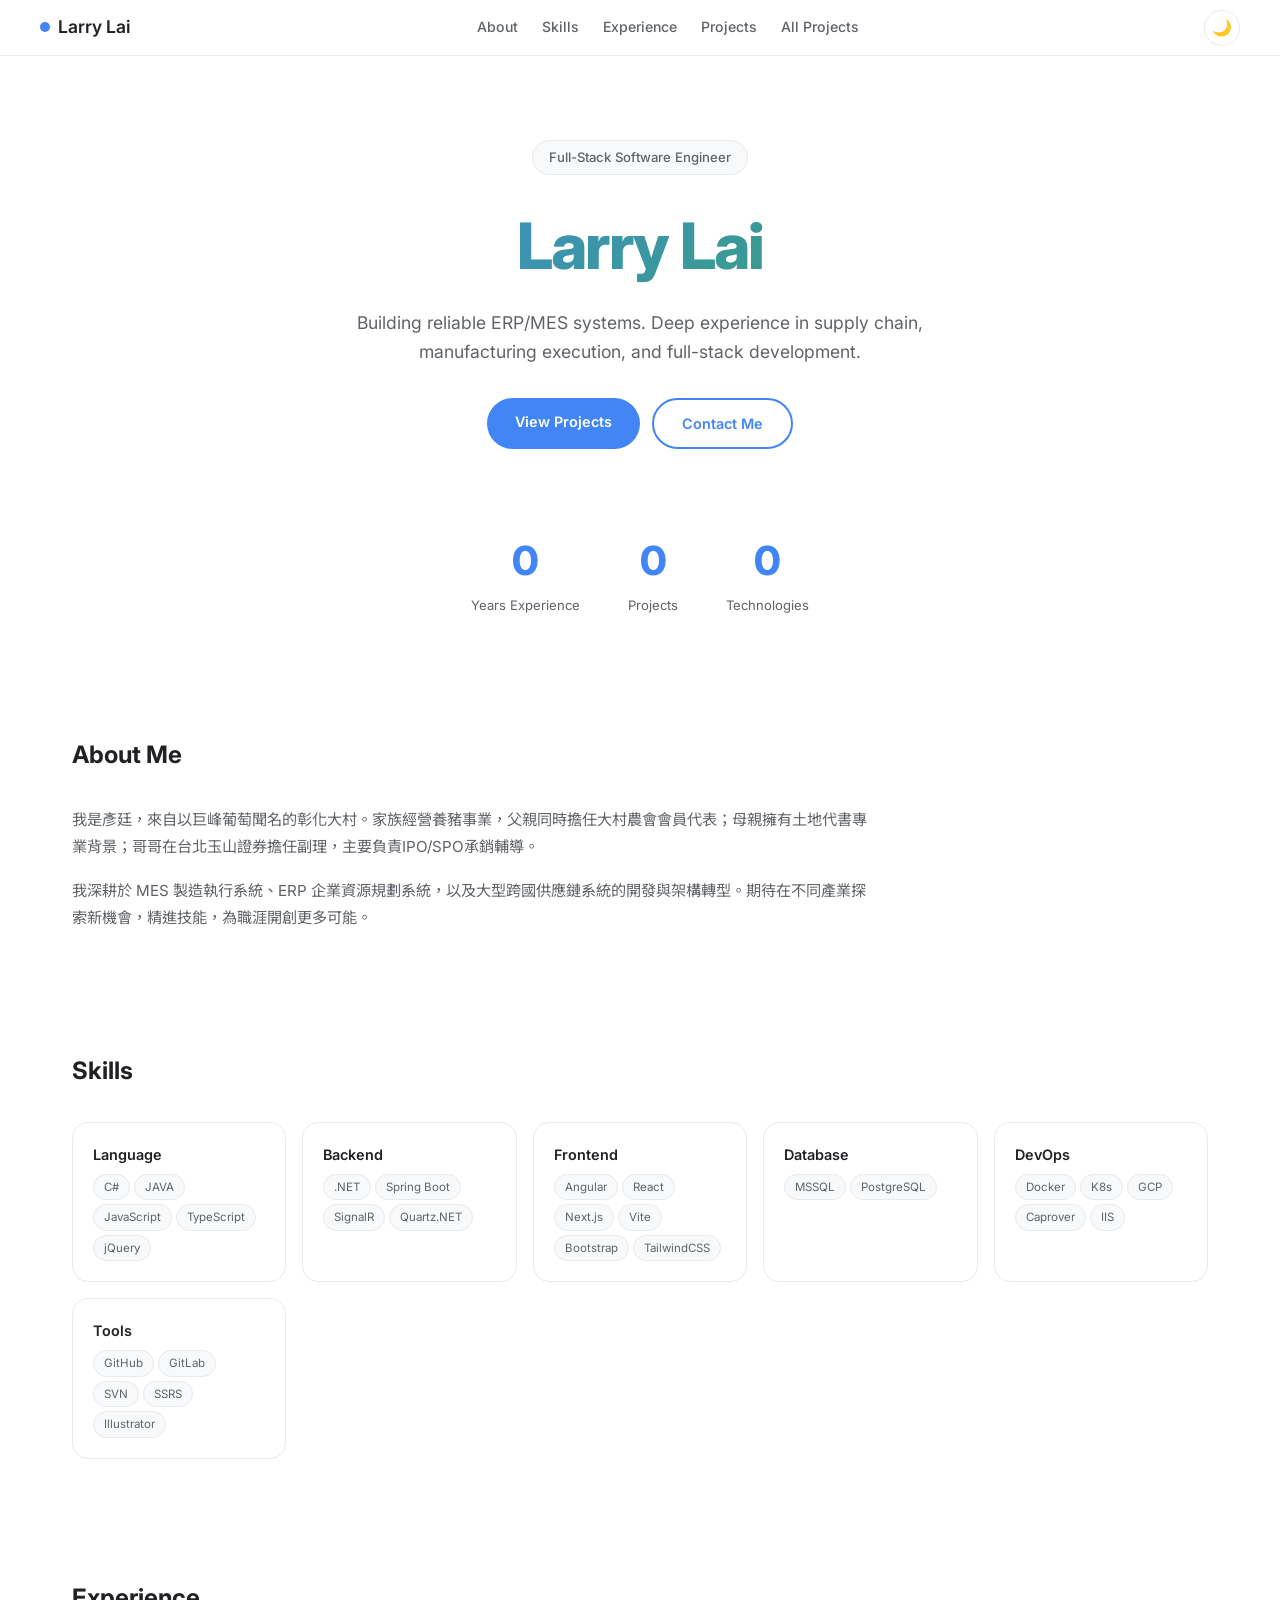
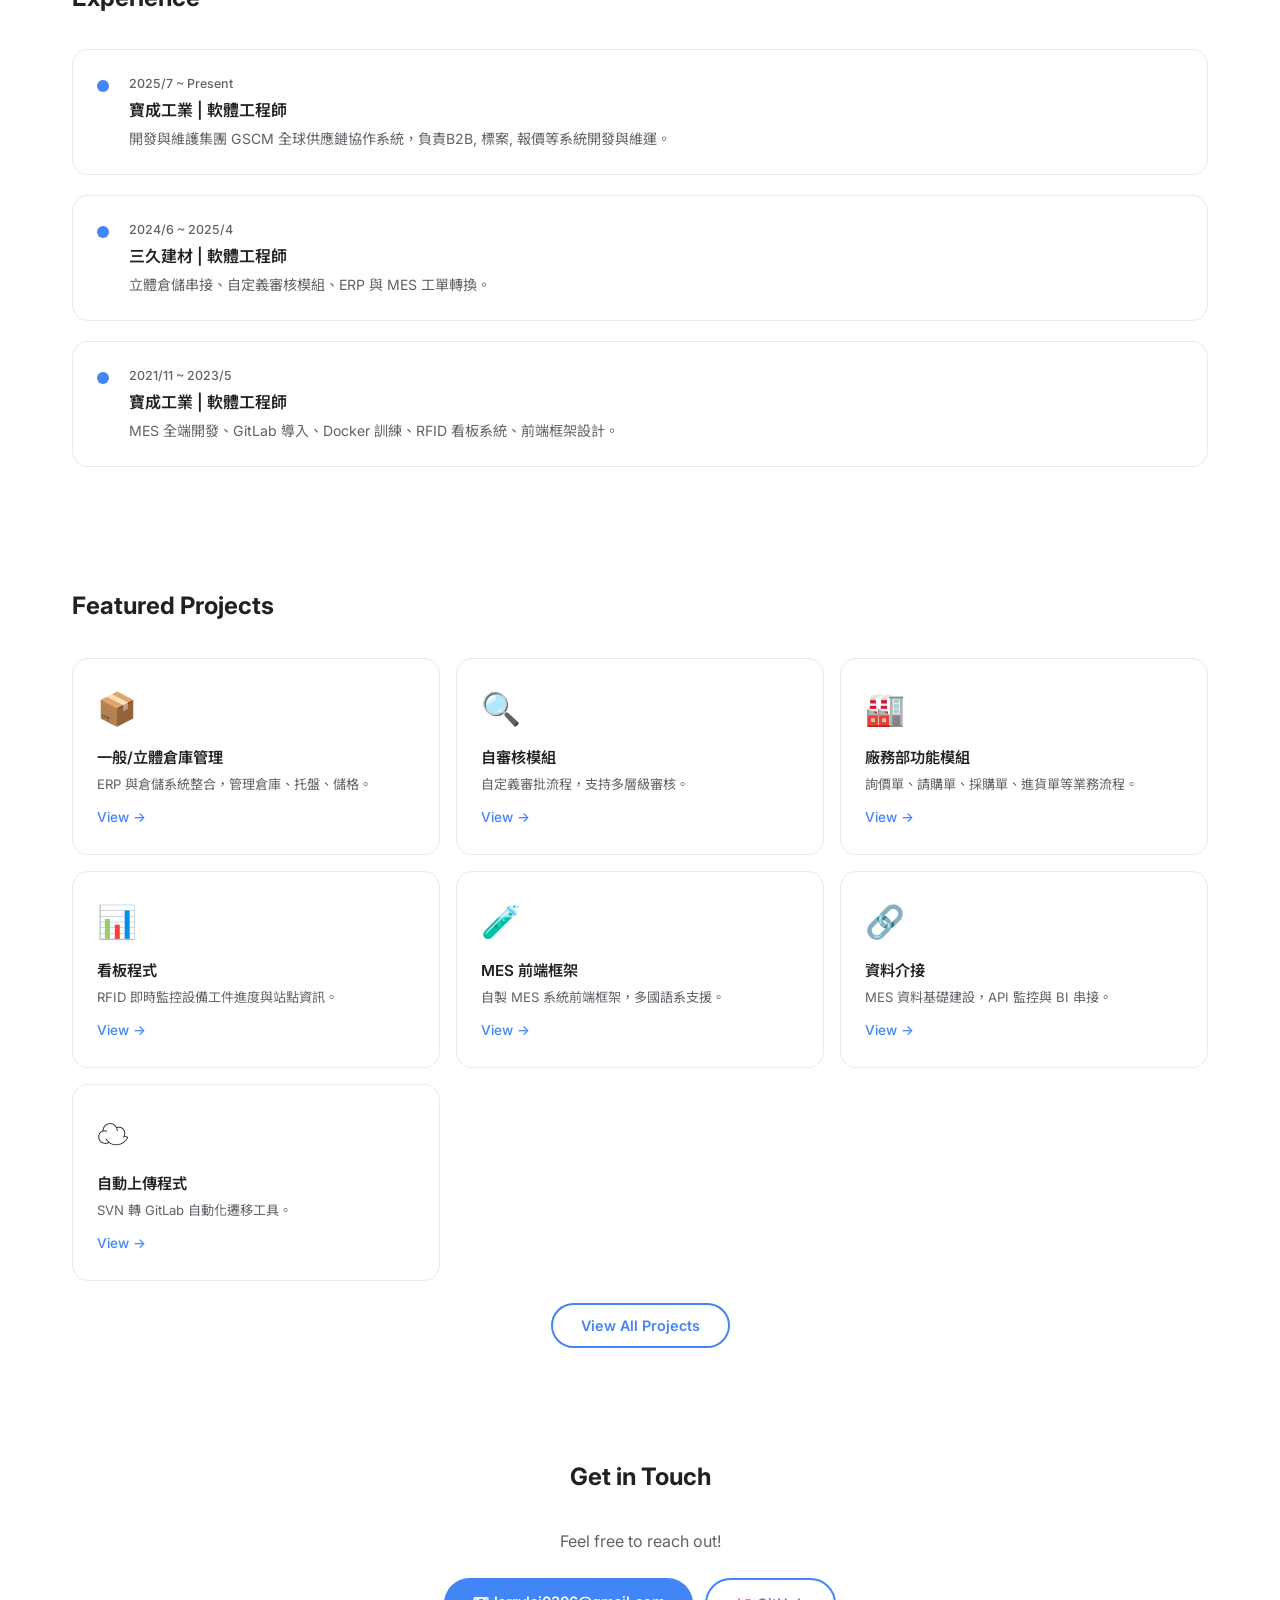
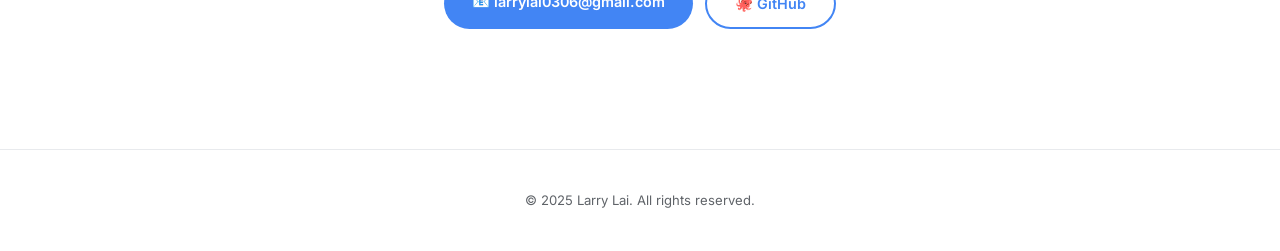
==== commit b279c8f0: "Add Google-style multi-page design with project detail pages and page transitions" ====
--- a/index.html
+++ b/index.html
@@ -5,313 +5,236 @@
     <meta name="viewport" content="width=device-width, initial-scale=1.0">
     <title>Larry Lai | Software Engineer</title>
     <link rel="preconnect" href="https://fonts.googleapis.com">
-    <link href="https://fonts.googleapis.com/css2?family=Inter:wght@300;400;500;600;700;800&family=Noto+Sans+TC:wght@300;400;500;700&family=JetBrains+Mono:wght@400;500&display=swap" rel="stylesheet">
+    <link href="https://fonts.googleapis.com/css2?family=Inter:wght@300;400;500;600;700;800&family=Noto+Sans+TC:wght@300;400;500;700&display=swap" rel="stylesheet">
     <style>
         *{margin:0;padding:0;box-sizing:border-box}
-        :root{--bg:#f5f5f7;--card:#fff;--text:#1d1d1f;--text2:#6e6e73;--text3:#aeaeb2;--accent:#0071e3;--border:rgba(0,0,0,0.06);--shadow:0 2px 12px rgba(0,0,0,0.04)}
-        [data-theme="dark"]{--bg:#000;--card:#1c1c1e;--text:#f5f5f7;--text2:#a1a1a6;--text3:#636366;--accent:#0a84ff;--border:rgba(255,255,255,0.08);--shadow:0 2px 12px rgba(0,0,0,0.2)}
+        :root{--bg:#fff;--text:#202124;--text2:#5f6368;--text3:#9aa0a6;--blue:#4285f4;--green:#34a853;--yellow:#fbbc05;--red:#ea4335;--border:#e8eaed;--card:#fff;--hover:#f8f9fa}
+        [data-theme="dark"]{--bg:#1a1a1a;--text:#e8eaed;--text2:#9aa0a6;--text3:#5f6368;--border:#3c4043;--card:#2d2d2d;--hover:#383838}
         html{scroll-behavior:smooth}
-        body{background:var(--bg);color:var(--text);font-family:'Inter','Noto Sans TC',-apple-system,sans-serif;line-height:1.5;transition:background 0.5s,color 0.5s}
+        body{background:var(--bg);color:var(--text);font-family:'Inter','Noto Sans TC',sans-serif;line-height:1.6;transition:background 0.3s,color 0.3s}
+
+        /* Page transition */
+        .page-wrap{animation:fadeUp 0.5s ease}
+        .page-exit{animation:fadeOut 0.3s ease forwards}
+        @keyframes fadeUp{from{opacity:0;transform:translateY(20px)}to{opacity:1;transform:translateY(0)}}
+        @keyframes fadeOut{from{opacity:1}to{opacity:0}}
 
         /* Nav */
-        nav{position:fixed;top:0;left:0;right:0;z-index:1000;background:rgba(245,245,247,0.72);backdrop-filter:blur(20px);-webkit-backdrop-filter:blur(20px);border-bottom:1px solid var(--border);transition:all 0.3s}
-        [data-theme="dark"] nav{background:rgba(0,0,0,0.72)}
-        .nav-inner{max-width:1100px;margin:0 auto;padding:0 24px;height:48px;display:flex;align-items:center;justify-content:space-between}
-        .nav-logo{font-weight:700;font-size:1rem;color:var(--text);text-decoration:none}
+        .nav{position:fixed;top:0;left:0;right:0;z-index:100;background:var(--bg);border-bottom:1px solid var(--border);height:56px;display:flex;align-items:center;padding:0 32px;transition:background 0.3s}
+        .nav-inner{max-width:1200px;margin:0 auto;width:100%;display:flex;align-items:center;justify-content:space-between}
+        .nav-brand{display:flex;align-items:center;gap:8px;text-decoration:none;color:var(--text);font-weight:600;font-size:1.1rem}
+        .nav-brand .dot{width:10px;height:10px;border-radius:50%;background:var(--blue);display:inline-block}
         .nav-links{display:flex;gap:24px;align-items:center}
-        .nav-links a{font-size:0.82rem;color:var(--text2);text-decoration:none;transition:color 0.2s}
-        .nav-links a:hover{color:var(--text)}
-        .theme-btn{width:32px;height:32px;border-radius:50%;border:1px solid var(--border);background:var(--card);cursor:pointer;display:flex;align-items:center;justify-content:center;font-size:0.9rem;transition:all 0.3s}
-        .theme-btn:hover{transform:scale(1.1)}
-
-        /* Bento Grid */
-        .bento{max-width:1100px;margin:0 auto;padding:80px 24px 40px}
-        .bento-hero{display:grid;grid-template-columns:2fr 1fr;gap:16px;margin-bottom:16px}
-        .bento-grid{display:grid;grid-template-columns:repeat(4,1fr);gap:16px}
-        .b{border-radius:20px;padding:28px;transition:all 0.4s cubic-bezier(0.16,1,0.3,1);overflow:hidden;position:relative}
-        .b:hover{transform:scale(1.015);box-shadow:0 8px 30px rgba(0,0,0,0.08)}
-        [data-theme="dark"] .b:hover{box-shadow:0 8px 30px rgba(0,0,0,0.4)}
-        .b-light{background:var(--card);border:1px solid var(--border)}
-        .b-dark{background:#1d1d1f;color:#f5f5f7}
-        .b-accent{background:linear-gradient(135deg,#0071e3,#5856d6);color:#fff}
-        .b-green{background:linear-gradient(135deg,#34c759,#30d158);color:#fff}
-        .b-orange{background:linear-gradient(135deg,#ff9500,#ff6b00);color:#fff}
-        .b-purple{background:linear-gradient(135deg,#a855f7,#7c3aed);color:#fff}
-        .b-pink{background:linear-gradient(135deg,#ff2d55,#ff375f);color:#fff}
-
-        .b h2{font-size:clamp(1.8rem,4vw,2.8rem);font-weight:800;letter-spacing:-0.03em;line-height:1.1}
-        .b h3{font-size:1.1rem;font-weight:600;margin-bottom:6px}
-        .b p{font-size:0.88rem;line-height:1.6;opacity:0.8}
-        .b .label{font-size:0.7rem;font-weight:600;text-transform:uppercase;letter-spacing:0.1em;opacity:0.5;margin-bottom:8px}
-        .b .big-emoji{font-size:4rem;margin-bottom:12px}
-        .b .name{font-size:2.5rem;font-weight:800;letter-spacing:-0.03em}
-        .b .subtitle{font-size:1rem;opacity:0.7;margin-top:4px}
-        .b .tag{display:inline-block;font-size:0.7rem;padding:4px 10px;border-radius:980px;background:rgba(255,255,255,0.2);margin:2px}
-        .b-light .tag{background:rgba(0,113,227,0.08);color:var(--accent)}
-        .stat-num{font-size:3.5rem;font-weight:800;letter-spacing:-0.04em;line-height:1}
-        .stat-label{font-size:0.85rem;opacity:0.7;margin-top:4px}
-
-        /* Span classes */
-        .span-2{grid-column:span 2}
-        .span-3{grid-column:span 3}
-        .span-4{grid-column:span 4}
-        .row-2{grid-row:span 2}
-
-        /* Skills grid inside bento */
-        .skill-chips{display:flex;flex-wrap:wrap;gap:6px;margin-top:12px}
-        .chip{font-size:0.75rem;padding:6px 14px;border-radius:980px;font-weight:500;transition:all 0.3s;cursor:default}
-        .b-light .chip{background:var(--bg);color:var(--text);border:1px solid var(--border)}
-        .b-light .chip:hover{border-color:var(--accent);color:var(--accent)}
-        .b-dark .chip{background:rgba(255,255,255,0.08);color:#f5f5f7;border:1px solid rgba(255,255,255,0.1)}
-        .b-dark .chip:hover{background:rgba(255,255,255,0.15)}
-
-        /* Experience timeline inside bento */
-        .exp-item{margin-bottom:16px;padding-bottom:16px;border-bottom:1px solid rgba(255,255,255,0.1)}
-        .exp-item:last-child{border:none;margin:0;padding:0}
-        .exp-period{font-size:0.75rem;font-weight:500;opacity:0.6}
-        .exp-title{font-size:0.95rem;font-weight:600;margin:2px 0}
-        .exp-desc{font-size:0.82rem;opacity:0.7;line-height:1.5}
-
-        /* Project cards */
-        .proj-grid{display:grid;grid-template-columns:1fr 1fr;gap:10px;margin-top:12px}
-        .proj-card{background:rgba(255,255,255,0.1);border-radius:12px;padding:14px;transition:all 0.3s}
-        .b-light .proj-card{background:var(--bg)}
-        .proj-card:hover{transform:translateY(-2px)}
-        .proj-card h4{font-size:0.85rem;font-weight:600;margin-bottom:4px}
-        .proj-card p{font-size:0.75rem;opacity:0.7}
-
-        /* Radar */
-        .radar-wrap{width:100%;max-width:280px;margin:0 auto}
-        .radar-canvas{width:100%;height:auto}
-
-        /* Progress bars */
-        .bar-item{margin-bottom:10px}
-        .bar-top{display:flex;justify-content:space-between;font-size:0.8rem;margin-bottom:4px}
-        .bar-track{height:4px;background:rgba(255,255,255,0.1);border-radius:4px;overflow:hidden}
-        .b-light .bar-track{background:var(--bg)}
-        .bar-fill{height:100%;border-radius:4px;width:0%;transition:width 1.5s cubic-bezier(0.16,1,0.3,1)}
-        .b-accent .bar-fill,.b-green .bar-fill,.b-orange .bar-fill,.b-purple .bar-fill,.b-pink .bar-fill{background:rgba(255,255,255,0.6)}
-        .b-light .bar-fill{background:linear-gradient(90deg,var(--accent),#a855f7)}
-        .b-dark .bar-fill{background:linear-gradient(90deg,var(--accent),#a855f7)}
-
-        /* Contact */
-        .contact-row{display:flex;gap:10px;margin-top:12px;flex-wrap:wrap}
-        .contact-pill{display:flex;align-items:center;gap:6px;padding:8px 16px;border-radius:980px;font-size:0.8rem;font-weight:500;text-decoration:none;transition:all 0.3s}
-        .b-dark .contact-pill{background:rgba(255,255,255,0.1);color:#f5f5f7}
-        .b-dark .contact-pill:hover{background:rgba(255,255,255,0.2)}
-        .b-light .contact-pill{background:var(--bg);color:var(--text);border:1px solid var(--border)}
-        .b-light .contact-pill:hover{border-color:var(--accent);color:var(--accent)}
+        .nav-links a{color:var(--text2);text-decoration:none;font-size:0.88rem;font-weight:500;transition:color 0.2s}
+        .nav-links a:hover{color:var(--blue)}
+        .theme-toggle{width:36px;height:36px;border-radius:50%;border:1px solid var(--border);background:var(--card);cursor:pointer;font-size:1rem;display:flex;align-items:center;justify-content:center;transition:all 0.2s}
+        .theme-toggle:hover{background:var(--hover)}
+
+        /* Hero */
+        .hero{padding:140px 32px 80px;text-align:center}
+        .hero-tag{display:inline-block;padding:6px 16px;border-radius:980px;background:var(--hover);color:var(--text2);font-size:0.82rem;font-weight:500;border:1px solid var(--border)}
+        .hero h1{font-size:clamp(2.5rem,6vw,4rem);font-weight:800;letter-spacing:-0.03em;margin:20px 0 12px;background:linear-gradient(135deg,var(--blue),var(--green));-webkit-background-clip:text;-webkit-text-fill-color:transparent}
+        .hero p{font-size:1.1rem;color:var(--text2);max-width:600px;margin:0 auto 32px}
+        .hero-cta{display:inline-flex;gap:12px}
+        .btn{padding:12px 28px;border-radius:980px;font-size:0.9rem;font-weight:600;text-decoration:none;transition:all 0.2s;cursor:pointer;border:none}
+        .btn-primary{background:var(--blue);color:#fff}
+        .btn-primary:hover{background:#3367d6;transform:translateY(-1px)}
+        .btn-outline{background:transparent;color:var(--blue);border:2px solid var(--blue)}
+        .btn-outline:hover{background:var(--blue);color:#fff}
+
+        /* Stats */
+        .stats{display:flex;justify-content:center;gap:48px;padding:0 32px 60px}
+        .stat{text-align:center}
+        .stat-num{font-size:2.5rem;font-weight:800;color:var(--blue)}
+        .stat-label{font-size:0.82rem;color:var(--text2);margin-top:2px}
+
+        /* Skills */
+        .section{padding:60px 32px;max-width:1200px;margin:0 auto}
+        .section-title{font-size:1.5rem;font-weight:700;margin-bottom:32px}
+        .skills-grid{display:grid;grid-template-columns:repeat(auto-fit,minmax(200px,1fr));gap:16px}
+        .skill-card{padding:20px;border-radius:16px;border:1px solid var(--border);transition:all 0.3s;cursor:default}
+        .skill-card:hover{border-color:var(--blue);transform:translateY(-2px);box-shadow:0 4px 16px rgba(66,133,244,0.1)}
+        .skill-card h4{font-size:0.9rem;font-weight:600;margin-bottom:8px}
+        .skill-chips{display:flex;flex-wrap:wrap;gap:4px}
+        .chip{font-size:0.72rem;padding:3px 10px;border-radius:980px;background:var(--hover);color:var(--text2);border:1px solid var(--border)}
+
+        /* Experience */
+        .exp-list{display:flex;flex-direction:column;gap:20px}
+        .exp-card{display:flex;gap:20px;padding:24px;border-radius:16px;border:1px solid var(--border);transition:all 0.3s}
+        .exp-card:hover{border-color:var(--blue);box-shadow:0 4px 16px rgba(66,133,244,0.08)}
+        .exp-dot{width:12px;height:12px;border-radius:50%;background:var(--blue);margin-top:6px;flex-shrink:0}
+        .exp-period{font-size:0.78rem;color:var(--text2);font-weight:500}
+        .exp-title{font-size:1rem;font-weight:600;margin:4px 0}
+        .exp-desc{font-size:0.88rem;color:var(--text2)}
+
+        /* Projects preview */
+        .proj-preview{display:grid;grid-template-columns:repeat(auto-fit,minmax(280px,1fr));gap:16px}
+        .proj-card{padding:24px;border-radius:16px;border:1px solid var(--border);transition:all 0.3s;cursor:pointer;text-decoration:none;color:var(--text)}
+        .proj-card:hover{border-color:var(--blue);transform:translateY(-2px);box-shadow:0 8px 24px rgba(66,133,244,0.1)}
+        .proj-card .emoji{font-size:2rem;margin-bottom:12px}
+        .proj-card h4{font-size:0.95rem;font-weight:600;margin-bottom:4px}
+        .proj-card p{font-size:0.82rem;color:var(--text2)}
+        .proj-card .arrow{display:inline-block;margin-top:12px;color:var(--blue);font-size:0.85rem;font-weight:500;transition:transform 0.2s}
+        .proj-card:hover .arrow{transform:translateX(4px)}
+
+        /* Footer */
+        .footer{text-align:center;padding:40px 32px;border-top:1px solid var(--border);margin-top:40px;color:var(--text2);font-size:0.82rem}
+
+        /* Scroll reveal */
+        .reveal{opacity:0;transform:translateY(30px);transition:all 0.6s cubic-bezier(0.16,1,0.3,1)}
+        .reveal.visible{opacity:1;transform:translateY(0)}
 
         /* Ripple */
-        .ripple{position:fixed;pointer-events:none;border-radius:50%;border:2px solid var(--accent);animation:rippleOut 0.7s ease-out forwards;z-index:9999}
-        @keyframes rippleOut{0%{width:0;height:0;opacity:0.5}100%{width:60px;height:60px;opacity:0}}
-
-        /* Fade in */
-        .fade-up{opacity:0;transform:translateY(30px);transition:all 0.6s cubic-bezier(0.16,1,0.3,1)}
-        .fade-up.visible{opacity:1;transform:translateY(0)}
-
-        footer{text-align:center;padding:32px 24px;color:var(--text3);font-size:0.75rem}
+        .ripple{position:fixed;pointer-events:none;border-radius:50%;background:rgba(66,133,244,0.15);animation:rippleOut 0.6s ease-out forwards;z-index:9999}
+        @keyframes rippleOut{0%{width:0;height:0;opacity:1}100%{width:80px;height:80px;opacity:0}}
 
         @media(max-width:768px){
-            .bento-hero{grid-template-columns:1fr}
-            .bento-grid{grid-template-columns:1fr 1fr}
-            .span-2,.span-3,.span-4{grid-column:span 2}
-            .nav-links{display:none}
-            .proj-grid{grid-template-columns:1fr}
-        }
-        @media(max-width:480px){
-            .bento-grid{grid-template-columns:1fr}
-            .span-2,.span-3,.span-4{grid-column:span 1}
+            .nav{padding:0 16px}
+            .hero{padding:120px 16px 60px}
+            .stats{gap:24px}
+            .section{padding:40px 16px}
         }
     </style>
 </head>
 <body>
 
-<nav id="navbar">
+<div class="page-wrap" id="pageWrap">
+
+<nav class="nav">
     <div class="nav-inner">
-        <a href="#" class="nav-logo">Larry Lai</a>
+        <a href="index.html" class="nav-brand"><span class="dot"></span>Larry Lai</a>
         <div class="nav-links">
             <a href="#about">About</a>
             <a href="#skills">Skills</a>
             <a href="#exp">Experience</a>
             <a href="#proj">Projects</a>
-            <a href="#contact">Contact</a>
-        </div>
-        <button class="theme-btn" id="themeBtn">&#x1F319;</button>
+            <a href="projects.html">All Projects</a>
+        </div>
+        <button class="theme-toggle" id="themeBtn">&#x1F319;</button>
     </div>
 </nav>
 
-<div class="bento">
-
-    <!-- Hero Bento -->
-    <div class="bento-hero">
-        <div class="b b-accent fade-up" style="display:flex;flex-direction:column;justify-content:center">
-            <div style="font-size:0.8rem;opacity:0.7;margin-bottom:8px">Hello, I'm</div>
-            <div class="name">Larry Lai</div>
-            <div class="subtitle">Full-Stack Software Engineer from Taiwan</div>
-            <div style="margin-top:16px;font-size:0.9rem;opacity:0.85;max-width:480px;line-height:1.6">
-                Building reliable ERP/MES systems. Deep experience in supply chain, manufacturing execution, and full-stack development.
-            </div>
-            <div style="margin-top:16px">
-                <a href="#contact" style="display:inline-block;padding:10px 24px;border-radius:980px;background:rgba(255,255,255,0.2);color:#fff;text-decoration:none;font-size:0.85rem;font-weight:500;transition:all 0.3s">Get in Touch</a>
-            </div>
-        </div>
-        <div class="b b-dark fade-up" style="display:flex;flex-direction:column;justify-content:center;align-items:center;text-align:center">
-            <div class="big-emoji">&#x1F468;&#x200D;&#x1F4BB;</div>
-            <div style="font-size:0.75rem;opacity:0.5;text-transform:uppercase;letter-spacing:0.1em">Experience</div>
-            <div class="stat-num" style="margin-top:4px">4+</div>
-            <div class="stat-label">Years</div>
-        </div>
-    </div>
-
-    <!-- Main Bento Grid -->
-    <div class="bento-grid">
-
-        <!-- About -->
-        <div class="b b-light span-2 fade-up" id="about">
-            <div class="label">About Me</div>
-            <h3>&#x1F30A; &#x4F86;&#x81EA;&#x5F70;&#x5316;&#x5927;&#x6751;</h3>
-            <p style="margin-top:8px">
-                &#x6211;&#x662F;&#x5F6D;&#x5EF7;&#xFF0C;&#x4F86;&#x81EA;&#x4EE5;&#x5DE8;&#x5CF0;&#x8461;&#x8404;&#x805A;&#x540D;&#x7684;&#x5F70;&#x5316;&#x5927;&#x6751;&#x3002;&#x5BB6;&#x65CF;&#x7D93;&#x71DF;&#x990A;&#x8C6C;&#x4E8B;&#x696D;&#xFF0C;&#x7236;&#x89AA;&#x540C;&#x6642;&#x64C1;&#x64C1;&#x5927;&#x6751;&#x8FB2;&#x6703;&#x6703;&#x54E1;&#x4EE3;&#x8868;&#xFF1B;&#x6BCD;&#x89AA;&#x64C1;&#x6709;&#x571F;&#x5730;&#x4EE3;&#x66F8;&#x5C08;&#x696D;&#x80CC;&#x666F;&#xFF1B;&#x54E5;&#x54E5;&#x5728;&#x53F0;&#x5317;&#x7389;&#x5C71;&#x8B49;&#x5238;&#x64C1;&#x4EFB;&#x526F;&#x7406;&#xFF0C;&#x4E3B;&#x8981;&#x8CA0;&#x8CAC;IPO/SPO&#x627F;&#x92B7;&#x8FAD;&#x5C0E;&#x3002;
-                &#x6211;&#x6DF1;&#x8015;&#x4E8E; MES &#x88FD;&#x9020;&#x57F7;&#x884C;&#x7CFB;&#x7D71;&#x3001;ERP &#x4F01;&#x696D;&#x8CC7;&#x6E90;&#x898F;&#x5283;&#x7CFB;&#x7D71;&#xFF0C;&#x4EE5;&#x53CA;&#x5927;&#x578B;&#x8DE8;&#x570B;&#x4F9B;&#x61C9;&#x93C8;&#x7CFB;&#x7D71;&#x7684;&#x958B;&#x767C;&#x8207;&#x67B6;&#x69CB;&#x8F49;&#x578B;&#x3002;&#x671C;&#x5F85;&#x5728;&#x4E0D;&#x540C;&#x7522;&#x696D;&#x63A2;&#x7D22;&#x65B0;&#x6A5F;&#x6703;&#xFF0C;&#x7CBE;&#x9032;&#x6280;&#x80FD;&#xFF0C;&#x70BA;&#x8077;&#x6D95;&#x958B;&#x5275;&#x66F4;&#x591A;&#x53EF;&#x80FD;&#x3002;
-            </p>
-        </div>
-
-        <!-- Quick Stats -->
-        <div class="b b-green fade-up" style="display:flex;flex-direction:column;justify-content:center;align-items:center;text-align:center">
-            <div class="stat-num" data-target="7">0</div>
-            <div class="stat-label">Projects</div>
-        </div>
-        <div class="b b-orange fade-up" style="display:flex;flex-direction:column;justify-content:center;align-items:center;text-align:center">
-            <div class="stat-num" data-target="9">0</div>
-            <div class="stat-label">Tech Skills</div>
-        </div>
-
-        <!-- Skills -->
-        <div class="b b-light span-2 fade-up" id="skills">
-            <div class="label">Skills</div>
-            <h3>Tech Stack</h3>
-            <div class="skill-chips">
-                <span class="chip">C#</span><span class="chip">JAVA</span><span class="chip">JavaScript</span>
-                <span class="chip">TypeScript</span><span class="chip">jQuery</span><span class="chip">.NET</span>
-                <span class="chip">Spring Boot</span><span class="chip">Angular</span><span class="chip">React</span>
-                <span class="chip">Next.js</span><span class="chip">Vite</span><span class="chip">MSSQL</span>
-                <span class="chip">PostgreSQL</span><span class="chip">Docker</span><span class="chip">K8s</span>
-                <span class="chip">GitLab</span><span class="chip">GitHub</span><span class="chip">SSRS</span>
-            </div>
-        </div>
-
-        <!-- Radar -->
-        <div class="b b-dark span-2 row-2 fade-up">
-            <div class="label" style="color:#a1a1a6">Skill Radar</div>
-            <div class="radar-wrap">
-                <canvas id="radarChart" class="radar-canvas"></canvas>
-            </div>
-        </div>
-
-        <!-- Skill Bars -->
-        <div class="b b-light span-2 fade-up">
-            <div class="label">Proficiency</div>
-            <div class="bar-item"><div class="bar-top"><span>C# / .NET</span><span style="color:var(--accent)">92%</span></div><div class="bar-track"><div class="bar-fill" data-width="92"></div></div></div>
-            <div class="bar-item"><div class="bar-top"><span>React / Next.js</span><span style="color:var(--accent)">88%</span></div><div class="bar-track"><div class="bar-fill" data-width="88"></div></div></div>
-            <div class="bar-item"><div class="bar-top"><span>Angular</span><span style="color:var(--accent)">85%</span></div><div class="bar-track"><div class="bar-fill" data-width="85"></div></div></div>
-            <div class="bar-item"><div class="bar-top"><span>Java / Spring Boot</span><span style="color:var(--accent)">80%</span></div><div class="bar-track"><div class="bar-fill" data-width="80"></div></div></div>
-            <div class="bar-item"><div class="bar-top"><span>MSSQL / PostgreSQL</span><span style="color:var(--accent)">85%</span></div><div class="bar-track"><div class="bar-fill" data-width="85"></div></div></div>
-            <div class="bar-item"><div class="bar-top"><span>Docker / K8s</span><span style="color:var(--accent)">72%</span></div><div class="bar-track"><div class="bar-fill" data-width="72"></div></div></div>
-        </div>
-
-        <!-- Experience -->
-        <div class="b b-dark span-2 row-2 fade-up" id="exp">
-            <div class="label" style="color:#a1a1a6">Work Experience</div>
-            <div class="exp-item">
-                <div class="exp-period">2025/7 ~ &#x73FE;&#x5728;</div>
-                <div class="exp-title">&#x5BF6;&#x6210;&#x5DE5;&#x696D; | &#x8EDF;&#x9AD4;&#x5DE5;&#x7A0B;&#x5E2B;</div>
-                <div class="exp-desc">&#x958B;&#x767C;&#x8207;&#x7DAD;&#x8B77;&#x96C6;&#x5718; GSCM &#x5168;&#x7403;&#x4F9B;&#x61C9;&#x93C8;&#x5354;&#x4F5C;&#x7CFB;&#x7D71;&#xFF0C;&#x8CA0;&#x8CAC;B2B, &#x6A19;&#x6848;, &#x5831;&#x50F9;&#x7B49;&#x7CFB;&#x7D71;&#x958B;&#x767C;&#x8207;&#x7DAD;&#x904B;&#x3002;</div>
-            </div>
-            <div class="exp-item">
-                <div class="exp-period">2024/6 ~ 2025/4</div>
-                <div class="exp-title">&#x4E09;&#x4E45;&#x5EFA;&#x6750; | &#x8EDF;&#x9AD4;&#x5DE5;&#x7A0B;&#x5E2B;</div>
-                <div class="exp-desc">&#x7ACB;&#x9AD4;&#x5009;&#x5132;&#x4E32;&#x63A5;&#x3001;&#x81EA;&#x5B9A;&#x7FA9;&#x5BE9;&#x6838;&#x6A21;&#x7D44;&#x3001;ERP &#x8207; MES &#x5DE5;&#x55AE;&#x8F49;&#x63DB;&#x3002;</div>
-            </div>
-            <div class="exp-item">
-                <div class="exp-period">2021/11 ~ 2023/5</div>
-                <div class="exp-title">&#x5BF6;&#x6210;&#x5DE5;&#x696D; | &#x8EDF;&#x9AD4;&#x5DE5;&#x7A0B;&#x5E2B;</div>
-                <div class="exp-desc">MES &#x5168;&#x7AEF;&#x958B;&#x767C;&#x3001;GitLab &#x5C0E;&#x5165;&#x3001;Docker &#x8A13;&#x7DF4;&#x3001;RFID &#x770B;&#x677F;&#x7CFB;&#x7D71;&#x3001;&#x524D;&#x7AEF;&#x6846;&#x67B6;&#x8A2D;&#x8A08;&#x3002;</div>
-            </div>
-        </div>
-
-        <!-- Projects -->
-        <div class="b b-light span-2 fade-up" id="proj">
-            <div class="label">Projects</div>
-            <h3>Featured Work</h3>
-            <div class="proj-grid">
-                <div class="proj-card"><h4>&#x1F3ED; GSCM &#x4F9B;&#x61C9;&#x93C8;&#x7CFB;&#x7D71;</h4><p>&#x5168;&#x7403;&#x4F9B;&#x61C9;&#x93C8;&#x5354;&#x4F5C;&#x7CFB;&#x7D71;</p></div>
-                <div class="proj-card"><h4>&#x1F4E6; &#x7ACB;&#x9AD4;&#x5009;&#x5132;&#x7BA1;&#x7406;</h4><p>ERP &#x4E0E;&#x5009;&#x5132;&#x7CFB;&#x7D71;&#x6574;&#x5408;</p></div>
-                <div class="proj-card"><h4>&#x1F9EA; MES &#x524D;&#x7AEF;&#x6846;&#x67B6;</h4><p>&#x81EA;&#x88FD;&#x7CFB;&#x7D71;&#x524D;&#x7AEF;&#x6846;&#x67B6;&#x8A2D;&#x8A08;</p></div>
-                <div class="proj-card"><h4>&#x1F4F1; RFID &#x770B;&#x677F;</h4><p>&#x6A21;&#x5177; RFID &#x5373;&#x6642;&#x76E3;&#x63A7;</p></div>
-                <div class="proj-card"><h4>&#x1F5C4;&#xFE0F; &#x5BE9;&#x6838;&#x6A21;&#x7D44;</h4><p>&#x81EA;&#x5B9A;&#x7FA9;&#x5BE9;&#x6279;&#x6D41;&#x7A0B;</p></div>
-                <div class="proj-card"><h4>&#x1F4CA; &#x8CC7;&#x6599;&#x4ECB;&#x63A5;</h4><p>MES API &#x8207;&#x76E3;&#x63A7; UI</p></div>
-                <div class="proj-card"><h4>&#x1F3ED; &#x5EFA;&#x52D2;&#x90E8;&#x529F;&#x80FD;</h4><p>&#x8A62;&#x50F9;&#x55AE;&#x3001;&#x8ACB;&#x8CFC;&#x55AE;&#x3001;&#x63A1;&#x8CFC;&#x55AE;</p></div>
-            </div>
-        </div>
-
-        <!-- Contact -->
-        <div class="b b-purple span-2 fade-up" id="contact" style="text-align:center;display:flex;flex-direction:column;justify-content:center;align-items:center">
-            <div class="label" style="color:rgba(255,255,255,0.6)">Contact</div>
-            <h3 style="font-size:1.5rem;margin-bottom:4px">Let's Connect</h3>
-            <p style="font-size:0.85rem;opacity:0.8">Feel free to reach out!</p>
-            <div class="contact-row">
-                <a href="mailto:larrylai0306@gmail.com" class="contact-pill" style="background:rgba(255,255,255,0.2);color:#fff"><span>&#x1F4E7;</span> Email</a>
-                <a href="https://github.com/larry369" class="contact-pill" target="_blank" style="background:rgba(255,255,255,0.2);color:#fff"><span>&#x1F419;</span> GitHub</a>
-                <a href="https://github.com/larry369/larry369.github.io" class="contact-pill" target="_blank" style="background:rgba(255,255,255,0.2);color:#fff"><span>&#x1F310;</span> Portfolio</a>
-            </div>
-        </div>
-
-    </div>
+<section class="hero">
+    <span class="hero-tag">Full-Stack Software Engineer</span>
+    <h1>Larry Lai</h1>
+    <p>Building reliable ERP/MES systems. Deep experience in supply chain, manufacturing execution, and full-stack development.</p>
+    <div class="hero-cta">
+        <a href="#proj" class="btn btn-primary">View Projects</a>
+        <a href="#contact" class="btn btn-outline">Contact Me</a>
+    </div>
+</section>
+
+<div class="stats">
+    <div class="stat"><div class="stat-num" data-target="4">0</div><div class="stat-label">Years Experience</div></div>
+    <div class="stat"><div class="stat-num" data-target="7">0</div><div class="stat-label">Projects</div></div>
+    <div class="stat"><div class="stat-num" data-target="15">0</div><div class="stat-label">Technologies</div></div>
 </div>
 
-<footer>&copy; 2025 Larry Lai. Built with passion.</footer>
+<section class="section" id="about">
+    <h2 class="section-title reveal">About Me</h2>
+    <div class="reveal" style="max-width:800px;color:var(--text2);font-size:0.95rem;line-height:1.8">
+        <p>我是彥廷，來自以巨峰葡萄聞名的彰化大村。家族經營養豬事業，父親同時擔任大村農會會員代表；母親擁有土地代書專業背景；哥哥在台北玉山證券擔任副理，主要負責IPO/SPO承銷輔導。</p>
+        <p style="margin-top:16px">我深耕於 MES 製造執行系統、ERP 企業資源規劃系統，以及大型跨國供應鏈系統的開發與架構轉型。期待在不同產業探索新機會，精進技能，為職涯開創更多可能。</p>
+    </div>
+</section>
+
+<section class="section" id="skills">
+    <h2 class="section-title reveal">Skills</h2>
+    <div class="skills-grid">
+        <div class="skill-card reveal"><h4>Language</h4><div class="skill-chips"><span class="chip">C#</span><span class="chip">JAVA</span><span class="chip">JavaScript</span><span class="chip">TypeScript</span><span class="chip">jQuery</span></div></div>
+        <div class="skill-card reveal"><h4>Backend</h4><div class="skill-chips"><span class="chip">.NET</span><span class="chip">Spring Boot</span><span class="chip">SignalR</span><span class="chip">Quartz.NET</span></div></div>
+        <div class="skill-card reveal"><h4>Frontend</h4><div class="skill-chips"><span class="chip">Angular</span><span class="chip">React</span><span class="chip">Next.js</span><span class="chip">Vite</span><span class="chip">Bootstrap</span><span class="chip">TailwindCSS</span></div></div>
+        <div class="skill-card reveal"><h4>Database</h4><div class="skill-chips"><span class="chip">MSSQL</span><span class="chip">PostgreSQL</span></div></div>
+        <div class="skill-card reveal"><h4>DevOps</h4><div class="skill-chips"><span class="chip">Docker</span><span class="chip">K8s</span><span class="chip">GCP</span><span class="chip">Caprover</span><span class="chip">IIS</span></div></div>
+        <div class="skill-card reveal"><h4>Tools</h4><div class="skill-chips"><span class="chip">GitHub</span><span class="chip">GitLab</span><span class="chip">SVN</span><span class="chip">SSRS</span><span class="chip">Illustrator</span></div></div>
+    </div>
+</section>
+
+<section class="section" id="exp">
+    <h2 class="section-title reveal">Experience</h2>
+    <div class="exp-list">
+        <div class="exp-card reveal">
+            <div class="exp-dot"></div>
+            <div><div class="exp-period">2025/7 ~ Present</div><div class="exp-title">寶成工業 | 軟體工程師</div><div class="exp-desc">開發與維護集團 GSCM 全球供應鏈協作系統，負責B2B, 標案, 報價等系統開發與維運。</div></div>
+        </div>
+        <div class="exp-card reveal">
+            <div class="exp-dot"></div>
+            <div><div class="exp-period">2024/6 ~ 2025/4</div><div class="exp-title">三久建材 | 軟體工程師</div><div class="exp-desc">立體倉儲串接、自定義審核模組、ERP 與 MES 工單轉換。</div></div>
+        </div>
+        <div class="exp-card reveal">
+            <div class="exp-dot"></div>
+            <div><div class="exp-period">2021/11 ~ 2023/5</div><div class="exp-title">寶成工業 | 軟體工程師</div><div class="exp-desc">MES 全端開發、GitLab 導入、Docker 訓練、RFID 看板系統、前端框架設計。</div></div>
+        </div>
+    </div>
+</section>
+
+<section class="section" id="proj">
+    <h2 class="section-title reveal">Featured Projects</h2>
+    <div class="proj-preview">
+        <a href="projects/warehouse.html" class="proj-card reveal" onclick="return pageNav(event,this)">
+            <div class="emoji">&#x1F4E6;</div><h4>一般/立體倉庫管理</h4><p>ERP 與倉儲系統整合，管理倉庫、托盤、儲格。</p><span class="arrow">View &rarr;</span>
+        </a>
+        <a href="projects/review.html" class="proj-card reveal" onclick="return pageNav(event,this)">
+            <div class="emoji">&#x1F50D;</div><h4>自審核模組</h4><p>自定義審批流程，支持多層級審核。</p><span class="arrow">View &rarr;</span>
+        </a>
+        <a href="projects/factory.html" class="proj-card reveal" onclick="return pageNav(event,this)">
+            <div class="emoji">&#x1F3ED;</div><h4>廠務部功能模組</h4><p>詢價單、請購單、採購單、進貨單等業務流程。</p><span class="arrow">View &rarr;</span>
+        </a>
+        <a href="projects/kanban.html" class="proj-card reveal" onclick="return pageNav(event,this)">
+            <div class="emoji">&#x1F4CA;</div><h4>看板程式</h4><p>RFID 即時監控設備工件進度與站點資訊。</p><span class="arrow">View &rarr;</span>
+        </a>
+        <a href="projects/mes.html" class="proj-card reveal" onclick="return pageNav(event,this)">
+            <div class="emoji">&#x1F9EA;</div><h4>MES 前端框架</h4><p>自製 MES 系統前端框架，多國語系支援。</p><span class="arrow">View &rarr;</span>
+        </a>
+        <a href="projects/dataFoundation.html" class="proj-card reveal" onclick="return pageNav(event,this)">
+            <div class="emoji">&#x1F517;</div><h4>資料介接</h4><p>MES 資料基礎建設，API 監控與 BI 串接。</p><span class="arrow">View &rarr;</span>
+        </a>
+        <a href="projects/autoPush.html" class="proj-card reveal" onclick="return pageNav(event,this)">
+            <div class="emoji">&#x2601;&#xFE0F;</div><h4>自動上傳程式</h4><p>SVN 轉 GitLab 自動化遷移工具。</p><span class="arrow">View &rarr;</span>
+        </a>
+    </div>
+    <div style="text-align:center;margin-top:32px" class="reveal">
+        <a href="projects.html" class="btn btn-outline" onclick="return pageNav(event,this)">View All Projects</a>
+    </div>
+</section>
+
+<section class="section" id="contact" style="text-align:center;padding-bottom:80px">
+    <h2 class="section-title reveal">Get in Touch</h2>
+    <p class="reveal" style="color:var(--text2);margin-bottom:24px">Feel free to reach out!</p>
+    <div class="reveal" style="display:flex;gap:12px;justify-content:center;flex-wrap:wrap">
+        <a href="mailto:larrylai0306@gmail.com" class="btn btn-primary">&#x1F4E7; larrylai0306@gmail.com</a>
+        <a href="https://github.com/larry369" target="_blank" class="btn btn-outline">&#x1F419; GitHub</a>
+    </div>
+</section>
+
+<footer class="footer">&copy; 2025 Larry Lai. All rights reserved.</footer>
+
+</div>
 
 <script>
 // Theme
-var themeBtn=document.getElementById('themeBtn');var isDark=false;
-themeBtn.addEventListener('click',function(){isDark=!isDark;document.documentElement.setAttribute('data-theme',isDark?'dark':'');themeBtn.innerHTML=isDark?'\u2600\uFE0F':'\uD83C\uDF19'});
-
-// Scroll fade
-var obs=new IntersectionObserver(function(e){e.forEach(function(x){if(x.isIntersecting){x.target.classList.add('visible');x.target.querySelectorAll('[data-width]').forEach(function(b){setTimeout(function(){b.style.width=b.dataset.width+'%'},200)});x.target.querySelectorAll('[data-target]').forEach(function(c){if(!c.dataset.done){c.dataset.done='1';animNum(c)}})}})},{threshold:0.1});
-document.querySelectorAll('.fade-up').forEach(function(el){obs.observe(el)});
-
-function animNum(el){var t=parseInt(el.dataset.target),c=0,s=Math.max(1,Math.ceil(t/30)),iv=setInterval(function(){c+=s;if(c>=t){c=t;clearInterval(iv)}el.textContent=c},40)}
-
-// Click ripple
-document.addEventListener('click',function(e){var r=document.createElement('div');r.className='ripple';r.style.left=(e.clientX-30)+'px';r.style.top=(e.clientY-30)+'px';document.body.appendChild(r);setTimeout(function(){r.remove()},700)});
-
-// Radar
-(function(){
-    var cv=document.getElementById('radarChart'),ctx=cv.getContext('2d'),dpr=window.devicePixelRatio||1,sz=280;
-    cv.width=sz*dpr;cv.height=sz*dpr;cv.style.width=sz+'px';cv.style.height=sz+'px';ctx.scale(dpr,dpr);
-    var cx=sz/2,cy=sz/2,mr=sz*0.36,labels=['Backend','Frontend','DB','DevOps','ERP','Team'],vals=[.92,.88,.85,.72,.90,.95],anim=false;
-    function draw(p){
-        ctx.clearRect(0,0,sz,sz);var n=labels.length,step=Math.PI*2/n,start=-Math.PI/2;
-        for(var ring=1;ring<=5;ring++){var r=mr*(ring/5);ctx.beginPath();for(var i=0;i<=n;i++){var a=start+i*step,x=cx+Math.cos(a)*r,y=cy+Math.sin(a)*r;i===0?ctx.moveTo(x,y):ctx.lineTo(x,y)}var isD=document.documentElement.getAttribute('data-theme')==='dark';ctx.strokeStyle=isD?'rgba(255,255,255,0.08)':'rgba(0,0,0,0.06)';ctx.lineWidth=1;ctx.stroke()}
-        for(var i=0;i<n;i++){var a=start+i*step;ctx.beginPath();ctx.moveTo(cx,cy);ctx.lineTo(cx+Math.cos(a)*mr,cy+Math.sin(a)*mr);var isD2=document.documentElement.getAttribute('data-theme')==='dark';ctx.strokeStyle=isD2?'rgba(255,255,255,0.08)':'rgba(0,0,0,0.06)';ctx.stroke()}
-        ctx.beginPath();for(var i=0;i<=n;i++){var idx=i%n,a=start+idx*step,r=mr*vals[idx]*p,x=cx+Math.cos(a)*r,y=cy+Math.sin(a)*r;i===0?ctx.moveTo(x,y):ctx.lineTo(x,y)}ctx.fillStyle='rgba(10,132,255,0.15)';ctx.fill();ctx.strokeStyle='#0a84ff';ctx.lineWidth=2;ctx.stroke();
-        for(var i=0;i<n;i++){var a=start+i*step,r=mr*vals[i]*p;ctx.beginPath();ctx.arc(cx+Math.cos(a)*r,cy+Math.sin(a)*r,3,0,Math.PI*2);ctx.fillStyle='#0a84ff';ctx.fill()}
-        var tc=getComputedStyle(document.documentElement).getPropertyValue('--text2').trim();ctx.font='11px Inter,sans-serif';ctx.fillStyle=tc;ctx.textAlign='center';ctx.textBaseline='middle';
-        for(var i=0;i<n;i++){var a=start+i*step,lr=mr+20;ctx.fillText(labels[i],cx+Math.cos(a)*lr,cy+Math.sin(a)*lr)}
-    }
-    draw(0);
-    var rObs=new IntersectionObserver(function(e){e.forEach(function(x){if(x.isIntersecting&&!anim){anim=true;var st=null;function step(ts){if(!st)st=ts;var p=Math.min((ts-st)/1000,1);draw(1-Math.pow(1-p,3));if(p<1)requestAnimationFrame(step)}requestAnimationFrame(step)}})},{threshold:0.3});
-    rObs.observe(cv);
-    themeBtn.addEventListener('click',function(){setTimeout(function(){draw(anim?1:0)},100)});
-})();
-
-// Nav scroll
-window.addEventListener('scroll',function(){document.getElementById('navbar').classList.toggle('scrolled',window.scrollY>10)});
-
-// Smooth scroll
+var btn=document.getElementById('themeBtn'),dark=false;
+btn.addEventListener('click',function(){dark=!dark;document.documentElement.setAttribute('data-theme',dark?'dark':'');btn.innerHTML=dark?'\u2600\uFE0F':'\uD83C\uDF19'});
+
+// Scroll reveal
+var obs=new IntersectionObserver(function(e){e.forEach(function(x){if(x.isIntersecting){x.target.classList.add('visible');x.target.querySelectorAll('[data-target]').forEach(function(c){if(!c.dataset.done){c.dataset.done='1';animNum(c)}})}})},{threshold:0.15});
+document.querySelectorAll('.reveal').forEach(function(el){obs.observe(el)});
+function animNum(el){var t=parseInt(el.dataset.target),c=0,s=Math.max(1,Math.ceil(t/30)),iv=setInterval(function(){c+=s;if(c>=t){c=t;clearInterval(iv)}el.textContent=c+'+'},40)}
+
+// Ripple
+document.addEventListener('click',function(e){var r=document.createElement('div');r.className='ripple';r.style.left=(e.clientX-40)+'px';r.style.top=(e.clientY-40)+'px';document.body.appendChild(r);setTimeout(function(){r.remove()},600)});
+
+// Page transition
+function pageNav(e,el){
+    e.preventDefault();
+    var wrap=document.getElementById('pageWrap');
+    wrap.classList.add('page-exit');
+    setTimeout(function(){window.location.href=el.href},300);
+    return false;
+}
+
+// Smooth scroll for anchors
 document.querySelectorAll('a[href^="#"]').forEach(function(a){a.addEventListener('click',function(e){e.preventDefault();var t=document.querySelector(this.getAttribute('href'));if(t)t.scrollIntoView({behavior:'smooth',block:'start'})})});
 </script>
-
 </body>
 </html>
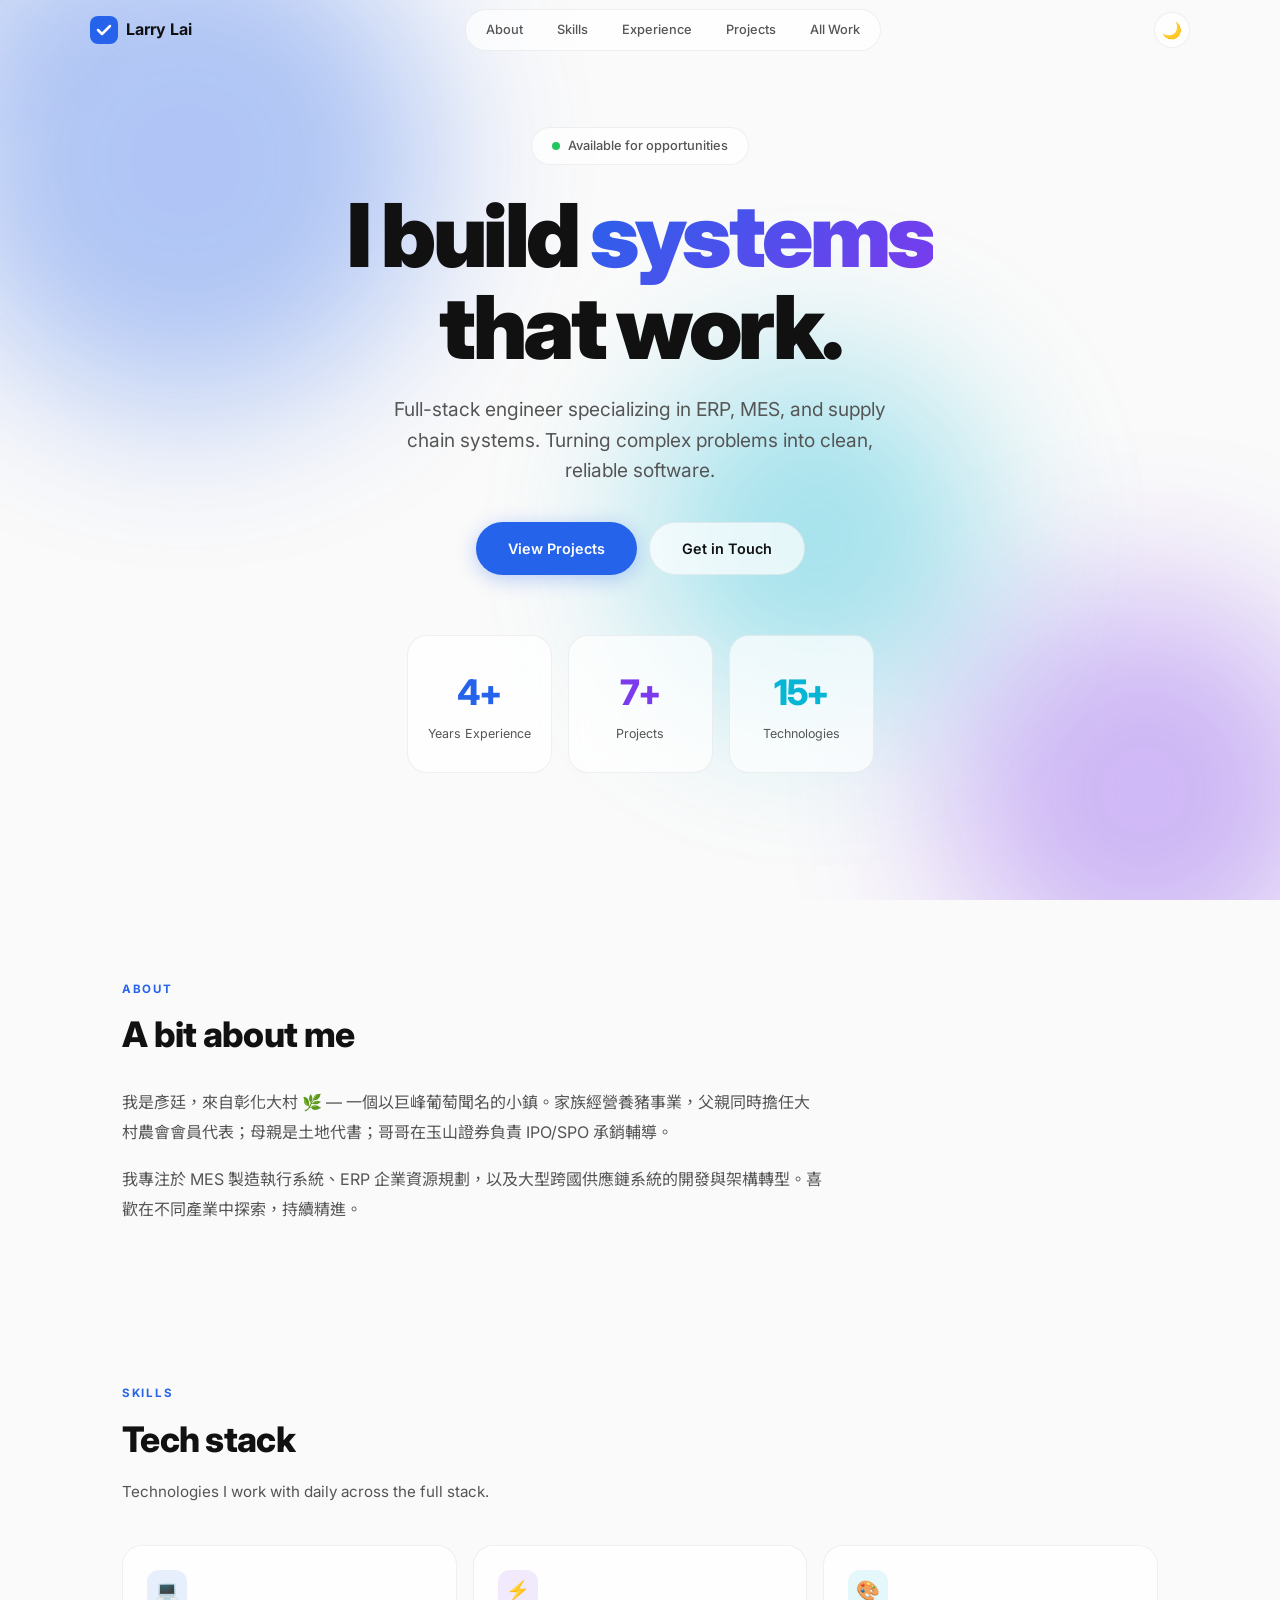
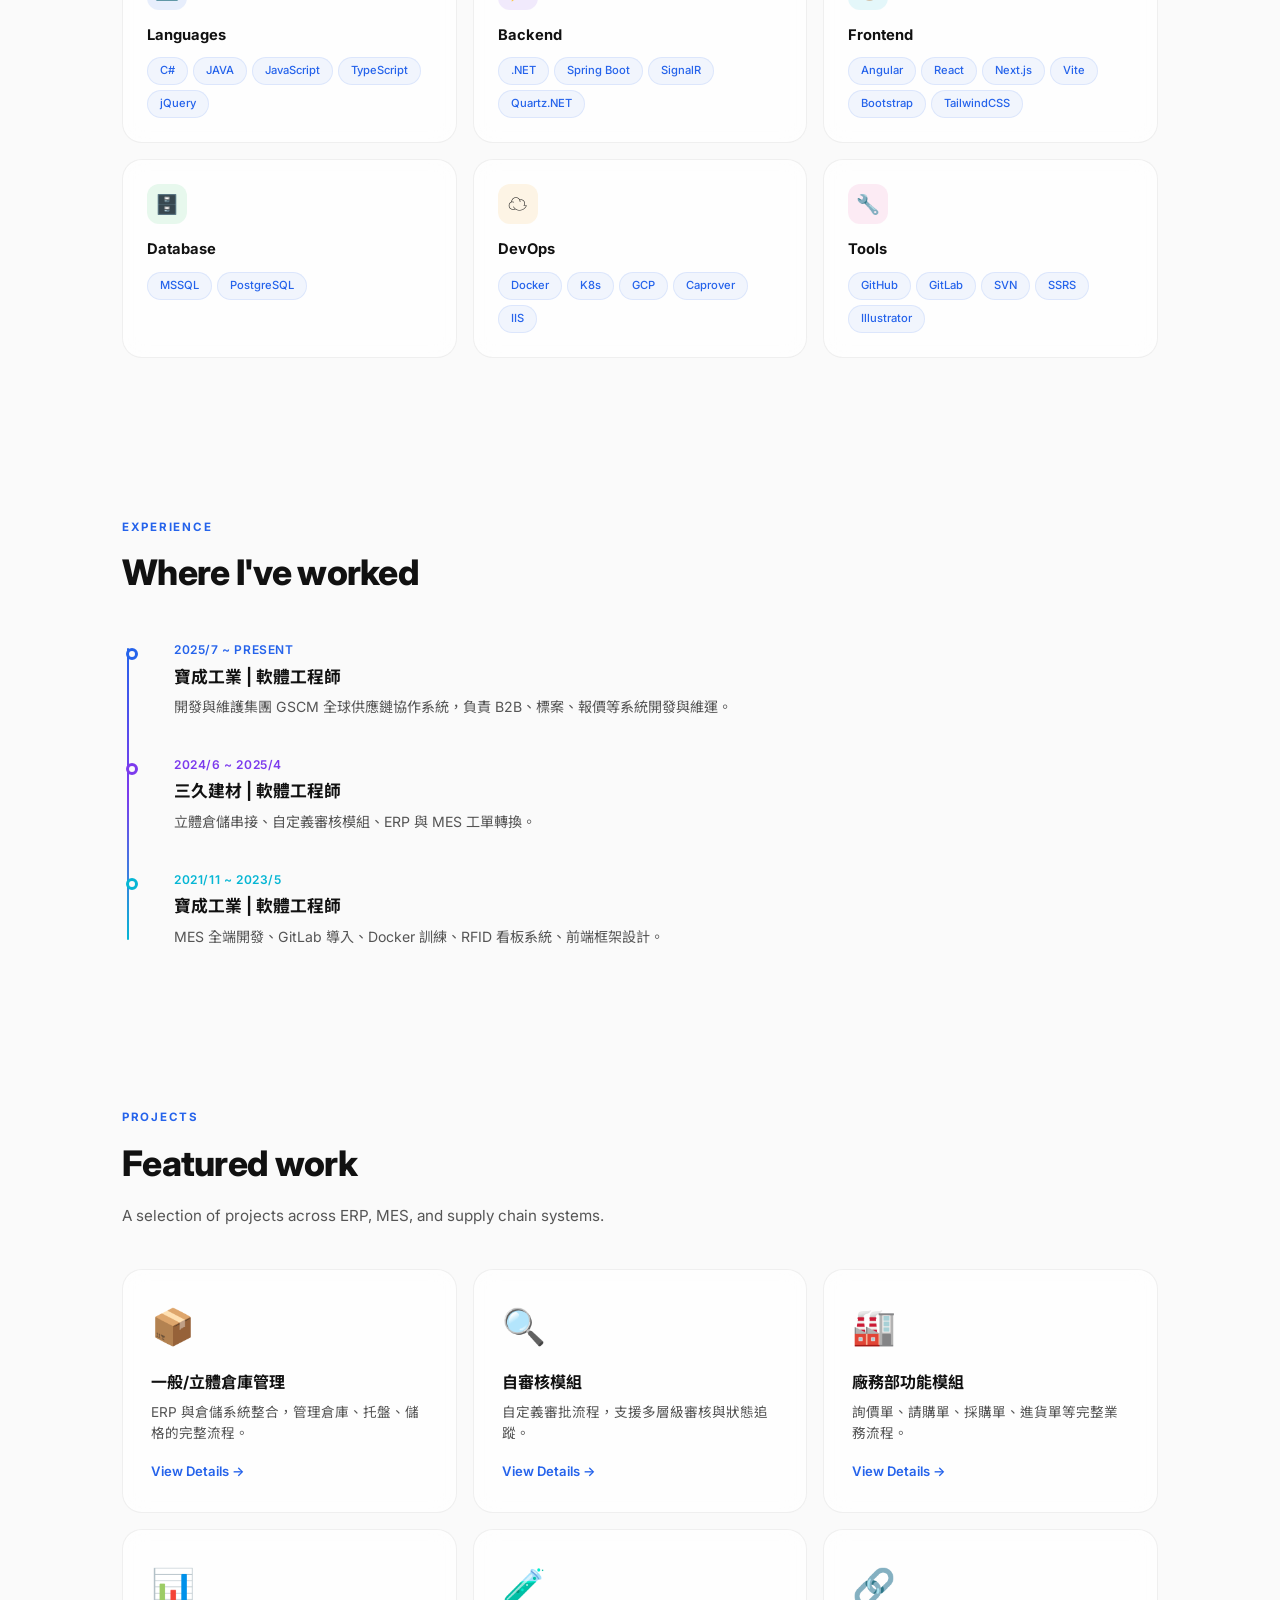
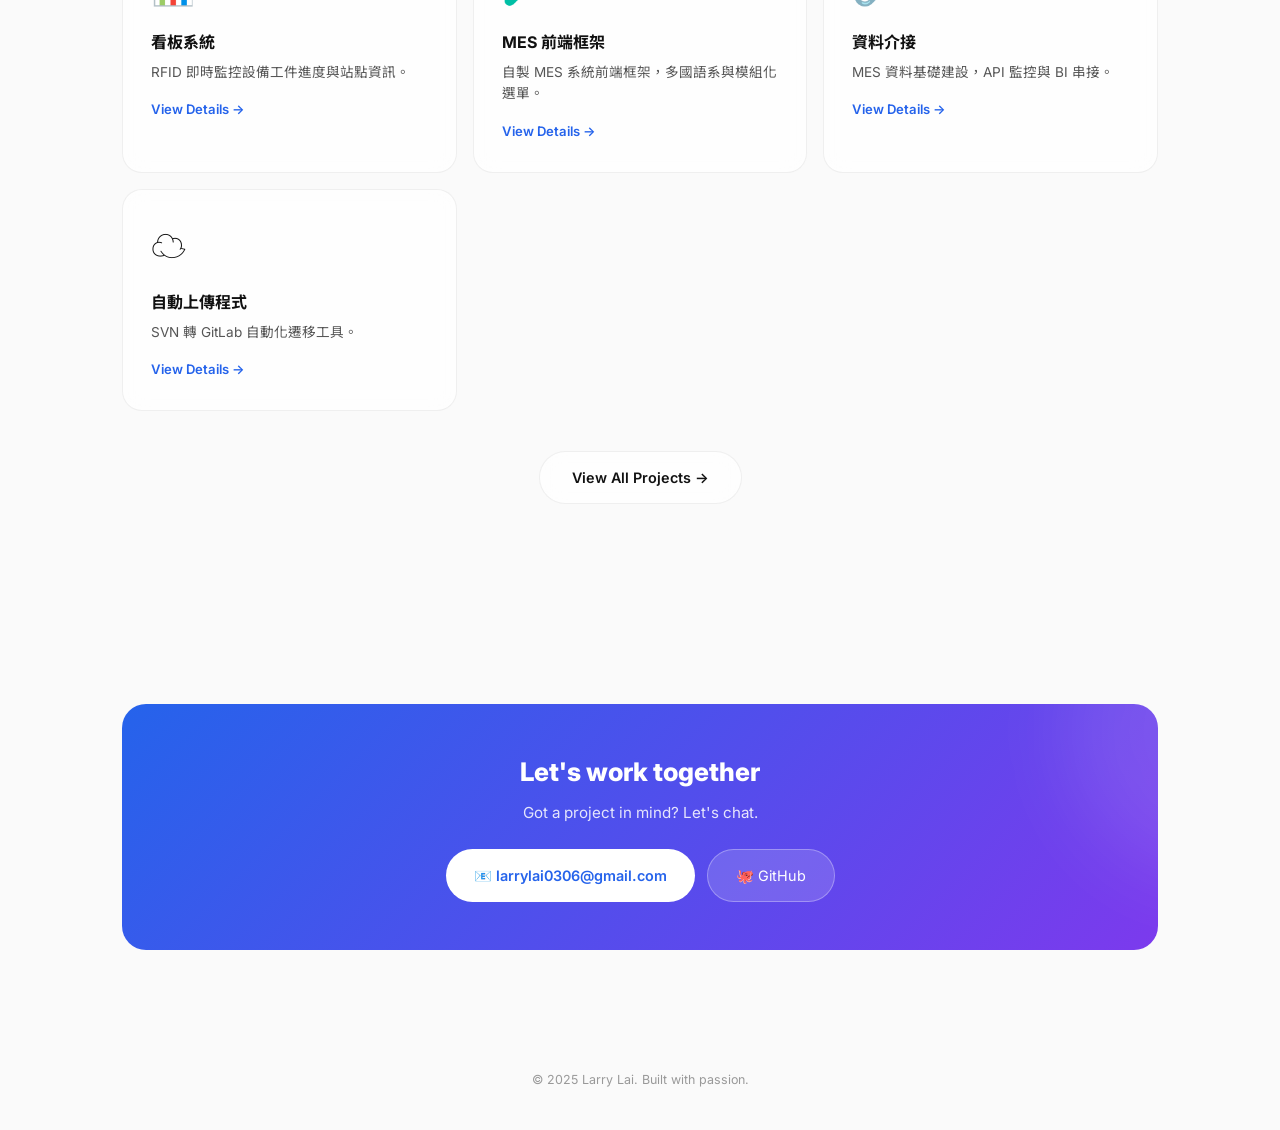
==== commit 18f7d491: "Premium redesign: animated orbs, glass morphism, gradient accents, cursor glow, improved typography" ====
--- a/index.html
+++ b/index.html
@@ -5,209 +5,278 @@
     <meta name="viewport" content="width=device-width, initial-scale=1.0">
     <title>Larry Lai | Software Engineer</title>
     <link rel="preconnect" href="https://fonts.googleapis.com">
-    <link href="https://fonts.googleapis.com/css2?family=Inter:wght@300;400;500;600;700;800&family=Noto+Sans+TC:wght@300;400;500;700&display=swap" rel="stylesheet">
+    <link href="https://fonts.googleapis.com/css2?family=Inter:wght@300;400;500;600;700;800;900&family=Noto+Sans+TC:wght@300;400;500;700&family=JetBrains+Mono:wght@400;500&display=swap" rel="stylesheet">
     <style>
         *{margin:0;padding:0;box-sizing:border-box}
-        :root{--bg:#fff;--text:#202124;--text2:#5f6368;--text3:#9aa0a6;--blue:#4285f4;--green:#34a853;--yellow:#fbbc05;--red:#ea4335;--border:#e8eaed;--card:#fff;--hover:#f8f9fa}
-        [data-theme="dark"]{--bg:#1a1a1a;--text:#e8eaed;--text2:#9aa0a6;--text3:#5f6368;--border:#3c4043;--card:#2d2d2d;--hover:#383838}
+        :root{
+            --bg:#fafafa;--text:#111;--text2:#555;--text3:#999;
+            --accent:#2563eb;--accent2:#7c3aed;--accent3:#06b6d4;
+            --card:rgba(255,255,255,0.7);--card-border:rgba(0,0,0,0.06);
+            --glass:rgba(255,255,255,0.5);
+        }
+        [data-theme="dark"]{
+            --bg:#0a0a0f;--text:#f0f0f5;--text2:#aaa;--text3:#666;
+            --accent:#60a5fa;--accent2:#a78bfa;--accent3:#22d3ee;
+            --card:rgba(255,255,255,0.04);--card-border:rgba(255,255,255,0.08);
+            --glass:rgba(255,255,255,0.03);
+        }
         html{scroll-behavior:smooth}
-        body{background:var(--bg);color:var(--text);font-family:'Inter','Noto Sans TC',sans-serif;line-height:1.6;transition:background 0.3s,color 0.3s}
+        body{background:var(--bg);color:var(--text);font-family:'Inter','Noto Sans TC',sans-serif;line-height:1.6;overflow-x:hidden;transition:background 0.5s,color 0.5s}
+
+        /* Animated background orbs */
+        .orbs{position:fixed;top:0;left:0;width:100%;height:100%;pointer-events:none;z-index:0;overflow:hidden}
+        .orb{position:absolute;border-radius:50%;filter:blur(80px);opacity:0.35;animation:orbFloat 20s ease-in-out infinite}
+        .orb-1{width:500px;height:500px;background:#2563eb;top:-10%;left:-5%;animation-delay:0s}
+        .orb-2{width:400px;height:400px;background:#7c3aed;bottom:-10%;right:-5%;animation-delay:-7s}
+        .orb-3{width:350px;height:350px;background:#06b6d4;top:40%;left:50%;animation-delay:-14s}
+        [data-theme="dark"] .orb{opacity:0.15}
+        @keyframes orbFloat{0%,100%{transform:translate(0,0) scale(1)}25%{transform:translate(30px,-40px) scale(1.1)}50%{transform:translate(-20px,30px) scale(0.95)}75%{transform:translate(40px,20px) scale(1.05)}}
 
         /* Page transition */
-        .page-wrap{animation:fadeUp 0.5s ease}
-        .page-exit{animation:fadeOut 0.3s ease forwards}
+        .page-wrap{position:relative;z-index:1;animation:pageIn 0.6s cubic-bezier(0.16,1,0.3,1)}
+        .page-exit{animation:pageOut 0.3s ease forwards}
+        @keyframes pageIn{from{opacity:0;transform:translateY(24px)}to{opacity:1;transform:translateY(0)}}
+        @keyframes pageOut{to{opacity:0;transform:translateY(-12px)}}
+
+        /* Nav */
+        .nav{position:fixed;top:0;left:0;right:0;z-index:100;height:60px;display:flex;align-items:center;padding:0 32px;transition:all 0.3s}
+        .nav.scrolled{background:var(--glass);backdrop-filter:blur(20px);-webkit-backdrop-filter:blur(20px);border-bottom:1px solid var(--card-border)}
+        .nav-inner{max-width:1100px;margin:0 auto;width:100%;display:flex;align-items:center;justify-content:space-between}
+        .nav-brand{text-decoration:none;font-weight:700;font-size:1rem;color:var(--text);display:flex;align-items:center;gap:8px}
+        .nav-brand svg{width:28px;height:28px}
+        .nav-links{display:flex;gap:6px;align-items:center;background:var(--card);backdrop-filter:blur(12px);border:1px solid var(--card-border);border-radius:980px;padding:4px 6px}
+        .nav-links a{color:var(--text2);text-decoration:none;font-size:0.8rem;font-weight:500;padding:6px 14px;border-radius:980px;transition:all 0.2s}
+        .nav-links a:hover{color:var(--text);background:var(--accent);color:#fff}
+        .theme-toggle{width:36px;height:36px;border-radius:50%;border:1px solid var(--card-border);background:var(--card);backdrop-filter:blur(12px);cursor:pointer;font-size:1rem;display:flex;align-items:center;justify-content:center;transition:all 0.3s}
+        .theme-toggle:hover{transform:rotate(30deg) scale(1.1);border-color:var(--accent)}
+
+        /* Hero */
+        .hero{min-height:100vh;display:flex;flex-direction:column;align-items:center;justify-content:center;text-align:center;padding:80px 32px;position:relative}
+        .hero-badge{display:inline-flex;align-items:center;gap:8px;padding:8px 20px;border-radius:980px;background:var(--card);border:1px solid var(--card-border);backdrop-filter:blur(12px);font-size:0.8rem;font-weight:500;color:var(--text2);margin-bottom:24px;animation:fadeUp 0.8s ease both;animation-delay:0.1s}
+        .hero-badge .pulse{width:8px;height:8px;border-radius:50%;background:#22c55e;animation:pulse 2s ease-in-out infinite}
+        @keyframes pulse{0%,100%{opacity:1;transform:scale(1)}50%{opacity:0.5;transform:scale(0.8)}}
+        .hero h1{font-size:clamp(3rem,8vw,5.5rem);font-weight:900;letter-spacing:-0.04em;line-height:1.05;margin-bottom:20px;animation:fadeUp 0.8s ease both;animation-delay:0.2s}
+        .hero h1 .gradient{background:linear-gradient(135deg,var(--accent),var(--accent2),var(--accent3));-webkit-background-clip:text;-webkit-text-fill-color:transparent;background-size:200% 200%;animation:gradientShift 4s ease-in-out infinite}
+        @keyframes gradientShift{0%,100%{background-position:0% 50%}50%{background-position:100% 50%}}
+        .hero-sub{font-size:clamp(1rem,2vw,1.2rem);color:var(--text2);max-width:520px;margin:0 auto 36px;animation:fadeUp 0.8s ease both;animation-delay:0.3s}
+        .hero-cta{display:flex;gap:12px;animation:fadeUp 0.8s ease both;animation-delay:0.4s}
         @keyframes fadeUp{from{opacity:0;transform:translateY(20px)}to{opacity:1;transform:translateY(0)}}
-        @keyframes fadeOut{from{opacity:1}to{opacity:0}}
-
-        /* Nav */
-        .nav{position:fixed;top:0;left:0;right:0;z-index:100;background:var(--bg);border-bottom:1px solid var(--border);height:56px;display:flex;align-items:center;padding:0 32px;transition:background 0.3s}
-        .nav-inner{max-width:1200px;margin:0 auto;width:100%;display:flex;align-items:center;justify-content:space-between}
-        .nav-brand{display:flex;align-items:center;gap:8px;text-decoration:none;color:var(--text);font-weight:600;font-size:1.1rem}
-        .nav-brand .dot{width:10px;height:10px;border-radius:50%;background:var(--blue);display:inline-block}
-        .nav-links{display:flex;gap:24px;align-items:center}
-        .nav-links a{color:var(--text2);text-decoration:none;font-size:0.88rem;font-weight:500;transition:color 0.2s}
-        .nav-links a:hover{color:var(--blue)}
-        .theme-toggle{width:36px;height:36px;border-radius:50%;border:1px solid var(--border);background:var(--card);cursor:pointer;font-size:1rem;display:flex;align-items:center;justify-content:center;transition:all 0.2s}
-        .theme-toggle:hover{background:var(--hover)}
-
-        /* Hero */
-        .hero{padding:140px 32px 80px;text-align:center}
-        .hero-tag{display:inline-block;padding:6px 16px;border-radius:980px;background:var(--hover);color:var(--text2);font-size:0.82rem;font-weight:500;border:1px solid var(--border)}
-        .hero h1{font-size:clamp(2.5rem,6vw,4rem);font-weight:800;letter-spacing:-0.03em;margin:20px 0 12px;background:linear-gradient(135deg,var(--blue),var(--green));-webkit-background-clip:text;-webkit-text-fill-color:transparent}
-        .hero p{font-size:1.1rem;color:var(--text2);max-width:600px;margin:0 auto 32px}
-        .hero-cta{display:inline-flex;gap:12px}
-        .btn{padding:12px 28px;border-radius:980px;font-size:0.9rem;font-weight:600;text-decoration:none;transition:all 0.2s;cursor:pointer;border:none}
-        .btn-primary{background:var(--blue);color:#fff}
-        .btn-primary:hover{background:#3367d6;transform:translateY(-1px)}
-        .btn-outline{background:transparent;color:var(--blue);border:2px solid var(--blue)}
-        .btn-outline:hover{background:var(--blue);color:#fff}
+
+        /* Buttons */
+        .btn{padding:14px 32px;border-radius:980px;font-size:0.9rem;font-weight:600;text-decoration:none;transition:all 0.3s cubic-bezier(0.16,1,0.3,1);cursor:pointer;border:none;display:inline-flex;align-items:center;gap:8px}
+        .btn-fill{background:var(--accent);color:#fff;box-shadow:0 4px 20px rgba(37,99,235,0.3)}
+        .btn-fill:hover{transform:translateY(-2px);box-shadow:0 8px 30px rgba(37,99,235,0.4)}
+        .btn-glass{background:var(--card);color:var(--text);border:1px solid var(--card-border);backdrop-filter:blur(12px)}
+        .btn-glass:hover{border-color:var(--accent);transform:translateY(-2px)}
+
+        /* Section */
+        .section{padding:80px 32px;max-width:1100px;margin:0 auto}
+        .section-label{font-size:0.72rem;font-weight:700;text-transform:uppercase;letter-spacing:0.15em;color:var(--accent);margin-bottom:8px}
+        .section-title{font-size:clamp(1.8rem,3vw,2.2rem);font-weight:800;letter-spacing:-0.02em;margin-bottom:12px}
+        .section-desc{font-size:0.95rem;color:var(--text2);max-width:600px;line-height:1.7}
 
         /* Stats */
-        .stats{display:flex;justify-content:center;gap:48px;padding:0 32px 60px}
-        .stat{text-align:center}
-        .stat-num{font-size:2.5rem;font-weight:800;color:var(--blue)}
-        .stat-label{font-size:0.82rem;color:var(--text2);margin-top:2px}
+        .stats{display:grid;grid-template-columns:repeat(3,1fr);gap:16px;margin:60px auto 0;max-width:600px}
+        .stat-card{text-align:center;padding:28px 20px;border-radius:20px;background:var(--card);border:1px solid var(--card-border);backdrop-filter:blur(12px);transition:all 0.3s}
+        .stat-card:hover{transform:translateY(-3px);border-color:var(--accent)}
+        .stat-num{font-size:2.2rem;font-weight:800;letter-spacing:-0.03em}
+        .stat-num.c1{color:var(--accent)}
+        .stat-num.c2{color:var(--accent2)}
+        .stat-num.c3{color:var(--accent3)}
+        .stat-label{font-size:0.78rem;color:var(--text2);margin-top:4px}
 
         /* Skills */
-        .section{padding:60px 32px;max-width:1200px;margin:0 auto}
-        .section-title{font-size:1.5rem;font-weight:700;margin-bottom:32px}
-        .skills-grid{display:grid;grid-template-columns:repeat(auto-fit,minmax(200px,1fr));gap:16px}
-        .skill-card{padding:20px;border-radius:16px;border:1px solid var(--border);transition:all 0.3s;cursor:default}
-        .skill-card:hover{border-color:var(--blue);transform:translateY(-2px);box-shadow:0 4px 16px rgba(66,133,244,0.1)}
-        .skill-card h4{font-size:0.9rem;font-weight:600;margin-bottom:8px}
-        .skill-chips{display:flex;flex-wrap:wrap;gap:4px}
-        .chip{font-size:0.72rem;padding:3px 10px;border-radius:980px;background:var(--hover);color:var(--text2);border:1px solid var(--border)}
+        .skills-grid{display:grid;grid-template-columns:repeat(3,1fr);gap:16px;margin-top:40px}
+        .skill-card{padding:24px;border-radius:20px;background:var(--card);border:1px solid var(--card-border);backdrop-filter:blur(12px);transition:all 0.4s cubic-bezier(0.16,1,0.3,1);position:relative;overflow:hidden}
+        .skill-card::before{content:'';position:absolute;top:0;left:0;right:0;height:3px;background:linear-gradient(90deg,var(--accent),var(--accent2));opacity:0;transition:opacity 0.3s}
+        .skill-card:hover{transform:translateY(-4px);border-color:var(--accent)}
+        .skill-card:hover::before{opacity:1}
+        .skill-icon{width:40px;height:40px;border-radius:12px;display:flex;align-items:center;justify-content:center;font-size:1.2rem;margin-bottom:14px}
+        .skill-card h4{font-size:0.92rem;font-weight:700;margin-bottom:10px}
+        .skill-chips{display:flex;flex-wrap:wrap;gap:5px}
+        .chip{font-size:0.7rem;padding:4px 12px;border-radius:980px;font-weight:500;background:rgba(37,99,235,0.06);color:var(--accent);border:1px solid rgba(37,99,235,0.1);transition:all 0.2s}
+        .chip:hover{background:var(--accent);color:#fff;border-color:var(--accent)}
 
         /* Experience */
-        .exp-list{display:flex;flex-direction:column;gap:20px}
-        .exp-card{display:flex;gap:20px;padding:24px;border-radius:16px;border:1px solid var(--border);transition:all 0.3s}
-        .exp-card:hover{border-color:var(--blue);box-shadow:0 4px 16px rgba(66,133,244,0.08)}
-        .exp-dot{width:12px;height:12px;border-radius:50%;background:var(--blue);margin-top:6px;flex-shrink:0}
-        .exp-period{font-size:0.78rem;color:var(--text2);font-weight:500}
-        .exp-title{font-size:1rem;font-weight:600;margin:4px 0}
-        .exp-desc{font-size:0.88rem;color:var(--text2)}
-
-        /* Projects preview */
-        .proj-preview{display:grid;grid-template-columns:repeat(auto-fit,minmax(280px,1fr));gap:16px}
-        .proj-card{padding:24px;border-radius:16px;border:1px solid var(--border);transition:all 0.3s;cursor:pointer;text-decoration:none;color:var(--text)}
-        .proj-card:hover{border-color:var(--blue);transform:translateY(-2px);box-shadow:0 8px 24px rgba(66,133,244,0.1)}
-        .proj-card .emoji{font-size:2rem;margin-bottom:12px}
-        .proj-card h4{font-size:0.95rem;font-weight:600;margin-bottom:4px}
-        .proj-card p{font-size:0.82rem;color:var(--text2)}
-        .proj-card .arrow{display:inline-block;margin-top:12px;color:var(--blue);font-size:0.85rem;font-weight:500;transition:transform 0.2s}
-        .proj-card:hover .arrow{transform:translateX(4px)}
-
-        /* Footer */
-        .footer{text-align:center;padding:40px 32px;border-top:1px solid var(--border);margin-top:40px;color:var(--text2);font-size:0.82rem}
+        .exp-timeline{margin-top:40px;position:relative;padding-left:24px}
+        .exp-timeline::before{content:'';position:absolute;left:5px;top:8px;bottom:8px;width:2px;background:linear-gradient(to bottom,var(--accent),var(--accent2),var(--accent3));border-radius:2px}
+        .exp-item{position:relative;padding:0 0 36px 28px}
+        .exp-item:last-child{padding-bottom:0}
+        .exp-dot{position:absolute;left:-20px;top:8px;width:12px;height:12px;border-radius:50%;border:3px solid var(--accent);background:var(--bg);z-index:1}
+        .exp-item:nth-child(2) .exp-dot{border-color:var(--accent2)}
+        .exp-item:nth-child(3) .exp-dot{border-color:var(--accent3)}
+        .exp-period{font-size:0.75rem;font-weight:600;color:var(--accent);text-transform:uppercase;letter-spacing:0.05em}
+        .exp-item:nth-child(2) .exp-period{color:var(--accent2)}
+        .exp-item:nth-child(3) .exp-period{color:var(--accent3)}
+        .exp-title{font-size:1.05rem;font-weight:700;margin:4px 0 6px}
+        .exp-desc{font-size:0.88rem;color:var(--text2);line-height:1.6}
+
+        /* Projects */
+        .proj-grid{display:grid;grid-template-columns:repeat(auto-fit,minmax(300px,1fr));gap:16px;margin-top:40px}
+        .proj-card{padding:28px;border-radius:20px;background:var(--card);border:1px solid var(--card-border);backdrop-filter:blur(12px);text-decoration:none;color:var(--text);transition:all 0.4s cubic-bezier(0.16,1,0.3,1);position:relative;overflow:hidden;display:block}
+        .proj-card::after{content:'';position:absolute;inset:0;border-radius:20px;background:linear-gradient(135deg,rgba(37,99,235,0.05),rgba(124,58,237,0.05));opacity:0;transition:opacity 0.3s}
+        .proj-card:hover{transform:translateY(-4px);border-color:var(--accent);box-shadow:0 12px 40px rgba(37,99,235,0.08)}
+        .proj-card:hover::after{opacity:1}
+        .proj-emoji{font-size:2.2rem;margin-bottom:16px;display:block}
+        .proj-card h4{font-size:1rem;font-weight:700;margin-bottom:6px;position:relative;z-index:1}
+        .proj-card p{font-size:0.85rem;color:var(--text2);line-height:1.6;position:relative;z-index:1}
+        .proj-card .arrow{display:inline-flex;align-items:center;gap:4px;margin-top:16px;font-size:0.82rem;font-weight:600;color:var(--accent);position:relative;z-index:1;transition:gap 0.3s}
+        .proj-card:hover .arrow{gap:8px}
+
+        /* Contact */
+        .contact-wrap{margin-top:40px;padding:48px;border-radius:24px;background:linear-gradient(135deg,var(--accent),var(--accent2));text-align:center;color:#fff;position:relative;overflow:hidden}
+        .contact-wrap::before{content:'';position:absolute;top:-50%;right:-20%;width:300px;height:300px;border-radius:50%;background:rgba(255,255,255,0.1);filter:blur(40px)}
+        .contact-wrap h3{font-size:1.6rem;font-weight:800;margin-bottom:8px;position:relative}
+        .contact-wrap p{font-size:0.95rem;opacity:0.85;margin-bottom:24px;position:relative}
+        .contact-btns{display:flex;gap:12px;justify-content:center;flex-wrap:wrap;position:relative}
+        .btn-white{background:#fff;color:var(--accent);font-weight:600;padding:14px 28px;border-radius:980px;text-decoration:none;font-size:0.9rem;transition:all 0.3s;display:inline-flex;align-items:center;gap:8px}
+        .btn-white:hover{transform:translateY(-2px);box-shadow:0 8px 24px rgba(0,0,0,0.15)}
+        .btn-ghost{background:rgba(255,255,255,0.15);color:#fff;border:1px solid rgba(255,255,255,0.3);padding:14px 28px;border-radius:980px;text-decoration:none;font-size:0.9rem;transition:all 0.3s;display:inline-flex;align-items:center;gap:8px}
+        .btn-ghost:hover{background:rgba(255,255,255,0.25);transform:translateY(-2px)}
+
+        .footer{text-align:center;padding:40px 32px;color:var(--text3);font-size:0.78rem}
 
         /* Scroll reveal */
-        .reveal{opacity:0;transform:translateY(30px);transition:all 0.6s cubic-bezier(0.16,1,0.3,1)}
+        .reveal{opacity:0;transform:translateY(30px);transition:all 0.7s cubic-bezier(0.16,1,0.3,1)}
         .reveal.visible{opacity:1;transform:translateY(0)}
 
         /* Ripple */
-        .ripple{position:fixed;pointer-events:none;border-radius:50%;background:rgba(66,133,244,0.15);animation:rippleOut 0.6s ease-out forwards;z-index:9999}
-        @keyframes rippleOut{0%{width:0;height:0;opacity:1}100%{width:80px;height:80px;opacity:0}}
+        .ripple{position:fixed;pointer-events:none;border-radius:50%;border:2px solid var(--accent);animation:rippleOut 0.6s ease-out forwards;z-index:9999}
+        @keyframes rippleOut{0%{width:0;height:0;opacity:0.6}100%{width:60px;height:60px;opacity:0}}
+
+        /* Cursor glow */
+        .glow{position:fixed;width:300px;height:300px;border-radius:50%;background:radial-gradient(circle,rgba(37,99,235,0.08),transparent 70%);pointer-events:none;z-index:0;transition:transform 0.1s;transform:translate(-50%,-50%)}
+        [data-theme="dark"] .glow{background:radial-gradient(circle,rgba(96,165,250,0.06),transparent 70%)}
 
         @media(max-width:768px){
             .nav{padding:0 16px}
-            .hero{padding:120px 16px 60px}
-            .stats{gap:24px}
-            .section{padding:40px 16px}
+            .nav-links{display:none}
+            .hero{padding:80px 20px}
+            .skills-grid{grid-template-columns:1fr 1fr}
+            .section{padding:60px 20px}
+            .contact-wrap{padding:36px 20px}
+        }
+        @media(max-width:480px){
+            .skills-grid{grid-template-columns:1fr}
+            .stats{grid-template-columns:1fr}
+            .proj-grid{grid-template-columns:1fr}
         }
     </style>
 </head>
 <body>
 
+<div class="orbs"><div class="orb orb-1"></div><div class="orb orb-2"></div><div class="orb orb-3"></div></div>
+<div class="glow" id="glow"></div>
+
 <div class="page-wrap" id="pageWrap">
 
-<nav class="nav">
+<nav class="nav" id="navbar">
     <div class="nav-inner">
-        <a href="index.html" class="nav-brand"><span class="dot"></span>Larry Lai</a>
+        <a href="index.html" class="nav-brand">
+            <svg viewBox="0 0 28 28" fill="none"><rect width="28" height="28" rx="8" fill="url(#g1)"/><path d="M8 14l4 4 8-8" stroke="#fff" stroke-width="2.5" stroke-linecap="round" stroke-linejoin="round"/><defs><linearGradient id="g1" x1="0" y1="0" x2="28" y2="28"><stop stop-color="#2563eb"/><stop offset="1" stop-color="#7c3aed"/></linearGradient></defs></svg>
+            Larry Lai
+        </a>
         <div class="nav-links">
             <a href="#about">About</a>
             <a href="#skills">Skills</a>
             <a href="#exp">Experience</a>
             <a href="#proj">Projects</a>
-            <a href="projects.html">All Projects</a>
+            <a href="projects.html">All Work</a>
         </div>
-        <button class="theme-toggle" id="themeBtn">&#x1F319;</button>
+        <button class="theme-toggle" id="themeBtn" aria-label="Toggle theme">&#x1F319;</button>
     </div>
 </nav>
 
 <section class="hero">
-    <span class="hero-tag">Full-Stack Software Engineer</span>
-    <h1>Larry Lai</h1>
-    <p>Building reliable ERP/MES systems. Deep experience in supply chain, manufacturing execution, and full-stack development.</p>
+    <div class="hero-badge"><span class="pulse"></span>Available for opportunities</div>
+    <h1>I build <span class="gradient">systems</span><br>that work.</h1>
+    <p class="hero-sub">Full-stack engineer specializing in ERP, MES, and supply chain systems. Turning complex problems into clean, reliable software.</p>
     <div class="hero-cta">
-        <a href="#proj" class="btn btn-primary">View Projects</a>
-        <a href="#contact" class="btn btn-outline">Contact Me</a>
-    </div>
-</section>
-
-<div class="stats">
-    <div class="stat"><div class="stat-num" data-target="4">0</div><div class="stat-label">Years Experience</div></div>
-    <div class="stat"><div class="stat-num" data-target="7">0</div><div class="stat-label">Projects</div></div>
-    <div class="stat"><div class="stat-num" data-target="15">0</div><div class="stat-label">Technologies</div></div>
-</div>
+        <a href="#proj" class="btn btn-fill">View Projects</a>
+        <a href="#contact" class="btn btn-glass">Get in Touch</a>
+    </div>
+    <div class="stats">
+        <div class="stat-card reveal"><div class="stat-num c1" data-target="4">0</div><div class="stat-label">Years Experience</div></div>
+        <div class="stat-card reveal"><div class="stat-num c2" data-target="7">0</div><div class="stat-label">Projects</div></div>
+        <div class="stat-card reveal"><div class="stat-num c3" data-target="15">0</div><div class="stat-label">Technologies</div></div>
+    </div>
+</section>
 
 <section class="section" id="about">
-    <h2 class="section-title reveal">About Me</h2>
-    <div class="reveal" style="max-width:800px;color:var(--text2);font-size:0.95rem;line-height:1.8">
-        <p>我是彥廷，來自以巨峰葡萄聞名的彰化大村。家族經營養豬事業，父親同時擔任大村農會會員代表；母親擁有土地代書專業背景；哥哥在台北玉山證券擔任副理，主要負責IPO/SPO承銷輔導。</p>
-        <p style="margin-top:16px">我深耕於 MES 製造執行系統、ERP 企業資源規劃系統，以及大型跨國供應鏈系統的開發與架構轉型。期待在不同產業探索新機會，精進技能，為職涯開創更多可能。</p>
+    <div class="reveal"><div class="section-label">About</div><h2 class="section-title">A bit about me</h2></div>
+    <div class="reveal" style="max-width:700px;margin-top:24px">
+        <p style="font-size:1rem;color:var(--text2);line-height:1.9">
+            我是彥廷，來自彰化大村 &#x1F33F; — 一個以巨峰葡萄聞名的小鎮。家族經營養豬事業，父親同時擔任大村農會會員代表；母親是土地代書；哥哥在玉山證券負責 IPO/SPO 承銷輔導。
+        </p>
+        <p style="font-size:1rem;color:var(--text2);line-height:1.9;margin-top:16px">
+            我專注於 MES 製造執行系統、ERP 企業資源規劃，以及大型跨國供應鏈系統的開發與架構轉型。喜歡在不同產業中探索，持續精進。
+        </p>
     </div>
 </section>
 
 <section class="section" id="skills">
-    <h2 class="section-title reveal">Skills</h2>
+    <div class="reveal"><div class="section-label">Skills</div><h2 class="section-title">Tech stack</h2><p class="section-desc">Technologies I work with daily across the full stack.</p></div>
     <div class="skills-grid">
-        <div class="skill-card reveal"><h4>Language</h4><div class="skill-chips"><span class="chip">C#</span><span class="chip">JAVA</span><span class="chip">JavaScript</span><span class="chip">TypeScript</span><span class="chip">jQuery</span></div></div>
-        <div class="skill-card reveal"><h4>Backend</h4><div class="skill-chips"><span class="chip">.NET</span><span class="chip">Spring Boot</span><span class="chip">SignalR</span><span class="chip">Quartz.NET</span></div></div>
-        <div class="skill-card reveal"><h4>Frontend</h4><div class="skill-chips"><span class="chip">Angular</span><span class="chip">React</span><span class="chip">Next.js</span><span class="chip">Vite</span><span class="chip">Bootstrap</span><span class="chip">TailwindCSS</span></div></div>
-        <div class="skill-card reveal"><h4>Database</h4><div class="skill-chips"><span class="chip">MSSQL</span><span class="chip">PostgreSQL</span></div></div>
-        <div class="skill-card reveal"><h4>DevOps</h4><div class="skill-chips"><span class="chip">Docker</span><span class="chip">K8s</span><span class="chip">GCP</span><span class="chip">Caprover</span><span class="chip">IIS</span></div></div>
-        <div class="skill-card reveal"><h4>Tools</h4><div class="skill-chips"><span class="chip">GitHub</span><span class="chip">GitLab</span><span class="chip">SVN</span><span class="chip">SSRS</span><span class="chip">Illustrator</span></div></div>
+        <div class="skill-card reveal"><div class="skill-icon" style="background:rgba(37,99,235,0.1)">&#x1F4BB;</div><h4>Languages</h4><div class="skill-chips"><span class="chip">C#</span><span class="chip">JAVA</span><span class="chip">JavaScript</span><span class="chip">TypeScript</span><span class="chip">jQuery</span></div></div>
+        <div class="skill-card reveal"><div class="skill-icon" style="background:rgba(124,58,237,0.1)">&#x26A1;</div><h4>Backend</h4><div class="skill-chips"><span class="chip">.NET</span><span class="chip">Spring Boot</span><span class="chip">SignalR</span><span class="chip">Quartz.NET</span></div></div>
+        <div class="skill-card reveal"><div class="skill-icon" style="background:rgba(6,182,212,0.1)">&#x1F3A8;</div><h4>Frontend</h4><div class="skill-chips"><span class="chip">Angular</span><span class="chip">React</span><span class="chip">Next.js</span><span class="chip">Vite</span><span class="chip">Bootstrap</span><span class="chip">TailwindCSS</span></div></div>
+        <div class="skill-card reveal"><div class="skill-icon" style="background:rgba(34,197,94,0.1)">&#x1F5C4;&#xFE0F;</div><h4>Database</h4><div class="skill-chips"><span class="chip">MSSQL</span><span class="chip">PostgreSQL</span></div></div>
+        <div class="skill-card reveal"><div class="skill-icon" style="background:rgba(245,158,11,0.1)">&#x2601;&#xFE0F;</div><h4>DevOps</h4><div class="skill-chips"><span class="chip">Docker</span><span class="chip">K8s</span><span class="chip">GCP</span><span class="chip">Caprover</span><span class="chip">IIS</span></div></div>
+        <div class="skill-card reveal"><div class="skill-icon" style="background:rgba(236,72,153,0.1)">&#x1F527;</div><h4>Tools</h4><div class="skill-chips"><span class="chip">GitHub</span><span class="chip">GitLab</span><span class="chip">SVN</span><span class="chip">SSRS</span><span class="chip">Illustrator</span></div></div>
     </div>
 </section>
 
 <section class="section" id="exp">
-    <h2 class="section-title reveal">Experience</h2>
-    <div class="exp-list">
-        <div class="exp-card reveal">
-            <div class="exp-dot"></div>
-            <div><div class="exp-period">2025/7 ~ Present</div><div class="exp-title">寶成工業 | 軟體工程師</div><div class="exp-desc">開發與維護集團 GSCM 全球供應鏈協作系統，負責B2B, 標案, 報價等系統開發與維運。</div></div>
+    <div class="reveal"><div class="section-label">Experience</div><h2 class="section-title">Where I've worked</h2></div>
+    <div class="exp-timeline">
+        <div class="exp-item reveal"><div class="exp-dot"></div><div class="exp-period">2025/7 ~ Present</div><div class="exp-title">寶成工業 | 軟體工程師</div><div class="exp-desc">開發與維護集團 GSCM 全球供應鏈協作系統，負責 B2B、標案、報價等系統開發與維運。</div></div>
+        <div class="exp-item reveal"><div class="exp-dot"></div><div class="exp-period">2024/6 ~ 2025/4</div><div class="exp-title">三久建材 | 軟體工程師</div><div class="exp-desc">立體倉儲串接、自定義審核模組、ERP 與 MES 工單轉換。</div></div>
+        <div class="exp-item reveal"><div class="exp-dot"></div><div class="exp-period">2021/11 ~ 2023/5</div><div class="exp-title">寶成工業 | 軟體工程師</div><div class="exp-desc">MES 全端開發、GitLab 導入、Docker 訓練、RFID 看板系統、前端框架設計。</div></div>
+    </div>
+</section>
+
+<section class="section" id="proj">
+    <div class="reveal"><div class="section-label">Projects</div><h2 class="section-title">Featured work</h2><p class="section-desc">A selection of projects across ERP, MES, and supply chain systems.</p></div>
+    <div class="proj-grid">
+        <a href="projects/warehouse.html" class="proj-card reveal" onclick="return pageNav(event,this)">
+            <span class="proj-emoji">&#x1F4E6;</span><h4>一般/立體倉庫管理</h4><p>ERP 與倉儲系統整合，管理倉庫、托盤、儲格的完整流程。</p><span class="arrow">View Details &rarr;</span>
+        </a>
+        <a href="projects/review.html" class="proj-card reveal" onclick="return pageNav(event,this)">
+            <span class="proj-emoji">&#x1F50D;</span><h4>自審核模組</h4><p>自定義審批流程，支援多層級審核與狀態追蹤。</p><span class="arrow">View Details &rarr;</span>
+        </a>
+        <a href="projects/factory.html" class="proj-card reveal" onclick="return pageNav(event,this)">
+            <span class="proj-emoji">&#x1F3ED;</span><h4>廠務部功能模組</h4><p>詢價單、請購單、採購單、進貨單等完整業務流程。</p><span class="arrow">View Details &rarr;</span>
+        </a>
+        <a href="projects/kanban.html" class="proj-card reveal" onclick="return pageNav(event,this)">
+            <span class="proj-emoji">&#x1F4CA;</span><h4>看板系統</h4><p>RFID 即時監控設備工件進度與站點資訊。</p><span class="arrow">View Details &rarr;</span>
+        </a>
+        <a href="projects/mes.html" class="proj-card reveal" onclick="return pageNav(event,this)">
+            <span class="proj-emoji">&#x1F9EA;</span><h4>MES 前端框架</h4><p>自製 MES 系統前端框架，多國語系與模組化選單。</p><span class="arrow">View Details &rarr;</span>
+        </a>
+        <a href="projects/dataFoundation.html" class="proj-card reveal" onclick="return pageNav(event,this)">
+            <span class="proj-emoji">&#x1F517;</span><h4>資料介接</h4><p>MES 資料基礎建設，API 監控與 BI 串接。</p><span class="arrow">View Details &rarr;</span>
+        </a>
+        <a href="projects/autoPush.html" class="proj-card reveal" onclick="return pageNav(event,this)">
+            <span class="proj-emoji">&#x2601;&#xFE0F;</span><h4>自動上傳程式</h4><p>SVN 轉 GitLab 自動化遷移工具。</p><span class="arrow">View Details &rarr;</span>
+        </a>
+    </div>
+    <div style="text-align:center;margin-top:40px" class="reveal">
+        <a href="projects.html" class="btn btn-glass" onclick="return pageNav(event,this)">View All Projects &rarr;</a>
+    </div>
+</section>
+
+<section class="section" id="contact">
+    <div class="contact-wrap reveal">
+        <h3>Let's work together</h3>
+        <p>Got a project in mind? Let's chat.</p>
+        <div class="contact-btns">
+            <a href="mailto:larrylai0306@gmail.com" class="btn-white">&#x1F4E7; larrylai0306@gmail.com</a>
+            <a href="https://github.com/larry369" target="_blank" class="btn-ghost">&#x1F419; GitHub</a>
         </div>
-        <div class="exp-card reveal">
-            <div class="exp-dot"></div>
-            <div><div class="exp-period">2024/6 ~ 2025/4</div><div class="exp-title">三久建材 | 軟體工程師</div><div class="exp-desc">立體倉儲串接、自定義審核模組、ERP 與 MES 工單轉換。</div></div>
-        </div>
-        <div class="exp-card reveal">
-            <div class="exp-dot"></div>
-            <div><div class="exp-period">2021/11 ~ 2023/5</div><div class="exp-title">寶成工業 | 軟體工程師</div><div class="exp-desc">MES 全端開發、GitLab 導入、Docker 訓練、RFID 看板系統、前端框架設計。</div></div>
-        </div>
-    </div>
-</section>
-
-<section class="section" id="proj">
-    <h2 class="section-title reveal">Featured Projects</h2>
-    <div class="proj-preview">
-        <a href="projects/warehouse.html" class="proj-card reveal" onclick="return pageNav(event,this)">
-            <div class="emoji">&#x1F4E6;</div><h4>一般/立體倉庫管理</h4><p>ERP 與倉儲系統整合，管理倉庫、托盤、儲格。</p><span class="arrow">View &rarr;</span>
-        </a>
-        <a href="projects/review.html" class="proj-card reveal" onclick="return pageNav(event,this)">
-            <div class="emoji">&#x1F50D;</div><h4>自審核模組</h4><p>自定義審批流程，支持多層級審核。</p><span class="arrow">View &rarr;</span>
-        </a>
-        <a href="projects/factory.html" class="proj-card reveal" onclick="return pageNav(event,this)">
-            <div class="emoji">&#x1F3ED;</div><h4>廠務部功能模組</h4><p>詢價單、請購單、採購單、進貨單等業務流程。</p><span class="arrow">View &rarr;</span>
-        </a>
-        <a href="projects/kanban.html" class="proj-card reveal" onclick="return pageNav(event,this)">
-            <div class="emoji">&#x1F4CA;</div><h4>看板程式</h4><p>RFID 即時監控設備工件進度與站點資訊。</p><span class="arrow">View &rarr;</span>
-        </a>
-        <a href="projects/mes.html" class="proj-card reveal" onclick="return pageNav(event,this)">
-            <div class="emoji">&#x1F9EA;</div><h4>MES 前端框架</h4><p>自製 MES 系統前端框架，多國語系支援。</p><span class="arrow">View &rarr;</span>
-        </a>
-        <a href="projects/dataFoundation.html" class="proj-card reveal" onclick="return pageNav(event,this)">
-            <div class="emoji">&#x1F517;</div><h4>資料介接</h4><p>MES 資料基礎建設，API 監控與 BI 串接。</p><span class="arrow">View &rarr;</span>
-        </a>
-        <a href="projects/autoPush.html" class="proj-card reveal" onclick="return pageNav(event,this)">
-            <div class="emoji">&#x2601;&#xFE0F;</div><h4>自動上傳程式</h4><p>SVN 轉 GitLab 自動化遷移工具。</p><span class="arrow">View &rarr;</span>
-        </a>
-    </div>
-    <div style="text-align:center;margin-top:32px" class="reveal">
-        <a href="projects.html" class="btn btn-outline" onclick="return pageNav(event,this)">View All Projects</a>
-    </div>
-</section>
-
-<section class="section" id="contact" style="text-align:center;padding-bottom:80px">
-    <h2 class="section-title reveal">Get in Touch</h2>
-    <p class="reveal" style="color:var(--text2);margin-bottom:24px">Feel free to reach out!</p>
-    <div class="reveal" style="display:flex;gap:12px;justify-content:center;flex-wrap:wrap">
-        <a href="mailto:larrylai0306@gmail.com" class="btn btn-primary">&#x1F4E7; larrylai0306@gmail.com</a>
-        <a href="https://github.com/larry369" target="_blank" class="btn btn-outline">&#x1F419; GitHub</a>
-    </div>
-</section>
-
-<footer class="footer">&copy; 2025 Larry Lai. All rights reserved.</footer>
+    </div>
+</section>
+
+<footer class="footer">&copy; 2025 Larry Lai. Built with passion.</footer>
 
 </div>
 
@@ -216,24 +285,25 @@
 var btn=document.getElementById('themeBtn'),dark=false;
 btn.addEventListener('click',function(){dark=!dark;document.documentElement.setAttribute('data-theme',dark?'dark':'');btn.innerHTML=dark?'\u2600\uFE0F':'\uD83C\uDF19'});
 
+// Nav scroll
+window.addEventListener('scroll',function(){document.getElementById('navbar').classList.toggle('scrolled',window.scrollY>40)});
+
+// Cursor glow
+var glow=document.getElementById('glow');
+document.addEventListener('mousemove',function(e){glow.style.transform='translate('+(e.clientX-150)+'px,'+(e.clientY-150)+'px)'});
+
 // Scroll reveal
 var obs=new IntersectionObserver(function(e){e.forEach(function(x){if(x.isIntersecting){x.target.classList.add('visible');x.target.querySelectorAll('[data-target]').forEach(function(c){if(!c.dataset.done){c.dataset.done='1';animNum(c)}})}})},{threshold:0.15});
 document.querySelectorAll('.reveal').forEach(function(el){obs.observe(el)});
 function animNum(el){var t=parseInt(el.dataset.target),c=0,s=Math.max(1,Math.ceil(t/30)),iv=setInterval(function(){c+=s;if(c>=t){c=t;clearInterval(iv)}el.textContent=c+'+'},40)}
 
 // Ripple
-document.addEventListener('click',function(e){var r=document.createElement('div');r.className='ripple';r.style.left=(e.clientX-40)+'px';r.style.top=(e.clientY-40)+'px';document.body.appendChild(r);setTimeout(function(){r.remove()},600)});
+document.addEventListener('click',function(e){var r=document.createElement('div');r.className='ripple';r.style.left=(e.clientX-30)+'px';r.style.top=(e.clientY-30)+'px';document.body.appendChild(r);setTimeout(function(){r.remove()},600)});
 
 // Page transition
-function pageNav(e,el){
-    e.preventDefault();
-    var wrap=document.getElementById('pageWrap');
-    wrap.classList.add('page-exit');
-    setTimeout(function(){window.location.href=el.href},300);
-    return false;
-}
-
-// Smooth scroll for anchors
+function pageNav(e,el){e.preventDefault();var w=document.getElementById('pageWrap');w.classList.add('page-exit');setTimeout(function(){window.location.href=el.href},300);return false}
+
+// Smooth scroll
 document.querySelectorAll('a[href^="#"]').forEach(function(a){a.addEventListener('click',function(e){e.preventDefault();var t=document.querySelector(this.getAttribute('href'));if(t)t.scrollIntoView({behavior:'smooth',block:'start'})})});
 </script>
 </body>
